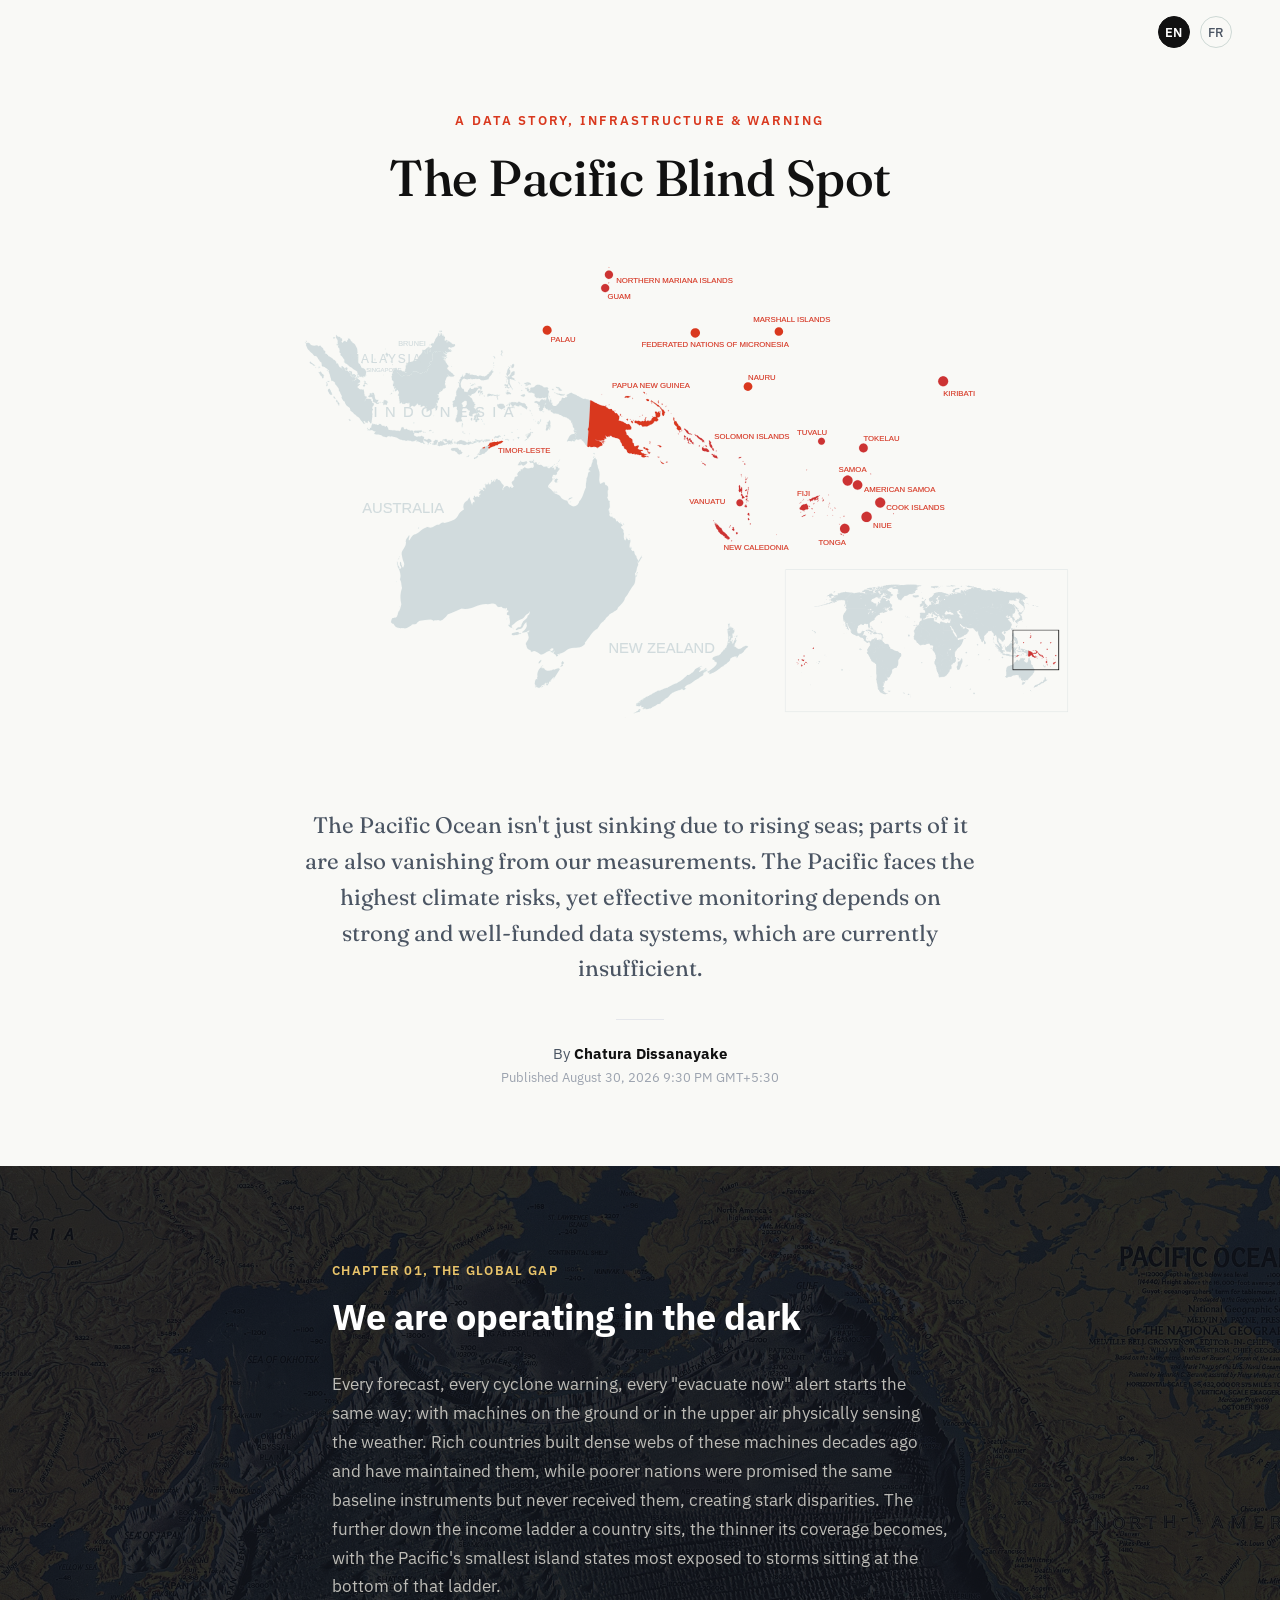
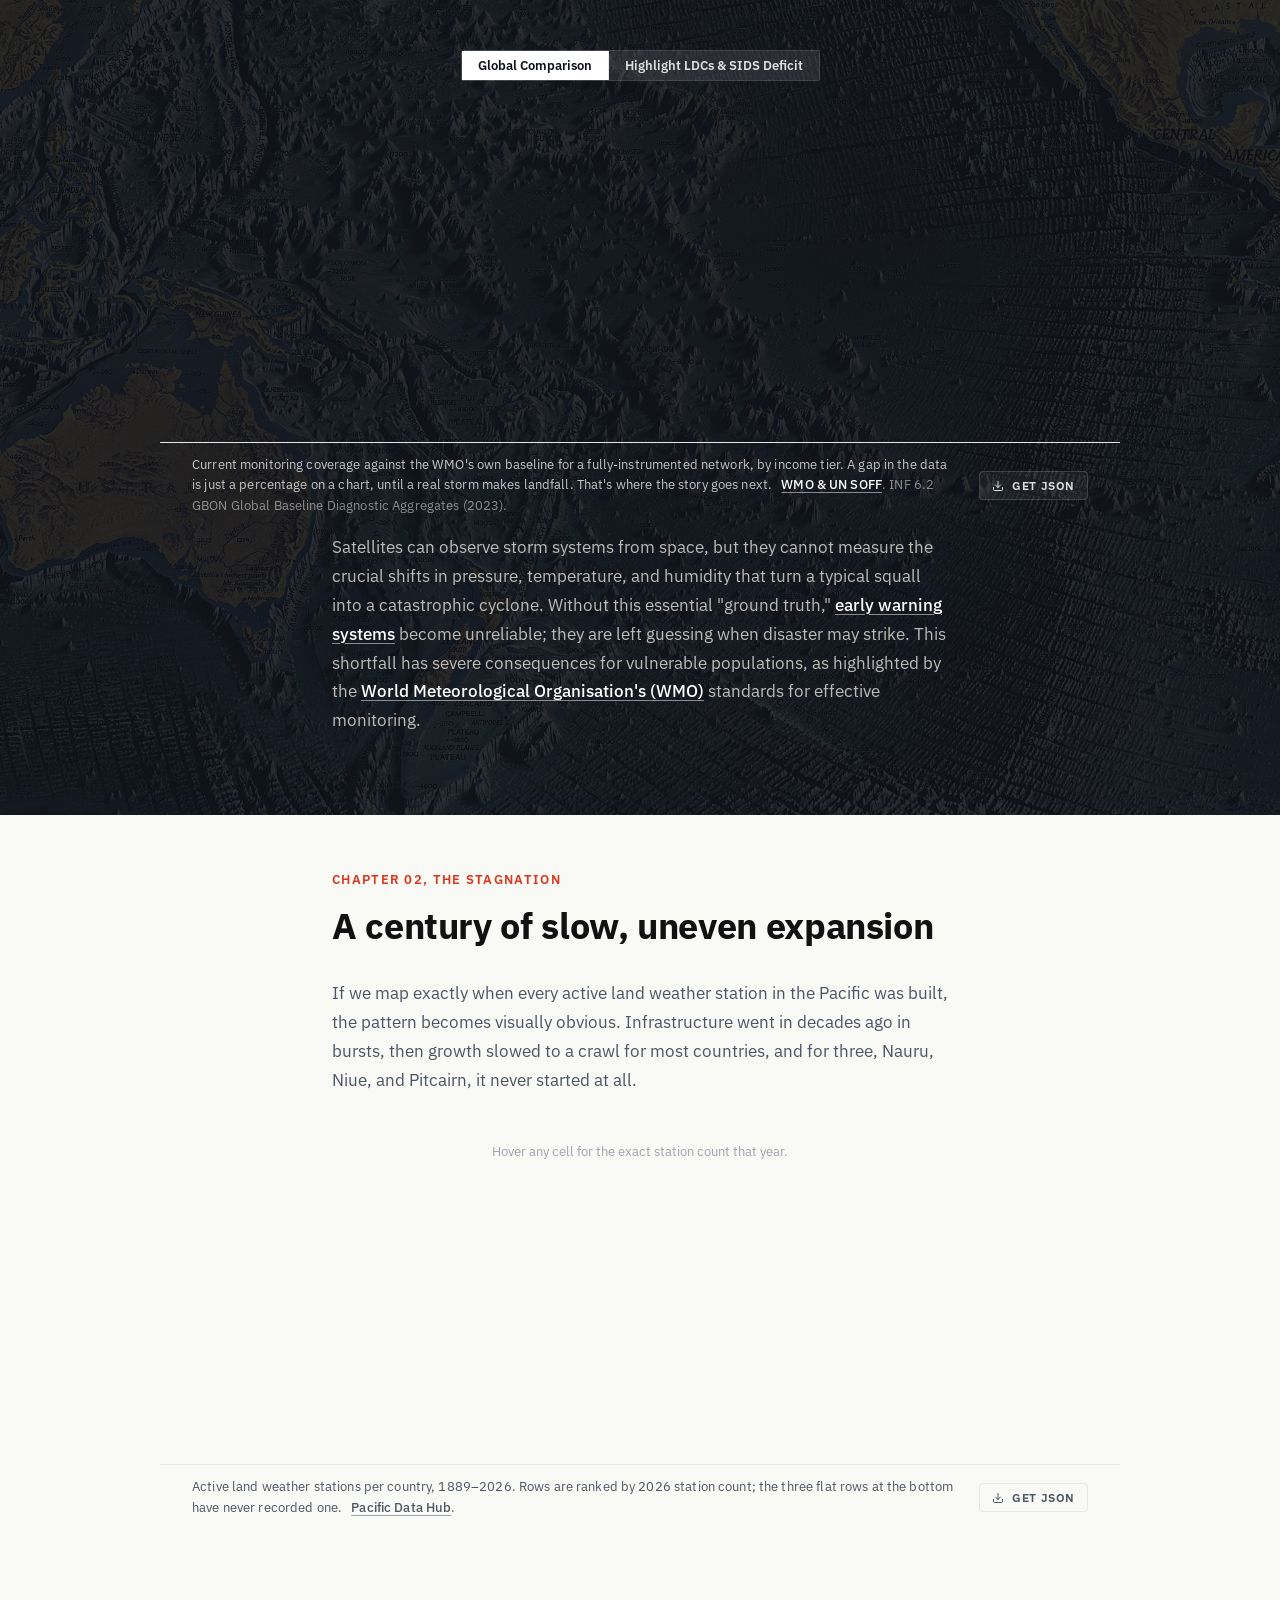
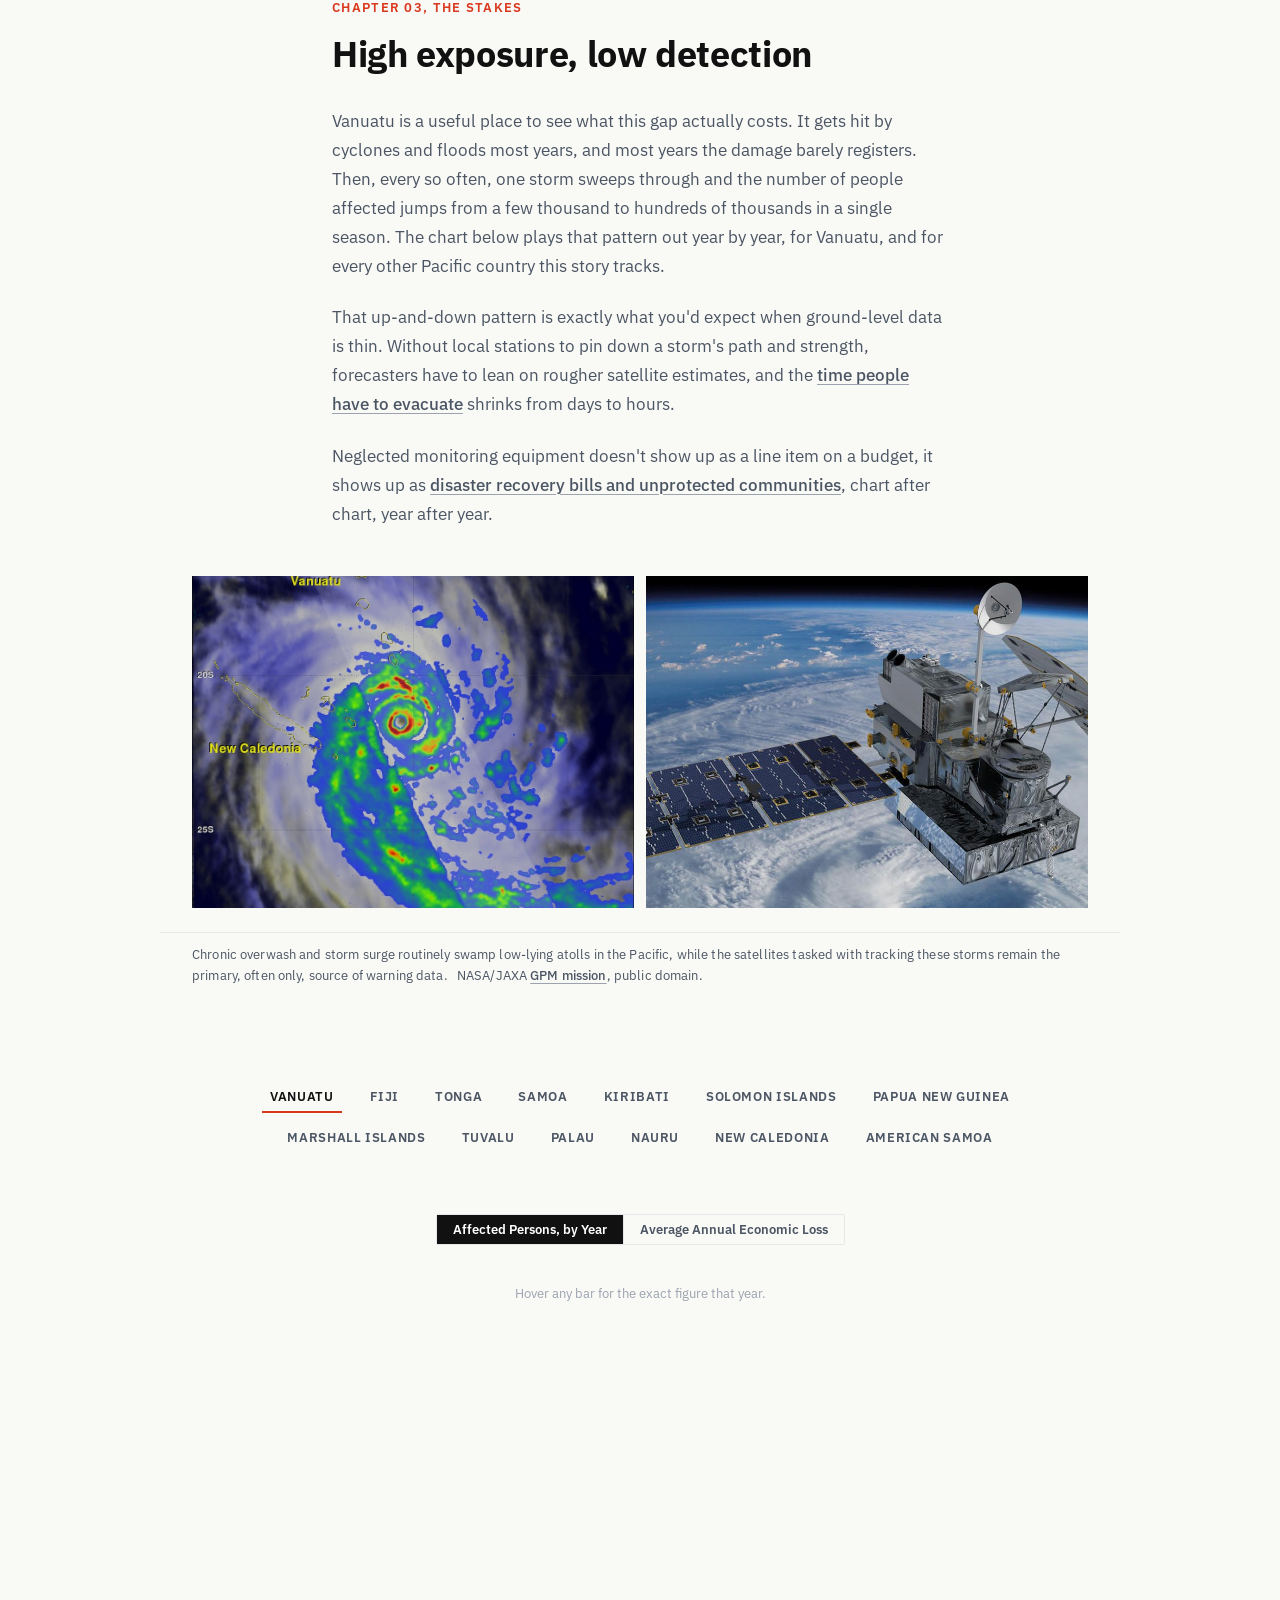
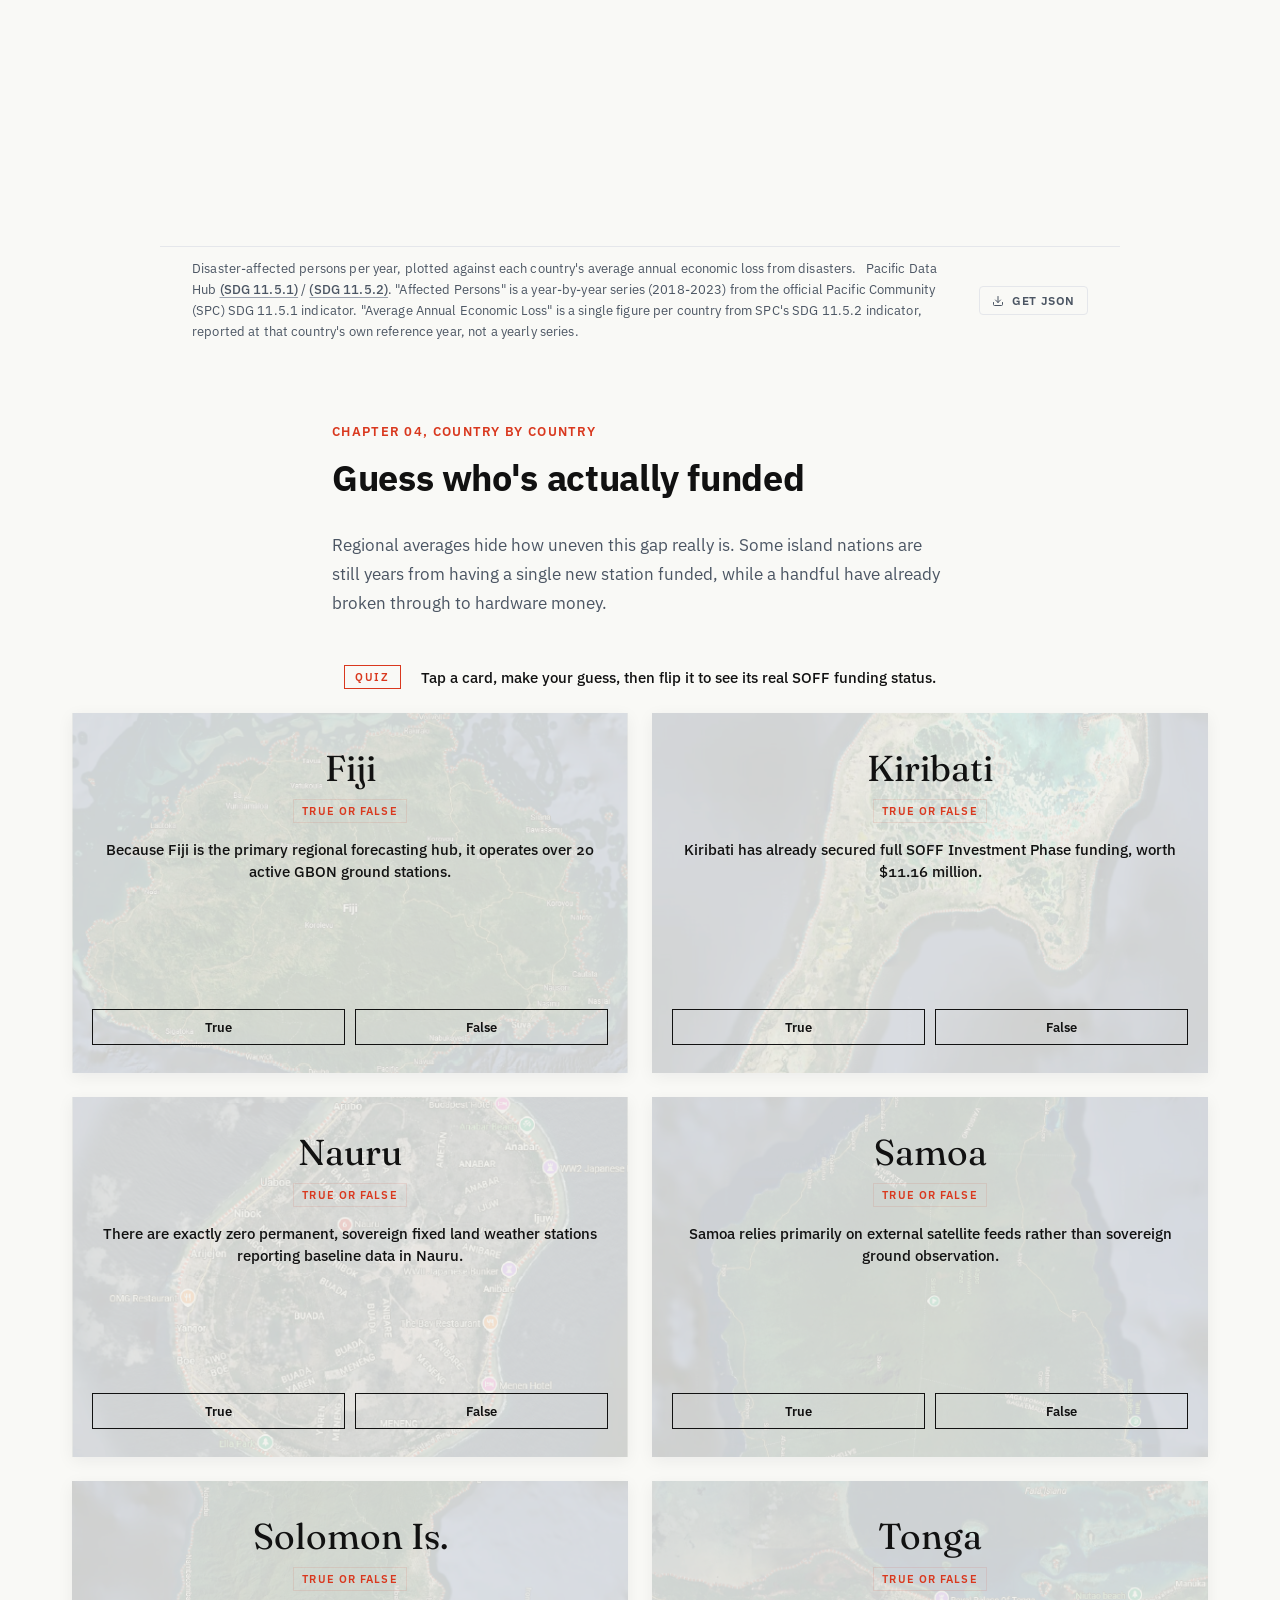
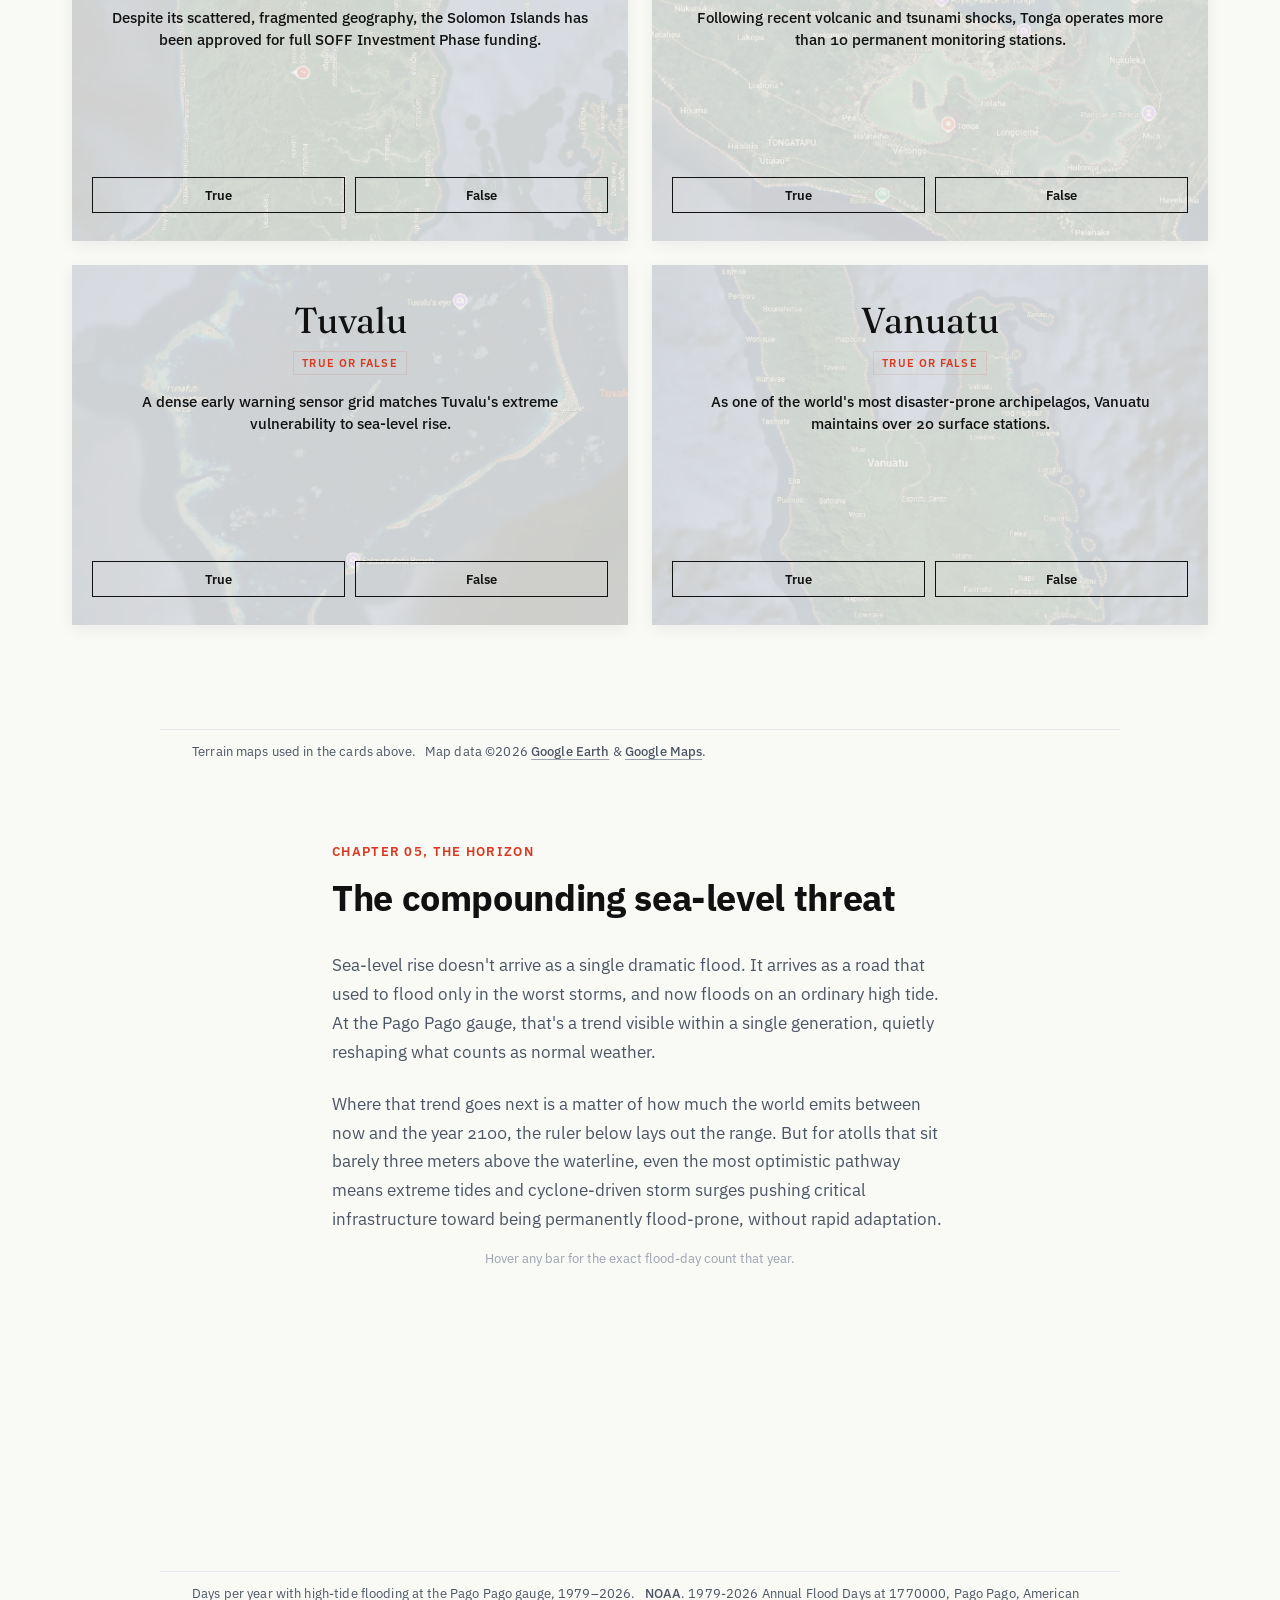
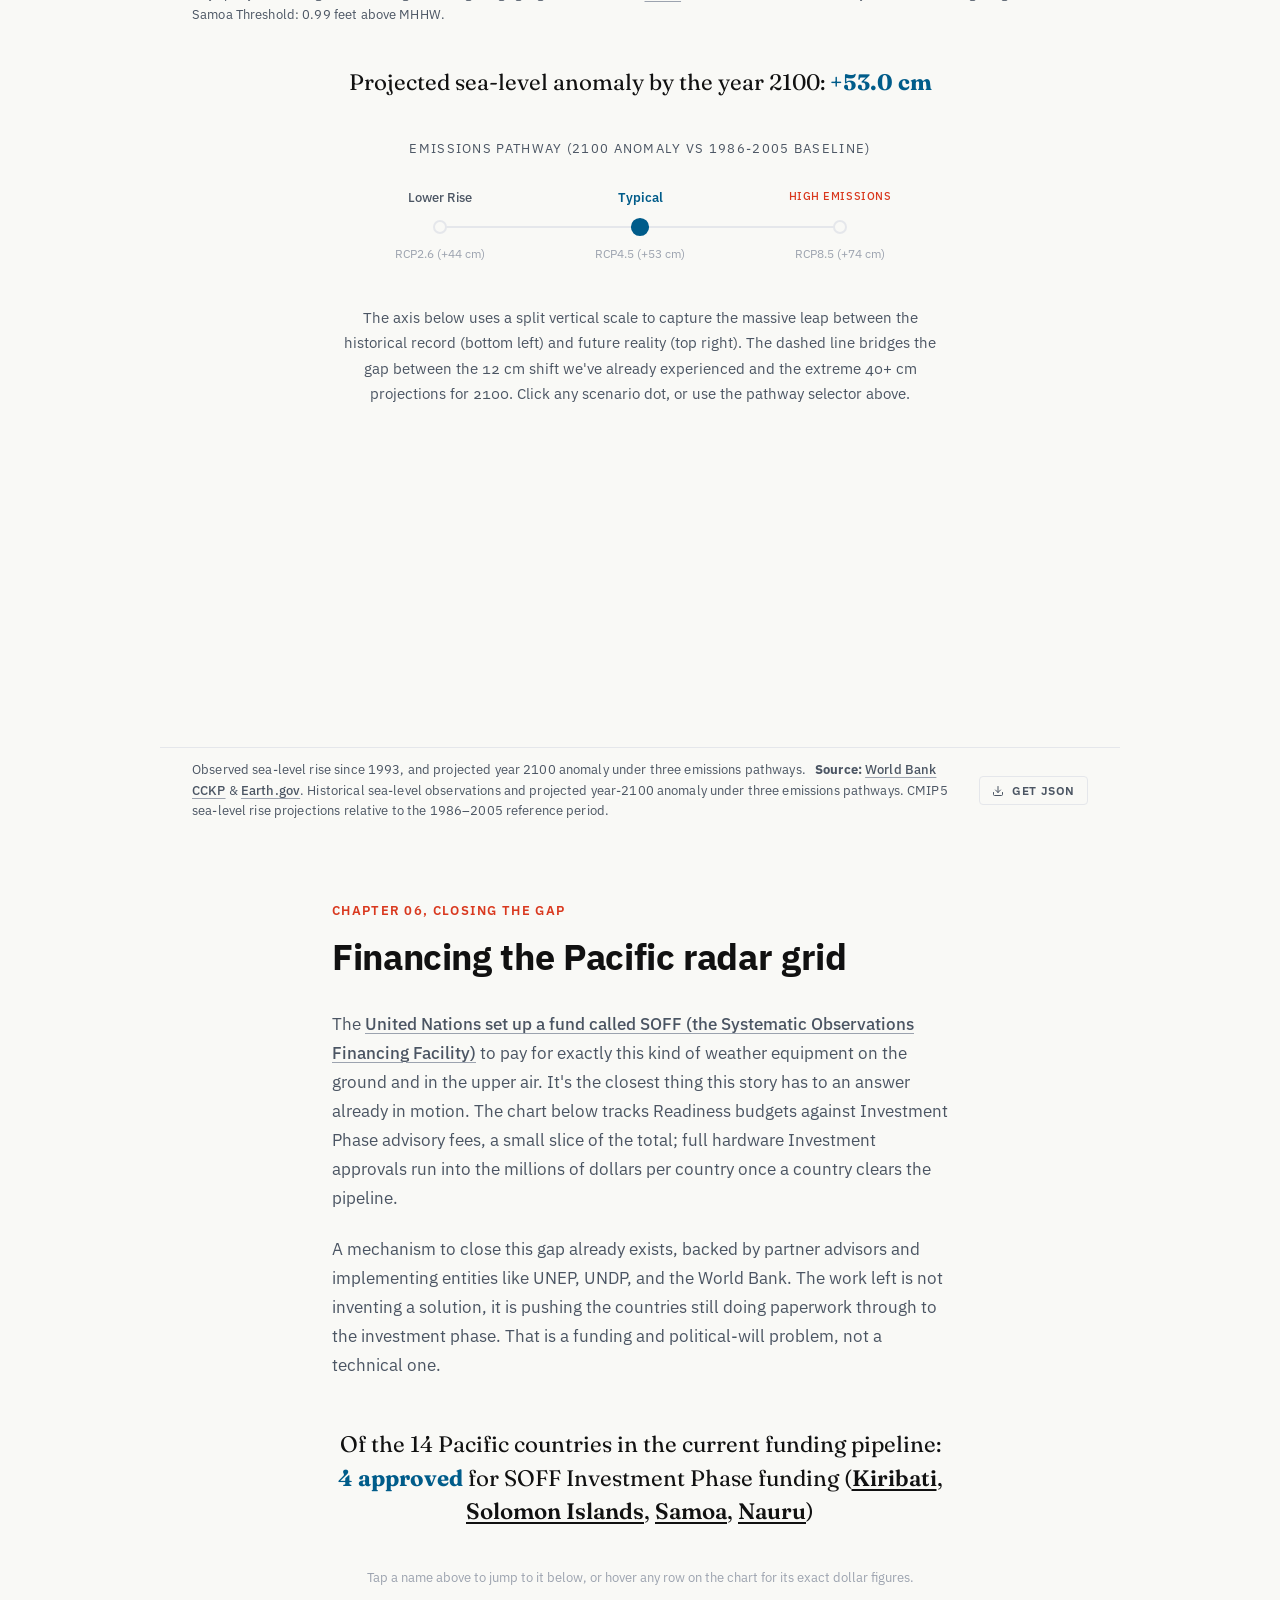
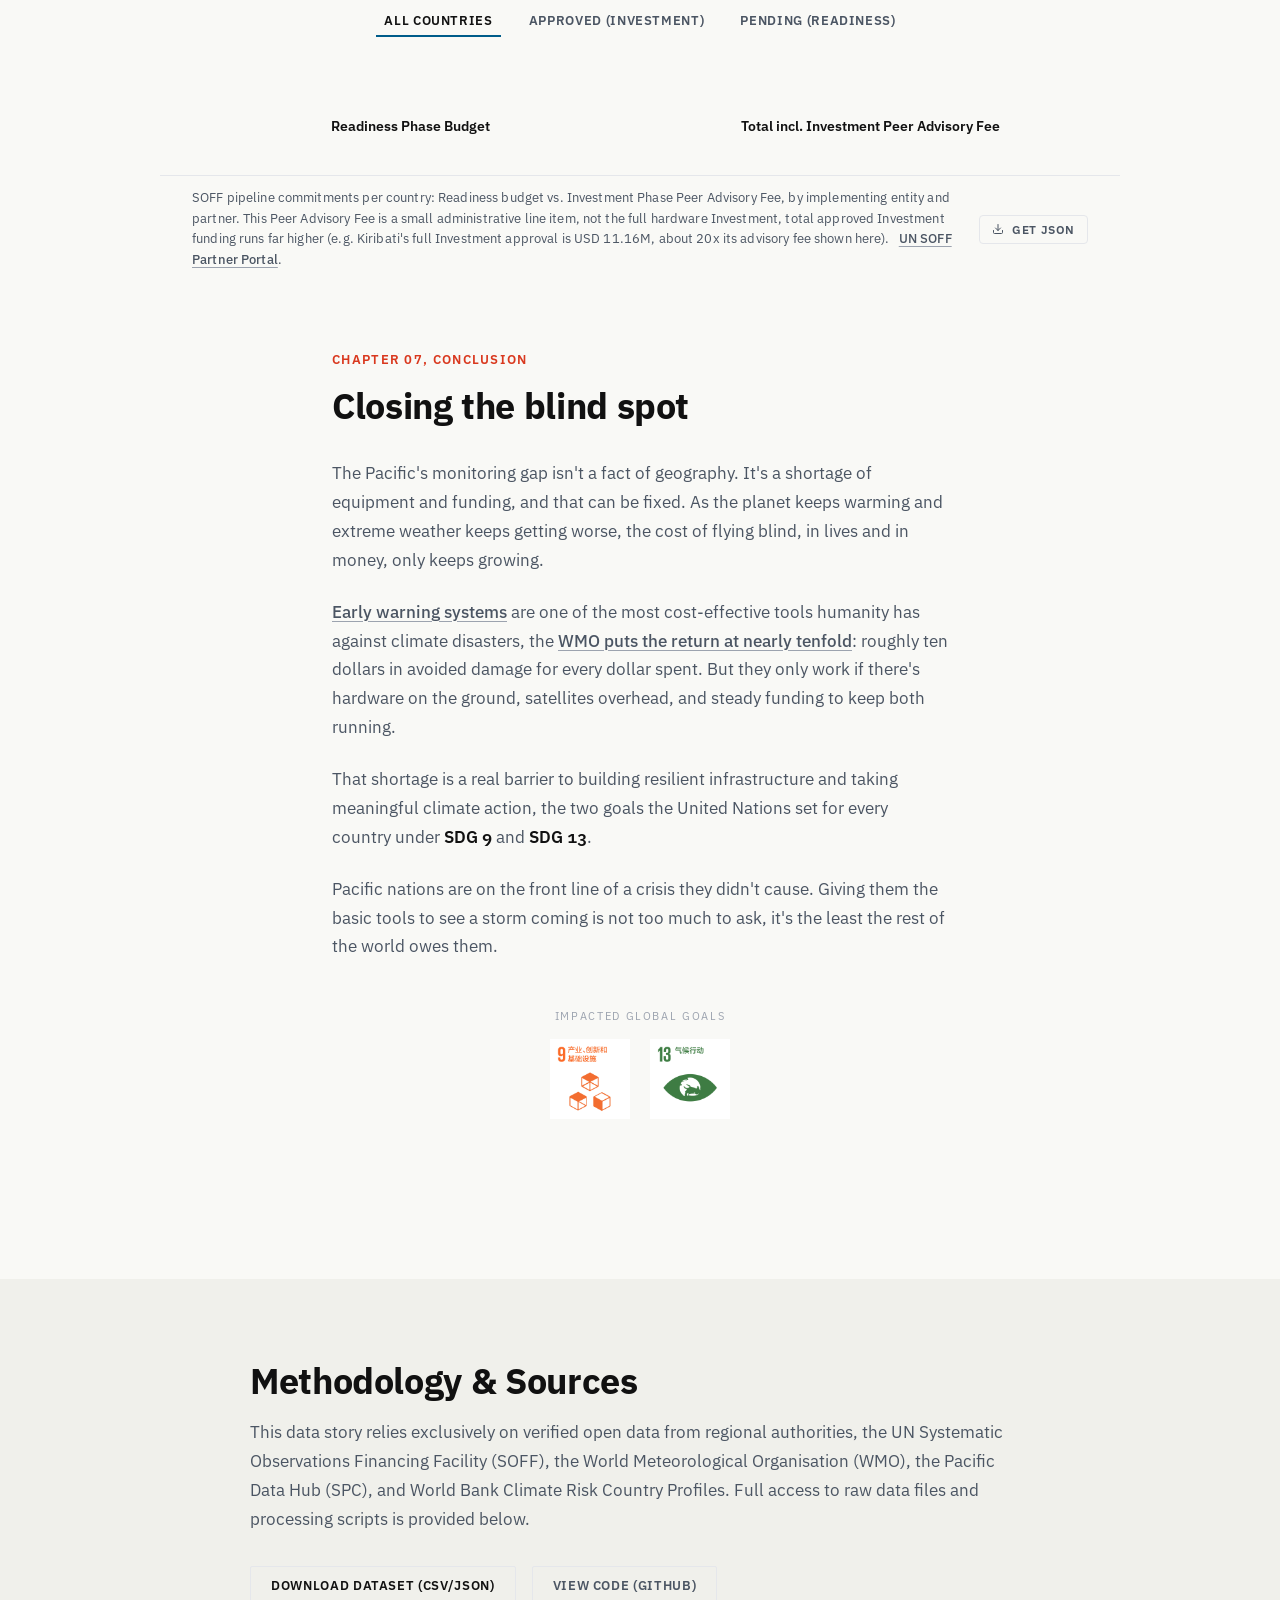
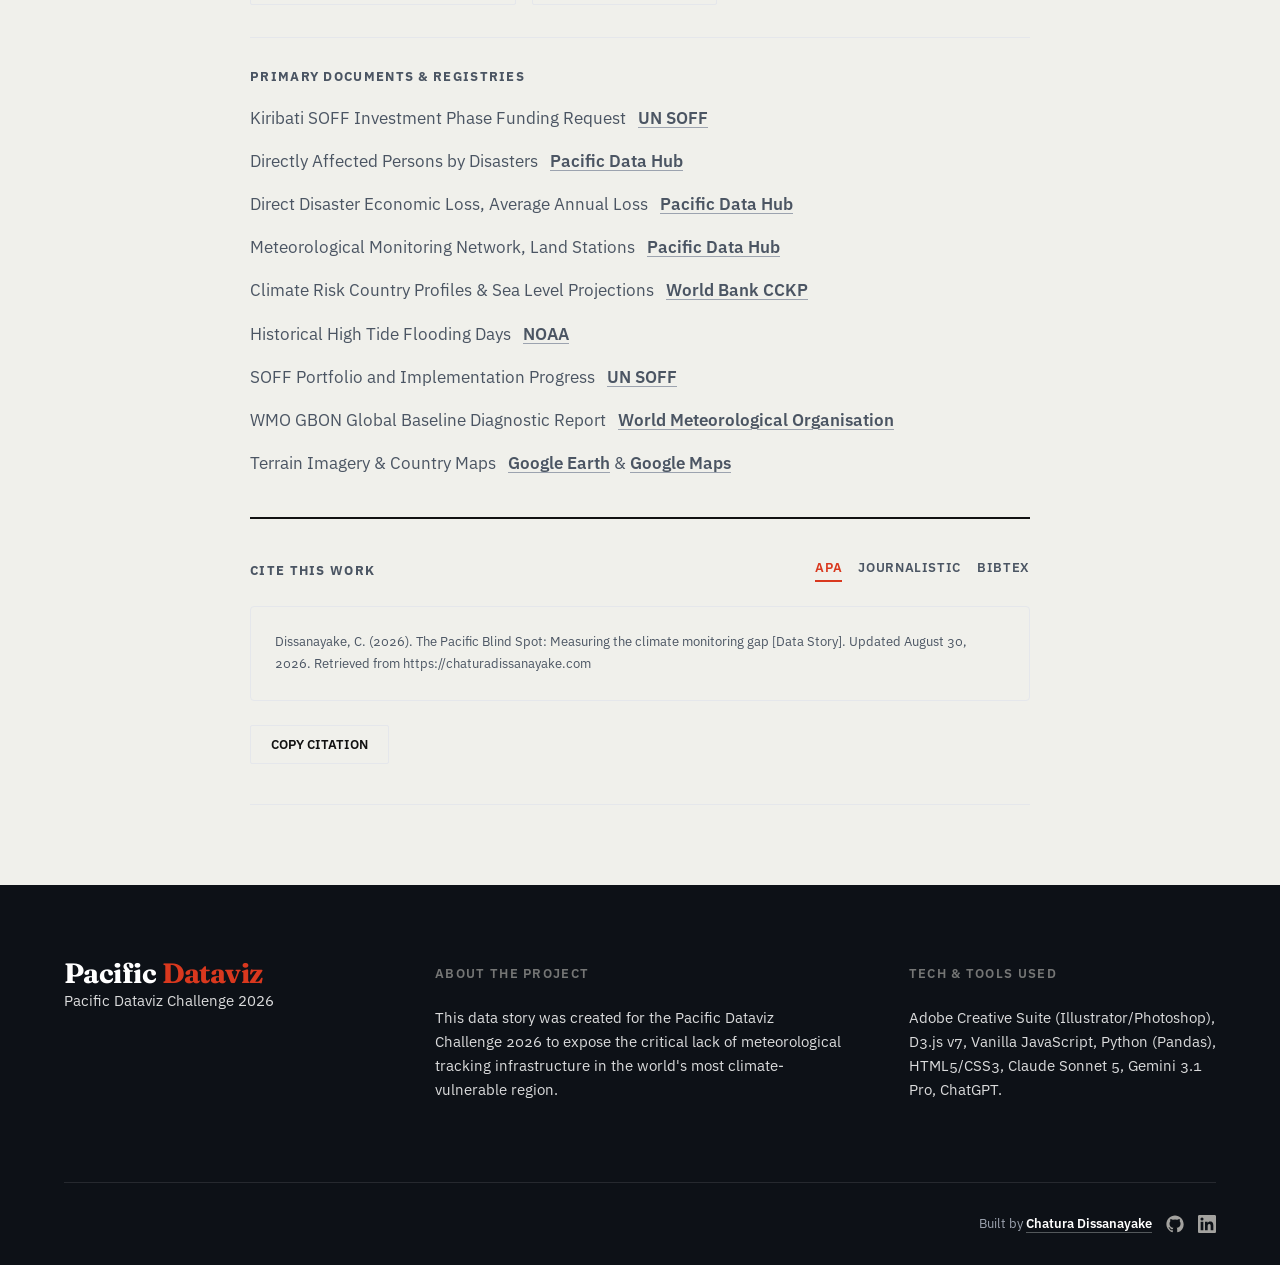
==== index.html @ d9fd19ad "2.2.14" ====
<!DOCTYPE html>
<html lang="en">
<head>
<meta charset="UTF-8">
<meta name="viewport" content="width=device-width, initial-scale=1.0">
<title>The Pacific Blind Spot | Missing Climate Data</title>
<meta name="description" content="A data story about how the Pacific is the most climate-exposed region on Earth, yet remains one of the least monitored. Built for the Pacific Dataviz Challenge 2026.">
<meta name="keywords" content="climate change, data visualization, Pacific Data Hub, WMO, early warning systems, GBON, data journalism">
<meta name="author" content="Chatura Dissanayake">
<meta property="og:type" content="website">
<meta property="og:title" content="The Pacific Blind Spot | Missing Climate Data">
<meta property="og:description" content="The world can't see the storm coming because nobody paid to watch. Explore the critical climate monitoring gap in the Pacific.">
<meta property="og:image" content="https://chaturadissanayake.github.io/theunfairclimateprice/assets/pacific_icon.png">
<meta property="twitter:card" content="summary_large_image">
<meta property="twitter:url" content="https://chaturadissanayake.github.io/theunfairclimateprice/">
<meta property="twitter:title" content="The Pacific Blind Spot | Missing Climate Data">
<meta property="twitter:description" content="The world can't see the storm coming because nobody paid to watch. Explore the critical climate monitoring gap in the Pacific.">
<meta property="twitter:image" content="https://chaturadissanayake.github.io/theunfairclimateprice/assets/pacific_icon.png">
<link rel="apple-touch-icon" sizes="180x180" href="assets/favicons/apple-touch-icon.png">
<link rel="icon" type="image/png" sizes="32x32" href="assets/favicons/favicon-32x32.png">
<link rel="icon" type="image/png" sizes="16x16" href="assets/favicons/favicon-16x16.png">
<link rel="manifest" href="assets/favicons/site.webmanifest">
<link rel="mask-icon" href="assets/favicons/safari-pinned-tab.svg" color="#12796f">
<meta name="msapplication-TileColor" content="#06181d">
<meta name="theme-color" content="#06181d">
<link rel="preconnect" href="https://fonts.googleapis.com">
<link rel="preconnect" href="https://fonts.gstatic.com" crossorigin>
<link href="https://fonts.googleapis.com/css2?family=Fraunces:ital,opsz,wght@0,9..144,400;0,9..144,500;0,9..144,600;1,9..144,400&family=IBM+Plex+Sans:wght@400;500;600;700&display=swap" rel="stylesheet">
<link rel="stylesheet" href="css/main.css">
<link rel="stylesheet" href="css/layout.css">
<link rel="stylesheet" href="css/components.css">
<script src="https://d3js.org/d3.v7.min.js"></script>

<style>
  /* --- Helper styles for visual placeholders & maps --- */
  .editorial-img-container {
    position: relative;
    width: 100%;
    margin: var(--space-8) 0;
    background: var(--bg-paper-soft, #f7f9fa);
    border: 1px solid var(--line, #e2e8f0);
    overflow: hidden;
    display: flex;
    flex-direction: column;
    align-items: center;
    justify-content: center;
  }
  .editorial-img-container.aspect-16-9 {
    aspect-ratio: 16 / 9;
  }
  .editorial-img-container.aspect-16-10 {
    aspect-ratio: 16 / 10;
  }
  .editorial-img-container.aspect-wide {
    aspect-ratio: 164 / 70;
  }
  .editorial-img-container img {
    display: block;
    width: 100%;
    height: 100%;
    object-fit: cover;
    transition: opacity 0.3s ease;
  }
.img-fallback-active {
    background: transparent;
    min-height: 220px;
  }
  .img-fallback-active::after {
    content: attr(data-placeholder-label);
    font-family: var(--font-sans);
    font-size: var(--text-sm);
    font-weight: 500;
    letter-spacing: 0.02em;
    color: var(--ink-faint);
  }
  .hero-bg-map-layer,
  .central-bg-map-layer {
    position: absolute;
    inset: 0;
    width: 100%;
    height: 100%;
    object-fit: cover;
    opacity: 0.12;
    pointer-events: none;
    z-index: 0;
  }
  .regional-locator-map {
    max-width: 1080px;
    width: 100%;
    margin: var(--space-8) auto var(--space-12) auto;
  }
  .scrolly-map-container {
    position: relative;
    height: 60vh;
    background: #e0e0e0;
    margin: var(--space-12) 0;
    border-radius: 4px;
    overflow: hidden;
  }
  .central-figure-head p,
  .article-copy p,
  .report-standfirst {
    margin: 0 0 1.35em 0;
  }
  .central-figure-head p:last-child,
  .article-copy p:last-child {
    margin-bottom: 0;
  }
  .central-figure-head p:empty,
  .article-copy p:empty {
    display: none;
  }
  .central-figure-head + .central-figure-head {
    margin-top: calc(-1 * var(--space-10));
  }

  .hoverable-country {
    cursor: pointer;
    transition: fill 0.15s ease;
  }
  @media (hover: hover) and (pointer: fine) {
    .hoverable-country:hover path {
      fill: var(--accent-danger);
    }
  }
  .map-tooltip {
    position: fixed;
    pointer-events: none;
    opacity: 0;
    visibility: hidden;
    box-shadow: 0 15px 35px rgba(0, 0, 0, 0.2);
    transition: opacity 0.1s ease, visibility 0.1s;
    z-index: 9999;
  }
  .map-tooltip.active {
    opacity: 1;
    visibility: visible;
  }
  .map-tooltip img {
    width: 380px;
    height: 240px;
    object-fit: cover;
    display: block;
    border-radius: 4px;
    background-color: var(--bg-paper-soft);
  }

  .source-caption {
    margin-top: 0;
    line-height: 1.6;
  }
  .caption-wrapper {
    margin-top: var(--space-6);
  }
  figure + .source-caption,
  .chart-canvas + .caption-wrapper,
  .chart-canvas + .source-caption {
    margin-top: var(--space-6);
  }

  .interactive-region {
    cursor: pointer;
    transition: opacity 0.2s;
  }
  @media (hover: hover) and (pointer: fine) {
    .interactive-region:hover {
      opacity: 0.7;
    }
  }
</style>
<script async src="https://www.googletagmanager.com/gtag/js?id=G-HYEY68DYMY"></script>
<script>
  window.dataLayer = window.dataLayer || [];
  function gtag(){dataLayer.push(arguments);}
  gtag('js', new Date());

  gtag('config', 'G-HYEY68DYMY');
</script>
</head>
<body>
<a class="skip-link" href="#overview">Skip to the story</a>
<div id="global-tooltip" class="data-tooltip" role="status" aria-live="polite"></div>
<div class="progress-container" role="progressbar" aria-label="Reading progress" aria-valuemin="0" aria-valuemax="100" aria-valuenow="0">
    <div class="progress-bar" id="reading-progress"></div>
</div>
<div class="global-lang-switch">
    <a href="index.html" class="lang-btn active" aria-label="English">EN</a>
    <a href="index-fr.html" class="lang-btn" aria-label="Français">FR</a>
</div>

<div id="mobile-toast" class="mobile-toast">
    <span>Some charts are best explored on a larger screen.</span>
    <button id="toast-close" aria-label="Close notification">&times;</button>
</div>

<nav class="editorial-nav">
    <a href="index.html" class="nav-brand">
        <img src="assets/pacific_icon.png" alt="Brand Icon" class="brand-icon" width="18" height="18">
        Pacific Dataviz Challenge <span style="white-space: nowrap;">2026</span>
    </a>
    <button class="mobile-menu-toggle" aria-label="Toggle Menu">
        <svg width="24" height="24" viewBox="0 0 24 24" fill="none" stroke="currentColor" stroke-width="2" stroke-linecap="round"><line class="hbg-line hbg-top" x1="3" y1="6" x2="21" y2="6"></line><line class="hbg-line hbg-mid" x1="3" y1="12" x2="21" y2="12"></line><line class="hbg-line hbg-bottom" x1="3" y1="18" x2="21" y2="18"></line></svg>
    </button>
    <div class="nav-links">
        <a href="index.html" class="nav-link-secondary">Home</a>
        <a href="#overview" class="nav-link-primary">Story</a>

        <div class="mobile-only mobile-chapter-menu">
            <a href="#central-figure" class="sub-nav-link">Chapter 01: The Global Gap</a>
            <a href="#meteo-timeline" class="sub-nav-link">Chapter 02: The Stagnation</a>
            <a href="#stakes" class="sub-nav-link">Chapter 03: The Stakes</a>
            <a href="#human-cost" class="sub-nav-link">Chapter 04: Country by Country</a>
            <a href="#projections" class="sub-nav-link">Chapter 05: The Horizon</a>
            <a href="#funding" class="sub-nav-link">Chapter 06: Closing the Gap</a>
            <a href="#conclusion" class="sub-nav-link">Chapter 07: Conclusion</a>
        </div>

        <a href="#methodology" class="nav-link-secondary">Methodology</a>
        <a href="privacy.html" class="nav-link-secondary">Privacy</a>
        <a href="https://github.com/chaturadissanayake/theunfairclimateprice" target="_blank" rel="noopener" class="nav-link-secondary">Process</a>
    </div>
</nav>
<main class="immersive-canvas">
    <header class="report-header" id="overview">
        <span class="report-eyebrow">A data story, infrastructure & warning</span>
        <h1 class="report-main-title">The Pacific Blind Spot</h1>

    <div class="regional-locator-map" style="position: relative;">
    <div class="editorial-img-container aspect-wide" style="margin: 0; background: transparent; border: none; overflow: visible;">  

<?xml version="1.0" encoding="UTF-8"?>
<svg id="Layer_1" data-name="Layer 1" xmlns="http://www.w3.org/2000/svg" xmlns:xlink="http://www.w3.org/1999/xlink" viewBox="0 0 1640 692.39">
  <defs>
    <style>
      .cls-1, .cls-2, .cls-3, .cls-4, .cls-5, .cls-6, .cls-7, .cls-8, .cls-9, .cls-10, .cls-11, .cls-12, .cls-13, .cls-14, .cls-15, .cls-16 {
        stroke-linecap: round;
        stroke-linejoin: round;
        stroke-width: .2px;
      }

      .cls-1, .cls-17, .cls-4, .cls-18, .cls-5, .cls-6, .cls-19, .cls-20, .cls-8, .cls-21, .cls-22, .cls-23, .cls-24, .cls-25, .cls-26, .cls-12, .cls-13, .cls-27, .cls-14, .cls-15, .cls-16 {
        isolation: isolate;
      }

      .cls-1, .cls-17, .cls-4, .cls-18, .cls-5, .cls-6, .cls-20, .cls-8, .cls-21, .cls-22, .cls-10, .cls-23, .cls-24, .cls-25, .cls-26, .cls-12, .cls-13, .cls-27, .cls-14, .cls-15, .cls-16 {
        font-family: ArialMT, Arial;
      }

      .cls-1, .cls-4, .cls-5, .cls-6, .cls-28, .cls-8, .cls-12, .cls-13, .cls-14, .cls-15, .cls-16 {
        fill: none;
      }

      .cls-1, .cls-4, .cls-5, .cls-6, .cls-8, .cls-11, .cls-12, .cls-13, .cls-14, .cls-15, .cls-16 {
        stroke: #d1dbdd;
      }

      .cls-1, .cls-6, .cls-20, .cls-21, .cls-24, .cls-12, .cls-13, .cls-27 {
        font-size: 22.4px;
      }

      .cls-1, .cls-21 {
        letter-spacing: -.12em;
      }

      .cls-2, .cls-7, .cls-10 {
        stroke: #c33;
      }

      .cls-2, .cls-29, .cls-9, .cls-10 {
        fill: #d9381e;
      }

      .cls-3, .cls-7 {
        fill: #c33;
      }

      .cls-3, .cls-9 {
        stroke: #d9381e;
      }

      .cls-17, .cls-18, .cls-5, .cls-8, .cls-22, .cls-23, .cls-14, .cls-16 {
        font-size: 18.05px;
      }

      .cls-17, .cls-18, .cls-20, .cls-21, .cls-22, .cls-23, .cls-11, .cls-24, .cls-25, .cls-26, .cls-27 {
        fill: #d1dbdd;
      }

      .cls-30 {
        letter-spacing: -.06em;
      }

      .cls-4, .cls-26 {
        font-size: 11.13px;
      }

      .cls-18, .cls-16 {
        letter-spacing: .02em;
      }

      .cls-5, .cls-22 {
        letter-spacing: .04em;
      }

      .cls-31 {
        letter-spacing: -.07em;
      }

      .cls-32 {
        letter-spacing: 0em;
      }

      .cls-33 {
        letter-spacing: 0em;
      }

      .cls-34 {
        letter-spacing: -.02em;
      }

      .cls-35 {
        letter-spacing: .16em;
      }

      .cls-20, .cls-12 {
        letter-spacing: .5em;
      }

      .cls-36 {
        letter-spacing: -.07em;
      }

      .cls-8, .cls-23 {
        letter-spacing: .15em;
      }

      .cls-37 {
        letter-spacing: -.02em;
      }

      .cls-10 {
        font-size: 11.83px;
      }

      .cls-38 {
        letter-spacing: -.04em;
      }

      .cls-25, .cls-15 {
        font-size: 9.01px;
      }

      .cls-13, .cls-27 {
        letter-spacing: .38em;
      }

      .cls-39 {
        letter-spacing: -.06em;
      }

      .cls-40 {
        letter-spacing: .12em;
      }

      .cls-41 {
        clip-path: url(#clippath);
      }

      .cls-42 {
        letter-spacing: -.07em;
      }
    </style>
    <clipPath id="clippath">
      <rect class="cls-28" y="800.48" width="590" height="737"/>
    </clipPath>
  </defs>
  <g class="cls-41">
    <image width="2559" height="1275" transform="translate(698.98 402.7) rotate(90) scale(.6)" xlink:href="../Locations/Kiribati.png"/>
  </g>
  <g>
    <path id="Australia" class="cls-11" d="M600.27,519.41c-3.95-2.52-8.51,1.13-13.1-.09-13.18-.84-24.85,10.53-37.98,6.9-6.86,2.95-13.89,6.53-21.05,8.76-3.28,4.38-7.03,9.05-11.87,9.77-1.47-2.11-5.43-.26-8.25-.63-2.61,1.93-2.4-1.39-6.53-1.13-5.44.5-10.8,1.09-16.04,1.77-3.91,1.65-4.42,5.06-6.19,5.01-2.32.93-5.1-.76-6.78,2.15-3.54,1.93-5.73,3.79-8.92,4.42.97.8-4.71-.67-6.53-.34-2.28.04-6.95-.13-5.34-1.43-2.65.72-4.34-2.52-6.1-5.23-4.55-.72-4.13-3.08-2.28-7.42,1.09-2.69,5.94,0,8.05-4.38.04,1.26,3.24-12.39,2.19-5.73,1.69-3.16,3.16-6.9,4.13-11.92-2.13-8.17-1.75-16.8,1.09-24.76-1.43-4.55-.55-9.27-3.24-13.48,2.86-6.99-1.13-14.15-3.88-20.34,2.69-1.06,1.06.97,3.2,2.11-2.45,3.95,4.38,3.12,2.32-1.18-2.36-.72-2.02-8.64-.76-6.62,2.69,1.39-1.01,9.68,2.15,3.54-.55,3.45,1.93,7.88,3.12,1.22,1.43-2.52-1.56-6.4-2.15-9.85-.34-3.67-2.91-8.46-.04-12.42,2.4-4,5.56-7.62,5.18-12.63-1.77-2.95,2.78-6.99,4.34-10.15,2.99-1.13-3.08,9.14,1.39,6.9,2.65-3.95,3.28-7.88,8.81-8.76,6.06-2.36,9.64-8.42,15.37-9.9,2.78-2.52,2.95-.59,7.12-.09,5.27-.13,7.75-5.56,13.22-4.34,2.91-2.57,5.18-5.27,8.68-2.69,6.82-2.45,16.93-3.71,20.42-11.96,1.77-4.17,4.63-5.77,8.76-8.76-1.54-3.26-1.21-7.1.84-10.07,2.65-2.65,2.52-2.86,5.27-4.42-.13-2.15,5.27-5.9,2.36-1.93,1.77,2.61,2.36,7.83,4.08,10.57-.13-4.71,2.11-6.99,3.2-4.34.21-3.37,1.47-2.19-1.52-5.34-.59-1.52-.46-1.93,1.52-2.48-2.23-1.18,1.01-4.55,1.06-1.3,1.01,1.81,1.85-1.69,5.14.63,6.53.46,2.91.84.5-1.35.21-1.43,4.13-2.99,2.69-4.63-2.32,4.71-3.03-4.88.72-3.2.67-4.6,2.95-.42,4.13-.59,2.95-.8-3.37-1.52.04-3.2-3.54,2.57.84-3.28,1.06-.84.09,1.09,5.47.42.84-1.3,1.69-.84-.84-2.74,1.35-3.95,1.35-.76,3.67,1.06,3.45-3.37,1.77,2.61-.72,2.15,1.89,3.03,1.22,1.69,2.61-2.82,3.45-4.8-2.95-.42,1.52-2.95.34-.04.76,3.24,1.43-1.73,3.95-1.56-2.95,2.32,1.6,3.67,1.22.42.89-1.26,2.91-4.47,3.79-.3,3.45-2.28,5.23,4.97,7.45,6.44,3.79,2.02-1.65,5.73-.97,9.44-.13-3.67,3.49.34,1.89-3.67,2.74-2.23,1.06-1.13,4.17-3.45,4.55-1.26,5.06,5.69,5.51,3.58-.93-5.23,3.45-1.18,3.54.3-1.77.13,5.69-5.69,2.15-3.45-1.01-2.23-1.69-2.19-2.78-5.64.84-3.12,4.21-2.61,4.34-5.81-.72-4.67,7.45-1.81,4.38-5.9-.72-2.82,2.23-4.21,3.79-6.06,3.16,3.67-1.09-4.08,2.99-1.98,1.6,3.58.3.3,1.13-1.06,1.26,0,3.79-4.25,4.21-1.6,2.52,2.06,6.73.8,8.85-.04.97,1.06,4.63-.09,3.88-3.08,1.13-2.36-.84-6.15-4.25-4.08-2.02-1.18-3.71-3.37-1.18-3.62,1.22-.42,2.19,5.01,2.02.5.13-.89,1.85-.26,2.95,1.02,1.81,4.97,4.38-2.95,5.1,3.08,1.65,1.52,3.2,2.32,5.23,1.81,2.86-.72,1.65,1.77,4.3,1.69-.8,3.12,6.19-1.35,6.27,2.11,3.79,2.32,2.95,1.69,4.97-.37,4.63-.04.13-.97,4.88-2.61,1.85-1.93-4.63,5.27-1.13,3.95,2.95-2.15,1.69-.04,1.69,2.11,4.21,1.39,1.69-2.65,3.16-3.84,3.16-2.65,2.61,4.3,4.67,1.69,1.89,2.95-2.52,3.12-2.78,6.44-2.28-1.35.63,2.23-1.13,2.48-1.26,3.49-2.28,1.93-2.19.59-1.69,2.52-1.26-.55-3.84,1.73.5,1.85-2.4,2.95-.3,5.05,1.85-2.28-1.09,5.34-2.78,5.6-2.65,3.24-6.73,6.73-1.13,9.35,3.24,2.4,4.67,5.31,7.33,7.62,1.18.09,5.14,1.98,8.09,3.75,1.89,4.63,6.27,6.44,10.83,7.16,1.47,3.08,2.15,6.32,6.57,7.49,4.13,3.32,11.16-1.13,11.67-6.23,6.15-5.81,6.57-14.61,10.44-21.64-1.18-4.76,1.26-9.27.76-13.89,3.2-3.54.84-7.29,4.25-10.36,1.35,3.28,2.06-1.85.04-1.3-2.82-.3.04-2.28.89-5.51,3.03,1.13,1.22-3.79,4.04-7.62-1.69-3.58,6.99-9.27,4.13-4.42,3.03-1.09,2.45,5.01,2.32,7.25,1.89,3.62.93,5.39,2.65,8.38.84,3.79,1.52,4.34,1.3,7.29.34,4.3-1.18,7.92.09,12.09.5,6.32,4.47-.26,6.73.46,2.19-1.73.42,4.47,3.91,4.47,3.16,1.93,2.23,4.3,2.69,6.36-2.95,3.37,1.09,8.68-1.81,12.5,2.19,2.02,1.69,7.25,4.25,4.6-2.11,4.08,1.85,8.97-2.02,12.93-.5,3.79,3.08,4.88.84,8.92,1.69,4.21,6.23,2.28,6.78,5.1,4.88-1.52,2.36,7.16,5.51,3.54,1.18,1.77,3.58,4.21,4.71,4.42.67-2.15,2.19,1.65,3.12,2.15,1.35,3.37-3.16-.55-1.89,3.91,1.69,2.28,2.74,1.77,3.58,4.34-.97,2.78.89,4.34.8,5.27-.97,2.86,0,7.88.5,9.05,3.75,2.52.84-2.23,4.04-2.69,1.35,3.58,3.88,4.3,4.47,1.6,1.06,1.69.8,3.91-.34,6.7-.21,3.16-1.6,5.73,1.47,7.25.84,2.02,2.95,5.34,3.91,3.79,2.15-1.26.97,6.86,4.71,7.66-.5,3.49,2.02,5.14,2.74,7.12-2.61,3.71,1.77,4.88-.84,7.92-1.69,2.95-1.26,7.37-2.82,9.85-3.08,1.43.34,4.21-.46,7.71-.42,2.32-.13,6.73-1.93,10.15-5.39,6.4-8.64,14.28-14.11,21.01-.93,5.81-6.82,10.61-11.07,15.21.3,3.2-4.88,4.51-6.53,5.94.97.59-6.19,2.45-6.99,5.34-1.69,1.56-4.63,3.67-4.8,4.47.97,1.22-4.55,4.63-2.69,4.13-3.16,1.97-5.72,4.75-7.45,8.05-2.02,2.78-2.11,2.74-2.48,3.75-3.75,1.43-7.29,5.81-9.9,8.76-2.19,3.71-6.44,8.72-9.05,12.39,1.56,2.4-3.41,4.47-4.71,5.6-7.25,3.37-16.84-.09-23.71,6.06-3.93,3.25-8.77,5.24-13.85,5.69,2.11.46,2.23,2.86-.8,3.54-.5-2.61-1.56-3.58-3.79-4.34-2.99-1.89,4.8-4.71-.42-4.51-1.65,3.54-8.42,2.02-2.23.3,4.71-3.54,0-5.86-3.28-1.89-3.45.09,4.71,1.39-1.85,1.98-4.76,1.06-9.77,8-13.52,4.47-2.65-2.69-5.31-3.16-8.25-4.55-3.37-.37-5.47,3.71-5.81-1.18-4.63-.55-6.15-3.54-6.44-7.33-3.45-4.71,4.8-7.16,3.37-13.06-.3-5.47-4.93-10.4.21-2.28,2.69,4.21-3.79-5.31-.93-5.77.55,4,.63.21,2.23-.76-.46-2.28-6.15,1.77-4.13,1.18-1.77.42-11.37,2.82-5.47-.72,3.41-2.91,6.95-7.07,4.84-10.99,1.35-6.32-3.91.89-5.01,3.45-2.06,4.76-4.97,3.45-8.64,5.14-5.6,2.36-.3-4.51,2.57-3.58,3.88.17,3.24-5.51,5.27-7.37,1.26-4,8.25-5.06,7.45-10.2,3.71-.63,3.67-6.19,2.61-7.29,0,5.31-5.47,4.17-7.45,9.09-3.24,3.95-6.62,2.99-10.44,6.19-3.49,2.02-5.27,5.27-7.88,6.19-3.95,3.79,2.02.17-1.65,4.42-1.69-1.6-3.54-1.3-4.38-4.71-2.11-1.81,3.12,2.4,1.93-.97,1.47-3.67.13-6.62-.34-9.9.26-4.63.17-3.41-1.98-4.13-2.48.37-1.93-2.45-1.39-4,1.26,1.69,4.04-5.27-.8-2.57,1.52-.84.42-5.51-1.3-4-1.01.42-4.47.97-5.69-1.6-2.99-1.89-6.44,2.45-8.51-3.03l-.97-.76-.72-.59h0ZM612.14,343.47c.42,2.99-.84-1.69,0,0M614.76,342.04c-.34,2.48-.84-2.69,0,0M625.42,340.35c1.26,1.89-1.13.84,0,0M598.55,330.49c1.26-.42-.04,1.02,0,0M679.4,311.12c1.18.37-.76,1.06,0,0M680.16,310.83c0,.93-1.13-.67,0,0M681.76,309.77c-.72.89-.97-.55,0,0M666.18,306.19c1.98,0-2.02,1.18,0,0M666.98,304.72c.3,1.18-1.93.59,0,0M679.53,642.76c-3.45,1.06-.97-4.63-.3-1.85,3.62-4.25-4.97.42-2.32-.93.72-4.34-2.86,3.32-4.63,2.91-1.26-2.11-1.81,2.86-4.3,3.08-1.85,2.23-3.54-1.39-6.19-.3-4.38-.59,4.42-1.98.67-2.23-1.77.13-1.22-.84-2.23-3.54.55-2.45.89-7.29,2.91-6.66,2.28,2.91-.42-2.4,1.43-3.79-1.3-4.93.97-10.24,4.63-13.81,2.65,2.52,3.58.67,5.69,1.98.89,2.86,6.06,4.21,9.31,2.48-.84,2.32,3.79-3.24,5.9-.8,2.86-.93,6.73-4.04,8.13-.89-2.69,4.47-6.44,9.94-9.09,14.36,1.47-3.62,1.06-3.54-2.48-.26-.8,2.32-6.7,5.81-4.67,6.49-.72,1.3-1.98,2.32-2.45,3.75M671.95,759.38c1.6.04-5.9,4.21,0,0M673.08,643.95c-3.41,3.95-3.91,1.26,0,0M675.15,641.76c-1.35,3.45-.93-1.47,0,0M685.25,636.2c-1.18,2.19-3.03.63,0,0M688.71,633.04c.46,1.39-1.52-.55,0,0M671.65,615.77c-1.56,2.61-2.11-1.77,0,0M699.4,614.22c3.62-1.98-.72,2.11,0,0M671.32,613.16c-.55,1.69-3.54,2.65,0,0M671.95,613.66c-1.01-1.01,2.57-.93,0,0M703.11,612.66c-1.69,2.4-6.19-.5-.3-.67l.09.46.21.21h0ZM701.01,610.3c-1.01-1.81,1.65-6.7,2.74-2.28,2.99-.42-3.49,6.19-2.74,2.28M668.79,607.56c-2.69,4.71-4.04.34-.59-2.15,2.61-3.12,2.28.84.59,2.15M697.77,595.52c-1.47,1.06-1.93-.55,0,0M687.99,592.91c-2.15,1.69-1.98-1.65,0,0M690.1,590.85c-.84,2.69-3.79-.26,0,0M639.57,564.31c-2.95.21-6.23,3.24-8.97,1.73-2.65,2.36-8.38-.63-3.41-2.52,3.28-.76,10.36-3.03,8.46,0,1.26,1.52,2.69-1.43,3.91.8M628.02,557.15c.84-.17,0,.84,0,0M626.29,555.72c-.3,2.36-.59-2.52,0,0M639.52,549.95c.42,1.26-1.52.17,0,0M618,541.87c-.93,1.85-1.6-.34,0,0M615.48,527.04c-.09-1.35,1.69-.42,0,0M815.47,474.77c-.42,4.25-4.08,4.34,0,0M815.05,473.98c.04-4.21,2.95-4.34,0,0M452.37,460.42c-3.08-.59.13-11.07-.63-1.09.59-.09.76.67.63,1.09M452.87,451.83c.84-2.99,1.56-2.78,0,0M454.52,448.25c-1.13,1.26,1.06-3.54,0,0M822.67,448.92c-1.85,1.43-5.51,11.37-5.73,6.66,1.77-3.88,4.08-6.32,5.86-9.81-.09,1.01-1.09,2.23-.13,3.16M807.3,434.86c-2.28,3.28-1.69-6.23-.21-.34l.21.34ZM796.61,420.71c.59.93-1.13,1.13,0,0M804.18,420.03c-.42,2.45-.59-2.11,0,0M799.09,417.5c.26,1.77-1.81,2.78,0,0M803.31,414.35c.89-.55.13.93,0,0M803.51,413.67c-1.39.13.42-1.06,0,0M484.21,403.56c-1.98,4-1.47-1.77,0,0M795.43,399.14c-2.19.5-.04-3.45,0,0M794.8,397.29c-1.81.76,1.01-2.11,0,0M790.55,395.39c.76.59-1.01,1.56,0,0M777.78,386.34c.21,1.89-1.89-.55,0,0M774.41,378.54c-3.88-3.16.76,1.98,0,0M714.61,364.22c-.67,2.11-2.23-.84,0,0M710.65,361.96c.42-.72,1.01.8,0,0M717.39,357.87c-1.93.72-3.28,2.52-5.69,3.08-1.35-1.69,3.84-4.34,5.69-3.08M690.44,349.57c1.13,1.77-2.11,1.09,0,0M691.66,349.32c.34,1.43-2.36,1.43,0,0M694.02,350.5c-1.26,3.37-.63-4.88,0,0M690.14,348.22c-.93,3.16-1.89-.93,0,0M692.67,348.77c-1.26.46.55-2.36,0,0M577.02,345.19c.97.84-2.28.76,0,0M578.37,346.03c.63,4.34-2.19-2.86,0,0M582.21,342.24c.3,1.65-1.26-1.09,0,0M683.41,341.11c-.67,1.39-.5-1.35,0,0M585.49,336.85c-.3,3.41-2.11.55,0,0M690.14,328.73c-.63,2.95-3.03-.17,0,0M695.62,333.78c-2.95,2.45-7.33.55-4.55-3.71,3.41-1.02,1.77-2.11,4.04-.09,2.28-1.52-4.13,4.13-.3,4.08.13-.21,1.26-1.43.8-.3M689.13,325.82c.97-1.43-.21,1.65,0,0M656.03,311.29c.97,1.06-1.39.42,0,0M692.67,310.28c-.55,1.56-2.78,1.06,0,0M694.35,309.44c-.84-1.22,1.81-1.06,0,0M689.85,307.42c.21-1.77,2.28.17,0,0M658.73,306.79c.55,1.98-2.52-.63,0,0M694.48,305.32c-2.74,2.36.04.26,0,0M639.18,307.42c2.61,2.4-8.51.84-3.49-.13.04-4.8,3.08-3.62,3.12-.04l.37.17ZM648.87,304.3c-1.37,2.48-3.65,4.34-6.36,5.18-3.24-1.39-5.06-4.76-3.95-7.96,1.35,3.49,3.67,2.23,5.86,1.73,1.65.93,2.52-2.74,4.47,1.06M698.23,300.3c-1.26,3.79-4.34,5.31-.59.89.17-.3.13-1.18.59-.89M658.1,301.56c1.22-5.05,1.69,4.63,0,0M750.11,296.34c-.42,3.03-2.52-1.89,0,0M750.28,295.38c1.52,0-.72,1.26,0,0M751.08,290.74c1.39,2.74-2.95.21,0,0M750.16,290.11c.04,3.03-2.23-1.18,0,0M454.64,523.59c1.35-.26-.26.89,0,0M450.09,485.81c1.3-1.13,0,1.09,0,0M776.68,382.42c-1.09,1.77-.67-1.77,0,0M756.22,282.53c.04,1.47-2.78-.26,0,0M751.2,281.14c2.11.3-1.01,1.02-.37.09l.37-.09Z" data-originalStrokeWidth="0.2"/>
    <path id="Malaysia" class="cls-11" d="M524.81,138.28l-.59-.5v-.3l.55-.3.76.26.42.5.67.17.13.26h-1.6l-.34-.09h0ZM376.86,115.97l.76.63h.34l.09-.34,1.13.42.63.63,1.26,2.52.46.55.55.34.42.42.21.55.3.13,1.73,1.52.42.21.42.09.63.59.93,1.13,1.06,1.69.37.93,1.01,1.77.59,1.13.34.72-.04.3.13.72.21,1.6-.13.67.13.63.34.97v.34l-.09.46-.26.42v.42l-.26.26-.26.42.09.55.42.97-.3.13-.13.34-.09.42v.97h-.17l-.21.46.09.42.59,1.26.34.34.42.63-.42,1.09v.42l.17,1.3.13.42-.13,2.61.09.42.34.76.42.63,1.18,1.26.42.13.21.17.59-.04v.26l.42.42.3.63-.09.46.09.21.72.97.37.34.09.42.26.5-.13.42.09.21.42.63.3.67.72,1.26v.67l.13.42h.34l.26.55.09.5.26.42v.34l.26.42.09.72.21.59.13.76-.13.21v.63h-.37l-.17.21-.63-.04-.42-.26-.09-.42-.34-.34-.09-.42.59-.34-.09-.3-.55.42-.42-.97-.21-.37-.17.26.37.63-.04.42.04.67-.3.3-.46-.13-.84-.46h-.21l-.59.3-.42-.04-.26.09-.46.72-.3.26-.34-.09-.3.59-.26.17-.34-.34-.21-.42-.34-1.13-.17-.42-.3-.34-.42-.3-1.09-.46-1.6-1.13-.42-.21-.55-.13-.46-.63-.26-.21-.55-.37-.76.17-.21-.13-.5-.89-.76-.72-.13-.42-.67-.46-2.86-1.35-.59-.42-.72-.89-.3-.13-.34-.26v-.21l-.55-.3-.46.17-.21-.13-.09-.63-.42-.42-.26-.63-.21-.17h-.42l-.42-.37-.5-.09-.72-.26-.37-.3-.72-1.09-.3-.3-.84-.17-.26-.17.17-.46-.21-.17.42-.67.42-.34-.13-.76-.42-.5-.26-1.6-.5-.5-.13-.26-.34-.17-.59-.89-.3-.34-.34-.63-.21-.72-.17-.21-1.09-.84-.42-.59-.67-.34.17-.72-.42.17-.63-.34-.21-.5v-.55l.13-.26h.76v-.3h-.21l-.04-.72-.13-.13-.84-.72-.42.13-.21-.59-.26-.97-.26-.21.21-.97.17-.17.17-1.13v-.21l-.34-.21-.09-.17.13-.42h.26l.09-.5-.34.13-.13-.84.17-.55-.42-.04v-.59l-.72-.3.13-.21-.3-.26-.26.17-.3-.59-.26-.3-.42-.97.42-.46.21-.89-.17-.42.09-.59-.46-.76-.09-.42v-.89l-.3-.67-.17-1.13.21-.3v-1.26l-.3-2.11-.42-.63-.17-.46-.34-.72-.17-.42-.42-.42-.3-.3-.42-.97-.09-.67.13-.42v-.59l.17-.3-.13-.59.04-.8.21-.13.26.21.26-.13.37.13.42,1.18.3.42.37.17.76.09.46.34.93.34h.34l.59-.42h.13l.17.42h.3l.3.42.09.46.21.55-.04.59.84.26.59-.37.46.34.55-.04.09.59-.3.34v.26l.34.3.09.21v1.06l-.13.72-.55.26-.34.84-.04.42.26.42.42.17.42.37.3.55h.42l.42-.34.26-.34.17-.93.63-.26.67-.42,1.3-.59h.42l.26.42.3.13v.26l.21.5.34.21.26-.21h.21l.26.34.34.13.26-.42.26-.21.13-.26.42-.42v-.84l.09-.42.26-.34.63-.59.26-.3.09-.34-.09-.84.04-.59-.03-.05ZM500.42,130.38l.37-.09.09-.37.21-.09.21.26.46.13.3.26h.34l.8-.89.3-.42.42-.21.26-.26.09-1.02.3-.55-.76.04-.34-.13-.84-.84-.04-.26-.42.04.17-.67.26-.42.42-.34.26-.37.63-.55.26-.8h.34v.5l.55.42.84.09.5-.13.3-.3.37-.84.17-1.13.26-.3.8-.55.13-.17.13-.97.5-1.06.09-.42-.34-.59.42-.21.42-.76.42-.3.42.13v-.42l-.3-.17.17-.21.34-.04.21-.72,1.39-1.26.13-.76.26-.21.84-1.35-.04-.76.17-.37v-.59l.3-.3.09-.76.21-.37.3-.17.13.3.42.3.26.84-.34-.09-.04.42.42.26.04.21-.09.72-.3.5-.26.84.09.34.42.13.17-.13.21-.37.21-.13.72-.72.04-.5.59-.84v-.34l-.26-.46.09-.37.26.09.09-.59.37.04.21-.17.5.26.59.42v.72l-.21.37.13.42.37.46.13.84.3.5h.5l.76.8.42-.09.21-.42.55.5-.04.13.55.3.21-.09.34.34.21.42h.3l.21.63-.13.3.13.3-.09.84h-.46l-.34.17-.34.42.3.46.42.84-.3.3.04.3.3.13.09.26-.17.3-.34.26-1.18.42v.26l.72-.34h.67l.63-.09.42.09.26-.17v-.34l.34.09.63-.13.5-.55.26-.42.42-.13.34.34.21.42.09.59.5.72-.26.42-.34.17-1.13-.04-.26.3.13.17.3.84.13.04.84-.34.26.17.26-.09.17.17.34-.76-.04-.3.55-.17.37-.21.76.37.21-.21.42.17,1.01.63.8.59-.13.42-.13,1.06.21-.09.17-.3v-.42l.21-.17.42.13.67.84.42.09.3.37.17-.04.46.37.42.17.13.21.17.5.26-.09-.09-.34.37-.09.42.26h.3l.72-.42.42.09.67.84v.42l-.04.55.09.76-.63.76-.42.26-1.69.72-1.69.55-.34.26-.63.21-.93-.3-.21.04-.46.42-.21-.13-.59-.84-.5-.21h-.17l-.5.42-.09.26-.42-.13-.3.26-.72.84v.3l.37.21.46.84.59.67.55.46.37.09.26.34.3.21.13-.26.34.17.13.26-.17.42.34.37.42-.34.46.17.09.34.42.42-.21.3-.3-.13v.34l-.42.42h-.55l-.46.13h-.42l-.37-.17-.17.26-.84.3-.76.09-.21.04-1.26.72h-.13l-.84-.26-.42-.42-.34-.17-.09-.21-.76-.26-.21-.17-.37-.59-.34.17-.26.3.26.34v.42l.21.3-.09.34-.37.5.13.3-.42.21-.21-.17h-.42l-.59-.13-.21-.17-.55-.63-.8-.42-.55-.55h-.26l-.26.21h-1.73l-.55-.13h-.37l-.72.13-.37-.09-.5-.3-.3.3-.37.04-.26-.09-.34.13-.42-.67-.37.34v.42l-.42.09-.21.26h-.3l-.3-.63-.26-.04-.26-.3-.76.3-.97-.26-.17.37-.8.76-.26-.17-.13-.34-.42-.26-.55-.09-.17-.34-.3.09-.09.34v.67l-.55.63-.26-.21-.5.59-.26.17-.13.42-.04.97-.09.42-.26.55-.42.3v.26l.5.42v.34l-.3,1.26v.42l.04.67.26.63v.42l.3.67-.13.26-.26-.09-.21.26-.13.5-.3,1.6v.17l.34.34-.3.5-.13.84-.55.13-.59.3-.3.04-.3-.13-.37-.42-.42.76-.5.42-.26.42-.09.3-.3.34.37.72-.09.26-.3.17-.04.21.13.34-.13.67.26.17.3-.17.42.21.34.42.17.42-.13.21-.63.13-.55.59-.3.17-.55.5h-.42l-.13.3.04.42-.3.17-.72.13-.3.17-.21,1.02.17.46v.55l.13.26.46-.09.13.21-.13.67.04.63-.63.34-.5.09-.34.42.09.63-.09.72-.17.59-.21.42-.59.67.09.72-.21.37h-.42l-1.01-.72h-.42l-1.35.67-.42.13-.3-.3-.34-.13h-.42l-1.3.26-.42.3-.55.8-1.47,1.13-.21.04-.3-.13-.46-.63-.42-.17-.55.26h-.42l-.72-.63-.42-.21-1.13-.17-.67-.46-.34-.04-.76.21-.09-.21.26-.26.26-.37.04-.46-.46-.34h-.63l-.5-.17-.5.42-.3-.09-2.82-.17-.21.09-.42.42-.97.17-1.09.59-.26.42.3.13v.3l-.26.67-.5,1.65-.42.21h-.76l-.59.21-.8,1.13-.55.17-1.06-.42h-.3l-.76.34-.34.42-.21-.59-.26-.09-.55.17-.42-.09-1.26-.63h-.21l-2.11.59h-.59l-.55.21-.5.5-.13.42h-.26l-.5.13-.26.26h-.26l-.34-.17-.17.21-.42.21-.42-.04-.42-.26-.37-.3-.42-.63-.26-.21-.46-.13-.34.04-.09-.46-.5-.76-.34-.67-.72-.21-.42-.26-.17-.42-.55-.34-.21-.34-.21-.63-.3-.26h-.55l-.17-.17-.17-.42h-.3l-.13-.42-.84-.84-.34-.63v-1.35l-.21-.3h-.42l-.3-.26-.13-.3-.09-.5.09-.3.34-.34.46-.84.17-.59.21,1.06-.09.5.42.67.34.34.59.3.84.55.42.76h.63l.42-.13h1.26l.42.21.34-.26.3.34.21-.3-.04-.72.09-.26.3-.04.21.84.55.26.21-.26.59-.26.13.21-.21.3-.09.46.59.63.5-.13.42.26.76.34.09.5-.55.46h.42l.42-.26.09-.21-.09-.55.26-.21.42.04.84.42.37.26.72.84.37.26.67.37.76-.3.3.13.34.34.37.17.26-.21-.42-.21-.13-.3-.46-.21-.8.21-.34-.17-.3-.3-.59-.34-.17-.5-.26-.34v-.42l.3-.84.55-.13.37.04.42.59.37-.26-.46-.09-.17-.42-.26-.04-.26-.46-.09-.3.3-.26-.17-.21.09-.42.5-1.02.3-1.3.3.09v-.5l.09-.13.72.17.09-.21-.63-.26-.84.09v-.37l.42-.59-.42-.21.17-1.43.13-.3h.3l.46.17.63.63.37-.26.37-.09.34.09-.59-.67-.21-.59.8.13.13-.3-.37-.09-.37-.34-.04-.42.17-1.06.17-.3.63-.59,1.01-.72.3-.17,1.77-.42h1.43l5.23-1.6,1.43-.34,2.32-.84.3-.17.46-.63.21-.42-.13-.21.84-.89.3-.55.72-.76.17-.3.09-.5.21-.17.55-.76.21-.42.17-.72.55-.42,2.15-2.23,1.85-2.91.17-.5-.09-.42.21-.34.09-.46-.04-.5-.26-1.02.26-.21.63.3.5.13.89.55.09.21.3.09.21.42.13.63.13.21.09.5-.17.3.04.26.76.09.55-.04.13.13.21.67.26.42.93.84.17.46.42.04.42-.3.8-.93.17-.8.26-.55-.34-.26.3-.42.17-.37.09-.72-.42-.09-.17-.3-.09-.42-.09-1.22-.13-.42-.26-.63.09-.26.46-.3.3-.34.37-.17h.5l.17-.09.04-.5.21-.21.42-.09.09.8-.04.84.09.84.09.42.5,1.26.13,1.06.21.26.76.26h.3l.97.42.34-.13-.17-.42-.59-.72-.13-.42-.09-.84.04-.63v-.26l-.76-1.98-.26-.42-.34-.21-.04-.26.06.08ZM528.76,120.27l.13.3-.34.13-.26-.26.46-.17ZM466.35,157.2l-.42.34-.26-.59-.3-.17v-1.13l-.21-1.77v-.5l.13-.34.34.13.21.34.09.42.09,1.89.13.76.21.63h0ZM398.55,152.99l.09.55-.13.21h-.5l-.3-.34v-.46l.3-.3-.09-.5.3-.21.34,1.06h0ZM534.28,134.83l.21.04.09.3-.59.09-.26-.13-.21-.37.76.09h0ZM532.17,133.15l.34-.17.46.26-.21.26-.34.17-.84-.42-.97-.3.72-.09.3-.21h.17l.37.5h0ZM501.13,125.52l.13.76-.17.21-.3-.13-.42.17.21-.84.3-.34.26.17ZM360.68,124.6l.34.34-.17.42v.55l-.26.72-.89-.13-.09-1.35-.17-.3.09-.26.3.04.13-.17.42-.04.3.17h0ZM355.38,116.18l.13-.34.21-.09.09.8-.21.37-.37-.59.17-.17h0ZM356.39,114.87l.17.34-.42.3-.26-.21-.34.09-.26.34-.42.26-.17-.5v-.46l-.59-.13-.13-.34.21-.34.46-.09.17.13h.42l.3-.34.34-.13.17.42.42.42-.08.26v-.02ZM521.14,110.58l.42.67v.34l-.34.3-.26.09h-.55l-.34-.21.13-.3h.5l.26-.17-.09-.26h-.34l.04-.3.55-.17h0ZM516.38,104.3l.13.13.09.5h-.3l-.17.26.13.21-.89.26.21.21-.26.17-.26-.04.42-.97.55-.21.34-.5h0ZM517.98,104.43l.67-.13.26.09.13.42v.84l-.26.5-.17-.13-.72.21-.8.5-.13-.84.04-.67.72-.72.26-.09h0ZM371.34,150.17v.42l-.55.46-.09-.13.21-.67.3-.3.13.21h0Z" data-originalStrokeWidth="0.2"/>
    <path id="New_Zealand" data-name="New Zealand" class="cls-11" d="M766.87,722.24l.5.21-1.09.3-1.06-.09v-.42l.42.13.76-.13h.46ZM775.12,739.16l-.26.37-.63.34-.42.13-.42-.04-.21-.37v-.26l.55.13.84-.59.59-.21.3.5h-.34,0ZM770.28,719.54l-.55.09-.21.42-.55.34v.17h-.63l.26.21v.34l-.5.84-.46.26-.17-.17-.59-.26.42-.46-.72.26-.37.42h-.5l-.17-.42.72-.42,1.69-.67.63-.42,1.18-1.01v-.17l.42-.13.5.26h.46l-.13.3h-.42l-.3.26h0ZM882.72,709.52l-.09.17-.93.76-.63-.04v-.17l.26-.26,1.09-.59.3.13h0ZM797.82,692.59l-.42.46h-.5l.93-.46ZM811.1,684.67l.5-.26.17.13-.5.21-.17-.09h0ZM825.25,679.44l-.09.26-.59.42v-.37l.3-.04.37-.26h0ZM819.22,682.73l-.55.55-.34.13h-.63l-.84.13-1.39.67-.34-.21-.42.04-.46-.17-1.06.5v.17l-.67.42-.5.17-.34-.26.59-.5.42-.21.84-.3.55-.8.5-.3.5-.17.5-.09.55-.72.42-.09.76-.55.26-.42.04-.5.34-.26.13-.3.76-.59.46-.09.3.09.46-.17.34.42v.93l.04.42.21.26-.5.34-1.18-.13-.21.3.76.42.55.09.09.26-.46.42-.46.09h-.02ZM819.13,667.83v.3l-.5.67-.42.3-.59-.09.37-.55-.13-.21-.97.55-.04-.17.84-.59h.34l.84-.21h.27ZM825.16,663.07l-.42.72-.21.72h-.42l-.37-.3.13-.37,1.3-.76h0ZM922.02,620.41l-.13.34-.42.46-.37.21h-.42l.26-.37.26.09.3-.17-.13-.21.67-.34h0ZM918.44,618.3l.26-.17v-.17l.3-.42h.3l.63-.76.59-.09.34.04.04.34-.42.3-.5.5h-.21l-.72.3-.21.21-.38-.09v.02ZM890.05,643.31l-.04.13-1.01,1.06-.26.21-.55.89-.26.63-.34.09.09.46-.59.04-.67.26.37.17.34-.17.8-.04.5-.21.3.42.37.09.34-.09.09.34-.59.93-.55.59-1.09.55-.3-.04.17-.42-.17-.26-.37.55v.42h-.84l-.3-.26-.17-.84-1.65.26-.93.26-.3-.09,2.11-.59.13-.3h-.42l-.13-.37-.84.17-.5.37-.63.8-.42.21-1.09.13-.26.17-1.98.63-2.52,1.06h-.5l-1.13.5-.5.09-.5.26-.93.3-.59.34-.42.17-.93.5-.76.17-1.35.97-.84.93-.72.42-.3.3-.55.21v.21l-.89,1.13-.34.5-.34.42-.34.09-.09.42-.84.97-1.09.84-1.35.93-1.65.84-1.18.84-.8.8-.63.46.09.26-.21.26-.8.42-.26.42-.93.46-.17.26-.72.5-.42.17h-.5l.13.26-.5.42-.67.26-.37.26.63.13.21.21-.34.26-.72.17-.46.3-.34.04v.3l.46-.13.76-.42h.5l-.5.55-.37.21h-.34l-.42.26-1.85.17-.89.21-.97.42-1.35.84-.97.93-.93.46-.84.3-.97.55-1.77.72-.59.34-.89.93-1.09.34-.42.34-1.26.46-.42-.13-1.09.42v.21l-.26.04-.46-.09-.46.09h-.42l-.46.21-.59.13-.3-.17-.34.21-.37-.04-.72.21-1.01-.42.46-.84-1.39.21.3-.21-.67-.13-.04.3-.21.26-.55.13-1.35-.13.59-.3.37.13h.42l-.26-.26h-.72l-.34-.21-.34.42-.04.42h-.21l-.09-.97h.5l.67-.3.34-.3-.09-.3-.59.42-.13-.21.17-.42.17-.72-.21-.17-1.09.17-.26.3-.3-.13h-.55l-.3.21-.89-.17.04-.3-.17-.26.63-.3v-.5l.17-.59-.42-.09-.34-.26-.89-.09-1.35,1.06h-.42l-.72.26-.42-.13-.63-.04-.37-.21h-.42l-.46-.13h-1.18l-.5-.04-.21-.3.13-.46.42-.17,1.18-.67.97-.72-.42.04-.34.42-.55.26-1.26.21.34-.34h.21l.55-.59.63-.3.63-.09-.42-.3.84-.5-.17-.13-1.43.97-.97.17h-.55l1.22-1.47.42-.37,2.52-.17.55-.13h.59l.67-.34.84-.3-.93-.13-.93.21.26-.37.42-.21-.26-.13.3-.5.26-.17,1.39-.34.55.17-.09-.3.63-.17.42-.17.26-.26-1.52.5-.84.13-.63.21h-.59l.21-.34.76-.59.89-.8.55-.17.5.42.13-.3-.3-.26v-.34l.42-.34.76-.37v.34l.63.3v.42l-.3.26.21.09.42-.3.13.3-.13.26.3.09v-.46l-.26-.76.42-.21,1.06-.26.17.13v.34l.26.04v-.42l.09-.42-.67.21h-.84l.3-.59v-.21l.37-.46.46-.3.34.13v.42h.42l-.13-.63-.3-.13.72-.5.5-.13-.04.46.76.09v-.13l-.46-.26v-.34l.42-.34.26-.09.59.3-.34-.5.42-.3.84-.42h.42v-.21l.93-.37h.3l-.21.59-.42.42-.09.37.21.21.26-.46-.04-.17.34-.42.3-.72.42-.37.42-.21.34-.04v.37l.21.13.26-.84.63-.26.26-.26.76-.21.42-.3.76-.34.55-.04.3.42h.34l-.26-.42.5-.72.09-.3,1.69-.97.84-.37.42-.26.26-.34h.76l.5-.37-.13-.26.76-.21.55-.34.8-.3,1.09-.63.3-.3.76-.42-.13-.13.42-.13h.55l.76-.21.59-.26h.17l.46-.17.13.42.34.04.59-.13.67-.26.89-.46,1.09-.5.97-.37.34-.26.76-.3.59-.37,1.35-.5.84-.26.76-.42h.37l.84-.26.46-.21.5.09,1.09-.42.84-.55.55-.42.42-.17.42-.37.59-.34,1.56-.5.5-.42.42-.17.42-.34,1.06-.34.26.13,1.18-.8h-.21l-.42.17h-.17l.84-.5.3-.21.67-.04,1.06-.63,1.06-.42.93-.21.55-.26.55-.04.89-.42.93-.59.42-.17,1.69-1.18.72-.3.63-.42.3-.13.84-.55.17-.09,1.52-1.13.55-.34.55-.59.84-.59.59-.5,1.43-1.52,1.06-.97.84-.55.89-.89,1.13-.97v-.17l.34-.5.21-.09.42.09.93-.09.55-.17,1.18-.46.5-.3.34-.04.26-.26.63-.37,1.81-1.47.59-.34.59-.21,1.01-1.13.59-.17.09-.42.84-1.18.42-.42.37-.59.84-1.13.34-.5.34-.13.8-.55.21-.21.5-.26h.3l1.39-.67,1.6-1.01.63-.34v.21h.42l.42-.26-.21-.21.63-.42.55-.17,1.77-.09.5.09.42.21-1.77-.13-.55.34-1.06,1.06h-.26l-.09.26.13.13-.46.5.26.63.34.55.76-.21.17-.21.84-.09-.42.63.09.3-.46.55-.17.3-.67.55-.46.84-.59.55.13.42-.34.72-.42.3.17.3.84-.09.93-.42.93-.59,1.39-.76.26.17.89-.55.21.04.34-.37.42-.17.09.37,1.09-.42.26-.21-.09-.37.5-.17.5-.09.55.09.55-.3.21-.21.84-.3.26.09-.09.26-.55-.04-.42.42-.42.09-.17.26-.37.09-.3-.09-.59.13v.5l.97-.13-.34.42-.42.09-.5.34-.34.13v.46l-.42.5-.55.21-.59.13v.3l1.3-.5.42-.09-.26-.21h.55l.17.09,1.39-.34.34-.17h-1.01l-.3.17h-.84l.3-.5.5-.26.5-.42.72.13-.17-.84h.3l.13-.26.42-.17.13.34.21.17.5-.26h.67l-.21.42-.37.09.21.21,1.18-.67-.09.3-.93.63-.3.34-.42.21-.5.09v.42l-.84.34-.59.04-.5.21-.72.04.26.26.59-.21h.26l.55-.17.13.3,1.01-.26-.09.26-.55.34-.37.3-.3.04-.63-.09-1.09.84-.42.26-.3.34-.26.5-.17.17.34.21.13.42-.37.72-.34.84.3.09v.21l-1.77,1.26-2.95,1.69-.55.34-.55.46-.42.5-1.22.89-1.13.55-.59.42h-.26l-.76.46-.17.3v.26l-.59-.13-.59.3-.84.5-.97.84-.5.42-.55.17.09.13-1.69,1.3-.42.37-.63.42-.34.13-.42.55-.76.5-.67.3-.84.21-.42.34-.76.37-1.35.26-.42.13-.42.26-.97.42-1.39,1.01-.09.17-.02-.08ZM960.97,574.12l.3.17-.42.17-.17.42-.72.21-.42-.17v-.59h.5l.13.21.8-.42h0ZM960.56,570.37l.3.13-.13.42-.37-.13.21-.42ZM964.43,568.1l-.04.42-.59.13v-.21l.21-.21.42-.13h0ZM967.29,569.24l.09.3-.42.34-.13-.34h-.37l.17-.37-.67-.34-.04-.21h.34l.42-.63-.17-.17.55-.34-.04-.17.3-.37.34.09-.04.3.13.17-.26.21.17.3.3.13-.34.3-.34.42.04.42-.02-.03ZM956.05,604.53l-.09.17.37.42.67.04-.84.72-.55.21-.84.84-.17.21-.55.3-.97.93-.84.72-.42.55-1.22.97-.72.42-.59.37-.37-.09-.42.3.09.17-1.35,1.06-.67.76-.34.26h-.59l-1.09.76-.84.5-.97.76-.46.21-.93.8-.42.3-1.69,1.39-.5.17-.93.67-1.06.97-.46.42-1.77,1.09-2.11,1.01-.55.3-1.35.55-2.95,1.35-.76.26-.72.37-.89.13-.09-.09.5-1.09.72-.8v-.17l-.72-.37h-.46l-1.06.59h-.34l-.13-.21.3-.3.42-.63.97-.89-.09-.3-.55.13-.37.21-.34.3.37.17-.5.42-.21-.09-.5.21-.59-.3-.09-.3.21-.34.26-.21.67-.17,1.18-.67.59-.42,1.09-.5v-.3l.55-.3.42-.17.5-.3.34-.42.72-.59.93-.55,1.06-.76,1.01-.84,1.26-1.09.84-1.06.26-.04.3-.5.84-.84.42-.55.04-.34.42-.72.26-.55.13-.55-.21-.63.04-.3-.17-.84-.34-.37-.55-.26h-.67l-.55-.21-.67-.13-.13-.13-.34-.84v-.93l-.09-.34-.26-.26-.37-.13-1.3-.21-.42-.17-.59-.84-.09-.34.04-.42.17-.46.3-.5.84-.97.59-.5.63-.3,1.13-.37,3.16-1.3.21-.09,1.13.09.5-.13.59-.3,1.73-1.01.3-.21.59-.67.34-.42.84-.84,1.26-1.85.34-.42.76-.63.67-.8.97-1.22.21-.55.17-.17,1.09.42-.09-.21.26-.09h.5l.04-.59h-.42l-.34.3-.21-.04.37-.42.46-.26.72-.37.13-.21-.17-.21-.72.59v-.37l.72-1.01.55-.5.55-.13,1.01-.09-.09-.5-.72.26-.04-.17.84-2.11.21-1.13.3-.63.34-.17.42-.13.72-.63-.42.04-.5.42-.26-.09.17-1.01.26-1.06.09-.67.13-.3.37.04.42-.09.13.13-.34.3-.09.84-.17.34.3.13.34-.8.72-.42,1.06-.3.09.37h.26l.26-.5-.59-.42.09-.34-.34-.09.63-.34-.42-.26-.59.04-.67.26-.5.5-.34-.04-.5.34-.37-.21.42-1.22.42-1.01.17-.46.04-.84-.3-1.47.04-.46.26-.5.72-.04-.09.34.04.5.21.13-.26.34.34.17-.42.13v.37l.26.21.3-.09.59-.67.04-.21.42-.46-.17-.04.34-.55.34-.26-.04-.37.42-.34-.21-.17-.55.34h-.55l-.34-.21.46-.5.3.09.59-.09.59-.3.97-.42.09-.21-1.13.3-.67.37-.34-.17.09-.17.42.17.55-.63.5-.37.3-.3.3-.04-.04-.26-.3-.09-.17.34-.34.34-.42.3-.26-.09.13-.3-.34-.09.34-.55h-.37l-.59.26-.09.34.34.09.34.42v.21l-.42.09-.17.17-.42-.26-.09-.76h-.59l-.09-.34-.26-.26.37-.76-.13-.26.09-.34-.34-.3.04.72.13.13-.26.72v.42l.17.17.09,1.13.13.3v.55l-.21.21-.76.3h-.42v-.34l.34-1.06-.21-1.52.09-.63-.42-2.61-.42-2.65.26-.34.55-.42.5-.63.5-.21.04.3.5-.17.42-.59.59-.13.26-.3-.21-.42-.34-.09-.13.59-.17.17-.72.17h-.42l-.46.17v.13l-.42.21v.17l-.5.8h-.21l-.13-1.01.21-.46.5-.34-.26-.26-.46.55-.13-.5.13-.3-.21-.17-.17-.63.17-.37.42.09.5-.42.46-.46.37-.55.17-.55.09-.84-.26-.76.13-.72-.13-.17-.42-2.36-.21-.34-.5-.42.42-.42.26-.34.21.21.84.04.67-.26.97.13.13.26-.5.84h-.26l.13-.55-.21-.04-.42.5-.17-.04-.37.3.21.3.42.21-.42.59.72-.42-.42,1.01.3.63.09.37-.34-.09-.26.26.13.37.8.67-.63.55-.26.42.42.17.72-.5.34-.84.17-.21.46-.13.42-.26h.42v.42l-.42.13h-.42l-.26.21-.09.67.21.26h1.06l-.09-.34.26-.34.55.21.09.26h.5l.09.42-.3.34-.42.21.09.37.76-.59.26-.34.37-.13.34.09v.3l.3.42-.13.46h.84l.3.21-.04.46-.42-.13-.26-.21-.42.21.04.34-.13.21.42.17-.42.42.13.42.5.3.04-.21.37.09.13-.21-.63-.21.26-.26.63.09.42-.13.17-.21.72-.21-.67.67-.09.26.42.17-.17.17.09.34-.21.09-.26-.5-.13.84.55.42-.04.5-.42.17.26.37.13.42-.04.26-.42.3-.55-.09.21.63-.42.26.34.42-.3.42-.09.46-.3.09-.3-.42.21-.21-.26-.21-.46.09-.3-.17-.42.3-.42.55.13.09.42-.34.72.04.17.26-.17.21-.59.42.09.17-.42.72.34.5.42.21-.42.55.13.42.04.72.09.34.42.34-.21.3h-.21l-.13.3.26.26h-.89l-.26.84-.42-.26-.13.42-.34.21.09.3-.37.26-.42.76.13.21h.84l-.8.34h-.34v.3l-.5,1.6-.3-.21-.34.13-.09-.63-.59.26.26.26-.42.21.04.21.42.17.42-.17.34.09h.55l.13.13-.21.3-.42.3.09.3,1.01-1.18-.17.76.42.13.13-.42.63.04-.09.26-.42.5.13.21.76-.3.63-.04.21.21.04.63-.26.42-.59.72-.13.46v.37l.21.17h.42l1.35-.42-.3.55h.3v-.26l.37-.76.13-.46.34-.55.3-.89v-.26l-.21-.34.09-.34.55-.34.09-.37.55-.13.09-.42.21-.21v-.34l.5-.55-.13-.67-.34-.21v-.42l.42-.59h.67v.3l.21.3.42-.26-.04.46-.21.3-.3.21.42.17-.42.72.13.26-.34.34v.34l.5-.3.34-.04.5-.26.34-.04.37.3-.5.13-.42.37-.63.26-.55.42-.09.3.42-.09.17-.34.76-.13.09.17-.26.42-.04.5-.63,1.01-.37.34h.42l-.17.3-.63.5.17.17-.26.42-.26.09-.21.42v.55l-.46,1.01-.17.55.09.09-.42.34.55.3.09.21-.09.59.13.37-.76-.26.42-.17-.21-.46-.34-.13-.46.09v.21l-.21.3.26.17-.34.5h.59l-.09.42.3.17.42-.26.17.17-.21.34h.42l.21-.5.09-.42.21.09-.04.55.67.42.42.3.5.13.93,1.22.26.17.5.09.37.21.55.09.26.3.76.09-.42.26.42.37.67-.3h.55l.84-.17.84-.04,1.47-.67.72-.42.17-.3.5-.42.5-.17.63-.59.76-.63,1.43-.3.59-.42.84-.17.3-.26v-.3l.34.09,2.11.13.13.63.55.04.17.21.55.09.13.3-.17.42-1.01.67-.84.76-.42.21-1.01.89-.59.46-.21.37-.09.42-.26.3-.72.42-.09.46-.84.84v.5l-.5.42-.46.46v.42l-.67.3-.59.8-1.69,1.06-1.43.72-.55-.26-.72.21-.21.34.04.3-.63.59-.42.59-.55.59-.34.34-.5.59-.04.21-.63.5.55.09.21.13-.09.26-.8.46-.93.89-.63.37.42-1.01.42-.46.5-.46h-.37l-.3-.3-2.69-.09-.17-.17-.37.21-3.75,1.26-.89.84-1.35.76-.63.55-.37.5v.5l-.8,1.18v-.07Z" data-originalStrokeWidth="0.2"/>
    <path id="Indonesia" class="cls-11" d="M524.81,138.28l.34.09h1.6l.13.63.17.42-.3.26-.59-.04-.21-.3-.55-.37-.59-.67v-.02ZM584.82,280.51l1.06-.13.42-.13.63-.46.26-.5.63-.21.34-.3.76-.26.5-.37v.26l-.17.55.09.3.26.17.3-.09.72-.42.37-.5.42.42.21.42-.26.84.09.34-.46.17-.34.21-.42-.26-.5.09-.21.5.13.67.37.37v.37l.21.37.04.8-.59.55-.17.42-.13.76-.13.17-.93.63-.3.26-.93,1.09-.3.55-.55.3-.72.63-.46.3-.21.21-.21.5-.26.3-.84.55-.34.09h-1.02l-1.01.13-.42-.09-.34.55-.3.13-.26.42-.97.21-1.09.72-.26.13-.17-.17-.59.13-.55-.26-.42.21-.34-.34h-.55l-.46.21.3-.59.04-.59.55-.63.76-.34.42-.13.84-.46.13-.26-.13-.26-.37-.21-.42-.09-.5.34-.17-.04-.09-.42.13-.72.09-.17.59-.42.21-.67-.13-.55.26-.37.09-.97.21-.42.67-.42.3-.42.8-.42.34-.55.63-.59.34-.37.37-.04.26.59.26.26.26.04.5-.5.3-.09.34.37.13.34-.04.63.5-.09.21-.26v-.3l.26-.67.55-.46.3-.42.3-.97v-.21.03ZM523.55,138.37l-.37.34h-.17l-1.26-.42.3.42-.09.3.55.13.21.21.04.3.42-.09.89.97.76.37-.17.26h-.42l.09.26.42-.09.37.21.59.67-.42.5.84.21.09.3-.37.26-.34.42-.93.13-.97-.37-.42-.76-.13.3.34.59v.3l-.26.17-.63-.3h-1.22l-.76-.13h-1.26l-.3.17v.26l.55-.13.84.04.17.13-.17.55.3.5.26.21.34.09.37.42.42-.13.72.17v.67l-.3.17-.42.55v.55l-.17.26-.34-.26-.42-.09.17.42.67.42.97.13v.42l.3.3h.76l.5.17.17.37-.63.72h.37l.5-.13.3.26-.72.42h-.63l.93.26.89.09-.09.17-.42.13-.46.42.04.21.42.17.72.13.3.3.13.37.09.72.26.5.55.59.93.93.3.42.17.46.37.17.34.67-.04.42-.42.59-.67.17-.3.34-.04.42-.17.17-.67.21.55.42-.42.09h-.63l.63.59.17-.09v.72l-.09.42h.26l.34.72.42.09.42.26h.34v.42l.8.97.55.26.84.76.34.21.42.09.42.42.26.09-.21.34.42.21.3.34.42.3.59.09.3.17.59.76.5.3.46.55.09.21-.21.17.34.17.26.34.34.63h.26l.42-.17.5.17.21.21-.09.42.09.42-.59.63-.72.34-.21.42-.42.26h-.3l-.72-.42-.42.04-.72.42-.84-.42h-.42l-.42.42-.17-.09-.34-.42-.13-.09-1.26-.17-.5-.21-.59-.37-.42-.59-.21-.72-.13-.3-.5-.3-.42-.09.09.42.72.97.09.63.42.72.04.63-.34.13-.42-.42-.34-.13-.3.13-.67.17-.63.76-.13.26-.04.67-.3.37-.17.55-.5.67-.09.26.13.37-.04.21-.46.37-.17.42-.37.72.13.42-.34.55-.09.42.34.13-.42.3v.55l.5.59.04.42-.42.59-.17.59-.09.63-.21.37v.26l.34.72h.21l-.04.59-.3.42.04.34-.21.63.3-.09,1.13-.93.34-.04.09.17-.34.42-.42.17v.13l.37.21-.04.55-.17.26-.42.17.42.17-.04.21-.34.3-.37.13-.09.21,1.18.3.13.21-.13.34-.46.04-.3.26-.42-.17v.34l-.3-.09-.13.59h-.34l-.3-.42-.17.42-.55-.63-.34.13-.17.84-.5.42-.34.34-.93,1.52-.26.17-.17.67-.63.42-.97.26h-.34v-.46l-.21-.21-.04-.42-.42-.55-.13-.72-.13.84.37.72-.21.34.5.26-.26.55v.72l-.42.13-1.06.46-.42.3-.26.37v.46l.17.42v.42l-.42.3-.84.3-.37.26-.59.21-1.01.93.21.17.59-.04.13-.21.55-.17h.42l.26.3-.34.55.46.67-.17.5.13.67-.09.26-.3.34-.63.21-.67.59.76-.13.17.17v.42l.42.04.63-.3h.3l.21.42.26-.26.21.09v.34l-.72,3.08-.21.42-.34.09-.17-.59-.5-.09-.93.21.13.34-.3.63.13.09.3-.55.42-.09.04.34-.26.67v1.81l-.09.42-.3.67-.46.67-.42.21-.21-.26-.04-.46-.37-.42-.13-.37h-.17l-.3.67.13.42-.17.21.46.17.09.3.21.34.55.5.09.3-.42.09-.55.3.17.37-.67.42-.26.63-.63,1.09-.17.42-.13.97-.09.42-.21.3-.84.09-.42.17-.76.67-1.69.93-2.61,1.06-2.4,1.09-1.77.93-1.6,1.06-.42.17-.42-.17-.13-.42.04-.42.26-.84-.17-.93v-.76l.13-1.81-.13-.5-.55-.76-.09-.5v-.42l.3-1.39-.46.37-.17,1.13-.09.13-.63-.17-.42-.3-.72-.37-.21-.26.13-.42.26-.13-.09-.42-.42.55-.59.26-.59-.17-.37-.84-.42.72-.84.42-.63.37-.67.26-.97.21-.76-.17v-.84l.17-.84v-.46l-.17-.76-.26-.17h-.8l-.37.17-.3.55-.67.17-.21-.09-.93-.72-.17-.3-.13-.5-.21-.26-.76-.42-.59-1.26v.76l-.21.46-.3.13-.37.42v.42l.3.26.37.13-3.37,2.4-.55.42-.34-.13-.17.26h-.37l-1.22-1.06-.84-.3-.93.17-.84.59-1.39,1.52-.63.5-.8-.3-.13-.34.3-.72.13-.89-.21-1.85.04-.46.17-.89-.09-.46-.55-1.18v-.93l-.17-.09v-.34l-.3.09.04.63-.42.46.3.55-.5.17-.63.5-.46.04-.17-.5-.26-.26-.37-.13-.8-.04-.63.13-2.23,1.3-.72.3-.42.04-.34-.09-.76-.5h-.55l-.13-.26.46-.55,1.47-.63-.21-.17-.55.34-.8.3-.17.17-.76,1.09-.34.17-.3-.3.13-.26-.13-.84-.09-.42-.26-.34-.37-.09-.42.04-.97.5-.97.84h-.37l-.21-.3-.3-.84.34-.5.09-.63-.17-.46v-.42l-.17-.67-.42-.21.42-.72.17-.21-.55-1.06-.13-1.56-.34-.42-.04-.55.34-1.35-.04-.5-.26-.8-.17-.3-1.13-.5-.42-.5.13-.59.72-.42.42-.93.04-.89.3-1.39v-.42l-.04-.46-.3-.67-.63-.21-.09-.37-.21-.09-.04-.5.13-.5-.13-.26-.5-.17h-.34l-.21-.42-.26-.17-.42-.84v-.37l.21-.3-.26-.13-.13.3-.04.42-.37.42-.42-.34-.3-.04-.17-.59-.21-.17-.63-.3-.5-.04-.21.17.09.26-.17.3-.3-.04-.5-.3-.42-.3-.26-1.69.13-.3.5.3h.63l.42.34.5.09-.34-.5-.3-.26-.46-.13.09-.42.26-.17-.5-.13-.76.09-.5-.42h-.37l-.3-.26-.13-.34-.21-.93v-.55h.34l-.42-.76.09-.34-.5-.13.13-.3.55-.17.55.13.13-.42v-.97l-.3-.63v-.46l.37-.04.97.13-1.26-1.09-.63-1.39-.5-.42-.3-.13-.59-.04-.26-.17-.04-.26.17-.72v-.42l-.26-.63-.04-.26.21-.5-.04-.67-.5-.8.13-.42-.34-.59v-.26l.34-.37.46-.17.21-.3.17-.46v-.42l-.55-1.56.04-.42.97-.17.67-.34.46-.37.55-.76-.26-.13-.46.93-.67.34-.5.04-.21-.26.42-.76.21-.67v-1.26l.09-.34.21-.3,1.47-1.13.42-.93.42-.59-.13-.42v-.93l.21-.13.59-.09,1.26-.37.42-.3.37-.67-.17.55-.46.84-.34.37-.09.3.09.55.09.26.34.3h.42l.21.26v1.35l.34.67.84.84.09.42.34-.04.17.42.17.17h.55l.3.26.17.63.26.34.5.37.21.42.42.21.72.21.34.67.5.76.04.46h.37l.46.09.3.21.42.63.34.3.42.26.42.04.42-.21.17-.21.34.21.21-.04.3-.26.5-.17.26.09.13-.42.5-.5.55-.21h.59l2.11-.63h.17l1.26.63.42.09.55-.17.3.13.17.55.34-.42.8-.34h.3l1.01.42.59-.17.8-1.13.59-.21h.76l.42-.21.46-1.65.3-.67v-.3l-.3-.13.26-.42,1.06-.59.97-.21.42-.42h.26l2.82.13.3.09.5-.42.5.17h.59l.5.34-.04.46-.26.42-.3.21.13.21.72-.21h.37l.67.5,1.09.21.42.17.76.63h.42l.55-.26.42.17.46.63.3.13.21-.04,1.47-1.13.55-.84.42-.26,1.3-.26h.42l.34.13.26.34.42-.17,1.43-.67h.42l.93.72h.42l.21-.37-.04-.72.55-.63.26-.46.17-.59.09-.72-.13-.63.37-.42.5-.09.63-.34-.04-.63.13-.67-.13-.21-.46.09-.13-.26v-.55l-.21-.42.26-1.02.26-.21.76-.13.3-.21-.04-.37.17-.3h.34l.59-.5.3-.17.55-.59.59-.13.13-.21-.13-.42-.3-.42-.42-.21-.34.17-.26-.17.13-.67-.13-.3v-.26l.3-.13.13-.3-.42-.67.3-.34.09-.37.3-.37.5-.42.42-.76.37.42.26.17.3-.09.63-.3.55-.13.13-.84.3-.5-.34-.34v-.17l.26-1.6.17-.5.21-.26.26.13.13-.3-.3-.67v-.42l-.26-.63-.09-.67.04-.42.34-1.26v-.34l-.55-.42v-.26l.42-.3.21-.5.13-.46.04-.93.13-.42.26-.21.5-.59.26.21.55-.63v-.67l.04-.34.34-.09.17.34.59.09.42.26.09.34.26.21.84-.84.09-.34,1.01.26.76-.3.26.3.21.04.3.59.3.04.26-.26.42-.09v-.42l.34-.34.42.67.42-.13.21.13.34-.09.3-.3.55.3.34.13.76-.17h.37l.55.17,1.69-.04.26-.21h.26l.59.55.76.42.59.63.21.17.59.13h.42l.26.17-.19-.07ZM744.39,210.39l-.17,4.3-.3,6.15-.21,4.51-.09,1.81-.26,4.51-.26,4.34-.26,3.84-.17,2.74-.26,4.04-.26,3.58-.21.46.09.17-.17.26-.3.17.26.34-.09.42-.21.13-.09.37-.26.13.13.26-.42.21v.42l-.21.59.3.55-.13.26.26.34.09.55.26.3.3.09-.21,2.78-.34,4.6-.34,3.95-.17,2.23-.42,4.71-.46,5.27-1.09-.63-1.98-2.52-.89-1.85-.5-.63-.59-.59-.13-.34-.55-.26-.42-.63-1.93-1.69-.34-.59-.13-.55.13-.21.42-.34.34-.09.13-.59-.09-.59.3-.42.3.13.09-.34-.55.13-.21.59-.09.67-.3.34-.42.26-.37.09-1.52.04-1.3.17-.34.09-.84.46-.72.21h-.76l-.67-.26-.26-.3-.09-.37.13-.46v-.55l-.21-.42.46.09.17-.13-.63-.21-.13.13.04.42.17.09-.13.67-.21.21-.76.26-.34.17-1.18,1.02-.34.67h-.26l-.5-1.18-.09-.46.21-.42.63-.21-.13-.37.09-.42.09-.84.17-.34.37-.09.26-.21.13-.34.09-.84.46-.93.17-.5.3-.26.04-.42-.17-.26-.3-.21-.76-.09-.09-.09-.09-.55-.37-.93-.37-.46-.89-.76-.42-.13-.26-.26.21-.17,2.02.04.42.09.5.37h1.43l.17-.04.42-.76-.55.42-1.13.09-.63-.5-.42-.13-.59-.04-.84-.42-1.01-1.18-.67-.63-.09-.26.21-.3.3-.13h.42l.55.21h.21l.59-.42,1.26-.17.55.26.21.42.5.46.46.26.09-.21-.59-.37-.59-.67-.67-.3-.63-.09-.34-.13-.67-.72-.42-.13-.21-.34.13-.55.26-.17-.26-.26-.42-.63-.21-.17-1.22-1.35-.37-.89-.21-.93.04-.67-.17-.84-.21-.5-.55-1.06-.09-.34.09-.3.5-.37-1.06-.26-.21-.17-.21-.42.93-.55.5-.26.17-.26-.84.13-.59.34-.97.13-.09-1.22.09-.42.5-.42-.42-.26.17-.67-.46-.17.04.46-.42-.04-.26-.42-.42-.46v-.26l.17-.37-.21-.04-.5.42h-.3l-.34-.5.21-.5-.46.09-.34-.21-.04-.37h-.42l-.42-.17-.34-.26.17-.26-.3-.42-.3.34-.21-.09-.37-.34-.59-.13-.42-.42.13-.13-.55-.3-.37-.09.17-.76-.46.3-.17.46-.42-.21-.17-.17h-.34l-.26-.17.09-.42-.5.26h-.34l-.5-.26v-.5l-.72.5-.5.09-.17-.21v-.3l-.34-.09-.21.09-.42-.37-.63-.26-1.47-.93-.21-.21-.37-.09-.42-.34h-.84l-.84-.3-.26-.21-.59-.34-.42-.13-.55-.72-.55-.21h-.8l-.34-.13-.13.09h-.5l-.63-.09-.63-.3-1.13-.13-.34-.17-.67.13h-.26l-.59.17h-.42l-.37-.09-2.02-1.39-.3-.46-.63-.26-.34.09-.76-.59-.13-.67-.59-.09v-.37l.42-.5-.21-.26.09-.72.21-.21,1.52.13.59.26.17-.26-.34-.34-.59.09-.72-.13h-.72l-.67.42-.13.34-.26.21-.5.17-.21-.09-.42-.42.17-.17-.42-.55-.76-.13.09.3-.13.21h-.42l.34.55-.17.26-.3-.21-.17-.3-.76-.3-.17-.59-.26-.17.42-.34.04-.17-.13-.42-.42-.42v.55l-.37.26-.3-.26-.34.09-.34.5-.3-.17-.37-1.13-.59-.97v-.55l-.42.21v.84l-.5-.34-.42.17-.04-.26.13-.42-.13-.46-.37-.63v-.46l.09-.21.42-.17.04-.5-.13-.8v-.76h.3l.13-.55.34.09.26-.63.42-.17.21-.3.34.04.04-.17-.21-.5.21-.67-.17-.42-.42.09.13.21-.3.72-.67.34-.63.76-.17.72v1.81l-.37.59-.63.21h-.37l-.3.09.72.42.21.42-.09.46-.26.34-.5.26-.97,1.09-.13.34.09.5.42.46v.21l-.34.17-.34.42-1.18,1.39-.59.3h-.42l-.8-.21-.42.13-.26.37-.37.04-.59-.26-.04-.42-.42-.42-.21-.42-.3-.42.3-.13-.17-.63-.17-.21v-.46l-.42-1.18v-.37l.26-.21.84.21.34-.04.17-.63.34-.34-.26-.3-.17-.55-.42-.13-.13-.26-.04-.76.09-.67-.04-.26-.37-.13-.42.17.09.42-.42.17-.37-.3-.17-.42-.3-.34.3-.3v-.17l-.42-.3-.26-.67-.55-.42-.17-.21-1.01-.67-.26-.09-.09-.34-.46-.09h-.55l-.3-.21-.17.3-.3-.09-.37.26h-.21l-.17-.46-.17.09-.42-.13.3-.63v-.26l.21-.3-.67-.26.37-.21.72-.09.34-.55.8-.26h1.01l.5.21h.59l.09.55.34-.17.09-.34.97.21.3.26.55.63.55.09.93-.8.67-.97.26-.17.21-.5.84-1.09.76-.37.59-.21.21.09.59-.17.5.3.04.5.55.26.3.55.26-.67.42.17.26.34.26.21.42-.17.26-.21.55.34.09.26.26.09.09-.8.21-.04.46.84.13.5.17.04.13-1.06-.21-.34.17-.42-.5-.09-.17-.34.97-.17.34-.21.63.09.34-.04.17-.21h-.8l-.26-.26.5-.21-.3-.26.34-.3-.42-.37-.59.42-.42-.42.17-.21.5-.21.3-.59.34-.13.13-.42h-.8l-.17.26-.72.37-.5.04-.09.21-.42.21-1.06.34-.3-.21-.67.13-.5-.21-.67.04-.21-.17-.63.13h-.55l-.34.21-.67.09-.42.13-.72.3-.42-.04-.55-.34h-.21l-.42.13-.72.46-.59-.3-.17-.72-.5-.26-.34.21-.67.13-.67.42-.34.13h-.42l-.21-.21-.42-.72-.17-.17-1.3-.63-.26-.26v-.26l.34-.21.17-.42-.67.21-.21-.37-.3-.21.09-.42-.37-.42.04-.37-.13-.46.21-.13.42-.55.26-.26v-.42l-.84.3-.26-.17.09-.21-.21-.21.13-.55.21-.21.34-.13.09-.34-.8.42-.17-.17-.42.42-.17-.21.13-.63-.59.55-.42-.17v-.5l-.55.17-.3-.17-.37-.34-.89-.04-.09.26h-.42l-.34-.5.13-.26-.26-.34-.46.04-.46-.09.55.5-.13.34-.3.21-.84.34-.09-.3-.21-.26-.42-.17h-1.13l-.42-.09-.04-.42.5-.37.26-.8v-.21l.42-.42,1.01-.21.21-.59.3-.42.21-.42v-.59l.17-.26v-.59l-.04-.21.26-.17-.42-.42-.09-.3.04-.3.84-.26.55-.13.09-.17,1.01-.37.37.04-.21.3.3.13.34-.21,1.81-.37.97-.42.26-.5.42-.46.42-.42.72-.3.26-.55.46-.37,1.13-.55.42-.04.76-.3.42-.04,2.23.21.3-.09,1.85,1.02.63-.13.09.3.72.42h.3l.3.26h.3l1.26,1.02.26.26.17.42.55.34,1.56.21.21.09.21-.26.5.21.84.04.26-.37.3.09.26.21,1.39-.21.17.13.55.63.42.21.3.34.37.21-.21.17-.59.09-.21.21-.09.42-.21.09.55,1.47.3.59.3.34.42.34.55,1.26.13.21-.5.89-.13,1.18-.13.3-.8.84-.26.13-.09.21.13.59.34,2.11.04,1.09-.17.13-.17.89.3.42v.59l.09.55-.09.34.17.26.13.42.21.34.42.34.09.3.37.34.13.26.13.59.34.84.13.93.3.42.26.76.26.09.42-.3-.13-.59-.13-.3-.04-.84-.17-.42v-.55l.26-.67.42-.34.13-.21.63.34.21.3.09.42v2.78l.26,1.43.26.26.42-.09.55-.67.3.3-.13.67-.26.5-.13.89.34.13.21,1.02.17.21h.3l.26.21.21.5.84.13.34.21,1.56.09.42.21h.42l.34-.17.63-.09.5-.3.42-.5.13-.5.3-.42.34-.26.76-.3.5-.42-.21-.37.3-.3.21.04.42-.42.67-.3.26-.42-.04-.72.26-.26.13-.34v-.5l.34-.34.26-.37.42-.21.04-.17.34-.09.84-.42.42-.3.3-.42.17-.42.09-.72.13-.34.3-.37.17-.34-.04-.67.21-.42.42-.3.21-.13h.5l.42-.21.04.42,1.06.17.37.13.17-.21.5.13.21-.21.34-.04.5-.42.67-.13.13-.34.3-.17.42-.09,1.22-.09.21-.04.46-.34v-.42l-.3-.34.17-.26v-.34l-.46-.21-.5-.42.13-.37v-.46l.3-.26,1.93-.84,1.13-.72.42-.42h.21l2.52-1.26.42-.13h.42l.37.13.59.67.17.09.59.59.42.09,1.01.34,1.18.67,1.6.5.67.13.63.21.63.55.63.84.55.37h.84l1.43.59,1.6,1.18.97.34.76.42.42.42,1.52.63.97.67.76.17,1.85-.17.26-.13.17-.26.63.3.34.59.72.3.42.26.37-.09.13-.17-.17-.3.21-.09,1.06.42,1.01.04,1.13.55.13.3-.13.5-.37.42.26.3.26-.34.26.17.5-.09h.84l.5-.09-.09-.03ZM481.76,272.72l.09.42-.37.04h-.72l-.13-.21.17-.3.97.04h0ZM573.23,272.46l.21.04.04.3-.55.3-.8.04-.3.17-.55.84-.26.21h-.26l-.17-.26.3-.72.93-.72.26.09.42-.17h.42l.3-.13v.02ZM621.08,270.61v.21l-.26.09-.55.04-.42-.09-.17-.26.21-.42h.34l.5-.13.26.09.09.46h0ZM628.57,270.1l.04.34-.21.26h-.21l-.37-.26-.34.17-.55-.34-.17-.26.55-.21.89.09.37.21h0ZM616.52,269.6l.3.42-.04.17-.8.26h-.37l-.42-.34.84-.55.5.04h0ZM522.03,269.47l.21.42-.5.42-.21.3-.59,1.18-.34.21-.34-.26-.04-.17.26-.5-.21-.5v-.59l.13-.17.67-.34h.97,0ZM611.73,268.21l.13.3-.13.55-.21.04-.42-.17.04-.5.17-.26.42.04h0ZM648.53,264l.26-.09-.26.59-.17.13-.55-.04.09.26h-.55l-.13-.13.3-.42,1.01-.3h0ZM647.31,262.94l-.3.26h-.37l-.46-.17.17-.59.97.5h0ZM649.38,261.55l-.5.67-.3.17h-.84l-.17-.3.17-.34.26-.13.37.09,1.01-.17ZM650.42,260.76l-.13.3h-.5l.5-.63.13.34h0ZM553.57,260.25h.59l.42.21-.13.21-.59.13-.26-.21-.59-.09h-.84l-.17-.17.21-.34.5.17.84.09h0ZM551.85,258.06h.26l-.17.59h-.63l-.34.21-.34-.21-.13-.26-.5-.13.5-.26.09-.76.3.13.21.34.76.34h0ZM721.01,254.9l.26.37-.04.26-.55.34-.42-.21v-.42l-.46-.42.04-.55.37.34.59.13.21.17h0ZM653.89,253.85l.21.34-.37.09-.17.34.21.17-.42.37-.21-.21.13-.46.3-.42.34-.21h0ZM683.15,252.88l.21.17v.3l-.17.55-.42.63-.13.3-.42-.26.09-.42.42-.63.21-.59.21-.04h0ZM682.3,251.11l-.21.34-.34.21.04.42-.17.17-.3-.17-.13-.55-.26-.42h-.34l-.09-.17-.5-.3v-.42l.5-.42.3-.17.59.42.34.42.3.13.26.5h0ZM684.62,249.68l.37.13v.42l-.26.55-.3.72-.37-.09.13-.3-.13-.21.26-.63h.17l.13-.59h0ZM680.28,249.3l.17.34-.34.34-.34-.09-.84-.72-.13-.34-.5-.13.3-.5-.17-.17-.3.26-.17-.37v-.5l.09-.42.34.09.42-.21.21.04.09.5-.09.59.3.5.3.09.26.5.42.21h-.02ZM449.46,266.15l-.26.13-.63-.26-.55-.13-.89-.3-1.6-.21-.55.13-.5-.67-2.52-.26-.5.17-.3.3-.37-.3-.5-.09-.26-.17-.13-.72-.42.21-.21.3-.46.34-.42-.3-.42.3-.42-.04-.84.04-.3.3-.17.8-.42.26h-1.18l-1.77-.34-1.69-.5-.84.09-.3-.17v-.34l-.21-.13-.84-.17-.26-.09-.21-.55-.63-.42-1.01-.37-.09-.21-.55-.26-.46.09-1.39-.17-.97-.34-2.19-.17h-.76l-2.52-.3-.37-.37-.42-.13-.34.17v-.46l-.17-.26.09-.67.21-.42.34-.34h.3l-.09-.34.84-.97v-.8l-.21-.21-.55-.09-.26.09-.21.3-.67.09-.46-.17-.72-.76h-.34l-.42-.17-.59-.63-.42-.17-.42-.04-1.77.34-.67-.17-1.39.21-.21.21-.67-.3-.42.09-.17-.26-.42-.17-.42-.04-.34.42-.17-.09-.21-.84.3.04.59-.5.3-.5.17-.09.37.42v.37l.37.76h.34l.42-.93.76-.76.21-.42v-.84l.21-.55.34-.09v.42l.3.21.67-.21.26-.42.17-.42v-.37l.21-1.81.37-1.26.21-.42.89-.93.26-.72.21-.26.3-.13.34.04.17.26.09.84.5.26.34-.17.46-.59.42.04.55.5.42.13.59.34h.21l.55-.3h1.06l.5.26.17.55.5.21h.42l1.47-.26.21-.55-.13-.26.26-.5v-.34l.21-.13.67.26.3.42h.5l.72-.26.67.26,1.01,1.81.84.42h.55l.5.55h.37l.93-.5h.67l.09.42.42.34,1.39.72.42-.04.63-.5.13-.42.3.09.84.04h.21l.09.97.72,1.09.76.46.21,1.93.26,1.02.55.04.37.3.42.17h.37l.42-.26.5.21.3.42.55-.04.21-.55.46.13.34.3.46.26h.34l1.65.21.84-.17.5-.59.34.34,1.81.3,1.56.59.84.04,1.47-.26.3-.42.26.34.84.42.59.46h.26l.34-.17.55-.13.5-.55.46-.63.8-1.56.13-.46.13-.84.17-.46-.09-.26.3-.13.3-.34,1.09-.42.76-.13.34.26.42.04.42.26.5,2.11.17.34.17.09,1.69.21.84-.13.17-.13.5-.67.26.17.84.26.72.97.42.3.59.17.72.09.5-.26h.42l.26.37.5.8.34.17.84-.04.42-.17h.59l.59-.21.5.13.37-.09.42.42.5-.04.09-.42h.17l.17.37-.26.89.26.46.5.26-.55.26.21.46.21.17.21.42-.21.21-.55-.04.13.21.76.42.42-.5h.37l.34.59v.34l-.26,1.22-.46.42-.04.89.72.67,1.18.59.59.09.37.26.46.5.63.21.42-.09.5.5.42-.09.67-.42.55-.17.55-.26,1.22.21.42-.13.55.17h.37l.5-.5.5.09.34-.09.72-.63.3-.04.26.17.55.76.5.17.63-.17.59.55h.5l.59.42.17.42-.13.67-.21.55v.72l-.5,1.56-.5,2.11-.09.55.09.5v.67h.21l.26-.59v1.06l.26.59.42.13.76.37.3.55-.04.26-.3.37h-.42l-.97-.34-.55.04-.17-.21.26-.3-.04-.37-.3-.34-.42-.21h-.42l-.59.34-.21-.26-.67.17-.42-.04-.21-.3-.5.17-.13-.17.09-.42-.46.13-.42-.13-.37-.26-.17-.37h-.42l-.21.21h-.3l-.09-.37-.34.04-.26-.42-.42-.09-.21-.21h-.42l-.34-.21-.17-.34-.5.17-.17-.13-.42-.59-.59-.34-.76-.17-1.26.17-.42.09-.34.26-.5.59-.34.26-.42-.13-.21-.17-.26.26-.21-.13-.42.26-.42.13-.26.26-.55-.34-.84-.26h-.76l-.42-.21-.26-.34-.63-.13-.37.17-.42-.21-1.73-.21-.59-.3-.34.26-.26-.04-.21-.26-.5-.04-.26-.13-.21.26-.04.37-.5-.26-.26.55-.21.26-.3-.26-.84-.3-.3.13-.63-.17v-.42h-.55l-.21-.13h-.59l-.13-.13-1.09.34-.21-.3-.3-.13-.17-.37-.37.5h-.55l-.63-.34-.76-.21-1.26-.09-.17-.21-.84-.26-.46-.26-.67-.17-.59-.37h-.3l-.42-.59-.42-.04-2.28-1.39-.93-.34-.22-.17.02-.05ZM583.6,246.18v.55l-.26.09v-.34l-.17-.21-.34-.13-.13-.42.21-.42.42.42.26.46h0ZM665.89,242.43l.09.67-.37.13-.26-.59.13-.59.13-.3h.26l.21.21-.17.46h0ZM661.42,241.43l.42.5-.3.13-.21-.42.09-.21h0ZM581.19,241.43l.21.09.09.8-.21-.09-.34-.59-.46-.42.3-.21.42.42h0ZM579.09,238.56l.8.21.09.3-.04.8-.42.09-.3-.26-.3-.8.17-.34h0ZM639.57,230.99l.13.26-.42.13-.26-.26.54-.13h0ZM614.59,223.4l.17.55-.3.46-.5-.09-.3-.42v-.26l.3-.34.3-.04.34.13h0ZM568.56,220.12l.3.42-.59.3v-.42l.3-.3h0ZM666.22,219.49l.09.34-.34.13-.13-.46-.26-.09-.17-.26.34-.17.26.17.21.34h0ZM569.69,219.1l.21.26-.04.26-.26.21-.26-.59.34-.13h0ZM618.43,217.93l.26.5h-.42l-.3-.17-.42-.09-.37-.42.42-.42h.37l.46.59h0ZM619.98,216.37l.17.55-.17.34-.93.09-.34-.3.63-.72.5-.09.13.13h0ZM621.79,213.76l.34.26-.34.42-.13.42-.26.09-.76.04-.13-.17.3-.3.76-.42-.09-.34h.31ZM583.72,204.19l.13.46-.46-.17.34-.3ZM588.18,203.56l.21.34v.5l-.34-.37-.3-.09v-.26l.42-.13h0ZM440.78,200.95l.13-.17.63-.04v.21h-.76ZM616.78,197.25l.04.42-.3.04-.3.26-.3-.09.21-.5.63-.13h0ZM445.51,196.07l.09.21-.34.37-.42-.21.67-.37ZM446.34,195.14l.09.21-.13.26-.3-.17.34-.3ZM401.45,185.59l.13.42-.67.09-.17-.26.17-.21.54-.04h0ZM388.27,176.02l-.21.3-.21-.63h.21l.21.34ZM392.27,175.18l.17.13-.21.67-.26-.26.3-.55h0ZM402.26,174.17l.5.13-.04.21h-.72l-.17-.26.42-.09h0ZM393.79,173.75l.34.26.21.37-.21.13-.34-.59v-.17ZM391.85,172.91l.17.26-.34.21-.34-.42.5-.04h0ZM551.04,171.18h.21v.37l-.3.13.09-.5h0ZM546.03,191.99l.17-.42.04-.46-.13-.3v-.5l-.26-.42-.3-.72-.17-.93-.13-.55.21-2.45.26-.63-.09-.63h-.63l-.5-.26-.37-.5-.09-.34.04-.34.34.17.09-.37.37.34.59.84.42.13.3-.55.3-1.18-.17-.37-.72-.97-.09-.42.09-.13.55-.21.17-.21-.17-.59.04-.21.34-.59.17-.59.5-.3h.42l.21-.17.13-.34-.21-1.26.09-.46.26-.34.55-.13.63-.3.42-.5.13-1.09.09-.42.21-.21.37-.04.26.34-.04.97.26.09.17.34.34.26.42.13.21-.13.37.04.37.26.42-.5-.13-.26.17-.46.42-.76.17-.26.46.13.3-.5.26-.13.13-.3-.09-.67.21-.46.04-.42-.09-1.02.13-.17.5-.09.3.17.21-.21.26-.09.89.17h.17l.76.26.26.34.76.46.5-.26h.59l.63-.46.21.17v.37l-.42.13.26.72.3.5.63.5.37.09h.42l2.74-.37.17.09.13.5.13.17.42.04.34-.37h.37l.55.21.42.09.42.26h.59l.3-.17.42.17.76-.13.3.26.34.17.97.17.37.17.13.34.59.26.42.42.63.37.63-.42.17-.5.21-.26.09-.34h.34l.84.34.37-.09.55.09-.04-.46.34.26.3-.13.26.42.46.09.34-.17.76.3.67.17.42.21.42-.21.8.34,1.3.26,1.09-.09.04-.34.37-.13.13-.17,1.06-.42.34-.09.34-.42.3-.17.63-.17.21-.21.17-.37.13-.72.17-.3.26-.21.34-.09h.84l.17-.21.3.21h.26l.21-.67-.26-.26h-.37l-.17-.37.13-.46.67-.59.67.17.37-.17.42-.42.55-.17.13-.21-.3-.63.13-.42.93-.84.34-.13v-.42l.3-.21.3.09.09.55.37.04.59-.09.34.17-.13.42v.46l.21.26.5.42.09.42-.26.26-.72.42-.42.76-.59,1.85-.42.84-.59.8-.21.5-.72.34-.21.37-.5.26-.76.84-.21.46v.37l-.46.5-.17.42.13.42-.37.09-.37.59.09.34-.26.21-.17.37-.26-.09-.84.34-.26.26-1.18.26-.42.04-.42-.17-.37.37-.26-.09-.42.21h-.59l-.59.21h-.42l-.42.21-.34-.13-.84.26-.21.26-.59-.42-.97-.09-.72.17-.93-.13-.5-.17-.46-.72h-.21l-.34-.59-.55-.76-.42.3-.5.09-1.39-.13-.84.13h-.42l-.3-.37-.09.42h-.42l-.42-.21h-2.28l-.37.17h-.72l-.42.13-.55-.13h-.63l-.5.34-1.69.26-.26-.09-.42-.72-.42-.26-.5.09-.3-.37-.17.21-.55-.04-.17.55-.63.17-.13-.13-1.01.17-.34-.17-1.13.26-.42.5-.67-.09-.26-.26-.34-.04-.3.17-.59.09-.3-.13-.21-.3-.26-.09-.21-.21-.37.09-.46-.42-.21-.09h-1.69l-.84.46-.3.09-.59.59-.42.46-.5.93-.55.67-.26.5-.09.42-.17.26-.17,1.18-.21.42-.37.42v.84l-.26.63.21,1.65.42.84-.17.34.26,1.47.13.46,1.43,2.45.55.5.21.04.59-.42.26.09.3.59.5.17.17.37.59.97-.17,1.18.5.72.17.63.34.59,1.22-.55h.26l-.09.34.59.21.93-.17.42.37.42.04.3-.13.21-.3.37-.59.3-1.26.42-.46.26-.17.5-.84.5-.5.55-.93.67-.8.34-.13h.42l.13-.42.42-.04.21.13v.76l.5.55h.8l1.18.21.67-.37.42-.09.59.13.34-.42.21-.72-.04-.21.5-.37,1.89-.04.72-.09.67.17.5-.17.97.42.67-.17,1.18-.13.3-.13.17-.21-.59-.17-.13-.21-.97-.09-.37-.21-.04-.21h.42l.42-.42,1.09-.04h.5l.3-.04.21-.37.26-.09,1.56.13.93.55.59.21v.3l.46.97-.13.34v.67l-.42.42-.17,1.18-.3.37-.37.13-.42-.09-.26-.21-.26-.42-.55-.5.04-.55-.34-.42-.21-.13-.34.5-.5.13-.84.04-.42.13-.34-.13-.26.3-.42,1.02-.34.42-.13.5-.3.13-.42.42-.09.5-.63.5-.42.67-.26.17-.21.5-.72.72-.34.5-.63.34-.67.5-.46.42-.42-.21-.72.3-.26-.09-.63.42-.67.26-.37-.09-.04.21-.55.34-.42,1.22-.42.59-.21.21-.63.17-.59.04-.21-.09-.34-.46-.42-.17-.17-.5-.63-.09-.21-.3h-.34l-.17.42.09.3.37.09-.21.67.13.3.34.13.13-.42.26.09.17.59.3.21.21.37.21-.04.21.3.17.8.17.3.42.17h.76l1.09,1.13.26.37.3.97.42.55.3.59.13.37.37.63-.09.84.42.55.34.3.37.04.34.34.13.63.89.26.21.42-.42.76.09.42.3.21.67.76.42-.17.09.26.3.26-.37.37v.46l-.5-.04-.21-.21-.37.42-.26.59.04.3.63.34.09.5-.34-.17-.17-.3-.42-.21-.3.21.09.37.3.42-.13.42-.21.42-.59.3v.37l.42.67.5.21.26.42.21.13h.8l.26.63.5.84.37.17.84.09.04.3-.42.37-.34.04.13.26.5.26.09.42-.04.42.09.42.3.17.3-.13.72.09.26-.09-.46-.59-.13-.26.3-.09.34.17.26.42.17.42.13.63v.42l-.17.34.04.67-.04.63-.72.34-.63-.55-.5-.55-.21.17.42.42.17.42.21.04v.67h-.84l-.09-.5-.26-.26-.42-.13-.63.34-.34.09-.59-.21-.42.26-.8.26h-.59l-.84.55-.42.04-.26.26-.42.89-.09.42v.42l.17.42.42.55-.17.42-.97.21-.97-.09-.59-.37-.5.13-.26-.09-.37.21-.42-.5-.93-.46-.63-.93v-.84l.21-.84.26-.63.17-.89v-.84l.09-.5.42.09.37-.76.13-.84-.3-.5-.34-.21-1.18-.21-.67-.34-.21-.5-.3-.37-.5.09.21-.63-.21-.3h-.59l-.17-.13-.46-.72-1.89-2.02-.17-.42v-.59l.17-.59.59-.63.3-.67.26-.09.63-.67.09-.84-.21-.55.34-.93.09-.76-.13-.59-.3-.3-.37.26-.13-.26.34-.21.04-.26h.26l.17-.3-.17-.55-.42-.42-1.09-.21-.3.04-.26-.26-.46-.09-.26.17-.5.13-.55.3-.55.13-.21.55-.17.17-2.45,1.69-.59.46-.26.09.21.34.04.42.26.21.21.8-.21.21.17.21.63.3.34.26v.26l.3.3-.21.34.04.34-.13.55.09.34-.13,1.13.21.67-.04.89.17.26v.42l-.17.42-.42.63-.3.72-.09.42-.09,1.77.26.72-.09,1.02.09.34v.42l-.3.59v.42l.34.46-.13.37.09.72.34.55v.34l-.3.34-.34,1.52-.59.13-.17.3-.09,1.26-.3,1.26-.17.42.34.67.26.8.42.55.34,2.02v.42l.21.42v.21l-.42-.09-.3-.42-.3-.67-.21-.04-.67.34-.42.04-.34.26-.72.26-.84-.17-.21-.17-.67.09-.59.55-.13.42-.42.34-.72.13-.42-.09-.3-.21-.09-.63h-.42l-.21.42-.21-.26v-.42l-.21-.42-.42.09-.42.26-.09-.37.17-.3-.63-1.35-.04-.42.17-.84.17-.93.3-.8.5-.42.13-.59.55-1.09.04-.37-.26-1.35.09-.42.3-.21.17-.46.5-.97.21-1.52.26-1.13-.09-.5-.13-.26.3-.84-.17-.63.17-.5v-.34l.21-.34-.09-.21h-.42l-.17-.34-.42-1.26-.17-.3-.09-.42-.26-.42.3-1.09.26-.42v-.3l-.09-.55-.37-.26h-.21l-.8-.42-.42-.04-.55.5-.34.17-.5-.13-.55.26-.67.09-.76.63-.21-.04-.42-1.3-.26-.55-.04-.46.13-.55-.17-.42-.04-.67-.13-.34-.26-.21-.17-.55.21-.3.5.09.17-.21.04-.84.26-.55v-.63l-.42-.21-.59.21-.09-.93.21-.42v-.5l.13-.42.3-.3.46.34.42-.04.97-.76.34-.67.34-.21.55-.55-.09-.93v-1.09l.17-.42-.09-.13.5-.84.34-1.22.17-.3.5-.26.46.13.17-.37.17-.93v-.21l-.3-.3-.21-1.09v-.72l.26-.59-.3-.84v-1.13l.3-.3v-.34l-.13-.46v-.42l.13-.34.42-.5.3-.37.26-.09.26-.3.21-.8.09-.59.26-.5.09-.42.17-.3.5-.34.13-.3.3-.13.46-.42-.21-.46.34-.21.42-.37.17.67.34.8.13.59.34.42.07-.07ZM620.45,158.55h.21l.09.34-.13.21-.42-.09-.13-.3.37-.17h0ZM624.23,157.45l-.21.76h-.26l-.17-.42v-.26l.26-.42h.17l.21.34h0ZM368.01,163.22v-.59l-.26-.42-.17-.76-.21-.46-.59-.84-.21-.5v-.5l.09-.42.26-.34.63-.21,1.35.09.17.76,1.09.84,1.13,1.02.26.5v.89l.26.59.3.93.17.42.3.3.63.3.72.26h.21l1.13-.17.63.3,2.32,2.19.93.55.26.3.09.5-.04.67.37.34.13.42-.04,1.18.13.42.34.5.76.67.97,1.18.42.34.42.26.37.13h.59l.5-.13,1.06.21.93.04.37.21.34.34.97,1.26.26.42.09.5-.17.3-1.06.59-.59.42-.34.13-1.09.63-.3.21-.63.17-.34.21-.17.37h-.37l-.46-.55h-.21l.59.72.34.13.3-.17.21-.3.59-.34.63.04.5-.26.8-.17.67-.46.3-.13.67-.63.84-.26.34-.67.21-.21.5-.09.55-.37h.21l.59.17.55.37.59.5.42.63.17.67.37-.34.63.34.3.37.17.42.37,2.15.13.17-.13.3-1.26.09v.26l-.34.09-.3-.34-.21.63.09.21-.42.21-.42.04-.3.67-.46.37-1.09.21-.3.21.59.09,1.47-.55.04.42-.34.42-.21.46-.26.13-.59.13.5.26.3-.09h.46l.67.26.37.26v.34l-.17.21-.55.26-.93.21-.09.93-.34.46.13.21-.17.3.04.34.84.34v.26l-.26.34.63-.09.21.13.34.59h.21l.26.42.34.34.34.04.34.42.55.13.21.26.17.42.34-.55.42-.21.5-.17.93.55.67.04.59.42h.21l.46-.21.55-.17.55-.04.3,1.06-.13.67.17.84.26.34.09.8v1.6l.17.93.37.76.17.76-.04.26-.42.84-.04.5.26.09.13-.55.34-.09.67.67-.21.59.37-.09.04.67.21.13.42-.34.42-.17.42.13.3.34.21.42.09.5-.09.42-.46.84-.84,1.02-.55.04.26.3.17.42-.04.72-.17.34-.04.67-.72.34-.63.55-.34.67.37-.04.13-.42.42-.37.97-.55.17-.3.21-.72v-.67l.17-.37.46-.55.13-.42.37-.21.21.3v.5l.34-.26.55-.04.42.37h.46l.42.09.59-.3h.63l.34.21.67.09,1.47.21.13.26.37-.26.34.09.09.42-.26.67-.04.5.09.42.17.42.34.34.42.17.55.13.13.34-.04,1.47.13.42.3.3.37.26.42.04.42-.04.42.17.26.46.09.37-.04.84.04.46.17.34-.09.59-.72.42-.67.72-.3.46-.17.46-.67,2.36v.42l.26.34.76.63.17.34v.37l-.17.42-.67,1.02-.17.72-.26.72-.21,1.06v.67l.34.84v.26l.21.21.21.5-.09.42.09.42-.21.55.13.72-.26.3-.17.93v.72l.34.63v.37l-.42,1.02-.13.93v1.39l-.3.84-.09.5v.93l-.17.63.04.67-.04.67-.3.67-.13.84-.13.34-.5.63h-.13v-.63l-.34-.13-.72-.09-.13-.21v-.84l-.13-.34-.21-.26-.3.21-.3-.17-.93-1.09-.59-.97-.26-.26-.3.17v.63l-.17.55-.55.13.13,1.06.13.21-.59.3v.17l.55.17-.5.3-.42-.04-.42-.42-1.56-.76-.55-.5-.42-.17-.76-.89-.26-.21-.55-.17-.5.13-.34.21v.42l1.3,2.61.09.84.13.37-.17.09h-1.26v-.5l-.17-.42-.72-.63-.09-.34-.59-.63-.8-.5-.04-.21.21-.21-.5-.67-.55-.3-.17-.34-.3-.09-.3-.3-.63-.97-.42-.42.13-.59-.37-.42h-.55l-.09-.21.17-.3.04-.37-.17-.37-.55-.37-.37-.42-.59-.13.09-.42-.26-.21-.34.04-.17.21-.21-.46-.34-.3h-.37l-.37-.42-.42-.17-.46.17-.17-.59-.34-.3-.37-.13-.09-.42-1.18-1.26-1.13-.8-1.18-.5-.17-.17-.21-.63-1.6-1.6-1.6-1.26-1.43-1.3-.5-.42-.17-.26-.09-.37.26-.46v-.42l-.42-.55.04-.42-.17-.3v-.5l-.17-.42-1.43-.97-1.73-1.35-2.19-1.85-.26-.26-.21-.5-.21-.17-1.26-2.52-.09-.42-.72-1.56-.26-.34-.34-.26-.8-.42-.67-.63-1.65-2.69-.76-1.77-.04-.26.42-.67.13-.42-.26-1.56-.67-.84-.17-.42-.42-.84-.46-.59-.21-.5-.09-.93-.59-.67.13-.5-.13-.67-.63-.42-.46-.21-.42-.09.26-.42-.04-.34-.42-.42h-.17l.17-.63.3-.59-.3-.09-.26-.59-.09-.72-.13-.55-.26-.42-1.3-1.6-.26-.34-.42-.84-.5-.76-.3-.34-.67-.46-.21-.42-.63-.42-.26-.42-.09-.67-.42-.63-.04-.34.13-.67-.21-.5-.55-.5-.72-.84-.72-.42-.42-.17-.8-.13-.26-.26-.21-.42-.42-.13-.63.26-.72-.26-.3-.34.17-.26-.09-.42-.34-.13.17-.67-.09-1.06-.21-.21v-.5l-.09-.46h-.42l-.09-.34.09-.93-.04-.42-.34-.42-.26-.17-.09-.93-.55-2.11-.8-2.06v-.46l-.46-.63-.21-.84-.37-.21-.17-.59h.21l.21.34.59-.84v-.72l-.3-.09-.09-.42-.21-.34-.3-.3-.17.13.17.3-.17.26-.5-.42-.8-1.26-.42-.55-.84-.59-.34-.13h-.5l-.26-.37h-.55l-.13-.37-1.01-.84-.59-.42-1.01-.55-.26-.3-.72.26-.59-.13-.21-.17-.5-.04-.37-.72-.42-.46v-1.47l-.26-1.47-.37-1.93-.04-.17-.67-.26-.46-.26-.59-.17-.89-1.09-.3-.67-.21-.89-.13-.42-.3-.21-.55-.09-.17-.26-1.47-2.69-.17-.26-.76-.63-.42-.84-1.13-.67h-1.89l-.42-.09-.37-.26-.42-.5-1.52-2.11-.67-.76-.21-.34-.3-.17-.42-.04-.5-.63-.5-.21-1.06-1.26-1.43-1.52-.34-.5-.67-.5-.42-.5-.5-.17-.09-.34-.26-.26-.59-.97-.42-.42v-.17l-.42-.97-.37-1.09-.5-.84-.09-.8-.42-.42-.21-.55-.3-.09.21-.37.26-.72-.09-.72-.5-.89.21-.37.55.09.5-.42.3-.09.42-.3h.34l.59.46.21-.21.42-.09.3.04,1.43.55.76.5.46.17.17.67.3.42,1.22,1.06.67.34,1.56.21.67.37.63.09.34-.21.59.26.42.04.76-.09,1.26-.42.37-.26.63.21.72-.13.97.37.72.42.26.42.5.13.42-.09,2.11-1.06.26.13,1.35,1.77,1.65,1.43.42.21.34.34.55,1.06.17.89.3.8v.37l-.09.42h.63l.3.26.21-.09.42.21.3.42.17-.17.72.76.09.67-.13.76v.84l-.21.26-.5.21-.04.63.76-.72.42,1.06.55-.09.42.09.67.34.34.42.42.09.13.34.42.34.63.26.26.42v.42l.13.34.84.84.93.42.59.13.5.42.42.13.42.42.8.37.84.63.97.84.5.17.67.59.09.3.3.42.59.42.89.26.63.26.34.63.67.8.09.37.3-.09.37.46.46.3.13.37.09,1.22-.37,1.02h.21l.42-.3h.34l.21.42v.59l.21.72.42.17-.21-.55v-.42l.09-.42.26-.21.42-.09.13.34.34.26.21.72.34.21.76,2.28.5.84.72.84.5.42.55.3.46-.04,1.18.93.21.09.42.42.3.63.13.59.26.55.21.09h0ZM549.81,288.8l.3.59.04.37-.13.42-.42.37-.8.84-.76.34-.59-.09-.67.3-.21.46-.3.13-.34-.42-.17-.09-1.6-.26-.59-.21-.13-.37-.42-.26-.26-.46-.21-.09v-.42l-.42-.84-.72-.42-.42-.34h-.34l-1.01-.72-.17-.55-.55-.3-.67-.09-.59-.21-.5.17-.21.3-.5-.37h-.34l-.26-.09h-1.01l-.72-.26-.5-.42-.26-.55-.55-.63v-.46l.42-.5.42-.42.55-.26.42-.04.46-.26.67-.09.26-.17h.37l.72.17.72-.21.63.17.42-.21.55-.13.34.04.13.26,1.09.13.21-.04,1.26-.97.21.37.34.34.5.93.17.21.5.17.34-.13.55.42v1.13l.13.34.55.26.34-.26.67-.13.37.09.26.59.63.42.21.37.3.84.17.37.84.59.26.17v.06ZM501.81,275.03l.21.04.34.72.04.34-.34.42-.3-.13-.46-.42-.3-.37.37-.46.42-.13h0ZM540.98,274.53h.42l.17.21-.8.59-.04.3.13.42-.26.42-.42-.37h-.42l.21-.55.3-.21-.21-.84.3-.04.13.5h.34l.17-.42h0ZM539.5,273.44l.09.5v.26h-.42l-.17-.26-.3.3-.42.93v.3l.21.34-.21.09-.63-.26.26-.5v-.37l-.17-.13v-.59l.42-.21.13-.67-.04-.5.37-.17.09.55h.55l.3.13-.04.3-.02-.02ZM575.26,270.77l-.17.34-.17.89-.34.21h-.42l-.76-.13-.76.17-.42.04-.17-.21.04-.34.17-.3.89-.76.63-.26h.42l1.06.34h0ZM512.25,270.86l.63.42.26.42.04.42-.59.93-.13.8-.55.63-.76,1.39-.55.59v.34l.76.3-.26.37h-.5l-.34.26-.42-.13.21-.26.21-.5h-.42l-.26.17-.17.76-.17-.17-.55-.09-.5.21-.3-.13-.17.13-.26-.37-.21-.13h-.42l-.37-.21-.3.17v.34h-.34l-.3-.55-.37.04-.55-.34-.26-.04-.09-.3.09-.42.17-.3h.3l.09.34h.59l.3-.21.34.13.42-.34.13-.84.09-.63-.09-.59-.21-.26-.04-.59.21-.3.46-.09.26-.34.59-.42.89-.93.17-.13.84-.37,1.13.37.42.09.3.21.54.13h.02ZM535.38,269.3l.42.42-.13.55-.26.34-.46.09-.26-.3v-.46l.26-.42.42-.21h0ZM536.09,274.44l-.3.34.09.59-.09.21-.3.26-.46.09-.21-.13-.84.17-.42-.26-.17-.34-.21-.13-.21.3-.21.09-.42-.13h-.42l-.63.42.42.26h.72l.93.21.13.5-.34.09-.55-.13-.21.13-.63-.5-.84.04-1.93.63-.46-.13-.21-.63.04-.26.46-.67.04-.67-.34-.3-.04.63-.55.17-.42.72-.26.13-1.18,1.06h-.17l-.55-.26-.42.13-1.39.84h-.34l-.26-.34-.21.21-.37.09-.26-.26-.67.3-1.09.67-.37.17-1.26.42-.5.04-.97-.37-.5.09-.46.63-1.13.17-.17-.26-.34-.26-.42.04-.93-.3-.42-.21-.26-.55.21-.42-.09-.55.42-.5.42-.09.09-.21-.3-.59-.21-.04.09-.63-.21-.13.46-.89.42-.13.09-.72.26.21h.26l.89-.34,1.39-.93-.04-.26.76-.3.17.3.42.09.84.59.63.21.21-.59.21.09.72-.04.21.09.04.67.21.09.04-.5.26.13v.72l.13.3.42.26.37.04.3.26-.17.42.17.55.26.26.76-.21.17.3h.26l.34.21.97-.97.84-.13.34.17h.5l.34-.21.13-.37-.17-.34-.34-.26h-.37l-.37-.42-.13-.26h-.3l-.42-.37-.5.26-.42-.26-.13-.21-.5-.34-.55-.46-.42-.72-.55-.63.26-.76.63-.34.97-.42.63-.04.34.17.67.09.42.09.3.21.17.42v.63l.42.59.17.42.26.09.26.34h.26l.34-.26.42-.46.26-.21.13-.26.59-.09.21.17h.5l.59.26.17.17.26.72-.21.89-.3.76.37-.13.34-.67-.09-.34.04-.42.17-.34.42-.42.37-.13.89-.09.76.21.09.13.13,1.06.26.55-.26.84v.84l.34.26.63-.3-.04-.3.42-.26.21.42-.05-.03ZM572.23,270.99v.34l-.3.21-.55.04-.37.21-.09.26v.63l-.21.17-.42-.21-.34.09.04.42.34.67v.34l-.42.3-.59.09-.26.17-.3-.04-.5.21-.67.17-.5.46-.63.26-.42.09-.97-.04-.46.13-.26-.13-.59-.13-.46.04-1.09.76-1.26.37-.76.5-.59-.04-.37-.34-.34.5h-.17l-.13-.63-.34-.21h-.76l-.97-.26-.3.26v.72l-.34.34h-.42l-.76-.26h-.42l-.97.5h-.67l-.34-.17h-.34l-.5-.59-.26-.55-.42.04-.26.42-.37.04-.37-.21h-.42l-.37-.55h-.55l-.42.09-1.01-.09-.59.42-.72-.13-.55-.5-.46-.04-.72.3-.8.17-.72.5-.04-.59-.3-.04-.34-.26-.13-.42.09-1.52.21-.55.5-.55v-.84l.46.5.42-.26h.42l.21-.59.8.09.34-.21.72-.84.63-.26.93.09.34-.42.26-.04.17.42.21.04.42-.21.42.26h.21v-.5l.59.3.13.34.67.42.63-.13.3.13.59.13.63-.09.17.13.3.46.72.34h.37l.26.17h.34l.13.21.59.21.21.42.17.09.37.5.26.09.42-.17.42.17.09.21.63-.37v-.3l.34.04.09-.72h.26l.37.42.84-.3.42.04.21-.17.5.21.42-.21.13-.26.37-.04.21-.21.17.34-.04.42.13.17h.37l.55.3.76.8.55.17,1.56-.3.46-.3.17-.55-.3-.21.17-.34.5-.26.5-.59.17-.09h.72l.67-.3.63-.59.55-.21.67-.76v-.21l-.63-.09-.42.17-.42.3-.42.04v-.3l.34-.42.26-.59.55-.42.76.42.42.42-.09.5.21.67.17.3.02.03ZM502.74,270.99l.63.59.17.34-.13.46-.63.5-.34.37-.67.04-.37.42-1.26.55-.42.3-.34.37-.42.59-.37.13-.09.21.3.26-.04.5-.55.34h-.42l-.37-.17v-.17l.63-.42.3-.59-.21-.67-.21-.09-.37-.42-.09-.3-.5-.42-.59-.63-.26-.21-1.18-.63-.37-.09h-1.09l-.3-.13-.46-.59-.67-1.22-.13-1.02.04-.3.5-.04.3.42.67-.09.76.13,1.52.63.34-.13h.84l.37-.09.42-.34.72-.76.34-.17.42.04.46.34.63.13,1.52.76.55.5.46.72v.03ZM441.17,265.35l-.17.17-1.3-.42h-.42l-.17-.17.3-.42.42.26.84.17.5.42h0ZM503.24,256.25l-.17.37h-.42l-.59-.34-.26.17-.34-.13-.34.17.42.46-.42.13-.3-.34-.3.59-.21-.26.13-.46h-.37l-.21-.13.04-.26.59-.76h.97l.76.09.84.5.17.17h0ZM476.96,243.7l.26.21.13.42-.13.42-.3.26h-.93l-.17-.59.63-.67.5-.04h0ZM380.48,240.21l-.42.42.21.37-.84-.04-.3.17-.21-.5-1.06-1.02-.26-.13.46-.5.26-.09.93.34.3.34.84.34.09.3h0ZM507.08,233.38l.13.17-.5.42h-.3l.21-.34.46-.26ZM512.97,218.77l.3.21-.04.42-.21.76-.26,1.18-.21-.13-.3-.63-.09-.3.42-1.09.37-.42ZM511.92,222.26l.17.13-.13.59-.26.3v.3l.17.42v.26l-.34.04-.17.3h-.34l-.17.42-.5.46-.37.17-.55.04-.04-.21.17-.67.21-.34-.17-.42.13-.89-.5-.84v-.76l.26-.93.17-.93.42-.84.34-.84.42-.26.59-.55.21-.13.26.13-.26,1.26v.42l.5.84v.17l-.42.17v.21l.17.55v.67l.04.76h0ZM363.59,215.91v.21l.21.37h-.26l-.13-.42.17-.17h0ZM362.54,216.54l.21.59.37.55.09.3-.17.21-.37-.42-.37-.3-.42-.59.3-.04-.21-.59.09-.3-.46-.5-.37-.26-.37-.5-.21-.42.13-.5-.17-1.02.13-.37.34-.17.26.17.93,1.09.3.21.26.55.46.55v1.06l-.04.21-.55-.04-.09.55h-.03ZM360.85,211.31l.13.5-.17.21-.3.09-.21.21-.13.37h-.42l-.42-.17-.09.3-.3-.17v-.42l-.17-.13.17-.84-.04-.5-.21-.42-.13-.5.09-.42.34-.26.3.37.76.84.42.26.37.67v.02ZM357.36,207.1l.34.63-.67-.13-.26-.26-.42-.09-.42-.42-.55-.04.09-.37-.26-.26-.21.04-.13-.34-.21-.3v-.21h.34l-.17-.34v-.42l.17-.34.3-.17h.34l.3.42.3.13.09.63.13.34.5.84v.17l.42.46h0ZM443.56,199.39v.34l-.34.42-.59.21h-.34l-.09-.42.09-.3-.21-.34.63-.21.26-.13.59.42h0ZM451.15,194.38l.17.3-.76.63-1.56.76-.34.34-.21.09-.59-.46.3-.93.09-1.77.21-.3.76.13.34-.21.63.37.42-.21.34.17.21.34v.76h0ZM352.35,200.07l.21.55-.04.34-.59-1.09-.17.26.3.8.09.42-.09.26-.59-.04-.59.3h-.17l-1.09-.67-.21-.26-.72-.42-.37-.59-.21-.13.09-.42-.17-.42-1.47-2.45-.5-1.09v-.21l.46-.89.09-.5v-.42l.09-.46.26-.17.37-.04.42.13.34-.09.21-.21.5-.17.34.3.26.46-.37.09.21.42.09.37.42.3.17.55.3.42v.21l.34.5-.17.21.34.26.26.76.42.5v.42l.17.55.21.13.04.59.42.09.17.21v.37l-.03-.02ZM345.23,187.56l-.13.5.17.42-.55-.26-.21.21-.04.37-.3-.04-.67-.42.17-.21.3-.84v-.97l.59-.63-.09-.34h.3l.42.76.13.42-.09.21.13.37-.13.42h0ZM345.06,184.31l.13.42.59.84v.42h-.42l-1.01-1.56-.42-1.02-.17-.34-.42-.42.63-.17.42.21.3.46.26.59.13.55h0ZM390.34,175.98l.04.5-.17.42-1.01.26-.3-.26-.04-.42.21-.93.17-.34.3-.13.46.3.34.59ZM392.44,173.92h-.3l-.59-.42v-.09l.59.21.3.3h0ZM395.22,173.2l.42.09.34.26.42.67-.26.13-.26-.42-.34-.17-.34-.55ZM392.15,174.34l.21.42-.46.84h-.42l-.21-.42-.42-.67-.09-.42.17-.76.42-.09.21.55.34.13.26.42h0ZM395.1,173.54l.13.13.21.59-.17.21-.55-.42-.3-.42-.04-.3.17-.21.3.13.26.3h0ZM396.36,172.02l.26.5-.5.13-.5-.34-.17-.21.04-.26h.42l.46.17h0ZM404.45,171.64l.42.13-.17.3-.26-.42h0ZM430.47,171.6l.37.3-.26.3-.21-.3.09-.3ZM391.73,171.85l-.09.21-.55-.17h-.21l-.42-.59.17-.5.34-.21h.21l.09.72.3.21.17.34h0ZM388.02,174.13l.04.21-.09.63-.34.3-.76-.84-.34-.21-.42-.09-.76.09-.84-.17-1.13.3-.42-.13-1.01-.84v-.26l.34-.37.42-.13.13-.34-.3-1.02-.04-.42.21-.3.34-.04.3.13.46.63.13.26-.13.34.55.17.5-.21.42.04.67.5.72.42,1.09.84.26.5h0ZM388.74,172.74l.42.5v.26l-.42.26-.37-.09-1.26-.84-.42-.5-.8-.3-.34-.37h-.72l-.63.26-.09-.34.42-.59.3-.63.37-.13h.42l.84.34.76.42.63.55.42.42.46.8v-.02ZM398.29,170.25l.04.42-.17.8-.26-.04-.09.63-.42.09-.5-.26-.42-.04-.34-.42-.13-.42.5.09-.13-.55h.46l.21-.46h.21l.42.46.17-.59.42.3h.02ZM403.1,170.97l.13.67-.21.37.09.5v.34l-.34.13-.17.76-.3.04-.8-.3.04-.17-.17-.37.17-.3-.63-.21.04-.21.34-.09v-.34l.21-.17-.3-.3-.63.34-.42.09-.26.17h-.42l-.21-.13-.17-.84.84-.46.17-.42h.46l.09-.26.76.26.55-.13.46-.34v.84l.13.17.54.34h0ZM382.55,169.41v.5l-.26,1.02v.5l.21.59v.34l-.26.04-.37.34-.26-.09-.34-.3-.67-.76-.3-.67.09-.72v-.59l-.21-.17-.21-.63.13-.42-.09-.42.09-.34.34-.09.34.13.3.26.55.63.72.59.21.26h0ZM382.71,168.1l.17.72-.3.3-.42-.34-.59-.63-.42-.55-.42-.26-1.43-.21-.37-.21-.34-.42-.5-.76v-.34l.63-.09.76.46,1.35.26h.5l.3.21.76.26.3.26.04,1.35h0ZM345.57,164.74l.34.3.09.21-.34.09h-.59l-.63-.42v-.3l.42-.13.42.5.3-.26h0ZM332.3,160.7l-.46.46-.34-.76.3-.26.42.21.09.34h0ZM375.26,160.7l.42.5.17.67-.37.63v.76l-.17.42-.42.37-.17.21-.67.17-.46-.13-.37-.17-.3-.34-.17-.42-.21-.72-.3-.59.13-.89.3-.55.34-.09.5.17.34-.13.42-.55.34-.09.34.21.34.5v.05ZM327.5,159.98l.26.13-.04.3-.42.17-.09-.09.04-.5h.26ZM333.94,159.77l.13.42v.5h-.34l-.26-.46-.67-.76-1.01-.42.21-.13.5-.04.26.26.37-.26.72.55.08.34h0ZM534.07,158.72l-.21.09-.21-.5v-.3l.17-.09.42.37-.17.42h0ZM444.66,155.68v.17l-.26.21-.5.09-.13-.13.09-.3-.5-.17.34-.21.42.26.55.09h0ZM417.62,153.24h-.21l-.21-.55.26-.09.17.63h0ZM325.91,156.9v.55l-.63.21-.42-.26-.3.13-.3-.21v-.3l-.21-.34-.42-.13-1.69-1.43-.42-.21-.84.04-.46-.26-.21-.37h-.67v-.42l-.3-.3-.26-.37.04-.21h-.42v-.37l.17-.3h.5v-.59l.17-.42.21.26h.67l.26.17-.26.21v.42l.34-.17.42.37.21.37.42.26.59.09.34.26.09.21-.3.42.55.3v-.34l.84.84.72.37.37.46.17.5h.17l.17-.37.3.21.37.72h.02ZM442.01,150.97l.13-.34.42.21-.13.42.04.59-.3.17-.26.3-.5-.42.5-.55.09-.37h0ZM432.28,150.54v.26l-.59.04.04-.3.21-.13.34.13h0ZM413.41,150.71l.3.21-.17.76h-.21l-.55.26.3.17v.21l-.34.09-.26-.26v-.26l.17-.97-.42-.37.17-.26.42.04v.46l.37.13.21-.21h0ZM417.88,148.78l.04.97-.26-.3-.42-.21-.09-.97h.26l.46.5h0ZM523.33,147.09l.26.21v.26h-.5l-.37.13-.17-.26.17-.34.3-.09.34.09h0ZM417.67,146.83h.26v.84h-.26l.17.42-.5-.17.21-.93.13-.17h0ZM524.46,146l.3.04.21.21v.63l-.09.3v.59l-.26.26-.13-.37-.5-.3-.42-.72.09-.5.21-.13h.6ZM526.95,145.36v.34l-.13.09-.5-.37-.42-.46v-.46l.17-.09.42.17.3.37.17.42h0ZM523.42,145.57l-.17.26-.42-.09-.76-.37h-.84l-.3-.09-.37-.42.09-.26.42-.26.34.21.84.09.42.42.63.26.13.26h0ZM526.37,142.16l-.59-.21-.46-.55.3-.04.59.34.21.34-.04.13h0ZM524.85,138.8l.46.37v.59l-.34.42h-.42l-.42-.34-.26-.5.17-.46.42-.42.37.34h0ZM437.46,141.32l-.09.72-.37.59-.21.76-.3.09h-.42l-.42.26h-.17l-.34-.26-.42-.21.26-.55.37-.13.09-.3.34-.04.63.46-.17-.5-.17-.21h-.59l-1.13-.42-.34-.59-.09-.34-.17-.26-.04-.34-.17-.17.42-.63h.26l1.01-1.13.09-.3.42-.42.21.37.13.84.46.46.59.76.26.21.13.63-.34.34.3.3h-.02ZM433.38,131.81v.67l-.17.26-.42-.09v-.17l.37-.3.21-.37h0ZM312.43,122.66l.13.21h-.63l-.13-.13.42-.42.21.34h0ZM311.79,121.83l.21.17-.67.09-.17-.55.09-.26.54.55h0ZM313.86,119.81l.42.59v.37l-.42.3-.34-.09-.3-.21-.21-.5-.37-.5.42.04.26.42.42-.42h.13-.02ZM573.57,295.49l.26.3-.17.63-.55-.09-.76.55-.3.17-.17.55-.26.26-.63.09-1.47.42-.3.3.09.17-.84.17h-.42l-.13-.3v-1.22l.42-.26.63-.17.55-.04.72-.26.5-.5.63-.34.26-.46.34-.17.13-.34.55-.34.5-.21.42-.5.21.04-.26.5.17.17-.42.84.3.04h0ZM560.14,293.77l.55.13.04.26-.17.59-.8.59-.55.3-.97-.04-.42-.17v-.34l1.22-.63.37-.59.37-.21.34.13v-.02ZM574.7,290.78l.34.21-.09.3-.37.17-.13.3-.46-.13.21.76-.37.34-.17-.34-.3.42-.21-.3.09-.46.5-.55.42-.63.3-.17.26.09h0ZM580.77,270.31l.04.42-.59.17-.59.04-.37.17-.5.97-.42.42-.26-.3-.34.21-.5.67.3.46-.3.34-.37.04-.34-.5-.46.5-.34.21h-.21l-.42-.5-.26-.09-.42.26-.46-.34.26-.3.63-.46.42-.42,1.09-.5.17-.17-.09-.34h-.97l.13-.34.34-.21.37.13.59-.42.46.09-.17.42-.37.5.09.3.37.13.34-.13.13-.59.3-.34-.13-.34.17-.26.26.3h.3l.04-.21.26-.04.34-.34.34-.13.42.34.76.17h0ZM584.35,270.23l-.21.63v.42l-.5.46-.42.63-.21.72-.26.42-.34.21-.42.09-.34-.21.04-.59-.26-.55-.42.09-.34.21-.04-.34.55-.93.42-.3.3-.09.13.17.21.59.5-.5.37-.59.76-.97h.26l.21.42h0ZM721.1,271.49l.09.37-.17.34-1.81-.13-.63-.26-.67-.04-.09-.21.17-.42.97-.72.13-.42.21-.21.37-.04.55-.21h.3l.09.3v.97l.5.67h0ZM592.1,270.19v.17l-.09.93-.13.34-.97.21-.84.09-1.6.3h-1.09l-.34.17-.67.26-.21-.17h-.34l-.67.37-.17-.21-.42.09-.17-.42.42-.46.42-.72.59-.37.42-.09.26-.26h-.42l-.72.34-.3-.04.09-.46.37-.34.21-.42,1.09-.21.17.17v.46l.09.17.63-.42,1.01-.09,1.18.13.63-.21.3.17.46-.09h.42l.37.63h-.02ZM619.9,269.27l.3.21-.09.3-.63.5-.17.34-.42-.04-.63-.42-.76-.09-.34-.3-.21-.8.55-.04.97.34.72.13.72-.13h0ZM648.2,269.27l.5-.13v.37l-.63.3-.37.26-.67.3h-.37l-.55.21v.34l-.17.26-.67.42h-.46l.97-1.13.46-.21.17-.26v-.42l.21-.26.34.13.42-.55.21-.13.42.42.21.09h0ZM636.53,266.56l.17.21-.04.37-.5.55-.42.76-.72-.17-.84-1.26-.09-.21.09-.72.17-.3.3-.13h.84l.46.26h.34l.3.21-.04.42h0ZM608.44,264.97l-.17.37-.26-.17-.63.09-.13-.09-.8.3-.67.46-.59.76v.26l-.42.55-.42-.34h-.63l-.72-.21-.8.13-.42-.42h-.63l-.72.09-.67.21-.3.3-.84.72-.34-.17.34-.63.04-.72.21-.3.42-.26.17-.63.26-.13.42-.67.42-.21.5.34,1.43.21.59-.26.59.09.21-.09.5-.46,1.01-.59,1.26-.26-.04.37.13.17.42.21.26.34.72-.04.26.34.04.34h0ZM614.55,262.87l.17.17-.04.37-.21.21-.59.26-.09.21-.42.13v-.42l.26-.21-.09-.63.13-.34h.42l.46.26h0ZM722.19,262.98l.3.13.67.09.26.17-.3.37-.63,1.35-.13.97-.17.21-.55.3-.21.21-.13.37v.8l.09.72h-.42l-.42.21-.3.37-.42.21-.63.09-.17.13-.63.89-.67.5-.26.17-.67.67-.67.34-.37.09h-.42l-.59-.3-.42-.09-3.08-.04-.84.17-.84.34h-.34v-.42l1.06-2.57.37-.76.42-.34.13-.63.17-.21.76-1.6.26-.34.5-.42.21-.67.46-.76.63-.5,1.52-1.13,1.47-.55,1.26-.17.89-.26.93-.04.8.17.76,1.39.37.37v.02ZM654.47,259.62h-.3l-.26.34v.59l.17.34-.09.42.34.34-.55,1.47-.13.5-.3.42-.17.09-.21.42-.21.21-.59.21v.21l-.26.42-.84.63-.17.5-.42.5.21.09-.17.42-.3.34-.26-.09.26-.63-.26-.17-.3.55-.26.17h-1.09l-.09-.13.26-.67-.09-.34-.26-.26.21-.46.55-.21-.04-.59-.3-.21.09-.46h.34l.42.21-.17-.67.17-.55.3-.55.13-.42.21-.37.63-.5.3.17.46-.72.04-.3.55-.09v-.3l.46-.84.5-.09-.13-.55.09-.17.5-.37.46-.09.21.21.04.42.37-.42.26.72-.37.3.03.02ZM657.17,259.2l-.04.63-.17.09-.46-.42-.09-.34-.21-.17h-1.01l-.34-.26.26-.34,1.52-.09.21.26.09.3.26.34h-.02ZM626.09,258.69l.09.37-.42.5-.5-.42-.42-.34.09-.42.5-.42.26-.09.3.3.42.21-.3.3v.02ZM488.96,256.29l.42.21.26.5h-.26l-.42.34-.67.09-.26.26-.42.04-.42.5.21.3-.59.09-1.56-.21-.21.21h-.34l-.26.26-.37.84-.34.17-.37-.3-.46.04-1.43-.09-.34-.09-.42.17-.21-.04v-.67l-.37-.21-.17.42.42.42-.26.13-2.86-.72h-.72l-.17-.17v-.42l-.17-.17-.04-.34.09-.3.34-.04.55-.46.55-.63v-.17l.67-.17h.63l.8-.13.72.13h1.22l1.6-.13.76.17,1.39-.17h1.13l1.26-.17.37.04.37.17.34.3h0ZM406.71,252.21v.67l-.13.37-.34.21-.42-.67-.42.42-.13-.13.21-.26.5-.42.72-.21h0ZM681.09,252.71l.34.13-.21.5-.3.26-.42-.09.09.34-.42.42-.5.84.09.21-.46.42-.63.26-.59.37-.21-.5-.3-.26-.5-.26-.13-.55.42-1.43.26-1.77.97.17-.13-.46h-.5l-.13-.3.13-1.02-.21-1.06.09-.46.3-.04.26.42.34.09.42.42.42.34-.13.5.21.34.34.26.42.09.63.63.21.46-.13.21v.5h-.02ZM550.62,245.89l.04.42v.97l-.09.42-.3.97v.55l-.13.93-.21.42v.59h-.3l-.09-.5.13-1.13-.21-.21-.13-.67.21-.55.09-.63-.04-1.13.13-1.39.26-.84.26.17v.26l.13.34.26,1.06v-.03ZM403.1,243.99l.13.26v.3h-.3l-.26-.26-.17-.37.17-.09.42.17ZM665.85,244.29l.09.34-.09.46-.34.67-.42.09-.37-.04-.21-.42v-.55h.13v-.59l.13-.34-.04-.42h-.21l-.09-.72.46-.46.13.17-.13.37.5.17.21.55.09.63.17.09h0ZM683.95,248.25l-.17.42.09.26-.55,1.09-.67.3-.26.21-.21-.21-.26.04-.46-.59-.59-.42-.93-.42-.37-.72-.09-.37v-.37l.17-.3.55-.04.21-.3-.55.04-.09-.13.21-.55-.3-.42.37-.37v-.21l.37-.21-.04-.21.21-.26-.13-.3-.3.26-.13-.34-.46-.04-.55-.42.13-.34.42-.17.42.34h.42l.17-.42.37-.34.09-.3.5-.63.42-.04-.13-.59v-.5l.3-.17.21.09.42-.17.42.21.13.55.42.42-.26.17v.42l.34.21.42.67-.34.42-.09.42.17.09-.09.46-.3.34.37.13.17.46-.59.42.17.17-.04.3-.42-.21-.04.37.5.42.37.67-.09.26-.34.42.21.04.05-.03ZM669.76,239.24l-.04.55-.21.17-.34,1.52-.3.8-.34.37-.42.26-.63.76-.26.72v.55l-.09.3-.93,1.26-.17-.09.67-1.81.3-.42.09-.84.34-.59.42.09.21-1.06.17-.42.42-1.18.3-.5.09-.42.26-.26.46.26h0ZM565.32,238.22l-.21.26v.3l-.04,1.73-.21.37h-.59l-.42-.67-.37-.13-.09-.34-.37-.63-.17-.42.09-.42.37-.72.34-.21-.26-.34.42-.42.21.34.59-.17.09.63.34.13.3.42v.3h0ZM656.45,232.62l.17.21-.04.5-.17-.04.04-.67h0ZM572.23,235.03l-.13.42h-.26l-.21.34-.84.97-.42.84v.34l.3.17-.3.34.42.21v.72l-.21.34h-.17l-.13.63-.21-.04-.42.21.09-.97-.04-.26-.37-.09v.42l-.34.5h-.34l-.21-.42.42-.37-.37-.09-.26.3v.34l-.21.21-.59-.04-.21-.17.09-.67.26-.46.13-.46.13-.84.17-.34.34-.13.26-.42-.13-.84-.09-.26-.13-.76-.26-.55.42-.72.37-.3.84-.13.34-.17.72-.59.5-.34.55-.09.21.3.09,1.39-.04.76.13.3.13.46-.04.03ZM655.44,229.84h.26l.3.63.09.37h-.26l-.3-.89-.09-.13h0ZM575.51,238.26l.5.46v.42l-.67.84-.42.13-.34.26h-.34l-.17-.26h-.3l-1.01.67-.13.59.42-.17.09.3-.26.5-.46.67-.26.42-.34.17-.04-.42-.3.13-.26-.42-.46.59-.37-.21-.55-1.65.76-.72.09-.3-.21-.09.63-.84.42-.76.67-.21.09-.46-.42.21-.04-.46.21-.42.04-.42.26-.46-.13-.26-.26-.04.55-.5.17-.42v-.5l-.09-.3.34-.42v-1.77l.3-.84.3-.63.13-.37,1.06-.89h.63l-.26.34.21.34.55.59.42.59.09.5-.13.55.17.13v1.52h-.3v-.42l-.26-.34-.09-.3-.21-.09-.21.59-.21-.3-.34.13v.5l-.26.17-.13.59v.63l-.26.17-.3.5.17.63v.42l-.42.84.42.17.3-.46h.37l.04.3.34.13.13.3.3.13h0ZM673.88,227.74l-.55.13h-.37l-.34-.3-.34-.13-.21-.34-.3-.09-.09-.42.17-.17.63.55.21.26.34.21.5.09.34.21h0ZM653.33,226.56l-.13.13-.42-.21.13-.3.42.37ZM652.16,225.13l.13.46-.21.09-.13-.63.21.09h0ZM576.65,225.17l.3.26.13.37v.42l-.13.34-.72,1.06-.34.17h-.42l-.42-.3-.59-.84-.21-.89.46-.42.17-.3h.3l.5.34.55-.21h.42ZM654.13,225.63l-.26.3-.17-.17-.3-.84.3-.17.17.09.26.8h0ZM629.41,221.42l.13.42-.13.17-.34.04-.13-.42.09-.17.37-.04ZM576.61,220.7v.3h-.37l-.17.3-.5-.42v-.21l.72-.34.34.37h0ZM626.98,220.29l.26.42v.21l-.67.26-.97.13.26-.93.17-.21.34-.09.63.21h0ZM625.12,220.03l.17.21-.3.42.09.63-.26.09-.34-.21-.21.17.26.37-.26.42-.17.17-1.06.3.26-.5.55-.37-.21-.21-.37.3-.63.34-.34.13-.55.55-.5-.09-.13-.72.42-.59.76-.55.26-.04h.89l.84-.67.42-.17.42.04h-.03ZM628.74,220.2l.04.97-.55-.5-.13.13v.34l-.34-.04-.42-.84-.09-.42h.34l.34.34.37.21.21-.42.21.26h.03ZM614.85,219.61v1.43l-.17.42-.21.17-.63-.13-.17.04-1.35.76-.37.42-.37.26-.76.26-.46.26-.34.26-.42.09-.21-.26-.8-.26-.26-.26-.34-.04-.8-.42-.5-.5-.5-.17-.46-.26-.3-.34h-.37l-.26-.34-.21-.84-.55-.42-.3-.42-.13-.34-.3-.55-.09-1.18.3-.84.72-.63.17.13.21.42.42.21.42-.09v-.26l.34-.3.37-.17,1.18-.42,2.82-.09,1.09.17.5.55.37.04.59.21.34.26.55.3.09.17v.59l-.46-.13-.17.13v.34l.17.34.3.3h.3l.34-.3.3.21.63.17.09.17-.34.89h-.02ZM423.85,213.84l.04.26-.26.42v.3l-.3.09-.59-.17-.34-.37-.34-.13.21-.42.63-.34.3.21.63.17h0ZM425.67,213.08l-.17.55-.63-.3.3-.42.3-.21.21.37h0ZM428.45,213.21l.3-.37.55-.13.17.34-.42.67-.3.09-.21.26-.34-.46-.26-.21.5-.17h0ZM648.99,220.7v.42l-.46.84-.13,1.43.13.42h-.42l-.26-.34-.34-.09-1.13-.5-.42-.5-.21-.21-.55-.13-.26-.42-.3-.26-.55-.13-.42-.34-1.69-.63-.26-.26-.59-.21-.5-.34-.17-.42v-.42l-.26-.34-.42-.17-3.2-.37-.34.09-.09.34.42.72.13.42-.34.26h-.42l-.76-.42-.42-.17-1.13-.09-.42-.13-.72-.42-.5-.13-.72.09-.21.09-.21-.26.09-.34.37-.5-.26-.34-.72-.21-.26.42-.59.21-.13.21-.84.72-.17.3.17.37-.17.21-1.22.09-.63.26-.59-.42-.17-.13-1.01-2.02-.97-.34.09-.5.17-.34-.17-.42-.42.04-.46.59-.26.72-.13,1.06-.3.63-.42.21-.34.72-.21.59.09.17-.17.42-.26-.34.04-.46.34-.93v-.72l-.42-.63-.04-.59-.3-.42.21-.13.42-.09.3-.42.3-.09.37-.3.37-.09h.5v-.59l.21-.3-.42-.3.42-.13.59-.93h1.89l1.26-.26.84.21h1.85l.63.09.76-.17.67-.34.34-.09.13.17-.04.8.34.55.17.09h.59l.34-.17.09-.26,1.26-.63.17-.55.26-.17.42-.04h.72l.3.13.55.09,1.52.76.21.3.26.13.42-.09v.21l.37.04.3.34.93.3h1.56l.84-.17h.42l.42.21.89.97.84.42.37.93.04.42v.93l.26.67h.93l.3.17.34.42-.21.3.17.42.37.5h.05ZM436.91,213l-.42.84-.37.55-.13.26.04.37-.21.59v.42l-.34.21-.59.09-.17.3v.42l-.8.13-.21-.26v-.72l-.72-.67-.17-.37-.42.17.13.42v.42l-.26.21-.59.34h-.63l-.26.37-.3.09-.26-.13-.09-.26.13-.3.34-.59-.37-.42v-.46l-.13-.3.3-.63v-.37l-.42.13-.13-.26.5-.37.09-.3-.13-.59.46-.42v-.67l.17-1.06.17-.26.37-.09.42.09.3-.09.42-.3.17.26.3.17h.5l.5.09.21.21.17.55.34-.55.34.21.13.26.3.17.13.34.34-.04.63.84.21.97h.03ZM684.37,208.36v.26l-.34.13v-.3l-.21-.34.3-.26.3-.63-.04,1.13h0ZM682.69,203.99l.21.09.13.37-.3.46-.09.42-.3.26-.17-.21-.04-.55.17-.55.37-.3h0ZM604.28,208.03l.17.63-.13.21-.3.13-.3-.17-.42-.59-.04-.37v-.72l-.09-.3-.42-.42v-.67l-.34-.89v-.37l.21-.34.34-.5h.37l.42.42-.04.46-.26.84v.5l.8,1.93v.21h.02ZM583.64,203.4v.42l-.3.17-.34-.13-.17-.76v-.26l.13-.26.55.59.13.21h0ZM606.88,202l.09.21-.63.3h-.42l-.42.21-.34-.04-.84.09-.3.13h-.42l-.5.34-.37-.26-.3-.09-.63.17h-1.6l-.84.21-.84-.04v-.42l-.13-.21-.42-.21-.13.26-.3-.3.13-.42.3-.13.13-.26.46.26.34-.21.21.3.59-.09,1.35.21.5-.26.67.09,1.09-.17h.42l1.18.21,1.65.09.34.04h-.02ZM576.85,201.46l.17.59-.34.42-.21.34h-.3l.09-.8.21-.67.37.13h0ZM681.3,201.17l.13.04v.55l-.42.34.17.26-.13.37-.34.63-.13-.5.09-.72.59-.93.04-.04h0ZM645.08,202.76l-.42.42.84.37-.59.5-.34-.21-.46.13-.34.42-.3.17h-.63l-.3.09-.13-.3-.42-.17h-.5l-.42-.21h-.42l-.84-.46-.17-.26-.63-.26-.26-.34.3-.21,1.18-.42.34-.3.3-.04.72-.42.37-.13,1.01-.17.59.13.63-.42.3-.17h.34l-.04.67.5.37.21.37.04.42-.26.3-.21.09h.02ZM597.36,201.59l.04.93-.13.21-.34-.13-.8.09-.37-.09-.34.21-.59-.04-.17.09-.17.5h-.26l-.26-.26h-.63l-.37-.26-.63.13-.72.46-.37.17-1.22.42-.84.04-.42-.09-.13-.3-.5-.93v-.67l.34-.8.17-.89.97-.26.3-.21.37.17.72-.09.5.04.63.3.55.04.55.26.93.21.46.13.13.3.55.13.21-.76.67.13.09.21-.04.63.26.09.21-.5.42-.13.26.5-.02.02ZM705.89,201.46l.46.3-.26.26-1.35.09-.21.3-.59.26-.84-.13-.55.26-.42.04-1.09-.34-.42.21-.17.3-.42-.09-.13-.3-.3-.17-.72-.17h-.3l-.37-.26h-.34l-.89-.55-.09-.09-.55-.09-.46-.26h-.34l-.3-.26-.26.09-.34-.21-.37.13-.34-.21h-.5l-.42-.09-.09-.37h-.26l-.17-.3.37-.26,1.13.26,1.89.17,1.01.21.59-.17.72.21.26-.13.34.17h.89l.42.09.09.17h.42l.42.34.5.17.59-.09,1.56.21.84-.09.5.17.8.21.03.03ZM422.64,209.88l.63.09-.93.5-.63.93-.63,1.81-.09.42.04.37.59.26.3.3.3.09v.55l.13.21-.42.21-1.01-.26-.26.04-.42.34-.13-.13-.17-.59-.3-.26-.17-.37-.3-.17h-.59l-.42-.55-1.98-.76-.84-.13-.17-.09-.55-1.13-.13-.42-.04-.5.13-.42.3-.97-.13-.42-.63-.42-.3-.26-.09-.5.09-.3-.21-.93v-.67l-.17-.21-.3-.17-1.3-.21-.42-.5-.67.34-.42.26h-.84l-.5.13-.34-.5-.34-.17h-.5l-.3.09-.17-.37v-.42l.3-.72.26-.21,1.09-.42.76-.59.26-.42-.09-.46-.55-.42.17-.13v-.42l.3-.13.13-.3.21-.04.42-.42.72-.13.3-.21.42.09.13.76.21.21.5.26-.5.55.09.34.5.37.42-.09.21.3h.26l-.17-.42-.37-.55.09-.63-.17-.34-.21-.63.04-.3h.84l.63-.42.37.09.21.42.42.04.46.42.13.17-.17.34v.59l.26.17.3.55.13.42h.21l-.09.34.5.63-.13.93v.42l.3,1.85.55,1.85.5.84.3.34.63.26.21-.17,1.01.42,1.26.26.76.26h0ZM691.28,198.39l.3.09-.04.26-.37.13-.84.04-.76-.09.04-.46.42.09.5-.04.3.13.46-.13h0ZM624.07,199.65l.13.42-.09.34-.26.26-.34.21h-.37l-1.09-.3-.76.13-1.43-.04-.5.34-1.09.09-.93-.46-.5-.59.21-.63.09-.84.3-.84.42.34.42-.5.97-.76.84.17.46.26.37.55.42.17.42-.09,1.06.84.34.42.42.21.21-.04.3.37h0ZM619.86,195.57v.42l-.42.21-.5-.3-.59-.09-.13.26-.5-.26.37-.5.42-.21.59.26.17.17.59.04h0ZM580.43,196.11l.42.21v.42l-.17.59-.04.59-.63.63-.5.26-.26-.21-.21.13-.09-.55-.21-.13v-.26l-.42.09-.21.37-.13.46v1.22l-.21-.34-.46.3-.21-.21-.42-.17v-.3l.63-.42.09-.34-.17-1.43v-.42l-.67.37-.21.5-.17.13-.21.5-.42.59-.67.67-.42.13-.55-1.52-.04-.42.13-.97.17-.42.59-.93.17-.09.55.17.42-.21.89-.13.42.17.13-.3.3.04.42.72-.42.37-.04.42.26.42v.46h.26l.42-.8.37-.34.17-.46.5-.09.04.3.5-.13.34.3h-.04ZM641.16,195.01v.3l-.76.09-.42.17h-.63l-.17-.13.21-.3.84-.34.93.21h0ZM688.66,193.5l-.09.67-.34.46-.59.09-.42-.3-.13-.37-.3-.42.3-.8.42-.21.59.21.17.46-.09.37-.21.42.34-.04.17-.46.17-.09h0ZM651.61,193.29l.09.34v.5l-.34,1.56-.21.46-.09.42-.26.42h-.34l-.34-.3-.3.21-.26-.09-.21-.42-.55-.46-.17-.26v-.3l-.21-.5-.37-.42.21-.17v-.26l-.17-.5-.37-.37.3-.34,1.06-.3.37-.21.59-.21.17.04.3.42.34-.17h.55l.37.59-.17.3h0ZM650.31,190.93l-.42.21.13.37-.63.42h-.55l-1.39.37-.67.04-.42-.04h-.84l.3-.17.09-.8.42-.21v.3l.21.13.67-.04.42-.3.21.17.26-.09.46.13.76-.3-.09-.3.67-.09.42.17h0ZM701.59,194.3l.09.13-.13.3-.3.13-.42.42-.59.09-.46.21-.42.09-.37-.04-.59-.42-.42-.09-.8.21-.42-.26-.3-.63.09-.63-.21-.34-.13-.5-.17-1.02-.13-.37-.21-.21-.21.09-.55.63h-.21l-1.43-1.35-.26.37-.34-.34-.3-.42-.21-.76.3-.21.21.26h.3l.42.17.5.04.3-.09.17.3.72-.13.17.5.26-.17.5.34.3-.34.37-.21.42.26.67.84.93.76.13.34.26.3.09.37.42.42.3.67.3-.17.42-.04.26.09.17.34.55.09h-.03ZM616.24,190.56l.21.55-.5.13-.17-.21h-.63l-.26-.17.04-.42.3-.59.04-.42.21-.21.3.21.42.63.04.5h0ZM648.07,187.26l.04.42-.42.55-.42.13-.09-.13.13-.37-.3-.13-.17.3-.3.13-.42-.3.09-.3h.67l.3-.3.42-.26.46.26h0ZM565.02,186.89l.42.3.17.42-.21.42h-.72l-.17-.13-.72-.13-.21.55-.3.17h-.26l.04-.42.3-.42.59-.42.34-.09.72-.26h0ZM402.17,186.89l.42.5v.42l-.59.42-.13.76-.09.17h-.34l-.5-.42-.26.42-.13.42-.26.09-.09-.84-.09-.42-.21-.09-.55-.63v-.17l.3-.63.37-.37.55.42.3-.21.5-.55.42.34.34.37h.02ZM566.71,186.17l.17.09v.34l-.21.37-.42-.09-.46.17-.55-.21-.13-.3.09-.37h.5v-.21h.42l.59.21h0ZM621.79,190.8v.37l-.63.67-.72.21-.17-.21-.42-.13-.3-.3.09-.37-.13-.3-.55.04-.5.34-.72.17-.17-.42v-.63l.3-.8-.67-.21-.26-.3-.26-.5-.42-.37-.09-.55.3-.42.09-.5-.13-.34.42-.17.5.46.21.46.21-.04.21-.63.21-.13.13-.37.59.26.09.3.21.17.17.5h.21l.3.46-.09.46-.55.76-.13.59.42.26v.59l.37.04.34-.21h.59l.55.21.37.59h.04ZM615.68,187.85l-.26.26-.3.13h-.59l-.09-.26.21-.21-.09-.42-.17-.04.09-.76.13-.09-.13-.76.63-.34.55-.04.5.55-.3.04v.34l.17.37v.3l-.13.13.04.42-.17.42-.13-.04h.02ZM394.29,185.5l.42.34.09.26-.09.26h-.42l-.93.42-.34-.17-.3.13-.55-.21h-.26v-.3l.21-.5.34-.46.34-.21.67.09.21.21.59.17.02-.02ZM568.47,185.24l-.17.26-.5-.26.3-.17.37.17h0ZM569.91,185.46v.42l-.17.17-.3-.67-.26-.21-.34.04-.3-.34.13-.17.84.42.37.34h0ZM562.41,184.61l-.04-.42.26-.21h.34l.17.21-.26.55-.21.04-.26-.17ZM653.92,185.16l.37.42-.3.46-.42.3v.21l-.26.26-.72-.63h-.84l-.42.37-.72-.21-.67-1.02-.76-.13-.13-.67-.5-.5-.13-.42-.17-.13h-.42l-.26.5v.17l.37.13.46.67.34.76.55.34.17-.3.55.04.34.3.26.42-.3.42-.5.3-.84.17-.42-.04-.21-.34-.26-.76.13-.21-.04-.3-.76.21-.3.21-.17.59-.17-.04v-.63l-.17-.26v-.37l-.17-.17-.46.26-1.3-.13-.17-.3.04-.26.5-.09.42.13-.04-.34.13-.26h-.34l-.42.34-.26-.17-.21-.42v-.3h.34l.5.17-.13-.42.21-.09.26.26.26-.04.63-.34.42.09.26-.3.46.09.89-.21.21.17h.42l-.21-.3.59-.17,1.3.42.8-.04v.3l.76.09.26.13.55.55.5.04.3.17.21.46-.21.37h0ZM405.75,185.16l.76.46-.09.17-.63-.21-.17.13.17.46-.8-.34-.17-.21-.5-.26-.42-.42-.59-.09-.5.34-.3-.04-.42.37-.17-.09-.21-.42-.5-.04-.09-.42.55-.5.21-.46.09-.89.09-.3h.26l.55.26.5.55-.26.17.17.3.26-.13.42.42.3.67h.42l.13-.42.21-.13.26.3.5.76h-.02ZM637.37,184.07l.3.63-.3.26-.21-.09-.55-1.02-.84-.37v-.42l-.3-.5-.42-.34.17-.09,1.39,1.35.76.59h0ZM617.79,182.68l-.63-.34.09-.84.09-.42.3.09.17,1.52h0ZM401.67,181.88l-.34.26-.42-.46.09-.21-.13-.42.09-.26.72,1.09h0ZM403.47,181.88l.21.3-.26.09-.46-.42-.26-.17-.37-.5v-.21l-.3-.13-.34-.59h.42l1.35,1.65h0ZM617.2,178.6l.21.26v.42l-.21.37h-.37l-.13-.37-.04-.34.21-.26.34-.09h0ZM399.01,175.09l.5.34-.17.09-.34-.42ZM616.99,175.98l-.17-.42.17-.37.09-.63h.3l.26.34v.63l-.3.37-.34.09h0ZM399.64,175.09l-.17.04-.59-.26-.13-.21.04-.34.21-.13h.55l.09.89h0ZM616.95,174.26l-.26.3h-.34l-.3-.59.09-.26.34-.26.34.21.17.37-.04.21v.02ZM399.09,173.24l.37.26-.17.3-.59.34-.17-.09-.13-.42-.21-.21-.42-.17.09-.72.3.09.42.63h.5ZM339.8,172.02l.04.34-.3.63v.97l-.13,1.02v.84l-.09.21-.42.63-.55-.26-.17.17-.26-.17-.21.13-.26-.26.13-.3-.34-.55v-.42l-.42-1.13-.37-.42-.84-.55-.04-.34-.84-.09-.04-.72-.17-.42-.46-.84-.13-.42-.3-.26-.26-.63-.59-.42-.21-.42-.84-.97.46-.04.3.17h.72l.37-.17.42-.42.09-.3v-.3l.17-.17.37.42.3-.09.26.42h.34l.09.21.34.34.13.34.59.72.13.42.76,1.06.59.21.34.21.26.42.17.42.5.09.37.67v.04ZM597.23,166.13l.09.21-.04.59-.17.21-.09.42-.5.26h-.3v-.34l.63-.3.37-1.06ZM619.73,184.87l.21-.93v-1.22l.13-.59-.21-.76v-.46l.34-1.26v-.34l-.17-.34h-.42l-.42-.42-.34-.42-.17-1.09-.26-.37v-.46l.26-1.43.3-.26.34-.76-.13-.26-.97-.3-.13-.21.17-.59-.26-.42v-.59l-.84.13v-.37l.26-.55-.09-.37-.21-.26.04-.42.55-.93.21-.67.34-.63.13-.42-.21-.59.04-.26.3-.42-.13-.37.26-.26-.17-.42.26-.59.42-.89.55-.97.5-.5.21-.42.84-.97.3-.3.21-.42.34-.3.46.17.5-.13-.04.5-.21.42-.37.46-.21.09-.17.8-.17.26-.55.3-.13.46v.63l.26.21.63.09.59.63.13.21-.09.8-.09.17.26.42.13.55-.17.76v.76l-.13.17.17.67-.09.17h-.3l-.13.37-.37.5-.21.63-.59.13-.72.72-.8.5-.3.34-.13.46.3.72.63.42.13.26.59.3h.21l.5-.3.46-.46.04-.17.09-1.26.5-.84.59-.42h.84l.13-.13.3-.42.04-.26-.21-.37-.17-.09-.42.09-.21-.26.46-.46.42-.8.89-.72.59-.3.17-.34.89-.42.59.04.17-.26.59-.17h.42l.67.09.09.21-.37.5v.59l.3.34.26.13.04.84-.21.21-.17,1.43.09.72-.09.34-.5.17-.76.5-.3.3-.55.17-.3.34-1.18.34-.21.21.04.63-.42-.13-.3.21-.04.42.17.34.34.3.42.5.59.3h.59l.42.42.55.13.3.21h.42l.63.3-.09.5.13.34v.84l.17.55.63.17.5.04.5.59-.17.13-1.52-.5-.17.09-.5-.26-.84-.21-.59-.63-.26-.09h-.42l-.42-.04-.63.13-.3-.04-.26-.26-.21.09-.55-.5-1.13-.17h-.5l-.17-.13-.46.46-.13.89-.17.34v.26l.3.5.09,1.13-.34.84.09.89.76,1.93.09.72.34.5.21,1.09.42.72.09.37.42.42.8,1.65.5.59.5.5.63.84-1.13-.17-.3-.13-.21-.26.17-.17v-.3l-.42-.3-1.43-.63-.26-.3-.5-1.3-.5-.89-.26-.76-.3-.42-.72-.42-.63-.42-.42-.84-.03.06ZM598.25,157.2l.26.21v.37l-.3.17-.3-.09-.21-.26v-.3l.26-.17.3.04v.02ZM628.87,156.14l.09.5-.09.42-.34.76v.72l-.5,1.13-.17.46-.5.5-.17.09-1.39.17-.5.42-.04-.63-.42-.5v-.72l-.13-.76-.34-.21.42-.67.3-.42.37-.97.34-.42.55-.37.09-.37.34-.26.46.21.26-.55.21-.09.3.26.34.67.54.63h0ZM598.25,152.86v.42l-.26.26-.13.34.26.59h-.42l-.09-.5-.17-.5.17-.55.21-.21.42.17h0ZM599.94,145.7l.13.3-.37.42h-.17l-.13-.3-.67-.26-.17-.34.13-.67v-.34l-.8-.63-.21-.34-.04-.42.21-.3.34.04.34.26.59.84.04.5.3.3.13.3.3.13.08.5h0ZM610.04,141.58l.63.34.42.67-.42.3-.42-.42-.3-.59.09-.3h0ZM609.12,140.23l.55.63.04.21-.21.5-.3-.46.04-.34-.42-.42-.13-.59h.3l.13.46h0ZM610.97,136.48l.5.55-.5.76-.5.55.09,1.26-.13.21-.34.3-.42-.21-.37.09-.13-.34.26-.42.26-.21.34-.97.37-.42-.13-.17-.76-.26v-.46l-.17-.5v-.72l.34-.55-.13-.67.34-.13h.42l.3.46.3.13.13.42-.17.93.13.37h0ZM565.91,272.51l.42.09v.46l-.34.17-.21-.26-.04-.34.17-.13h0ZM559.88,270.95l.26.04.04.42-.13.21-.34-.09-.17-.37.34-.21ZM561.27,260.84l.37-.09.13.26v.34l-.59.3-.21-.21.09-.34.21-.26ZM493.93,258.61l.3.17-.09.21-1.09-.09.09-.26.34-.17.46.13h0ZM491.87,258.18l.26.42-.09.5-.93-.37-.17-.67.26-.26h.42l.26.37h0ZM579.04,200.49l.13.42-.37.26-.37.5-.3-.17.09-.26.5-.55.34-.21h0ZM567.72,186.72h-.42l-.21.17-.13-.46.09-.63.26-.34.09.55.26.26.09.46h-.02ZM634.01,254.6l.17-.34h.3l-.13.42-.34-.09ZM658.47,239.28l.26.17-.17.42-.34.17v-.46l.26-.3h0ZM607.64,168.36l-.13.59-.3-.55.42-.04h0ZM597.99,160.07l-.26.34-.21-.13.21-.26.26.04h0ZM556.93,295.62v.3l-.42.13h-.42l.37-.42h.47ZM506.15,258.4v.63l-.17.21-.42.13-.34-.09-.37-.21.17-.3.93.17v-.21l.21-.34h0ZM683.45,252v.42l-.55.17h-.17l-.26-.84.42-.3.34.17.21.37h0ZM679.07,243.99l.13.17-.09.42-.42.13-.04-.17.09-.59.34.04h0ZM674.98,208.87l.13.3-.21.26-.59-.3-.3-.59.17-.09.5.21.3.21h0ZM581.24,199.74l.13.21-.09.67-.3.34h-.3l-.55-.21-.09-.55.17-.55-.13-.34.21-.59.42-.13.13.5v.42l.09.17.3.04v.02ZM626.22,193.16l.34.09v.34l-.3.13-.42-.21v-.42l-.26-.26.26-.17.13.34.26.17h0ZM640.74,186.98l.13.21-.21.55-.3.21-.17-.37.09-.37.46-.21h0ZM345.66,180.95l.72-.17.42.04.42-.04.84.13.3.21.17.34-.09.3h-.76l-.72.13-.63-.17h-.76l-.17-.63.26-.13h0ZM595.97,163.47l.04.21-.37.34-.13-.63.09-.26.37.34h0Z" data-originalStrokeWidth="0.2"/>
    <path id="Brunei" class="cls-11" d="M500.42,130.38v.26l.34.26.26.42.72,1.98.04.26-.04.59.09.89.13.42.59.67.17.42-.34.21-.97-.5h-.3l-.76-.26-.21-.21-.17-1.06-.42-1.26-.13-.42-.09-.84v-.84l.21.17.34-.34.42-.17-.17-.5.3-.13v-.03ZM498.86,130.58l-.21.26-.09.5-.13.09h-.5l-.37.17-.3.34-.46.26-.09.3.26.59.13.42.09,1.26.09.42.17.26.42.13-.09.72-.17.34-.3.42.34.26-.26.59-.17.8-.84.93-.42.3-.42-.04-.13-.46-.93-.84-.26-.42-.21-.67-.13-.17-.55.09-.76-.13-.04-.26.17-.3-.09-.46-.13-.26-.13-.59-.21-.42-.3-.09-.09-.26-.84-.55-.55-.09-.63-.34,2.4.09.67-.13.63-.42,1.26-.55.3-.5.34-.42,1.06-1.02,1.89-1.3,1.18-.59h.26l.17.21-.42.26-.26.84-.37.46h.02Z" data-originalStrokeWidth="0.2"/>
    <path id="Singapore" class="cls-11" d="M397.62,161.03c-3.61.07-6.52,2.96-6.62,6.57,0,3.62,2.95,6.49,6.62,6.49,3.56.02,6.46-2.84,6.49-6.4v-.09c.02-3.61-2.87-6.57-6.49-6.62v.04h0Z" data-originalStrokeWidth="0.2"/>
    <g class="cls-19">
      <text class="cls-24" transform="translate(772.01 593.58)"><tspan x="0" y="0">NEW ZEALAND</tspan></text>
      <text class="cls-6" transform="translate(772.01 593.58)"><tspan x="0" y="0">NEW ZEALAND</tspan></text>
    </g>
    <g class="cls-19">
      <text class="cls-24" transform="translate(398.17 380.74)"><tspan x="0" y="0">AUSTRALI</tspan></text>
      <text class="cls-6" transform="translate(398.17 380.74)"><tspan x="0" y="0">AUSTRALI</tspan></text>
      <text class="cls-21" transform="translate(507.71 380.74)"><tspan x="0" y="0">A</tspan></text>
      <text class="cls-1" transform="translate(507.71 380.74)"><tspan x="0" y="0">A</tspan></text>
    </g>
    <g class="cls-19">
      <text class="cls-17" transform="translate(378.37 153.19)"><tspan class="cls-35" x="0" y="0">MA</tspan><tspan class="cls-40" x="32.84" y="0">L</tspan></text>
      <text class="cls-14" transform="translate(378.37 153.19)"><tspan class="cls-35" x="0" y="0">MA</tspan><tspan class="cls-40" x="32.84" y="0">L</tspan></text>
      <text class="cls-18" transform="translate(423.87 153.19)"><tspan x="0" y="0">A</tspan></text>
      <text class="cls-16" transform="translate(423.87 153.19)"><tspan x="0" y="0">A</tspan></text>
      <text class="cls-23" transform="translate(437.36 153.19)"><tspan x="0" y="0">YSI</tspan></text>
      <text class="cls-8" transform="translate(437.36 153.19)"><tspan x="0" y="0">YSI</tspan></text>
      <text class="cls-22" transform="translate(474.84 153.19)"><tspan x="0" y="0">A</tspan></text>
      <text class="cls-5" transform="translate(474.84 153.19)"><tspan x="0" y="0">A</tspan></text>
    </g>
    <g class="cls-19">
      <text class="cls-20" transform="translate(415.23 235.91)"><tspan x="0" y="0">INDONESI</tspan></text>
      <text class="cls-12" transform="translate(415.23 235.91)"><tspan x="0" y="0">INDONESI</tspan></text>
      <text class="cls-27" transform="translate(613.13 235.91)"><tspan x="0" y="0">A</tspan></text>
      <text class="cls-13" transform="translate(613.13 235.91)"><tspan x="0" y="0">A</tspan></text>
    </g>
    <g class="cls-19">
      <text class="cls-26" transform="translate(452.86 127.34)"><tspan x="0" y="0">BRUNEI</tspan></text>
      <text class="cls-4" transform="translate(452.86 127.34)"><tspan x="0" y="0">BRUNEI</tspan></text>
    </g>
    <g class="cls-19">
      <text class="cls-25" transform="translate(404.15 167.47)"><tspan x="0" y="0">SINGAPORE</tspan></text>
      <text class="cls-15" transform="translate(404.15 167.47)"><tspan x="0" y="0">SINGAPORE</tspan></text>
    </g>
    <g id="Marshall_Islands" data-name="Marshall Islands">
      <path id="Marshall_Islands-2" data-name="Marshall Islands-2" class="cls-29" d="M1030.84,98.96c-3.58.02-6.47,2.95-6.44,6.53v.04c-.1,3.49,2.65,6.39,6.14,6.49h.35c3.58.05,6.52-2.82,6.57-6.4v-.09c-.09-3.59-2.98-6.48-6.57-6.57h-.05Z" data-originalStrokeWidth="0.2"/>
    </g>
    <g id="Nothern_Mariana_Islands" data-name="Nothern Mariana Islands">
      <path id="Northern_Mariana_Islands" data-name="Northern Mariana Islands" class="cls-3" d="M772.81,13.08c-3.45.05-6.23,2.86-6.23,6.32-.07,3.42,2.64,6.24,6.06,6.31h.13c3.49.02,6.34-2.79,6.36-6.27v-.04c0-3.49-2.83-6.32-6.32-6.32M772.56,31.57l.67-.21.09.42-.26.13-.34.42-.37-.17h-.42v-.21l.63-.37v-.02ZM773.1,8.29l.09.26h-.63l-.13-.42.67.17ZM769.82-10.96h.42l.21.17.09.34-.59.72-.34.04-.13-.26.26-.13v-.76l.09-.13h0ZM767.59-16.86l-.3-.21-.13-.42.13-.26h.34l.26.34.09.42-.37.13h0Z" data-originalStrokeWidth="0.2"/>
    </g>
    <g id="Federated_States_of_Micronesia" data-name="Federated States of Micronesia">
      <path id="Federated_States_of_Micronesia-2" data-name="Federated States of Micronesia-2" class="cls-29" d="M903.96,100.47c-3.89-.07-7.09,3.02-7.16,6.9v.22c-.05,3.95,3.13,7.2,7.07,7.25h.09c3.98-.05,7.2-3.26,7.25-7.25-.02-3.95-3.24-7.14-7.2-7.12h-.09.04Z" data-originalStrokeWidth="0.2"/>
    </g>
    <g id="GUAM">
      <path id="Guam" class="cls-3" d="M767.09,33.35c-3.45.05-6.23,2.86-6.23,6.32s2.78,6.27,6.23,6.32c3.49,0,6.32-2.83,6.32-6.32s-2.83-6.32-6.32-6.32" data-originalStrokeWidth="0.2"/>
    </g>
    <g id="Palau">
      <path id="Palau-2" class="cls-9" d="M679.02,96.81c-3.76.02-6.8,3.07-6.82,6.82,0,3.75,3.01,6.79,6.75,6.8,1.56,0,3.07-.52,4.28-1.5l.3-.34.13-.21c1.26-1.26,2.19-2.91,2.19-4.8-.05-3.74-3.08-6.75-6.82-6.78" data-originalStrokeWidth="0.2"/>
    </g>
    <g id="Timor-Leste">
      <path id="Timor_Leste" data-name="Timor Leste" class="cls-29" d="M584.82,280.51v.21l-.26.97-.34.42-.55.42-.26.72v.3l-.21.26-.5.09v-.63l-.09-.34-.37-.34-.26.04-.5.5-.26-.04-.26-.26-.26-.63,1.26-.46.34-.42.93-.42.93-.17.21-.17.42-.04h.02ZM589.41,278.15l.55-.42.67-1.02.42-.17.21-.34.13-.97.42-.59.63-.17.26-.13.34.09.42-.26.63-.17h.8l.72-.3h.59l.26-.26.42.09.55-.09,1.13-.42h.42l.97.17.63.26.63-.17,1.01-.13.63-.42.63-.3.42-.09.34.26.55.13.3.34.42-.13,1.26-.67.34.09.42-.09.42-.21,1.01-.76.21-.13.93.5.63.09.46-.34.34.3.59.26.21.34-.09.17-.76.59-.42.5-.97.76-.63.63-.21.13-.67.17-.93.63-1.43.13-.59.34-.46.13-.42.46-.42.67-.34.34-.42.13-2.52.34-.42.21-1.69,1.26-.21.04-.72-.09-.42.3-.63.09-.63.37-.63-.09-.59.34-1.69.67-.84.67-.3.13-.34.46-.34.3-.63.09-.72.55-.04-.84-.21-.34v-.42l-.42-.34-.09-.67.21-.5.5-.09.42.26.34-.21.42-.17v-.3l.21-.93-.17-.37-.46-.42-.42.55-.67.42h-.3l-.26-.09-.09-.3.17-.55v-.3h0ZM596.14,270.02l.37-.46.42-.13-.13.34-.42,1.02-.13.42h-.3l-.42-.17-.09-.26.13-.21.55-.55h0Z" data-originalStrokeWidth="0.2"/>
    </g>
    <g id="Papua_New_Guinea" data-name="Papua New Guinea">
      <path id="Papua_New_Guinea-2" data-name="Papua New Guinea-2" class="cls-2" d="M744.39,210.39l.3.09.34-.21.76.21.67.09.3.21.46.09.55.63.42.13,1.81.84,2.06,1.13.3.04.04.3.42.34h.17l.93-.09.63.67-.13.42.42.09.3-.13.42.26.42.13.42.17,1.13.42.97.55,2.86,1.02.34.04.3.17.37.04.26.21.76.21.89-.09.84.17.21.17,2.23.42.59.3.5.63.17.42.59.3.3.09.17.21.8.21.3.63.84.42.42.8.55.13,1.06-.04-.3.26.42.26.21-.13.26.3h.17l.26-.37v-.26l.76-.09.76.17.72.04.26.3.09.42-.04.89.5.42,1.13.21.37.13.37.42.5.21.04.3-.17.13.17.37.59.17.5.5-.04.42.17.13.3.59.26.13.97.37h.37l.8-.17.34.17.37.55.55.55.55.89.3.04.3.72.97,1.26.46.42.3.09.3.5-.21.42-.09.72.17,1.06-.13.26-.13,1.18-.13.42-.37.5v.76l-.21.34-.04.34.26.59.26.09.59-.13.46.13.55-.13.8.34.13-.09.63.3.34.04.09.21,1.01.34h.63l.42.26.59-.04.3.42.34.13,1.09,1.06.63.17.59.34.21.42.55-.13.55.17.21.5.42.37.34.17.42-.17.17.37h.26l.84.09h.21l.3-.34.42.09.34-.04.42.17.42.04.59.42v.21l.34.21.59.72.21.5.26.21.13.55.3.5.67.42.21.26v.42l.17.42.09.67-.17.5.04.59-.17,1.18-.76.3-1.65.09-.34.3-.3-.09-.3.09-.63-.21-.8.13-1.47-.09-.55-.3h-.42l-.42.26-.63.09-.17.3-.26.72v.5l.04.76.59.84.42-.09-.13.3.09.42-.09.55.46.42.17.3-.04.72.09.3-.13.17.13.72.42.84.13.17h.34l.55.17.3.17.13.34.37.09.63.63.13.26.04.5.63.17.09.67.17.34-.13.21.76-.09.09.34v.67l.21.3.3.09.5-.09.59.04.42.37.42.17.13.59.26.17.34-.09.55.04.21.21.13.97.26.97.09.55-.13.55.26.84-.17.59-.04.42.09.42.42.26.34.09.5.26.17.3.34.13.42.84-.13.76.04.67.26.21-.09.3.26,1.09.21.34.34.21.8.17.42.04.93-.21.42-.34.63-.17.17.17.84-.17.8-.63.04.3.84-.09.21.21.5.09v.42l-.21.3v.3l.26.09v.21l-.34.3h-.3l-.3.42-.26.93-.42.46-.09.26.26,1.26.34.17.67.17.34.3.67.34v.17h.84l.67.3.42-.17.26.09.42-.17.55.21.42.04.42.21.84-.09.34.13.13.3.17.13v.34l-.93.42-1.56.34-.63.26-.09.42.21.34.59.59.26.42-.04.42.37.09.34.42.5.17h.55l.42.04.26.26.67-.13.13.3.34.17.42.42.93.3.5-.09.59.21.34-.17.42.04-.21.42.34.37.89-.21.63-.04.42-.3.21.21-.42.13-1.18.67-.72.21h-.42l-.42-.26-1.13-.21-.34.3-.26.42.13.34.63.04.63.21.21.21,1.09.37.17.21.17.63-.26.21-1.18.46-.13-.09-.46.09-.76.67-.42.04-.09-.26h-.34l-.46.26-.3-.09-.34.26-.42-.59-.42.21-.17-.3h-.26l-.3-.42-.5-.13-.42-.37h-.67l.42-.26v-.21l.55-.09.42.13.5-.17.04-.26-.42-.42-.34-.09-.21.17-.13.42-.46-.89-.26-.21-.46-.17-.37-.26h-.93l-.5.09-.21-.09-.34.3-.37-.04-.17-.26-.5-.21-.04-.3-.42-.17-.42.37-.3-.17-.46-.09-.76-.46-.5-.09-.84.17-.37.26-.34-.04-.59-.34-.26-.04-.63.04-.37-.13-.04-.42.09-.34-.26-.13-.13-.42-.21.63-.3.26-.93-.17-.42.21h-.72l-.17.09-.59-.26-.17-.37-.76-.42h-.42l-.26-.34-.13.37-.42.26-.42.04-.37-.09-.42.42-.17-.13-.21-.59-.5-.13.09-.37-.17-.04-.34.17h-.59l-.42.37-.13-.89-.37-.26h-.26l-.42-.5-.09-.3-.34-.42-.09-.3v-.42l-.04-.42-.72-1.26-.26-.3-.5-.93-.42-.3-.26.3-.3-.09-.42-.34-.13-.59-.34.04.09.21-.21.17-.34-.21-.34-.97-.13-.76-.13-.21-.46-.21-.13-.5v-.34l.17-.26-.17-.3.26-.04.63-.55-.21-.13-.42.42-.37.04-.84-.55h-.37l-.17-.13-.84-.21-.21-.17-.34-.72v-.5l.59-.76-.3-.21-.17-.42h-.3l-.09-.59-.37-.59-.17-.42-.63-.55-.67-1.35-.09-.3v-.42l-.09-.63-.21-.5-.3-.13-.34-.37-.3-.13-.13-.42.13-.26-.21-.3.17-.09-.93-.55-.55-.17-.55.09-.17-.17-.59-.21-.21-.3.21-.26-.17-.3-.42.04-.09.3h-.59l-.42-.3-.55.09-.17-.09-.63.13-.55-.13-.5-.59-.26-.17h-.8l-.37-.42-.21.17-.42-.09-.21-.13-.09-.3-.3.3h-.59l-.34-.42-.17.17-.34-.21-.21.09-.34-.42.26-.42.13-1.02-.3.3-.17.5h-.5l-.63-.72-.09-.21-.37-.17.09.59-.09.13-.46.09-.26-.13-.17-.42-.13-.59v-.37l-.17-.04-.04.76-.09.34.21.42-.13.17-.5-.46-.04-.42-.42-.17.13.46v.8l.26.55.26.37-.17.3-.3-.5-.3-.37-.13.26h-.34l-.04-.59-.46.04-.17-.46h-.3v.42l-.17.42.21.17.04.26-.59.3-.34-.3-.34.13-.26-.21-1.69-.67-.67-.46-.21-.21-.09-.42-.37-.93-.63-.17-.17.13.59.26v.17l.09.42.63,1.47.09.97.67,1.26.13.46-.34.17-.37-.5-.67-.09.26.26.37.13.34.42-.17.21-.37.17h-.84l-.5-.37-.55-.3-.84.21-.55-.04-.26-.21-.21-.59-.55-.17-.04.21.42.17.09.42.17.17.76.37.13.59.42,1.06v.46l-.34.13-2.4.09-.37.21-.8.09-2.23.63h-.42l-.84-.5-1.18-.21h-.3l-.84.21-.84.46-.76-.09-.21-.34-.13-1.06-.17-.3-.42-.09-.93.21-.26.21-.3.09-.21.21.17.17.34-.34.37-.17.26.09.67-.17h.21l.3,1.52.17.3.3.21h.42l.34-.09.63-.5.37-.13,1.26.26.3.3.26.13.59.42.34.17,1.13.3.63.34,1.09,1.13.46.72.26.5.3.5.13.3-.13,1.39v.55l-.34.37-.59.26h-.5l-.34.17-.5.04-.13.17-1.06.37-.84.5-.3.42-.67.3-.34.3-1.06.42-.26.26-.55.34h-.37l-.3-.09-.97-.89-.34-.17h-.3l-.34-.17-.37-.04-.37-.3-.46-.17-.55.17h-.3l-1.35.13-.8.26-.42.09-.76-.21-.84.17h-.21l-.37.17-1.13-.17-.13-.26-.63-.42-.72-.13-.34.13-.84.63-.3.17h-.42l-.34-.13-.93-.97-.26-.21.46-5.27.42-4.71.17-2.19.34-4,.34-4.63.21-2.74-.3-.09-.26-.3-.09-.5-.26-.37.13-.26-.3-.55.21-.59v-.42l.42-.21-.09-.26.21-.13.09-.42.21-.04.09-.46-.26-.34.3-.17.17-.26-.09-.17.21-.46.26-3.54.26-4.08.17-2.74.26-3.84.26-4.34.26-4.51.09-1.81.21-4.51.3-6.15.13-4.3-.08.06ZM856.57,306.11l.13.26h-.42l-.21.09h-.46l-.5-.04-.42.26-.42-.55-.21.04-.13-.26-.42.13-.3-.21-.21-.3.21-.26-.13-.17-.46-.09v-.17l-.42-.13-.34-.72-.3-.3.21-.42.42.34h.42l.04.17.59.34.3.09.26.26.55.26.37.34,1.35.37.5.67h0ZM861.75,303.58l.17.42-.17.21-.42-.09h-.42l-.34.21-.63.13-.46-.13-.21-.5.34-.13h.42l.17-.26-.17-.17,1.18-.09.54.37v.02ZM851.64,302.83l.13-.13-.72-.55.26-.17.42.13.42.3v.3l-.5.13h0ZM848.95,295.96l.37.13.17.21-.34.3h-.42l-.42.17-.42-.09-.55-.26-.55-.17-.37-.3.17-.13.59.17h.21l.34.26.97-.42.26.13h.02ZM832.74,295.66l-.3.26.21.13-.42.34-.26-.42h-.55l-.17-.13.17-.21.3-.09h.5l.5.13h.02ZM830.97,294.95l.21.26-.3.97-.42-.17h-.42l-.13-.42.42.26h.42l-.59-.67.67-.13.13-.09h0ZM834.51,288.72l.67-.34.34.09.13.42-.3.67-.13.42-.37.67-.17.5-.13.04-.46-.42-.93-.3-.89-.17v-.42l.42-.76-.42-.13-.37.17-.17-.37.09-.63-.26-.55-.63-.5-.13-.21-.04-.34.17-.5.26.13.3.37.09.46.63.42.55.72.59.37-.21.3v.21l.46.46.34.17.21-.17-.04-.34.42-.46h-.02ZM831.31,285.52l-.17.17-.37-.17-.8.09-.97-.42-1.09.13.13-.26.67-.5v-.5l-.42-.3-.21-.72.13-.59.21-.17.5-.13.5.34.3.09.26.42.42.26.67-.21.17-.21.59.59v.37l.46.34-.09.42-.21.13.34.21.21.63-.84.46.13-.34-.5-.13h0ZM827.6,282.57l-.04.26-.42.76.26.04-.26.46h-.26l-.42-.26-.13-.37-.67-.26-.13-.34-.42-.42.17-.67.3-.55.5-.42h.26l.67.34.34.42.26,1.02h0ZM852.45,280.04l-.04.42-.21.17-.26-.21-.13.26.3.34h-.42l-.3.21-.59.13-.21-.09-.17-.34-.26-.21-.13.42-.84-.42-.09-.21.46.04.21-.34-.42-.34-.55-.59-.26.13-.59-.42-.09-.42-.34-.37-.26.17-.09.97-.3-.84.17-.21.46-.3.21.04.37.5.76-.09.97.17h.84l.3.26.17.34.42.21.21-.09.3.26-.09.26.42.21h.05ZM835.19,276.09l-.59-.37.04-.13.55-.72.3-.76-.34-.34-.55-.04-.21-.3.5-.8.37-.21h.37l-.09.55-.13.42.26.37-.09.42-.42,1.52v.37h.02ZM764.94,274.7l.34.26v.5l-.3.17-.09-.37-1.73-.97-.09-.26-.55-.55-.5-.17-.34-.21-.21-.34-.34-.37.37-.04.42.59.84.21,1.01.37.17.3.84.84.13.04h.02ZM762.99,272.46l-.42-.34-.09-.26.34-.17.17.17.42-.09h.63l.84.13.09.5.17.42-.13.21h-.63l-.63-.26-.13-.21-.63-.13h0ZM809.19,242.39l.17.3.04.26-.17.97-.46,1.02h-.37v-.5l-.21-.17-.59-.09-.21-.26-.13-.42-.34-.34-.42-.67.09-.97.17-.3.59-.09.55.59.42.09.42.26.46.34h-.02ZM882.43,253.43l.26.67v.26l-.26.5-.34.37.17-.76h-.17l-.34.67-.21-.3-.34.09-.63.5-.37.42-.21.09-.37-.17h-.42l-.8-.26-.67-.42-.37-.34-.37-.21-.26-.3-.17-.34-1.06-1.43.42-.55.13-.5.09-.97-.17-.5-.3-.26-.93-.34-.89-.72-.13-.67-.26-.34-.42-.26-.26-.34-.42-.42-.13-.3-.3-.3-.13-.67.17-.3v-.26l-.34-.42-.09-.3.21-.55.3-1.3.3-.37-.21-.67-.42-.42.09-.26.3-.04.37.26.3.34.8.67.26-.13.26.09h.63l.42.13-.04.34.26.13.04.37.21.3.17.5.3.34.09.3-.04.37.09.55.72.34.55.72h.17l.34.59.09.67.26.72.42.55.5-.13.13.34.21.13.46-.04.3.5.34.17.37.67.5.21.3.72.55.93.04.42-.09.42.09.46h-.04ZM809.82,239.95l.21.17.17.3v.3l-.26.21-.3-.13-.09-.3v-.3l.26-.26h0ZM805.24,239.02h.17l.21.34-.21.3-.3.17-.3-.59.42-.21h0ZM801.53,238.81v.5l.26.42-.17.17v.42l-.67.37h-.34l-.26-.26-.34-.5-.42-.42v-.37l.13-.59.46-.21.46-.37h.21l.3.42.34.21.04.21h0ZM872.2,238.18v.34l-.34,1.02-.09.67-.09.3-.55.34-.13-.72-.3-1.06-.09-.72.17-.17.09-.76v-.21l-.34-.17.21-.42.63-.55.3.09.17.3.09.67-.09.46.34.59h.02ZM819.76,234.68l.42-.21.09.34-.21.34-.26-.17-.04-.3h0ZM792.39,234.1l.09-.34.3-.09.17.37-.34.34-.21-.3h0ZM823.64,232.16l.3.17.13.3-.17.34-.21-.55-.3.09.09.26-.26.13-.21-.21.13-.21.5-.3h0ZM790.62,230.99l.42.55v.8l-.09.42-.55.46-.5.17-.42-.37-.13-.42.09-.37.3-.63.46-.55.42-.04h0ZM851.1,228.96l-.59,1.35-.04.42.04.34.26.63.04.42v.46l-.3,1.13-1.01,1.56-.59.5-.89.17-1.35-.3-.26.34-.04,1.26.13.42.42.42.13.3.26.13.37.55.17.55v.26l-.5.93-.3.04-.55.34-.42.46-.42.09-.55.21-.37.34-.42-.09-.42-.55-.42-.09-.42.13-.21.34h-.21l-.21-.37-.97-.04-.26.21-.09.21.17.5h.34l.21.34v.17l-.42.3-.21-.09-.34.26-.21.3-.09.42-.17.3-.34.34-.8.42-.55.46-.13.26-.34.13-.84.34-.26.46-.3.04-.55-.13-.67.17-.21.17-.5-.42-.17.42.09.21-.26.5-1.13.46-.3-.17-.55.34-.37.37-.5.26-.37.42-.63.13-.26-.13-.93.17h-.42l-.13-.26-.42-.09-.63.42-.17-.3-.26-.17-.3.34-.34-.17-.72.21-1.73-.04-.37.21-.55-.09-.42-.42-.3-.72-.5-.8-.21-.17-.84-.3-.3-.21h-.34l-.21.21-.42.17h-.42l-.34.26-.17.3-.5.09-.13-.63-.34-.26.3-.46h-.46l-.72-.3-.76-.17.3-.3-.3-.34-.63-.13-.09-.5h-.34l-.13-.17h-.37l-.46-.42-.42.34h-.26l-.42-.42-.63-.04-.46-.21-.34-.55-.13-.42v-.42l.21-1.18.21-.42.26-.3.42-.26.84.59.04.26.26.17.26-.04.67-.59.42.17h.42l.3.26.55.17.55-.34.34-.09.5-.3,2.02,1.06.21.34,1.18-.13.26-.13.26.09.26-.21.76.21.09-.3.93-.42h.55l.21.09-.13.3.34.21.55-.3.26-.37.3.21h.37l.37-.13.3-.21.42-.59v-.34l-.3-.13-.3-.5.26-.42.76-.67.13-.21v-.42l-.17-.09.26-.72-.13-.13.26-.72.34-.21.42-.04.42.13.34.3.04.17-.21.42-.63.21-.42.42-.13.21.13.21v.67l-.5.3.17.21.04.34.42,1.06.09.55.17.42.34.21,1.18.09.26-.42.26-.17.67-.55.46-.09.34.04.76.42.17.55.17.17.84-.26.26-.26.34-.55.3-.17.26.09.34.42.46-.13.17-.21.42-.21.42-.5v-.72l.17-.72.3-.59.26-.42.5-.59.3-.13.34-.37.55-.72.37-.13.3-.21.37-.17.3-.34.97.3.42-.26.67.5.46-.34.21-.34.21-.89-.26-.55.09-1.26-.04-.42-.26-.5v-.72l-.09-.42-.5-.63-.04-.5-.26-.42.09-.21-.13-.63v-.17l.34-.42.67.21h.37l.37.13.21-.09.93.17.42.26.17.72.76.3.3-.17.42-.63-.34-.5.13-.21.5.21.34-.13.34.09.3-.63.21-.04.42.5.09.46-.17.13-.5-.26v.8l.26.17.34-.09.17.3.89.09.42-.13.17.17-.02.07ZM782.28,225.8l.26.37-.13.34-.42.17-.21-.26-.04-.42.55-.21h0ZM858.89,219.66l.42-.3.21.59-.63-.3ZM859.99,218.56h.26l.17.3-.76.09.34-.37h0ZM854.01,215.86l.17.26-.21.59-.17.3-.3-.3-.5-.67-.17-.34.04-.26.42-.37h.42l.3.09v.72-.02ZM838.47,214.17l-.17.09-.63.09-.84-.21.63-.55.55.26.46.34h0ZM848.66,213.76v.42l-.26.42h-.26l-.26-.55v-.5l-.21-.09v-.3l.17-.21.34.59.46.21h0ZM848.15,212.58l-.26.26-.59.21-.09-.04v-1.52l.72.21.21.21v.67h0ZM847.95,211.06l-.21-.13.17-.5.21-.13.26.3v.42l-.42.04h0ZM857.92,228.16l-.17.84.09.3-.26.3-.59.5-.13.59.3.37-.04.63-.42.37-.09.42-.21.26-.3.63-.3.3-.59.34-.34-.59-.34-.17.04-.3-.76-.76v-.76l-.34-.3-.09-1.06.21-.59.17-1.13-.09-.26.09-.26-.13-.26.13-.21-.04-.37-.26-.34-.42-1.06-.21-.8-.42-.67-.09-.42-.42-.21-1.01-1.47v-.42l-.5-.63-.09-.3-.42-.17-.17-.3-.46-.37h-.37l-1.39-.34-.34-.17-1.26-.84-1.69-2.11-.76-.26-.55-.26-.42-.72-.84-.59-.42-.17-.26-.34-.42-.13-.3-.42-.55-.37-.3-.3-.42-.09-.42-.42-.76-.26-.76.17h-.37l-.34-.13-.17-.26.21-.34.34.17.55-.34h.37v-.21l-.21-.42-.42-.09-.3-.13.21-.42.21-.13.21.34.72.55.42.46.37.09.21.17.13.3.34.13.67.34.17.21.04.42.17.26.37.09h.84l.21.3.26-.09.37.13.3.3.3.42h.34l.5.46h.13l.72.5.42.63.42.09.13.46.3.13.89.09.42.37h.34l.42.13v.37l.5.5.42.8.55.59.97.55.34.34v.42l.21.09.3.72.37.13.3-.26.21.34.17.5.17.34-.09.34.17.34.67.17.46.42.34.21.42.04.42-.3.13.63.26.67.17.04h.63v.46l.5.59.42,1.02.34.37.3.46.07.03ZM833.71,209.63l.04.17-.21.46.13.55-.13.17-.84.26-.21-.17-.26.21-.37-.13-.84.09-.72-.67-.13-.55-.42-.5-.34-.04-.42-.42.3-.09.72-.55.5-.09.84-.34.72.42h.21l.55.37.5.17.21.21.17.46h0ZM808.99,206.51l.21.3.3.21-.21.42-.42.26h-.55l-.26-.21.55-.17.13-.21-.04-.3.3-.3h0ZM805.37,203.82l.09.55-.13.26-.26.09h-.63l-.5.17-.09.42-.59.63h-.37l-.42-.21-.55.26h-.46l-.63.09-1.43-.26-.42-.42-.5-.17-.04.26.21.13.04.3-.46.13-.26-.21-.5.21-.13.37-.3-.04-.13-.21-.17-.67.26-.26.26.04.42-.13v-.42l-.3-.5v-.26l.42.17.13-.37.63-.04.72.09.37-.26.46-.09.42.17.26-.09,1.6.09.42.26.34.13h.42l.84.34h.42l.42.17.13-.67v-.03ZM827.22,198.35l.5,1.18-.42.13-.59-.42-.17.26-.5-.42-.26-.42h-.26l-.17-.37v-.42l.34-.67h.5l.21.21.72.5.09.46h0ZM867.31,229.93l-.13-.63h.17l-.04.63ZM851.86,226.73l.17.42-.17.42-.34-.13-.21-.42.55-.3h0ZM863.02,225.72v.55l-.13.34-.26.09-.37-.42.42-.63.34.09h0ZM863.53,225.3l.26.34-.26.09-.3-.26.3-.17ZM773.15,216.91l.34-.26.34.42-.17.21-.34-.13-.17-.26h0ZM762.03,201.13l.17-.37.3.09-.46.3h0ZM833.41,285.35h-.26l-.34-.3.04-.17.37-.13.21.13-.04.46h0ZM767.04,273.18l-.04.42-.3-.21.34-.21h0ZM765.78,272.09l-.09.42-.37-.21-.3-.42-.42-.21.09-.17h.46l.55.21.09.37h0ZM765.94,269.1l.26.3-.26.3h-.3l-.3-.59.17-.17.42.17h0ZM766.11,268.51l.21.37-.84-.09-.26-.17-.13-.42.46-.09.55.37v.02ZM839.18,234.81l.3.26-.17.34-.5.04-.3-.3.42-.42.26.09h0ZM768.6,218.68l-.59-.21-.13-.13.09-.3h.26l.46.3-.09.34h0ZM829.66,200.49l-.26.13-.3-.26.3-.17.26.3h0Z" data-originalStrokeWidth="0.2"/>
    </g>
    <g id="Solomon_Islands" data-name="Solomon Islands">
      <path id="Solomon_Islands-2" data-name="Solomon Islands-2" class="cls-7" d="M919.41,307.71l.55.42.13.21-.26.17h-.42l-.13.3-.21.09-.26-.42h-.26l-.37-.34-.09-.63-.17-.17-.46-.13v-.5l-.42-.17-.26.3h-.42l-.63-.34-.04-.3-.42.13-.26-.17-.34-.72.17-.34.34-.26.37.3h.3l.42.42.5.26.8.63.93.42.89.84h.02ZM913.51,303l.34.04.09.3-.5-.21.09-.13h0ZM933.05,292.13l-.17-.42.34-.09.09.55-.26-.04h0ZM938.23,298.03v.21l-.89-.13-.63-.3-.46.26-.55-.09-.17-.21-.63-.34-.42.13-.5-.21-.17.09-.34-.26-.55-.13-.26-.26-.09-.3h-.37l-.09-.34-.42-.34-.09.13-.42-.5-.55-.21.26-.67-.42-.84.3-.63-.42-.17-.84-.17-.21.13-.59-.21.09-.5.13-.13v-.42l.26-.26.21.13.5-.09.97.5.89.67.5.5h.3l.3.42h.42l.42.46.59-.13.34.13.3-.04.42.37h.5l.04-.26h.42l.21.42.21.17.17.72.17.21v.34l.17.3.34.26.09.3-.09.59-.3.3v.26l.97.13.03-.02ZM935.79,287.63l-.09-.13-.17-.5v-.76l.13-.3.34.09-.13.37v.84l-.09.37h0ZM930.87,282.99l-.34-.76.59.42.3.76.37,1.02.3.59v.76l.04.76-.17.42-.42-.63-.13-.37h-.17l-.26.46-.26-.42-.13-.5.17-1.65.17-.3-.09-.55h.02ZM925.05,287.5l-.04.3-.3.21-1.09.3-.42.26-.63-.17-.55-.34h-.72l-.21-.34-.76-.42-1.06-.09-.84.13h-.89l-.84-.17-.42-.26-.46.13-.55-.67-.42-.26-.17-.63-.21-.04.04-.3-.17-.42-.42-.67.3-.42-.13-.3.09-.42v-.67l.17-.5.3-.13.63-.42.59.42.84.8.13.42.42.37h.5l.42-.21.72.21.3-.21.76.13.42-.09h.67l.21-.04.26.21.17.3.37.13.34.67.34-.04.42.21.55.63.09.93.37-.04.63.34v.42l.13.09v.42l.13.26h0ZM916.5,280.42l-.21-.46.34-.09v.42l-.13.13ZM920.5,280.25l.37-.3.3-.72h.17l.17.5.5.21-.3.42-.21.17-.55-.3-.17.21-.37.13-.21-.17.3-.17h0ZM910.69,279.16l.34.21-.21.42-.42.26.09-.46.21-.42h0ZM919.11,279.16l-.13-.17.42-.13.5-.26.76.04.34.34v.26l-.21.55-.26.09-.26-.26-.34-.17-.5.13-.26-.13-.09-.3h0ZM910.43,278.74l.26.09-.37.72-.13.13-.46.17-.34-.17-.17-.37.3-.13v-.21l.5-.42.42.21h0ZM896.2,275.74l.3.34v.21l-.3.09-.42-.21-.84-.37-.21-.34.5.04.42-.21.34.21.21.26h0ZM901.93,276.17l.26.13-.13.21-.59.34-.3-.42.17-.5.59-.42v.67h0ZM900.58,273.55h.63l.04.42-.67.37.34.3-.13.13.17.26-.09.26-.63.63-.34.17-.59-.17-.59-.72.17-.93.17-.21h.34l.3-.59.42.09.13.21.34-.21h0ZM893.98,274.07l-.21.04-.13.72v.17l.55.72-.34-.09-.42-.3v-.34l-.26-.5-.42-.26-.26-.3.13-.3.59-.42.21-.42.63-.5h.17l.26.34.09.59-.17.26-.26.55-.17.04h0ZM915.87,273.35l.13.17-.21.17-.42-.13-.26-.42-.21.04-.34-.37.09-.55.17-.21.42-.13.34.26v.72l.3.46h0ZM930.31,285.14l-.42-.37-.46-.89-.09-.55-.42-.67-.63-.42-.21-.26-.42-.09.09-.17-.34-.42-.3-.13v-.26l-.17-.21-.5-.3-.21-.21-.5-1.43-.21-.76.09-.17-.13-.84-.42-1.09v-.84l-.21-.72.67-.55-.17-.55-.3-.55-.55-.72-.04-.42.21-.21.67.21.21.21.26-.26-.26-.21.09-.13h.42l.5.63.13.59.17.09.26.55.42.59.34.37.21.34.09.42-.13.21-.59.3.04.42-.17.3.04.59.21.42.42-.17.3.26v.3l.63.42.21.21-.13.42.3.42.04.59.34.21-.3.42.55.26.17.3-.42.13.17.76-.3.04.04.26.42.59.21.84.17.17.26.59v.84l-.09.34-.26-.04h.02ZM892.07,270.82l-.84-.84.72.13.13.72h0ZM892.83,270.99l-.3-.21-.26-.72-.3-.26.17-.13h.42l.17.21.13.5-.04.59h0ZM889.38,268.51l.21.63h-.26l-.26-.3.09-.34h.22ZM898.06,273.89l-.59-.5-.5-.04-.59-.42-.26-.37-.04-.55.59.21v-.26l-.21-.26-.04-.34-.21-.5-.26-.21-.34.13-.42-.09-.3.17h-.8l-.3.5-.21.13-.42-.26-.21.04.04-.97.26-.34.42-.17.26.09.13-.55.42-.59.26-.5.59-.55.63-.13.63.42.17.21.09.42v.76l-.09.34.26.37-.09.26.26.13.42-.17h.34l.34.42v.26l.42.5v.46l.26.42.04.5.21.17-.34.59v.5l-.55-.26h-.28ZM887.45,268.67v.8l-.17.46h-.26l-.3-1.26.13-.55v-.76l.13-.09.26.3.17.59.04.5h0ZM891.99,269.27h-.42l-.46-.42-.34-.63-.09-.5.17-.5.42-.63.84-.26.42.26.3.42.17.42v1.02l-.21.63-.42.42-.37-.21v-.02ZM889.64,264.93l.04.17-.17.34-.42.55-.42.42-.17.3.09.5-.17.13-.42-.04.09-.59-.42-.17.09-.59-.21-.26-.17-.42-.21-.04-.26-.3-.13-.46.09-.5.3-.42.42-.21.42.17.09.26.42.34v.26l1.13.59h-.02ZM878.39,260.72l.42.42-.42.26h-.5l-.04-.3.3-.42.26.04h0ZM880.96,257.47l.34.13.13.17-.13.5-.72.26-.46.09-.5-.34v-.21l.42-.84.34-.26.59.5h0ZM883.91,256.38l-.17.46-.26.3-.13-.67.09-.37-.17-.42.5.3.13.42h0ZM979.59,306.7l-.04.37.5-.04v.42l-.93.09-.42-.04-.3-.42-.3-.42.13-.3.3-.17.63-.04.59.21-.17.34h0ZM976.68,302.91l-.26.26-.42-.42v-.21l.37-.37.37.13v.37l-.09.26h.02ZM973.73,296.59l-.21.34-.37.17-.42.3-.42-.09-.26.17h-.42l-.5.55h-.37l-.17-.13-.34.26h-.26l-.09-.26v-.67l.21-.13.5.13.13-.42.5-.59h.42l.67.04.3-.13.34.09.17.17h.55l.04.21h0ZM905.51,263.74l.3.42-.17.13-.55-.3-.26.13-.55-.09v-.21l-.3-.21.34-.13.17-.26.42.21.26.26.34.04h0ZM917.47,273.35l.34.42-.21.13-.5-.21-.3-.42-.21-.09-.5-.63v-.3l-.26-.09-.42-.42-.72-.21-.55-.34-.17-.21-.42-.09-.34-.21h-.34l-.13-.37-1.01-.42-.84-.72-.26-.09-.76-.5-.59-.5-.8-.42v-.42l-.63-.34-.13-.37h-.26l-.09-.34-.21-.3h-.34l-.09-.21-.37-.26-.17-.3.13-.76-.67-.67-.42-.3v-.46l1.39.55.17-.21.84.46.34-.17.09.37.42.42.13.3.37.42.42.21.59.5-.04.42h.26l.46.26.5.59.59-.17.26.37.5.13.21.37h.3l.21-.17.3.21h.26l.13.42.63.46.42.55.84.59,1.69,1.52v.13l-.5.59-.42.09.21.3.37-.09.3.63v.34-.02ZM904.42,263.11l-.26-.34-.63-.3.13-.26.5.3.21.21.34-.09.37.26-.17.34-.5-.13h0ZM897.47,261.55v.3h-.42l-.55-.17.26-.21h.5l.21.09h0ZM903.79,261.64l-.13.42-.3.26-.26-.37.34-.46.34.17h0ZM899.02,261.64l.13.67h-.76l-.34-.3.13-.26.34-.42.5.3h0ZM896.75,260.79l-.04.42-.5.13-.3.42-.5-.21-.42-.04-.3-.21v-.21h-.5l-.5-.26h-.93l-.04-.37-.34-.34-.26.13-.13-.3-.3-.26-.46-.21-.8-1.18-.09-.34-.17-.09-.46-.93-.21-.17-.26-.63-.84-.5-1.13-1.26-.09-.72.09-.34.34-.3.59.09.21.21.63.26.21.21.42.63.55.42.42.13.5.42.42.26.3.09.37.21.04.17.3.04.67.89v.63l.17.89.21.42.59.42.3.13.17.55.59.34.5.21.67-.17.3.09v.26-.05Z" data-originalStrokeWidth="0.2"/>
    </g>
    <g id="Tuvalu">
      <path id="Tuvalu-2" class="cls-7" d="M1095.61,266.78c-2.93.02-5.29,2.42-5.27,5.34v.04c-.02,2.88,2.3,5.24,5.18,5.27h.09c2.93.05,5.34-2.29,5.39-5.22v-.04c-.05-2.96-2.44-5.34-5.39-5.39" data-originalStrokeWidth="0.2"/>
    </g>
    <g id="Tokelau">
      <path id="Tokelau-2" class="cls-7" d="M1159.37,275.6c-3.73.05-6.73,3.06-6.78,6.78.05,3.73,3.06,6.73,6.78,6.78,3.71,0,6.66-3.03,6.66-6.73s-2.97-6.7-6.66-6.73v-.09h0Z" data-originalStrokeWidth="0.2"/>
    </g>
    <g id="Kiribati">
      <path id="Kiribati-2" class="cls-7" d="M1280.4,173.68c-4.15,0-7.53,3.34-7.58,7.49,0,4.19,3.39,7.58,7.58,7.58h0c4.19,0,7.58-3.39,7.58-7.58h0c-.05-4.15-3.42-7.49-7.58-7.49" data-originalStrokeWidth="0.2"/>
    </g>
    <g id="Samoa">
      <path id="Samoa-2" class="cls-7" d="M1135.37,324.28c-4.21.04-7.58,3.45-7.66,7.66.04,4.21,3.45,7.62,7.66,7.66,2.23,0,4.08-1.06,5.47-2.57l.34-.34c1.1-1.34,1.72-3.02,1.73-4.76.07-4.19-3.26-7.63-7.45-7.7h-.09v.04h0Z" data-originalStrokeWidth="0.2"/>
    </g>
    <g id="American_Samoa" data-name="American Samoa">
      <path id="American_Samoa-2" data-name="American Samoa-2" class="cls-7" d="M1150.52,331.48c-3.99.02-7.24,3.24-7.29,7.25,0,3.95,3.2,7.16,7.16,7.16h.13c3.95,0,7.16-3.2,7.16-7.16.05-3.95-3.12-7.2-7.07-7.25h-.09" data-originalStrokeWidth="0.2"/>
    </g>
    <g id="Cook_Islands" data-name="Cook Islands">
      <path id="Cook_Islands-2" data-name="Cook Islands-2" class="cls-7" d="M1170.49,321.5l-.59.13.84.89c.31-.67.24-1.01-.21-1.02h-.04ZM1184.81,357.64c-4.25.05-7.68,3.49-7.71,7.75.05,4.24,3.47,7.66,7.71,7.71,4.24-.05,7.66-3.47,7.71-7.71-.02-4.25-3.45-7.7-7.71-7.75M1204.98,381.97l-.63.42.93.59c.21-.63.21-1.13-.26-1.02h-.04,0Z" data-originalStrokeWidth="0.2"/>
    </g>
    <g id="NIUE">
      <path id="Niue" class="cls-7" d="M1164.17,379.15c-4.36.05-7.87,3.56-7.92,7.92,0,4.38,3.58,7.83,7.92,7.83,4.28.02,7.77-3.43,7.79-7.71v-.09c.07-4.33-3.38-7.89-7.7-7.96h-.09" data-originalStrokeWidth="0.2"/>
    </g>
    <g id="New_Caledonia" data-name="New Caledonia">
      <path id="New_Caledonia-2" data-name="New Caledonia-2" class="cls-7" d="M933.94,396.27l-.09.3-.34-.09v-.3l.21-.42.13.09.09.42ZM959.76,423.14v.42h-.17l-.04.42-.21.26-.26-.04-.46-.26.3-.84.3-.3.42.17.13.17h0ZM953.6,421.34l.37.13-.46.3v-.34l.09-.09h0ZM968.59,411.01v.21l-.26.84-.21.26-.13.72-.97.42-.37-.04-.26-.21.09-.3-.42-.13-.21-.26.17-.34-.21-.42.04-.67-.17-.59.3-.09.59.17.89-.42-.34.42.09.42.13.26h.63l.63-.26h-.02ZM963.21,406.72l.21.37-.34.13-.3.76-.37.34-.5-.13v-.34l-.34-.13-.04-.34-.84-.09-.26-.13-.34-.46v-.26l-.21-.17.17-.3-.34-.5h.55l.55-.26.59-.63.17-.42-.55-.34-.72.09.3-.55.55-.17.34.13.3-.34.34-.09.59.42.13.21-.37.55v.72l-.3.55.37.3.46.13.09.34-.21.37.34.21h-.03ZM957.44,400.32l.3.21v.17l-.55.09-.17.17-.42.67-.09.46h.42l-.72.97-.42.21-.42.09-.09-.13.3-.17.63-.63.21-.84.42-.5.21-.42v-.21l-.21-.42.42-.17.17.46h.02ZM956.22,419.6l-.26.17.09.26-.34.55-.5.26v.13l-.34.26h-.21l-.13-.55-.63.17-.46.42-.21-.04-.04-.3-.26-.26.09-.21-.37-.09-.21-.34-.34.13-.3-.13.09-.3-.5-.17-.42.59-.3-.26-.26-.42h.42l-.09-.21.13-.37h-.42l-.13.34h-.3l-.42-.55-.26.17-.26-.17-.26-.42-.42-.3.13-.13v-.67l.17-.3-.09-.34-.59-.5-.21.42h-.26l-.59-.26-.13-.34-.34-.3-.37-.17-.3-.46-.26-.63-.59.26.09-.37-.37.13-1.06-.67-.21-.26.17-.21-.17-.3-.5.21-.13-.04-.84-.46-.17-.26v-.42l-.67-.34-.3-.93-.8-.13.26-.37-.42-.5-.26.5-.26-.13.21-.37-.26-.17-.5-1.09.09-.72-.13-.34-.42-.26-.3.09-.37-.59.21-.13-.34-.3.26-.3-.63-.26-.13-.26-.37-.09-.09-.3-.34-.13-.3-.46-.21-.21-.17-.3.37-.04.09-.34-.37-.21-.09-.5-.13-.13-.13-.72-.26-.13-.46-.42-.09-.26v-.76l-.26-.21v-.21l.42-.04.21-.5-.26-.42-.55-.09-.34.09-.3-.42.26-.34h.42l-.17-.42.26-.13v-.3l-.42-.42.09-.3h.21l.3.3.13.42.26.17.46.84.46.42h.46l.34-.55,1.47.72.26.26.3.72.26.26.34.17.21.3.34.17.26.5.21.13.21.5.34.46.34.21.17.42h.34l.55.55,1.39.3.26.42-.04.72.37.42.04.26.67.17-.34.76v.37l.67.76.3.04.37.42.17.42-.17.17.09.42,1.13.42.21.13.42.72.37.04.17-.13.17.84-.17.17.3.26.21-.13-.13-.26v-.42h.26l.21.34.42.21-.13.63.26-.13.3.09.59.76.97.72v.26l.63.26.04.21.3.3v.26l.59.97.3.26.34.42.13-.13.34.37-.34.13.59.21.17.26.84.21.42.46.13.34-.09.37.13.59.3.37.02-.02ZM935.96,397.29l-.46-.17.09-.63.34.59.04.21h0ZM931.96,393.08l.09.26-.3.21-.13-.67.13-.67.21.34v.55h0Z" data-originalStrokeWidth="0.2"/>
    </g>
    <g id="Vanuatu">
      <path id="Vanuatu-2" class="cls-7" d="M971.63,360.14c-2.93,0-5.31,2.38-5.31,5.31v.04c-.02,2.88,2.3,5.25,5.18,5.27h.13c2.93.02,5.32-2.34,5.34-5.27h0c-.07-2.93-2.43-5.29-5.34-5.34M987.8,397.29l.37.34v.21l-.21.42-.55.21-.76-.46.09-.26.3-.42.34-.13.42.09h0ZM985.78,390.39l.55.34-.55.59-.17.46-.26.34-.67-.21-.26-.5-.3-.13v-.17l-.34-.76.09-.55.34-.42.21-.59.42-.21.63.04-.26.55-.04.84v.13l.59.26h0ZM986.37,384.44l-.17.26-.42.21-.3.04-.72-.46-.59-.09-.3-.34-.59-.26.3-.67-.04-.55.21-.76.3-.42.34-.26.42-.13h.34l.3.21v.37l-.04.42.09.26.63.13.04.26-.76.17.17.42.63.42.21.42-.04.34h0ZM982.28,371.18l.3.09-.67,1.06-.67.09-.72.17-.21-.26-.34-.17-.17-.76-.42-.21-.26.13-.34.37-.3-.21.42-.67.55-.42.5-.63.3-.21.3-.04.26.13.67-.13.26.13v.26l.21.3.09.55.13.09.13.37-.02-.03ZM979.33,369.99l.13-.34.34-.3.42-.13.13.17-.5.21-.5.37h0ZM980.77,368.56l.13-.3.21.09.04.55-.3-.09-.09-.26h0ZM982.37,364.52l-.17.21-.42-.09.63-.42-.04.3h0ZM984.22,363.22l-.21-.09.09-.42.46-.21.13.21-.46.5h0ZM981.15,361.83l-.34-.46.09-.42-.17-.26.26-.76.21-.21.17-.42h.3l.26.67v.42h.42l.21.13.13.42.26.37h.63l.21.13v.59l-.3.17-.42-.34-.09-.17-.42-.17-.42.09-.63.3-.34-.09h0ZM983.09,358.88l-.21-.42.42-.09.13.26-.17.26h-.18ZM982.11,358.25l.21-.42.26.09-.09.34h-.37ZM982.16,356.86l-.42.17-.3-.26-.8-.26-.72-.59v-.3l.17-.13.8-.34h.42l.21-.09.63-.55.21-.42.34-.13.21.59v1.02l.13.17.55.42.04.26-.46.37-1.02.04.02.02ZM978.53,357.62l.21.42-.46.3-.37.42-.3.21-.09-.3-.42-.17h-.72l-.37.26.09.3-.42.09-.21.21-.55-.13-.26-.5.3-.04v-.59l-.17-.42.09-.42-.17-.17.17-.84.09-.17.04-.84-.3-.84-.97.59-.42-.34v-.34l-.17-.26.09-.42.42-.55.13-.72.17-.37.42-.26.93.46-.09.37.42.8-.26.34.17.13-.09.26.46.46.34.04-.13.3.42.26.13.21.42.21.3.46.3.21.42.55.34.21v.5l.09.13h0ZM974.45,350.5h-.17l-.34-.3-.46-.21-.09-.3.09-.3.21-.21.34-.09.63.09.3.13-.17.55-.04.55-.3.09v-.02ZM974.45,348.22l.34.17.09.3-.21.3-.55-.09-.17-.13.5-.55h0ZM984.13,348.01l.09.34-.21.63v.55l-.04.46.09.67-.04.55.04.42-.17.97-.17.3-.5.17-.13-.21.09-.42-.04-.67.09-.84-.09-.55.04-.84.13-.42.42-.84.21-.84h.21v.59l-.02-.02ZM982.07,346.66l-.17.34-.72.59-.26.09h-.97l-.42-.26.04-.34,1.39-1.18.89-.3.84-.17.21.17-.59.59-.26.46h.02ZM984.43,342.28l.04-.42.34-.21.09.42v.97l-.13.42.04.37-.09.5.13.34-.17.76v.13l-.37,1.13h-.42l.13-.5v-.5l.13-.37.26-1.13-.04-.26.08-1.65h0ZM974.32,348.18l-.42.5-.5.13-.21-.13-.76-.04-.37.09-.59.42-.21.26-.42.09-.3-.3.17-.21v-.5l-.3-.13-.26-.55v-.34l-.26-.34-.13-.55.17-.3.42-.97.09-.76-.13-.34v-1.06l.17-.34-.21-.21v-.59l-.17-.5v-.84l.21-.59v-.42l.42-.55.04-.42.55-.09.13.84.21.3.04.42.5.42-.13.09.09,1.26-.13.67.13.17-.17,1.35.09.09,1.01-.04.5-.59.37-1.3v-.3l.42-.34.72.09-.34.34-.09.42-.17.26.17.17v.84l.55.09-.09.21v.84l-.21.26.34.37v.21l-.3.67.17,1.02.26.37-.21.3-.55-.09-.34.17h0ZM980.77,333.36l.59.34.13.17-.17.55-.42.63-.42.21-.59-.09-.26.04-.3-.17.21-.34.09-.8.42-.34h.34l.37-.21h0ZM980.6,330.95v-.34l-.21-.26-.17-.59.21-.55.34-.3.42-.21.42.3.17.59-.13.42.3.21-.5.34-.42.13v.34l-.34.21-.09-.3h0ZM983.55,327.8l.04.21-.09.3-.76.17.42-.5.37-.17h0ZM980.22,326.63l.26.17-.09.3h-.37l-.09-.34.3-.13h0ZM973.69,323.68l.37-.21.26.17v.21l-.34.21-.3-.37ZM973.82,322.83l-.26.37-.17-.21.17-.84h.3l-.04.67ZM974.24,326.03l-.09-.42.26.09-.17.34Z" data-originalStrokeWidth="0.2"/>
    </g>
    <g id="Tonga">
      <path id="Tonga-2" class="cls-7" d="M1131.07,397.6c-4.04.04-7.33,3.32-7.37,7.37,0,4.04,3.32,7.16,7.37,7.16,3.95.02,7.18-3.17,7.2-7.12v-.04c.12-3.95-3-7.25-6.94-7.37h-.26M1129.94,385.55l.46.3-.3.34v.42l-.34.26-.13-.26h-.42l-.17-.34.34-.3.09-.3.46-.13ZM1128.58,414.61l.13.42.13.5.17.67-.76-.46-.04-.42.17-.21.21-.5ZM1126.69,412.8l.21.17v.26l-.42.42.13.42-.26.3-.34-.13-.42-.42-.46-.26-.67-.21-.55-.63.55.09.5-.13.34.21-.09.3h.42l.37.13.17-.3.3-.21h.23ZM1122.78,397.77l.17.13.21.63-.34.04-.26-.42v-.3l.21-.09h0ZM1129.9,397.98l.21-.37h.17l-.37.37ZM1106.73,353.55l.21.13v.3l-.13.26h-.3l-.21-.26.17-.37.26-.04h0ZM1124.17,388.25l-.17-.34h.26l.09.26-.17.09h0Z" data-originalStrokeWidth="0.2"/>
    </g>
    <g id="Fiji">
      <path id="Fiji-2" class="cls-7" d="M1090.94,361.53l-.42,1.89-.42.3-.46.09-.17-.34.09-.3.42-.34.46-.55.5-.76h0ZM1092.58,354.75l-.09.21-.72.59h-.26l-.72.72-.67.84-.26.34-.55.59-.42.21-1.09.63-.21.3-.26.63-.5.37-.46.5-.09.42.42.04,1.01-.42.13-.26.3-.13.34-.3.34-.46.42-.3.59-.34.42-.42.93-.42.04.34-.84,1.26-.55.46.37.17v.42l.42.17-.17.21-.37-.13-.09.21-.3-.09-.42-.37-.26.09-.46-.09-.3.21-.55.13-.17.21-.42.21-.42.04-.72.13-.37.13-.3-.13-.97.04.34-.37.3-.13.04-.3-.34-.17-.34-.3-.97.37-.55.37-.09.34-.3.17-.26-.09-.26.26-.13.63.13.13-.42.3-.5-.17-.13-.3-.55-.21-.67.46-.42.84-.42.26-.5-.04-.13-.42.09-.67-.26-.63.17-.34-.26-.3-.63.34h-.3l-.21-.17.09-.37.3-.3.37-.3h.26l.26-.42-.3-.04-.09-.34.42-.13.34.3.26.04.26.21.42-.21.59-.46h.26l.63-.63.3.09.55-.42v-.5h.42l.84-.17.84-.26h.42l.13-.26.5-.09.5.09.5-.17.42.13.04-.26-.13-.21.42-.09.21-.34h.26l.21-.5.17-.09.63.09.17-.42.34.21.72-.3.97-.46v.42l.72.09.63-.55.76-.3.17.04.05.06ZM1082.51,386.42l.09.09v.59l-.26-.17v-.42l.17-.09ZM1070.51,384.66l.5.09-.04.5-.84.42h-.72l.04-.46-.21-.13-.26.13-.5.34-.42.09-.26.3-.09.26.21.17-.13.34-.34.04-.26-.21-.26.26-.63-.13h-.59l-.17-.13.37-.3.42-.09.26-.37h.21l.46.13.42-.42h.17l.13-.34.21-.26.37-.13h.37l.21.09.17-.3.42-.21.72.34h.03ZM1071.61,383.81l.09.17-.37.34-.26-.21.34-.42.21.13h0ZM1085.63,380.4l-.04.26-.26.04-.34.26.26.17-.21.17-.26-.13-.3-.42.59-.26.55-.09h0ZM1064.58,379.73l-.13,1.02-.26-.5v-.34l.37-.17h0ZM1069.29,378.37l.3.09-.26.42-.26-.13.21-.37h0ZM1081.63,374.46l.09.3-.13.55-.26.42-.26-.3v-.42l-.17-.26-.26.04.13-.59-.04-.21.42-.26.3.17.17.55ZM1077.34,370.51h.42v.67l-.26.42-.55.17-.09-.8.21-.3.26-.17h0ZM1075.78,374.38l-.26.55-.42.46-.59.26-.5.17v-.3l-.21-.09-.42.21-.26.34-.5-.42-.3.26-.26-.09-.42.26-.34.04-.26.34-.46.26-.55.5-.5-.09-.76.26-.46-.09-.42.13-.17-.09-.3.13-.3-.09-.21-.34-1.13-.34-.42-.13-.46-.26-.46-.09h-.59l-.3-.26-.59-.17-.26-.13-.13-.34-.09-.72-.17-.17v-.42l.3-.5v-.3l.26-.3h.42l.5-.3.17-.76.42.09.21-.17v-.67l-.17-.17v-.26l.34-.21.21-.26.3-.09.13-.37h.3l.26-.5.21.04.5-.34.42-.26h.26l.67-.42.34.17.17-.3.3-.21.84.04.42.21.46-.13.72-.42.37-.09h.63l.34-.21.17-.3.59.37.09.5-.13.26-.42.42.59-.17.42.09.13.34-.04.21.17.34.34.3.42.17.21.42.34.13.21.34-.09.3-.3.37-.21.46.21.34-.13.34.26.37-.21.42-.3.04-.04.3.17.5.21.09.13.34.37-.21.04.05ZM1062.72,366.41l.55.26-.42.42-.17-.09.13-.42-.09-.17ZM1084.54,366.88l-.09.3-.46.63-.37.17.21-.84-.04-.26.17-.42.59-.09v.5h0ZM1064.82,364.65l-.09.37-.84.42v-.34l.21-.13.17-.34.34-.26.21.26h0ZM1075.44,361.62l-.09.37-.46-.09.04-.37.5.09h0ZM1068.53,360.35l.3.13-.21.42-.3.3-.72.5-.3.34h-.42l.21-.42h.34l.97-.76.21-.26-.09-.26h.02ZM1073.59,315.71l-.13.26-.42.09-.55-.09.5-.37.59.13h0ZM1027.56,414l-.13-.13.04-.34.3.09-.21.37h0ZM1096.76,359.01l-.13-.55.3-.46.42-.17.09.3-.21.09.17.34-.21.26-.42.21h0ZM1097.86,363.51l-.42-1.89.5-.97.34-.21.26.17.26.59.3.34-.26.37v.5l-.17.04-.46.42-.26.3-.09.34h0ZM1112.86,384.82l-.04-.21h.34l.09.3-.37-.09h0ZM1104.6,384.82v-.42h.34l-.34.42ZM1112.6,376.57l.3.34-.09.26h-.42l-.42-.3.09-.3.3-.17.26.17h0ZM1109.36,374.04l.17.17.17.37-.42-.17-.17-.21.26-.17ZM1116.18,373.28l.34.21.3.34-.04.21-.42.13-.55-.21-.17-.34.13-.3.42-.04h0ZM1108.05,365.78l.5.26.09.13-.04.42-.17.09-.21.37-.21-.13.21-.63-.04-.21-.42-.17.3-.13h0ZM1106.33,372.1l-.17-.13.04-.37.42.17.04.21-.34.13h0ZM1107.04,368.9l-.26-.34.26-.17.21.34-.21.17Z" data-originalStrokeWidth="0.2"/>
    </g>
    <g id="Nauru">
      <path id="Nauru-2" class="cls-29" d="M984.01,182.42c-3.72.02-6.72,3.06-6.7,6.78v.04c0,3.71,2.99,6.72,6.7,6.73,3.71-.05,6.72-3.03,6.78-6.73-.02-3.74-3.04-6.77-6.78-6.82" data-originalStrokeWidth="0.2"/>
    </g>
    <g>
      <text class="cls-10" transform="translate(991.86 91.83)"><tspan x="0" y="0">MARSHAL</tspan><tspan class="cls-38" x="57.21" y="0">L</tspan><tspan class="cls-33" x="63.35" y="0" xml:space="preserve"> ISLANDS</tspan></text>
      <text class="cls-10" transform="translate(783.77 31.36)"><tspan x="0" y="0">NO</tspan><tspan class="cls-34" x="17.75" y="0">R</tspan><tspan x="26.08" y="0">THERN MARIAN</tspan><tspan class="cls-30" x="116.15" y="0">A</tspan><tspan class="cls-33" x="123.38" y="0" xml:space="preserve"> ISLANDS</tspan></text>
      <text class="cls-10" transform="translate(822.3 128.54)"><tspan x="0" y="0">FEDER</tspan><tspan class="cls-36" x="40.1" y="0">A</tspan><tspan class="cls-32" x="47.12" y="0">TED N</tspan><tspan class="cls-42" x="82.62" y="0">A</tspan><tspan x="89.63" y="0">TIONS OF MICRONESI</tspan><tspan class="cls-30" x="215.85" y="0">A</tspan></text>
      <text class="cls-10" transform="translate(770.54 56.14)"><tspan x="0" y="0">GUAM</tspan></text>
      <text class="cls-10" transform="translate(684.27 121.33)"><tspan class="cls-31" x="0" y="0">P</tspan><tspan x="7.01" y="0">ALAU</tspan></text>
      <text class="cls-10" transform="translate(604.44 289.89)"><tspan x="0" y="0">TIMOR-LESTE</tspan></text>
      <text class="cls-10" transform="translate(777.6 190.75)"><tspan class="cls-36" x="0" y="0">P</tspan><tspan x="7.01" y="0">APU</tspan><tspan class="cls-30" x="31.34" y="0">A</tspan><tspan class="cls-33" x="38.58" y="0" xml:space="preserve"> NEW GUINE</tspan><tspan class="cls-39" x="110.24" y="0">A</tspan></text>
      <text class="cls-10" transform="translate(932.89 269.14)"><tspan x="0" y="0">SOLOMON ISLANDS</tspan></text>
      <text class="cls-10" transform="translate(1058.5955 262.9447)"><tspan x="0" y="0">TU</tspan><tspan class="cls-36" x="15.77" y="0">V</tspan><tspan x="22.79" y="0">ALU</tspan></text>
      <text class="cls-10" transform="translate(1159.3045 272.1069)"><tspan class="cls-37" x="0" y="0">T</tspan><tspan x="7.01" y="0">OKELAU</tspan></text>
      <text class="cls-10" transform="translate(1280.4012 202.9184)"><tspan x="0" y="0">KIRIB</tspan><tspan class="cls-36" x="30.91" y="0">A</tspan><tspan class="cls-32" x="37.92" y="0">TI</tspan></text>
      <text class="cls-10" transform="translate(1121.449 319.5268)"><tspan x="0" y="0">SAMO</tspan><tspan class="cls-39" x="34.85" y="0">A</tspan></text>
      <text class="cls-10" transform="translate(1160.2254 349.1069)"><tspan x="0" y="0">AMERICAN SAMO</tspan><tspan class="cls-30" x="100.59" y="0">A</tspan></text>
      <text class="cls-10" transform="translate(1193.9539 377.3598)"><tspan x="0" y="0">COOK ISLANDS</tspan></text>
      <text class="cls-10" transform="translate(1174.0125 403.2172)"><tspan x="0" y="0">NIUE</tspan></text>
      <text class="cls-10" transform="translate(946.7 437.94)"><tspan x="0" y="0">NEW CALEDONI</tspan><tspan class="cls-30" x="91.39" y="0">A</tspan></text>
      <text class="cls-10" transform="translate(894.73 367.97)"><tspan class="cls-36" x="0" y="0">V</tspan><tspan x="7.01" y="0">ANU</tspan><tspan class="cls-36" x="32" y="0">A</tspan><tspan x="39.01" y="0">TU</tspan></text>
      <text class="cls-10" transform="translate(1090.9354 429.3227)"><tspan class="cls-37" x="0" y="0">T</tspan><tspan x="7.01" y="0">ONG</tspan><tspan class="cls-30" x="33.97" y="0">A</tspan></text>
      <text class="cls-10" transform="translate(1058.5848 354.6498)"><tspan x="0" y="0">FIJI</tspan></text>
      <text class="cls-10" transform="translate(984.06 179.26)"><tspan x="0" y="0">NAURU</tspan></text>
    </g>
  </g>
  <!-- Bottom right inset world map -->
  <image xlink:href="assets/maps/worldmap.webp" x="1040" y="460" width="430" height="230" preserveAspectRatio="xMidYMid meet" />
</svg>    </div>

    <div id="map-hover-tooltip" class="map-tooltip">
        <img id="map-tooltip-img" src="" alt="Country view">
        <span id="map-tooltip-text"></span>
    </div>
</div>

        <p class="report-standfirst" style="margin: var(--space-10) auto 0 auto;">
            The Pacific Ocean isn't just sinking due to rising seas; parts of it are also vanishing from our measurements. The Pacific faces the highest climate risks, yet effective monitoring depends on strong and well-funded data systems, which are currently insufficient.
        </p>

        <hr class="hero-divider">

        <div class="meta-data-line">
            <span class="meta-author">By <a href="https://chaturadissanayake.com">Chatura Dissanayake</a></span>
            <span class="meta-date">
                Published <time id="published-time" datetime="2026-08-30T21:30:00+05:30">August 30, 2026 9:30 PM GMT+5:30</time>
                <span id="local-time-label" style="display: none; font-style: italic; opacity: 0.8; margin-left: var(--space-1);"></span>
            </span>
        </div>
    </header>

    <section class="central-figure" id="central-figure">

        <img src="assets/maps/pacificoceanfloor.webp" alt="" class="central-bg-map-layer" aria-hidden="true">

        <div class="central-figure-head reveal" style="text-align: left; max-width: 680px; margin: 0 auto 0 auto; padding: 0 var(--space-8);">
            <span class="editorial-kicker">Chapter 01, The Global Gap</span>
            <h2 class="editorial-subhead">We are operating in the dark</h2>
            <p>Every forecast, every cyclone warning, every "evacuate now" alert starts the same way: with machines on the ground or in the upper air physically sensing the weather. Rich countries built dense webs of these machines decades ago and have maintained them, while poorer nations were promised the same baseline instruments but never received them, creating stark disparities. The further down the income ladder a country sits, the thinner its coverage becomes, with the Pacific's smallest island states most exposed to storms sitting at the bottom of that ladder.</p>
        </div>

        <div class="chart-controls-wrapper reveal on-dark">
            <div class="metric-toggles">
                <button class="metric-toggle-btn active" data-target="compliance" data-filter="all">Global Comparison</button>
                <button class="metric-toggle-btn" data-target="compliance" data-filter="sids">Highlight <abbr title="Least Developed Countries & Small Island Developing States" class="help-abbr">LDCs & SIDS</abbr> Deficit</button>
            </div>
        </div>

        <div class="swipe-hint mobile-only on-dark">Swipe chart to explore</div>
        <p class="chart-hover-hint on-dark reveal">Hover any bar for its exact coverage and gap percentage.</p>
        <div class="chart-canvas central-chart-canvas reveal" id="compliance-canvas" data-scene="compliance" style="margin-bottom: 0;">
            <div class="sr-only">
                <table>
                    <caption>Global Basic Observing Network Compliance Deficits (WMO GBON Baseline 2023)</caption>
                    <thead><tr><th>Region / Category</th><th>Current Coverage</th><th>Required Target</th></tr></thead>
                    <tbody id="sr-table-compliance"></tbody>
                </table>
            </div>
        </div>

        <div class="caption-wrapper on-dark">
            <figcaption class="source-caption">
                <span class="caption-desc">Current monitoring coverage against the WMO's own baseline for a fully-instrumented network, by income tier. A gap in the data is just a percentage on a chart, until a real storm makes landfall. That's where the story goes next.</span>
                <span class="source-details"><a href="https://un-soff.org/" target="_blank" rel="noopener" class="source-link">WMO & UN SOFF</a>. INF 6.2 GBON Global Baseline Diagnostic Aggregates (2023).</span>
            </figcaption>
            <div class="caption-actions">
                <button type="button" class="download-btn" data-download="compliance">
                    <svg width="12" height="12" viewBox="0 0 24 24" fill="none" stroke="currentColor" stroke-width="2" stroke-linecap="round" stroke-linejoin="round"><path d="M21 15v4a2 2 0 0 1-2 2H5a2 2 0 0 1-2-2v-4"></path><polyline points="7 10 12 15 17 10"></polyline><line x1="12" y1="15" x2="12" y2="3"></line></svg>
                    Get JSON
                </button>
            </div>
        </div>

<div class="central-figure-head reveal" style="text-align: left; max-width: 680px; margin: var(--space-4) auto 0 auto; padding: 0 var(--space-8);">
            <p>Satellites can observe storm systems from space, but they cannot measure the crucial shifts in pressure, temperature, and humidity that turn a typical squall into a catastrophic cyclone. Without this essential "ground truth," <a href="https://wmo.int/site/early-warnings-all" target="_blank" rel="noopener" class="source-link">early warning systems</a> become unreliable; they are left guessing when disaster may strike. This shortfall has severe consequences for vulnerable populations, as highlighted by the <a href="https://wmo.int/" target="_blank" rel="noopener" class="source-link">World Meteorological Organisation's (WMO)</a> standards for effective monitoring.</p>
        </div>

        </section>

<section class="article-section" id="meteo-timeline">
        <div class="article-copy reveal">
            <span class="editorial-kicker">Chapter 02, The Stagnation</span>
            <h2 class="editorial-subhead">A century of slow, uneven expansion</h2>
            <p>If we map exactly when every active land weather station in the Pacific was built, the pattern becomes visually obvious. Infrastructure went in decades ago in bursts, then growth slowed to a crawl for most countries, and for three, Nauru, Niue, and Pitcairn, it never started at all.</p>
        </div>

        <figure class="article-graphic">

            <div class="swipe-hint mobile-only reveal" style="width: 100%; max-width: 960px; padding: 0 var(--space-8); margin-bottom: var(--space-4);">Swipe chart to explore</div>
            <p class="chart-hover-hint reveal">Hover any cell for the exact station count that year.</p>

            <div class="chart-canvas reveal" id="meteo-canvas" data-scene="meteo" style="margin-bottom: 0;"></div>

            <div class="caption-wrapper">
                <figcaption class="source-caption">
                    <span class="caption-desc">Active land weather stations per country, 1889–2026. Rows are ranked by 2026 station count; the three flat rows at the bottom have never recorded one.</span>
                    <span class="source-details"><a href="https://pacificdata.org/data/dataset/meteorological-monitoring-network-df-meteo-monitor-net" target="_blank" rel="noopener" class="source-link">Pacific Data Hub</a>.</span>
                </figcaption>
                <div class="caption-actions">
                    <button type="button" class="download-btn" data-download="meteo">
                        <svg width="12" height="12" viewBox="0 0 24 24" fill="none" stroke="currentColor" stroke-width="2" stroke-linecap="round" stroke-linejoin="round"><path d="M21 15v4a2 2 0 0 1-2 2H5a2 2 0 0 1-2-2v-4"></path><polyline points="7 10 12 15 17 10"></polyline><line x1="12" y1="15" x2="12" y2="3"></line></svg>
                        Get JSON
                    </button>
                </div>
            </div>
        </figure>
    </section>

    <section class="article-section" id="stakes">
        <div class="article-copy reveal">
            <span class="editorial-kicker">Chapter 03, The Stakes</span>
            <h2 class="editorial-subhead">High exposure, low detection</h2>
            <p>Vanuatu is a useful place to see what this gap actually costs. It gets hit by cyclones and floods most years, and most years the damage barely registers. Then, every so often, one storm sweeps through and the number of people affected jumps from a few thousand to hundreds of thousands in a single season. The chart below plays that pattern out year by year, for Vanuatu, and for every other Pacific country this story tracks.</p>
            <p>That up-and-down pattern is exactly what you'd expect when ground-level data is thin. Without local stations to pin down a storm's path and strength, forecasters have to lean on rougher satellite estimates, and the <a href="https://wmo.int/site/early-warnings-all" target="_blank" rel="noopener" class="source-link">time people have to evacuate</a> shrinks from days to hours.</p>
            <p> Neglected monitoring equipment doesn't show up as a line item on a budget, it shows up as <a href="https://pacificdata.org/data/dataset/sustainable-development-goal-11-sustainable-cities-and-communities-df-sdg-11" target="_blank" rel="noopener" class="source-link">disaster recovery bills and unprotected communities</a>, chart after chart, year after year.</p>
        </div>

        <div class="ground-truth-grid" style="display: grid; grid-template-columns: 1fr 1fr; gap: var(--space-3); width: 100%; max-width: 960px; margin: 0 auto; padding: 0 var(--space-8);">
            <div class="img-placeholder-holder" data-img-holder data-placeholder-label="Cyclone Pam Satellite Composite (4:3)" style="aspect-ratio: 4 / 3; overflow: hidden; background: #000; min-height: 0;">
                <img src="assets/photos/ground-truth-03.jpg" alt="NASA GPM satellite precipitation composite of Cyclone Pam near Vanuatu" style="width: 100%; height: 100%; object-fit: cover; opacity: 0.9;" data-fallback-label="true">
            </div>
            <div class="img-placeholder-holder" data-img-holder data-placeholder-label="GPM Core Observatory Illustration (4:3)" style="aspect-ratio: 4 / 3; overflow: hidden; background: #000; min-height: 0;">
                <img src="assets/photos/ground-truth-04.jpg" alt="Illustration of the GPM Core Observatory satellite in orbit" style="width: 100%; height: 100%; object-fit: cover; opacity: 0.9;" data-fallback-label="true">
            </div>
        </div>
        <div class="caption-wrapper" style="margin-bottom: var(--space-12);">
            <figcaption class="source-caption">
                <span class="caption-desc">Chronic overwash and storm surge routinely swamp low-lying atolls in the Pacific, while the satellites tasked with tracking these storms remain the primary, often only, source of warning data.</span>
                <span class="source-details">NASA/JAXA <a href="https://gpm.nasa.gov/missions/GPM" target="_blank" rel="noopener" class="source-link">GPM mission</a>, public domain.</span>
            </figcaption>
        </div>

        <figure class="article-graphic">
            <div class="chart-controls-wrapper reveal">
                <div class="swipe-hint mobile-only">Swipe chart to explore</div>
<div class="chart-filters">
                    <button class="chart-filter-btn active" data-country="Vanuatu">Vanuatu</button>
                    <button class="chart-filter-btn" data-country="Fiji">Fiji</button>
                    <button class="chart-filter-btn" data-country="Tonga">Tonga</button>
                    <button class="chart-filter-btn" data-country="Samoa">Samoa</button>
                    <button class="chart-filter-btn" data-country="Kiribati">Kiribati</button>
                    <button class="chart-filter-btn" data-country="Solomon Islands">Solomon Islands</button>
                    <button class="chart-filter-btn" data-country="Papua New Guinea">Papua New Guinea</button>
                    <button class="chart-filter-btn" data-country="Marshall Islands">Marshall Islands</button>
                    <button class="chart-filter-btn" data-country="Tuvalu">Tuvalu</button>
                    <button class="chart-filter-btn" data-country="Palau">Palau</button>
                    <button class="chart-filter-btn" data-country="Nauru">Nauru</button>
                    <button class="chart-filter-btn" data-country="New Caledonia">New Caledonia</button>
                    <button class="chart-filter-btn" data-country="American Samoa">American Samoa</button>
                </div>

                <div class="metric-toggles">
                    <button class="metric-toggle-btn active" data-metric="affected">Affected Persons, by Year</button>
                    <button class="metric-toggle-btn" data-metric="avgAnnualLoss">Average Annual Economic Loss</button>
                </div>
            </div>
            <p class="chart-hover-hint reveal">Hover any bar for the exact figure that year.</p>
        <div class="chart-canvas reveal" id="exposure-canvas" data-scene="exposure" style="margin-bottom: 0;">
            <div class="sr-only">
                <table>
                    <caption>Disaster Impact by Country: Affected Persons (Annual) & Average Annual Economic Loss</caption>
                    <thead><tr><th>Year</th><th>Affected Persons</th></tr></thead>
                    <tbody id="sr-table-exposure"></tbody>
                </table>
                <p id="sr-table-exposure-loss"></p>
                <p>Chart defaults to Vanuatu; select another country above to see its figures (full country dataset in data.js).</p>
            </div>
        </div>
            <div class="caption-wrapper">
                <figcaption class="source-caption">
                    <span class="caption-desc">Disaster-affected persons per year, plotted against each country's average annual economic loss from disasters.</span>
                    <span class="source-details">Pacific Data Hub <a href="https://stats.pacificdata.org/vis?lc=en&df[ds]=ds%3ASPC2&df[id]=DF_SDG_11&df[ag]=SPC&df[vs]=3.0&dq=A.VC_DSR_AFFCT.........&pd=,&to[TIME_PERIOD]=false&lb=bt" target="_blank" rel="noopener" class="source-link">(SDG 11.5.1)</a> / <a href="https://stats.pacificdata.org/vis?lc=en&df[ds]=ds%3ASPC2&df[id]=DF_SDG_11&df[ag]=SPC&df[vs]=3.0&dq=A.VC_DSR_AALT...._T.....&pd=,&to[TIME_PERIOD]=false" target="_blank" rel="noopener" class="source-link">(SDG 11.5.2)</a>. "Affected Persons" is a year-by-year series (2018-2023) from the official Pacific Community (SPC) SDG 11.5.1 indicator. "Average Annual Economic Loss" is a single figure per country from SPC's SDG 11.5.2 indicator, reported at that country's own reference year, not a yearly series.</span>
                </figcaption>
                <div class="caption-actions">
                    <button type="button" class="download-btn" data-download="exposure">
                        <svg width="12" height="12" viewBox="0 0 24 24" fill="none" stroke="currentColor" stroke-width="2" stroke-linecap="round" stroke-linejoin="round"><path d="M21 15v4a2 2 0 0 1-2 2H5a2 2 0 0 1-2-2v-4"></path><polyline points="7 10 12 15 17 10"></polyline><line x1="12" y1="15" x2="12" y2="3"></line></svg>
                        Get JSON
                    </button>
                </div>
            </div>
            <figcaption class="sr-only">Interactive bar chart showing disaster impacts across Pacific territories.</figcaption>
        </figure>
    </section>

    <section class="article-section" id="human-cost">
        <div class="article-copy reveal">
            <span class="editorial-kicker">Chapter 04, Country by Country</span>
            <h2 class="editorial-subhead">Guess who's actually funded</h2>
            <p>Regional averages hide how uneven this gap really is. Some island nations are still years from having a single new station funded, while a handful have already broken through to hardware money.</p>
        </div>

        <div class="editorial-instruction reveal">
            <span class="instruction-badge">Quiz</span>
            <span class="instruction-text">Tap a card, make your guess, then flip it to see its real SOFF funding status.</span>
        </div>

<div class="flip-card-grid">
    <div class="flip-card reveal" tabindex="0" role="button" aria-pressed="false">
        <div class="flip-card-inner">
            <div class="flip-card-front">
                <div class="card-map-thumb"><img src="assets/maps/terrain/Fiji.webp" alt="Fiji map outline"></div>
                <span class="card-title" style="white-space: nowrap;">Fiji</span>
                <span class="quiz-type">True or False</span>
                <p class="card-question">Because Fiji is the primary regional forecasting hub, it operates over 20 active GBON ground stations.</p>
                <div class="quiz-options">
                    <button class="quiz-btn" data-correct="false">True</button>
                    <button class="quiz-btn" data-correct="true">False</button>
                </div>
            </div>
            <div class="flip-card-back">
                <div class="quiz-feedback"></div>
                <p>Fiji serves as the region's forecasting hub with just 8 stations, and SOFF Investment Phase funding for new hardware is still pending.</p>
            </div>
        </div>
    </div>

    <div class="flip-card reveal" tabindex="0" role="button" aria-pressed="false">
        <div class="flip-card-inner">
            <div class="flip-card-front">
                <div class="card-map-thumb"><img src="assets/maps/terrain/Kiribati.webp" alt="Kiribati map outline"></div>
                <span class="card-title" style="white-space: nowrap;">Kiribati</span>
                <span class="quiz-type">True or False</span>
                <p class="card-question">Kiribati has already secured full SOFF Investment Phase funding, worth $11.16 million.</p>
                <div class="quiz-options">
                    <button class="quiz-btn" data-correct="true">True</button>
                    <button class="quiz-btn" data-correct="false">False</button>
                </div>
            </div>
            <div class="flip-card-back">
                <div class="quiz-feedback"></div>
                <p>None of Kiribati's 4 stations meet the compliance target of 14, but with $11.16M in Investment Phase funding already secured, new hardware is on the way.</p>
            </div>
        </div>
    </div>

    <div class="flip-card reveal" tabindex="0" role="button" aria-pressed="false">
        <div class="flip-card-inner">
            <div class="flip-card-front">
                <div class="card-map-thumb"><img src="assets/maps/terrain/Nauru.webp" alt="Nauru map outline"></div>
                <span class="card-title" style="white-space: nowrap;">Nauru</span>
                <span class="quiz-type">True or False</span>
                <p class="card-question">There are exactly zero permanent, sovereign fixed land weather stations reporting baseline data in Nauru.</p>
                <div class="quiz-options">
                    <button class="quiz-btn" data-correct="true">True</button>
                    <button class="quiz-btn" data-correct="false">False</button>
                </div>
            </div>
            <div class="flip-card-back">
                <div class="quiz-feedback"></div>
                <p>Zero working stations today, but Nauru is approved for Investment Phase funding to close that gap entirely.</p>
            </div>
        </div>
    </div>

    <div class="flip-card reveal" tabindex="0" role="button" aria-pressed="false">
        <div class="flip-card-inner">
            <div class="flip-card-front">
                <div class="card-map-thumb"><img src="assets/maps/terrain/Samoa.webp" alt="Samoa map outline"></div>
                <span class="card-title" style="white-space: nowrap;">Samoa</span>
                <span class="quiz-type">True or False</span>
                <p class="card-question">Samoa relies primarily on external satellite feeds rather than sovereign ground observation.</p>
                <div class="quiz-options">
                    <button class="quiz-btn" data-correct="true">True</button>
                    <button class="quiz-btn" data-correct="false">False</button>
                </div>
            </div>
            <div class="flip-card-back">
                <div class="quiz-feedback"></div>
                <p>With just 2 stations, Samoa leans on satellite feeds for now, but it's one of four Pacific nations already approved for Investment Phase funding.</p>
            </div>
        </div>
    </div>

    <div class="flip-card reveal" tabindex="0" role="button" aria-pressed="false">
        <div class="flip-card-inner">
            <div class="flip-card-front">
                <div class="card-map-thumb"><img src="assets/maps/terrain/Solomon Is.webp" alt="Solomon Islands map outline"></div>
                <span class="card-title" style="white-space: nowrap;"><abbr title="Solomon Islands" class="help-abbr" style="border-bottom: none;">Solomon Is.</abbr></span>
                <span class="quiz-type">True or False</span>
                <p class="card-question">Despite its scattered, fragmented geography, the Solomon Islands has been approved for full SOFF Investment Phase funding.</p>
                <div class="quiz-options">
                    <button class="quiz-btn" data-correct="true">True</button>
                    <button class="quiz-btn" data-correct="false">False</button>
                </div>
            </div>
            <div class="flip-card-back">
                <div class="quiz-feedback"></div>
                <p>Just 3 stations cover this fragmented archipelago, but full Investment Phase funding is now approved to help close the gap.</p>
            </div>
        </div>
    </div>

    <div class="flip-card reveal" tabindex="0" role="button" aria-pressed="false">
        <div class="flip-card-inner">
            <div class="flip-card-front">
                <div class="card-map-thumb"><img src="assets/maps/terrain/Tonga.webp" alt="Tonga map outline"></div>
                <span class="card-title" style="white-space: nowrap;">Tonga</span>
                <span class="quiz-type">True or False</span>
                <p class="card-question">Following recent volcanic and tsunami shocks, Tonga operates more than 10 permanent monitoring stations.</p>
                <div class="quiz-options">
                    <button class="quiz-btn" data-correct="false">True</button>
                    <button class="quiz-btn" data-correct="true">False</button>
                </div>
            </div>
            <div class="flip-card-back">
                <div class="quiz-feedback"></div>
                <p>Just 4 stations remain after recent volcanic and tsunami shocks, and Tonga is still waiting on Investment Phase funding to expand.</p>
            </div>
        </div>
    </div>

    <div class="flip-card reveal" tabindex="0" role="button" aria-pressed="false">
        <div class="flip-card-inner">
            <div class="flip-card-front">
                <div class="card-map-thumb"><img src="assets/maps/terrain/Tuvalu.webp" alt="Tuvalu map outline"></div>
                <span class="card-title" style="white-space: nowrap;">Tuvalu</span>
                <span class="quiz-type">True or False</span>
                <p class="card-question">A dense early warning sensor grid matches Tuvalu's extreme vulnerability to sea-level rise.</p>
                <div class="quiz-options">
                    <button class="quiz-btn" data-correct="false">True</button>
                    <button class="quiz-btn" data-correct="true">False</button>
                </div>
            </div>
            <div class="flip-card-back">
                <div class="quiz-feedback"></div>
                <p>Only 3 stations watch over one of the nations most exposed to sea-level rise, and Investment Phase funding is still pending.</p>
            </div>
        </div>
    </div>

    <div class="flip-card reveal" tabindex="0" role="button" aria-pressed="false">
        <div class="flip-card-inner">
            <div class="flip-card-front">
                <div class="card-map-thumb"><img src="assets/maps/terrain/Vanuatu.webp" alt="Vanuatu map outline"></div>
                <span class="card-title" style="white-space: nowrap;">Vanuatu</span>
                <span class="quiz-type">True or False</span>
                <p class="card-question">As one of the world's most disaster-prone archipelagos, Vanuatu maintains over 20 surface stations.</p>
                <div class="quiz-options">
                    <button class="quiz-btn" data-correct="false">True</button>
                    <button class="quiz-btn" data-correct="true">False</button>
                </div>
            </div>
            <div class="flip-card-back">
                <div class="quiz-feedback"></div>
                <p>One of the world's most disaster-exposed nations runs on just 6 stations, with Investment Phase funding still pending.</p>
            </div>
        </div>
    </div>
</div>

<div class="caption-wrapper">
    <figcaption class="source-caption">
        <span class="caption-desc">Terrain maps used in the cards above.</span>
        <span class="source-details">Map data ©2026 <a href="https://earth.google.com/" target="_blank" rel="noopener" class="source-link">Google Earth</a> & <a href="https://maps.google.com/" target="_blank" rel="noopener" class="source-link">Google Maps</a>.</span>
    </figcaption>
</div>
</section>

<section class="article-section" id="projections">
        <div class="article-copy reveal" style="margin-bottom: var(--space-4);">
            <span class="editorial-kicker">Chapter 05, The Horizon</span>
            <h2 class="editorial-subhead">The compounding sea-level threat</h2>
            <p>Sea-level rise doesn't arrive as a single dramatic flood. It arrives as a road that used to flood only in the worst storms, and now floods on an ordinary high tide. At the Pago Pago gauge, that's a trend visible within a single generation, quietly reshaping what counts as normal weather.</p>
            <p>Where that trend goes next is a matter of how much the world emits between now and the year 2100, the ruler below lays out the range. But for atolls that sit barely three meters above the waterline, even the most optimistic pathway means extreme tides and cyclone-driven storm surges pushing critical infrastructure toward being permanently flood-prone, without rapid adaptation.</p>
        </div>

        <div class="swipe-hint mobile-only">Swipe chart to explore</div>
        <p class="chart-hover-hint reveal">Hover any bar for the exact flood-day count that year.</p>
        <div class="chart-canvas reveal" id="flooding-canvas" data-scene="flooding" style="margin-bottom: 0;">
            <div class="sr-only">
                <table>
                    <caption>High-tide flooding days per year, Pago Pago Station (NOAA)</caption>
                    <thead><tr><th>Year</th><th>Flood days</th></tr></thead>
                    <tbody id="sr-table-flooding"></tbody>
                </table>
            </div>
        </div>
        <div class="caption-wrapper">
            <figcaption class="source-caption">
                    <span class="caption-desc">Days per year with high-tide flooding at the Pago Pago gauge, 1979–2026.</span>
                    <span class="source-details"><a href="https://tidesandcurrents.noaa.gov/inundationdb/inundation.html?id=1770000#flooddays" target="_blank" rel="noopener" class="source-link">NOAA</a>. 1979-2026 Annual Flood Days at 1770000, Pago Pago, American Samoa Threshold: 0.99 feet above MHHW.</span>
                </figcaption>
        </div>

        <figure class="article-graphic" style="margin-top: var(--space-10);">
            <p class="dynamic-stat-callout reveal">
                Projected sea-level anomaly by the year 2100:
                <strong id="dynamic-slr-text" class="slr-counter" aria-live="polite" style="color: var(--accent-ocean); font-weight: 700; transition: color 0.4s ease;">+53.0 cm</strong>
            </p>
            <div class="projection-ruler-wrapper reveal">
                <span class="ruler-title">Emissions Pathway (2100 Anomaly vs 1986-2005 Baseline)</span>
                <div class="projection-ruler">
                    <button class="ruler-step" data-filter="lower">
                        <span class="step-name">Lower Rise</span>
                        <div class="step-indicator"></div>
                        <span class="step-value">RCP2.6 (+44 cm)</span>
                    </button>
                    <button class="ruler-step active" data-filter="typical">
                        <span class="step-name">Typical</span>
                        <div class="step-indicator"></div>
                        <span class="step-value">RCP4.5 (+53 cm)</span>
                    </button>
                    <button class="ruler-step" data-filter="higher">
                        <span class="step-name worst">High Emissions</span>
                        <div class="step-indicator"></div>
                        <span class="step-value">RCP8.5 (+74 cm)</span>
                    </button>
                </div>
            </div>

            <p class="chart-footnote">The axis below uses a split vertical scale to capture the massive leap between the historical record (bottom left) and future reality (top right). The dashed line bridges the gap between the 12 cm shift we've already experienced and the extreme 40+ cm projections for 2100. Click any scenario dot, or use the pathway selector above.</p>

            <div class="swipe-hint mobile-only">Swipe chart to explore</div>
            <div class="chart-canvas reveal" id="projection-canvas" data-scene="projection" style="margin-bottom: 0;">
                <div class="sr-only">
                    <table>
                        <caption>Observed sea-level rise (Pago Pago) and year 2100 projections by emissions pathway</caption>
                        <thead><tr><th>Series</th><th>Value</th></tr></thead>
                        <tbody id="sr-table-projection"></tbody>
                    </table>
                </div>
            </div>

<div class="caption-wrapper">
                <figcaption class="source-caption">
                    <span class="caption-desc">Observed sea-level rise since 1993, and projected year 2100 anomaly under three emissions pathways.</span>
                    <span class="source-details"><strong>Source:</strong> <a href="https://climateknowledgeportal.worldbank.org/country-profiles" target="_blank" rel="noopener" class="source-link">World Bank CCKP</a> & <a href="https://earth.gov/sealevel/sea-level-explorer/?country=WSM&scope=section_1" target="_blank" rel="noopener" class="source-link">Earth.gov</a>. Historical sea-level observations and projected year-2100 anomaly under three emissions pathways. CMIP5 sea-level rise projections relative to the 1986–2005 reference period.</span>
                </figcaption>
                <div class="caption-actions">
                    <button type="button" class="download-btn" data-download="projections">
                        <svg width="12" height="12" viewBox="0 0 24 24" fill="none" stroke="currentColor" stroke-width="2" stroke-linecap="round" stroke-linejoin="round"><path d="M21 15v4a2 2 0 0 1-2 2H5a2 2 0 0 1-2-2v-4"></path><polyline points="7 10 12 15 17 10"></polyline><line x1="12" y1="15" x2="12" y2="3"></line></svg>
                        Get JSON
                    </button>
                </div>
            </div>
        </figure>
    </section>

<section class="article-section" id="funding">
        <div class="article-copy reveal">
            <span class="editorial-kicker">Chapter 06, Closing the Gap</span>
            <h2 class="editorial-subhead">Financing the Pacific radar grid</h2>
            <p>The <a href="https://www.un-soff.org/" target="_blank" rel="noopener" class="source-link">United Nations set up a fund called SOFF (the Systematic Observations Financing Facility)</a> to pay for exactly this kind of weather equipment on the ground and in the upper air. It's the closest thing this story has to an answer already in motion. The chart below tracks Readiness budgets against Investment Phase advisory fees, a small slice of the total; full hardware Investment approvals run into the millions of dollars per country once a country clears the pipeline.</p>
            <p>A mechanism to close this gap already exists, backed by partner advisors and implementing entities like UNEP, UNDP, and the World Bank. The work left is not inventing a solution, it is pushing the countries still doing paperwork through to the investment phase. That is a funding and political-will problem, not a technical one.</p>
        </div>

        <p class="dynamic-stat-callout reveal">
            Of the 14 Pacific countries in the current funding pipeline:
            <strong id="dynamic-soff-text" class="slr-counter" aria-live="polite" style="color: var(--accent-ocean); font-weight: 700;">4 approved</strong>
            for SOFF Investment Phase funding (<span id="dynamic-soff-names">Kiribati, Solomon Islands, Samoa, Nauru</span>)
        </p>
        <p class="chart-hover-hint reveal">Tap a name above to jump to it below, or hover any row on the chart for its exact dollar figures.</p>

        <figure class="article-graphic">
            <div class="chart-controls-wrapper reveal" style="margin-bottom: var(--space-6);">
                <div class="chart-filters" style="margin-bottom: 0;">
                    <button class="funding-filter-btn active" data-funding-filter="all">All Countries</button>
                    <button class="funding-filter-btn" data-funding-filter="approved">Approved (Investment)</button>
                    <button class="funding-filter-btn" data-funding-filter="pending">Pending (Readiness)</button>
                </div>
            </div>

            <div id="funding-spotlight" class="funding-spotlight" aria-live="polite"></div>

            <div class="chart-canvas reveal" id="funding-canvas" data-scene="funding" style="margin-bottom: 0; min-height: auto; align-items: flex-start;">
                <div class="funding-dual-charts">
                    <div class="funding-chart-col">
                        <div class="mini-chart-title">Readiness Phase Budget</div>
                        <div class="funding-mini-canvas" id="funding-readiness-canvas">
                            <div class="sr-only">
                                <table>
                                    <caption>SOFF Pipeline Distribution by Phase, Entity, and Peer Advisory Fee</caption>
                                    <thead><tr><th>Country</th><th>Phase</th><th>Entity</th><th>Partner</th><th>Status</th><th>Readiness Budget</th><th>Investment Peer Advisory Fee</th><th>Total</th></tr></thead>
                                    <tbody id="sr-table-funding"></tbody>
                                </table>
                            </div>
                        </div>
                    </div>
                    <div class="funding-chart-col">
                        <div class="mini-chart-title">Total incl. Investment Peer Advisory Fee</div>
                        <div class="funding-mini-canvas" id="funding-total-canvas"></div>
                    </div>
                </div>
            </div>

            <div class="caption-wrapper">
                <figcaption class="source-caption">
                    <span class="caption-desc">SOFF pipeline commitments per country: Readiness budget vs. Investment Phase Peer Advisory Fee, by implementing entity and partner. This Peer Advisory Fee is a small administrative line item, not the full hardware Investment, total approved Investment funding runs far higher (e.g. Kiribati's full Investment approval is USD 11.16M, about 20x its advisory fee shown here).</span>
                    <span class="source-details"><a href="https://un-soff.org/" target="_blank" rel="noopener" class="source-link">UN SOFF Partner Portal</a>.</span>
                </figcaption>
                <div class="caption-actions">
                    <button type="button" class="download-btn" data-download="funding">
                        <svg width="12" height="12" viewBox="0 0 24 24" fill="none" stroke="currentColor" stroke-width="2" stroke-linecap="round" stroke-linejoin="round"><path d="M21 15v4a2 2 0 0 1-2 2H5a2 2 0 0 1-2-2v-4"></path><polyline points="7 10 12 15 17 10"></polyline><line x1="12" y1="15" x2="12" y2="3"></line></svg>
                        Get JSON
                    </button>
                </div>
            </div>
        </figure>
    </section>

    <section class="article-section" id="conclusion">
        <div class="article-copy reveal" style="margin-bottom: var(--space-20);">
            <span class="editorial-kicker">Chapter 07, Conclusion</span>
            <h2 class="editorial-subhead">Closing the blind spot</h2>
            <p>The Pacific's monitoring gap isn't a fact of geography. It's a shortage of equipment and funding, and that can be fixed. As the planet keeps warming and extreme weather keeps getting worse, the cost of flying blind, in lives and in money, only keeps growing.</p>
            <p><a href="https://wmo.int/site/early-warnings-all" target="_blank" rel="noopener" class="source-link">Early warning systems</a> are one of the most cost-effective tools humanity has against climate disasters, the <a href="https://wmo.int/topics/early-warning-system" target="_blank" rel="noopener" class="source-link">WMO puts the return at nearly tenfold</a>: roughly ten dollars in avoided damage for every dollar spent. But they only work if there's hardware on the ground, satellites overhead, and steady funding to keep both running.</p>
            <p>That shortage is a real barrier to building resilient infrastructure and taking meaningful climate action, the two goals the United Nations set for every country under <strong>SDG 9</strong> and <strong>SDG 13</strong>.</p>
            <p>Pacific nations are on the front line of a crisis they didn't cause. Giving them the basic tools to see a storm coming is not too much to ask, it's the least the rest of the world owes them.</p>

            <div class="sdg-container">
                <span class="sdg-label">Impacted Global Goals</span>
                <div class="sdg-icons">
                    <img src="assets/E_GIF_09.gif" alt="SDG 9 Industry, Innovation and Infrastructure" width="80" height="80" class="sdg-badge">
                    <img src="assets/E_GIF_13.gif" alt="SDG 13 Climate Action" width="80" height="80" class="sdg-badge">
                </div>
            </div>
        </div>
    </section>

    <section class="methodology-section reveal" id="methodology" style="background-color: var(--bg-paper-soft); padding: var(--space-20) var(--space-8); margin: 0; max-width: 100%;">
        <div style="max-width: 780px; margin: 0 auto;">
            <h2 class="editorial-subhead" style="margin-bottom: var(--space-4);">Methodology & Sources</h2>
            <p style="font-size: var(--text-base-lg); color: var(--ink-soft); line-height: 1.7; margin-bottom: var(--space-8);">This data story relies exclusively on verified open data from regional authorities, the UN Systematic Observations Financing Facility (SOFF), the World Meteorological Organisation (WMO), the Pacific Data Hub (SPC), and World Bank Climate Risk Country Profiles. Full access to raw data files and processing scripts is provided below.</p>

            <div class="data-download-actions">
                <a href="https://github.com/chaturadissanayake/theunfairclimateprice/archive/refs/heads/main.zip" class="btn-primary">Download Dataset (CSV/JSON)</a>
                <a href="https://github.com/chaturadissanayake/theunfairclimateprice" target="_blank" rel="noopener" class="btn-secondary">View Code (GitHub)</a>
            </div>

<h3 class="source-list-title">Primary Documents & Registries</h3>
            <ul class="clean-source-list">
                <li>
                    <span class="doc-title">Kiribati SOFF Investment Phase Funding Request</span>
                    <a href="https://un-soff.org/" target="_blank" rel="noopener" class="source-link">UN SOFF</a>
                </li>
                <li>
                    <span class="doc-title">Directly Affected Persons by Disasters</span>
                    <a href="https://stats.pacificdata.org/vis?lc=en&df[ds]=ds%3ASPC2&df[id]=DF_SDG_11&df[ag]=SPC&df[vs]=3.0&dq=A.VC_DSR_AFFCT.........&pd=,&to[TIME_PERIOD]=false&lb=bt" target="_blank" rel="noopener" class="source-link">Pacific Data Hub</a>
                </li>
                <li>
                    <span class="doc-title">Direct Disaster Economic Loss, Average Annual Loss</span>
                    <a href="https://stats.pacificdata.org/vis?lc=en&df[ds]=ds%3ASPC2&df[id]=DF_SDG_11&df[ag]=SPC&df[vs]=3.0&dq=A.VC_DSR_AALT...._T.....&pd=,&to[TIME_PERIOD]=false" target="_blank" rel="noopener" class="source-link">Pacific Data Hub</a>
                </li>
                <li>
                    <span class="doc-title">Meteorological Monitoring Network, Land Stations</span>
                    <a href="https://pacificdata.org/data/dataset/meteorological-monitoring-network-df-meteo-monitor-net" target="_blank" rel="noopener" class="source-link">Pacific Data Hub</a>
                </li>
                <li>
                    <span class="doc-title">Climate Risk Country Profiles &amp; Sea Level Projections</span>
                    <a href="https://climateknowledgeportal.worldbank.org/country-profiles" target="_blank" rel="noopener" class="source-link">World Bank CCKP</a>
                </li>
                <li>
                    <span class="doc-title">Historical High Tide Flooding Days</span>
                    <a href="https://tidesandcurrents.noaa.gov/inundationdb/inundation.html?id=1770000#flooddays" target="_blank" rel="noopener" class="source-link">NOAA</a>
                </li>
                <li>
                    <span class="doc-title">SOFF Portfolio and Implementation Progress</span>
                    <a href="https://un-soff.org/dashboard/" target="_blank" rel="noopener" class="source-link">UN SOFF</a>
                </li>
                <li>
                    <span class="doc-title">WMO GBON Global Baseline Diagnostic Report</span>
                    <a href="https://un-soff.org/" target="_blank" rel="noopener" class="source-link">World Meteorological Organisation</a>
                </li>
                <li>
                    <span class="doc-title">Terrain Imagery &amp; Country Maps</span>
                    <a href="https://earth.google.com/" target="_blank" rel="noopener" class="source-link">Google Earth</a> &amp; <a href="https://maps.google.com/" target="_blank" rel="noopener" class="source-link">Google Maps</a>
                </li>
            </ul>

            <div class="integrated-citation">
                <div class="citation-header-row">
                    <span class="cite-title">Cite This Work</span>
                    <div class="citation-tabs" role="tablist">
                        <button class="citation-tab active" role="tab" aria-selected="true" data-cite="APA">APA</button>
                        <button class="citation-tab" role="tab" aria-selected="false" data-cite="Journalistic">Journalistic</button>
                        <button class="citation-tab" role="tab" aria-selected="false" data-cite="BibTeX">BibTeX</button>
                    </div>
                </div>
                <div class="citation-content">
                    <p id="cite-text"></p>
                    <button class="copy-cite-btn">Copy Citation</button>
                </div>
            </div>
        </div>
    </section>

    <footer class="terminal-footer">
        <svg class="footer-contours" viewBox="0 0 1440 420" preserveAspectRatio="none" aria-hidden="true">
            <g class="contour-set" id="footer-contours"></g>
        </svg>
        <div class="footer-main-grid footer-grid--3col">
            <div class="footer-col brand-col">
                <span class="footer-logo">Pacific <span>Dataviz</span></span>
                <span class="footer-sublogo">Pacific Dataviz Challenge 2026</span>
            </div>
            <div class="footer-col">
                <h4 class="footer-heading">About the project</h4>
                <p class="footer-text">This data story was created for the Pacific Dataviz Challenge 2026 to expose the critical lack of meteorological tracking infrastructure in the world's most climate-vulnerable region.</p>
            </div>
            <div class="footer-col">
                <h4 class="footer-heading">Tech & tools used</h4>
                <p class="footer-text">
                    Adobe Creative Suite (Illustrator/Photoshop), D3.js v7, Vanilla JavaScript, Python (Pandas), HTML5/CSS3, Claude Sonnet 5, Gemini 3.1 Pro, ChatGPT.
                </p>
            </div>
        </div>
        <div class="footer-bottom-bar" style="justify-content: flex-end;">
            <div class="footer-bottom-right">
                <span>Built by <a href="https://chaturadissanayake.com" target="_blank" rel="noopener" class="footer-creator-link">Chatura Dissanayake</a></span>
                <a href="https://github.com/chaturadissanayake" target="_blank" rel="noopener" aria-label="GitHub" class="social-icon">
                    <svg viewBox="0 0 24 24" width="18" height="18" fill="currentColor">
                        <path d="M12 .5C5.73.5.5 5.73.5 12c0 5.08 3.29 9.39 7.86 10.91.57.1.79-.25.79-.55 0-.27-.01-1.16-.02-2.11-3.2.7-3.88-1.36-3.88-1.36-.52-1.34-1.28-1.7-1.28-1.7-1.05-.72.08-.7.08-.7 1.16.08 1.77 1.19 1.77 1.19 1.03 1.77 2.7 1.26 3.36.96.1-.75.4-1.26.73-1.55-2.55-.29-5.24-1.28-5.24-5.68 0-1.26.45-2.28 1.19-3.09-.12-.29-.52-1.46.11-3.04 0 0 .97-.31 3.18 1.18a11.1 11.1 0 0 1 5.79 0c2.2-1.49 3.17-1.18 3.17-1.18.64 1.58.24 2.75.12 3.04.74.81 1.18 1.83 1.18 3.09 0 4.41-2.69 5.38-5.25 5.67.41.36.78 1.06.78 2.14 0 1.54-.01 2.79-.01 3.17 0 .3.21.66.8.55A10.52 10.52 0 0 0 23.5 12C23.5 5.73 18.27.5 12 .5z"/>
                    </svg>
                </a>
                <a href="https://www.linkedin.com/in/chaturadissanayake" target="_blank" rel="noopener" aria-label="LinkedIn" class="social-icon">
                    <svg viewBox="0 0 24 24" width="18" height="18" fill="currentColor">
                        <path d="M20.447 20.452h-3.554v-5.569c0-1.328-.027-3.037-1.852-3.037-1.853 0-2.136 1.445-2.136 2.939v5.667H9.351V9h3.414v1.561h.046c.477-.9 1.637-1.85 3.37-1.85 3.601 0 4.267 2.37 4.267 5.455v6.286zM5.337 7.433a2.062 2.062 0 0 1-2.063-2.065 2.064 2.064 0 1 1 2.063 2.065zM7.119 20.452H3.554V9h3.565v11.452zM22.225 0H1.771C.792 0 0 .774 0 1.729v20.542C0 23.227.792 24 1.771 24h20.451C23.2 24 24 23.227 24 22.271V1.729C24 .774 23.2 0 22.222 0h.003z"/>
                    </svg>
                </a>
            </div>
        </div>
    </footer>
</main>
<noscript>
    <p style="text-align: center; padding: var(--space-8); font-family: sans-serif;">This data story relies on JavaScript for its interactive charts. Please turn on JavaScript to see the full experience.</p>
</noscript>
<script src="js/utils.js"></script>

<script src="js/meteorological_monitoring_network.js"></script>
<script src="js/directlyaffectedpersons.js"></script>
<script src="js/directdisastereconomicloss.js"></script>

<script src="js/data.js"></script>
<script src="js/animations.js"></script>

<script>
document.addEventListener('DOMContentLoaded', () => {
    const tooltip = document.getElementById('map-hover-tooltip');
    const tooltipImg = document.getElementById('map-tooltip-img');
    if (!tooltip || !tooltipImg) return;

    const regionImageMap = {
        'Marshall_Islands': 'marshall_islands',
        'Nothern_Mariana_Islands': 'nothern_mariana_islands',
        'Federated_States_of_Micronesia': 'micronesia',
        'GUAM': 'guam',
        'Palau': 'palau',
        'Timor-Leste': 'timor_leste',
        'Papua_New_Guinea': 'papua_new_guinea',
        'Solomon_Islands': 'solomon',
        'Tuvalu': 'tuvalu',
        'Tokelau': 'tokelau',
        'Kiribati': 'kiribati',
        'Samoa': 'samoa',
        'American_Samoa': 'american_samoa',
        'Cook_Islands': 'cook_island',
        'NIUE': 'niue',
        'New_Caledonia': 'new_caledonia',
        'Vanuatu': 'vanuatu',
        'Tonga': 'tonga',
        'Fiji': 'fiji',
        'Nauru': 'nauru'
    };
    Object.keys(regionImageMap).forEach((regionId) => {
        const regionGroup = document.getElementById(regionId);
        if (regionGroup) {
            regionGroup.classList.add('interactive-region');
            regionGroup.setAttribute('data-image', `assets/photos/${regionImageMap[regionId]}.webp`);
        }
    });

    const regions = Array.from(document.querySelectorAll('.hoverable-country, .interactive-region'));
    if (!regions.length) return;

    let pinnedRegion = null;

    const positionTooltip = (x, y) => {
        const offset = 20;
        const rect = tooltip.getBoundingClientRect();
        let left = x + offset;
        let top = y + offset;
        if (left + rect.width > window.innerWidth - 12) left = x - rect.width - offset;
        if (top + rect.height > window.innerHeight - 12) top = y - rect.height - offset;
        tooltip.style.left = `${Math.max(12, left)}px`;
        tooltip.style.top = `${Math.max(12, top)}px`;
    };

    const showTooltip = (region, x, y) => {
        const imageSrc = region.getAttribute('data-image');
        if (!imageSrc) return;
        tooltipImg.src = imageSrc;
        tooltip.classList.add('active');
        positionTooltip(x, y);
    };

    const hideTooltip = () => {
        tooltip.classList.remove('active');
        pinnedRegion = null;
    };

    regions.forEach((region) => {
        region.addEventListener('pointerenter', (e) => {
            if (e.pointerType === 'touch') return;
            showTooltip(region, e.clientX, e.clientY);
        });
        region.addEventListener('pointermove', (e) => {
            if (e.pointerType === 'touch') return;
            positionTooltip(e.clientX, e.clientY);
        });
        region.addEventListener('pointerleave', (e) => {
            if (e.pointerType === 'touch') return;
            hideTooltip();
        });
        region.addEventListener('click', (e) => {
            if (e.pointerType !== 'touch') return;
            e.preventDefault();
            if (pinnedRegion === region) {
                hideTooltip();
            } else {
                pinnedRegion = region;
                showTooltip(region, e.clientX, e.clientY);
            }
        });
    });

    document.addEventListener('pointerdown', (e) => {
        if (pinnedRegion && !e.target.closest('.hoverable-country, .interactive-region, .map-tooltip')) {
            hideTooltip();
        }
    });
});
</script>
</body>
</html>
---- css/main.css ----
:root {
    --bg-paper: #F9F9F6;
    --bg-paper-soft: #F0F0EB;
    --bg-deep: #0D1117;
    --bg-deep-soft: #161B22;
    --ink: #111111;
    --ink-soft: #4B5563;
    --ink-faint: #9CA3AF;
    --paper: #FFFFFF;
    --paper-soft: rgba(255, 255, 255, 0.85);

    --accent-danger: #D9381E;
    --accent-danger-soft: rgba(217, 56, 30, 0.1);
    --accent-ocean: #005C8A;
    --accent-ocean-soft: rgba(0, 92, 138, 0.1);
    --accent-ocean-dark: #003B5C;
    --accent-ocean-wash: rgba(0, 92, 138, 0.05);
    --accent-warning: #E9C46A;
    --accent-success: #2A9D8F;

    --accent-coral: var(--accent-danger);
    --accent-coral-soft: var(--accent-danger-soft);
    --accent-coral-light: #E8705F;
    --accent-coral-dark: #A32915;
    --accent-teal: var(--accent-ocean);
    --accent-teal-soft: var(--accent-ocean-soft);
    --accent-teal-dark: var(--accent-ocean-dark);
    --accent-gold: var(--accent-warning);
    --accent-gold-soft: rgba(233, 196, 106, 0.2);

    --line: #E5E7EB;
    --line-on-dark: rgba(255, 255, 255, 0.1);
    --font-display: 'Fraunces', serif;
    --font-sans: 'IBM Plex Sans', sans-serif;
    --font-mono: 'IBM Plex Sans', sans-serif;
    --ease-editorial: cubic-bezier(0.16, 1, 0.3, 1);
    --duration-fast: 0.15s;
    --duration-base: 0.25s;
    --duration-slow: 0.4s;
    --hover-lift: -4px;

    --space-0-5: 0.125rem;
    --space-1: 0.25rem;
    --space-1-5: 0.375rem;
    --space-2: 0.5rem;
    --space-2-5: 0.625rem;
    --space-3: 0.75rem;
    --space-3-5: 0.875rem;
    --space-4: 1rem;
    --space-5: 1.25rem;
    --space-6: 1.5rem;
    --space-7: 1.75rem;
    --space-8: 2rem;
    --space-9: 2.25rem;
    --space-10: 2.5rem;
    --space-12: 3rem;
    --space-14: 3.5rem;
    --space-16: 4rem;
    --space-20: 5rem;
    --space-24: 6rem;
    --space-28: 7rem;
    --space-32: 8rem;

    --text-2xs: 0.6875rem;
    --text-xs: 0.75rem;
    --text-sm: 0.8125rem;
    --text-base: 0.9375rem;
    --text-md: 1.0625rem;
    --text-lg: 1.25rem;
    --text-xl: 1.5rem;
    --text-2xl: 1.75rem;

    --text-sm-plus: var(--text-sm);
    --text-base-lg: var(--text-md);
    --text-md-lg: var(--text-md);

    --text-kicker: clamp(0.68rem, 0.62rem + 0.2vw, 0.78rem);
    --text-heading-sm: clamp(1.15rem, 1rem + 0.7vw, 1.4rem);
    --text-heading-md: clamp(1.5rem, 1.1rem + 1.2vw, 2.1rem);
    --text-heading-lg: clamp(1.75rem, 1.5rem + 1vw, 2.25rem);
    --text-heading-xl: clamp(2rem, 1.4rem + 2.2vw, 3.6rem);
    --text-heading-compact: 1.9rem;
    --text-dek: clamp(1.5rem, 1.1rem + 1.8vw, 2.5rem);
    --text-hero: clamp(1.7rem, 1.1rem + 4.5vw, 5.5rem);
    --text-display-md: 2.2rem;
    --text-display-lg: 3rem;
    --text-display-xl: 4.5rem;
    --text-display-giant: clamp(6rem, 3rem + 12vw, 20rem);

    --radius-sm: 4px;
    --radius-md: 8px;
    --shadow-soft: 0 4px 16px rgba(15, 23, 42, 0.06);
    --shadow-lifted: 0 12px 32px rgba(15, 23, 42, 0.12);
}
* {
    margin: 0;
    padding: 0;
    box-sizing: border-box;
}
html {
    scroll-behavior: smooth;
}
body {
    font-family: var(--font-sans);
    color: var(--ink);
    background-color: var(--bg-paper);
    -webkit-font-smoothing: antialiased;
    margin: 0;
    padding: 0;
}

main.immersive-canvas {
    width: 100%;
    overflow: visible;
}
h1, h2, h3 {
    font-family: var(--font-display);
    font-weight: 500;
    line-height: 1.15;
    letter-spacing: -0.01em;
}
p {
    font-variant-numeric: oldstyle-nums;
}
a {
    color: inherit;
    text-decoration: none;
    transition: color 0.2s ease;
}
a:focus-visible,
button:focus-visible,
[tabindex]:focus-visible {
    outline: 2px solid var(--accent-coral);
    outline-offset: 3px;
    border-radius: 2px;
}
button {
    font-family: inherit;
}
.sr-only {
    position: absolute;
    width: 1px;
    height: 1px;
    padding: 0;
    margin: -1px;
    overflow: hidden;
    clip: rect(0, 0, 0, 0);
    white-space: nowrap;
    border: 0;
}
.skip-link {
    position: fixed;
    top: -100px;
    left: 1rem;
    z-index: 3000;
    background: var(--ink);
    color: var(--paper);
    padding: var(--space-3) var(--space-5);
    font-size: var(--text-sm-plus);
    font-weight: 600;
    border-radius: 2px;
    transition: top 0.2s var(--ease-editorial);
}
.skip-link:focus {
    top: 1rem;
    color: var(--paper);
}
[id] {
    scroll-margin-top: 100px;
}
.reveal {
    opacity: 0;
    transform: translateY(12px);
    transition: opacity 0.5s cubic-bezier(0.2, 0, 0, 1), transform 0.5s cubic-bezier(0.2, 0, 0, 1);
    will-change: opacity, transform;
}
.reveal.is-visible {
    opacity: 1;
    transform: translateY(0);
}
.hero-kicker {
    font-family: var(--font-mono);
    font-size: var(--text-kicker);
    font-weight: 500;
    letter-spacing: 0.18em;
    text-transform: uppercase;
    color: var(--accent-gold);
    margin-bottom: var(--space-7);
}
.hero-title {
    font-family: var(--font-display);
    font-size: var(--text-hero);
    font-weight: 500;
    color: var(--paper);
    line-height: 1.1;
    letter-spacing: -0.02em;
}
.hero-dek {
    font-family: var(--font-display);
    font-weight: 400;
    font-size: var(--text-dek);
    line-height: 1.4;
    color: var(--paper);
    max-width: 40rem;
}
@media (prefers-reduced-motion: reduce) {
    html {
        scroll-behavior: auto;
    }
    *,
    *::before,
    *::after {
        animation-duration: 0.001ms !important;
        animation-iteration-count: 1 !important;
        transition-duration: 0.001ms !important;
        scroll-behavior: auto !important;
    }
}
---- css/layout.css ----
.progress-container {
    position: fixed;
    top: 0;
    left: 0;
    width: 100%;
    height: 3px;
    background: transparent;
    z-index: 2000;
}
.progress-bar {
    height: 100%;
    background: var(--accent-coral);
    width: 0%;
    transition: width 0.1s ease-out;
}

.mobile-toast {
    display: none;
}

.editorial-nav {
    position: fixed;
    top: 0;
    width: 100%;
    height: 64px;
    display: flex;
    justify-content: space-between;
    align-items: center;
    padding: 0 var(--space-12);
    font-family: var(--font-sans);
    font-size: var(--text-sm);
    font-weight: 600;
    letter-spacing: 0.04em;
    z-index: 1000;
    background: #faf6eceb;
    backdrop-filter: blur(10px);
    border-bottom: 1px solid var(--line);
    box-shadow: 0 1px 0 rgba(15, 23, 42, 0);
    transform: translateY(-100%);
    opacity: 0;
    pointer-events: none;
    transition: transform 0.5s var(--ease-editorial), opacity 0.5s, box-shadow 0.3s ease;
    will-change: transform, opacity;
}
.editorial-nav.is-visible {
    transform: translateY(0);
    opacity: 1;
    pointer-events: auto;

    box-shadow: 0 8px 24px rgba(15, 23, 42, 0.06);
}
.nav-brand {
    font-family: var(--font-mono);
    text-transform: uppercase;
    letter-spacing: 0.06em;
    color: var(--ink);
    display: flex;
    align-items: center;
    gap: var(--space-2-5);
}
.nav-brand span {
    color: var(--accent-coral);
}
.brand-icon {
    width: 18px;
    height: 18px;
    object-fit: contain;
    border-radius: 2px;
}
.nav-links {
    display: flex;
    gap: var(--space-6);
    align-items: center;
    padding-right: 120px;
}
.nav-links a {
    padding: var(--space-1-5) 0;
    position: relative;
    transition: opacity 0.2s, color 0.2s;
}
.nav-links a:hover {
    opacity: 1;
    color: var(--accent-coral);
}
.nav-link-primary {
    font-weight: 700;
    color: var(--ink);
}
.nav-link-secondary {
    font-weight: 400;
    color: var(--ink-soft);
}
.nav-link-primary[aria-current="true"] {
    color: var(--accent-coral);
}
.nav-divider {
    width: 1px;
    height: 14px;
    background-color: var(--line);
    margin: 0 var(--space-2);
}
.global-lang-switch {
    position: fixed;
    top: 0;
    right: 3rem;
    height: 64px;
    z-index: 1001;
    display: flex;
    gap: var(--space-2-5);
    align-items: center;
    font-family: var(--font-sans);
    font-size: var(--text-sm);
    letter-spacing: 0.03em;
}
.lang-btn {
    display: flex;
    align-items: center;
    justify-content: center;
    width: 32px;
    height: 32px;
    border-radius: 50%;
    border: 1px solid #cdd8d4;
    color: var(--ink-soft);
    font-weight: 500;
    transition: all 0.2s ease;
}
.lang-btn.active {
    background-color: var(--ink);
    color: var(--paper);
    border-color: var(--ink);
    font-weight: 600;
}
.lang-btn:hover:not(.active) {
    border-color: var(--ink);
    color: var(--ink);
}
.global-lang-switch.in-nav-mode .lang-btn {
    border-color: #cdd8d4;
    color: var(--ink-soft);
}
.global-lang-switch.in-nav-mode .lang-btn.active {
    background-color: var(--ink);
    color: var(--paper);
    border-color: var(--ink);
}
.global-lang-switch.in-nav-mode .lang-btn:hover:not(.active) {
    border-color: var(--ink);
    color: var(--ink);
}
.scroll-runway {
    position: relative;
    width: 100%;
}
.hero-runway {
    height: 400vh;
    background: var(--bg-deep);
}
.sticky-frame {
    position: sticky;
    top: 0;
    width: 100%;
    height: 100vh;
    display: flex;
    align-items: center;
    justify-content: center;
    overflow: hidden;
}
.hero-radar {
    position: absolute;
    inset: 0;
    width: 100%;
    height: 100%;
    z-index: 1;
}

.hero-image-sequence {
    position: absolute;
    inset: 0;
    width: 100%;
    height: 100%;
    z-index: 0;
}
.hero-image-layer {
    position: absolute;
    inset: 0;
    width: 100%;
    height: 100%;
    border: none;
    border-radius: 0;
    min-height: 0;
    opacity: 0;
    transition: opacity 1.1s var(--ease-editorial);
}
.hero-image-layer img {
    width: 100%;
    height: 100%;
    object-fit: cover;
    opacity: 0.55;
}
.hero-image-layer::before {
    font-size: var(--text-xs);
    color: var(--ink-faint);
    background: repeating-linear-gradient(135deg, var(--bg-deep-soft), var(--bg-deep-soft) 10px, var(--bg-deep) 10px, var(--bg-deep) 20px);
}
.radar-field {
    position: absolute;
    inset: 0;
    width: 100%;
    height: 100%;
}
.radar-readout {
    position: absolute;
    left: 50%;
    bottom: 20vh;
    transform: translateX(-50%);
    display: flex;
    flex-direction: column;
    align-items: center;
    gap: 0;
    font-family: var(--font-sans);
    z-index: 2;
    width: 100%;
    padding-bottom: var(--space-8);
}
.report-header {
    width: 100%;
    max-width: 1200px;
    margin: 0 auto;
    padding: var(--space-28) var(--space-8) var(--space-20) var(--space-8);
    display: flex;
    flex-direction: column;
    align-items: center;
    text-align: center;
}
.central-figure {
    position: relative;
    overflow: hidden;
    width: 100%;
    background: var(--bg-deep);
    color: var(--paper);
    padding: var(--space-24) var(--space-8) var(--space-20) var(--space-8);
    margin-bottom: var(--space-14);
    display: flex;
    flex-direction: column;
    align-items: center;
}
.central-figure > * {
    position: relative;
    z-index: 1;
}
.central-bg-map-layer {
    position: absolute;
    inset: 0;
    width: 100%;
    height: 100%;
    object-fit: cover;
    opacity: 0.06;
    pointer-events: none;
    z-index: 0;
}
.central-figure-head {
    width: 100%;
    max-width: 680px;
    text-align: center;
    margin-bottom: var(--space-12);
}
.central-chart-canvas {
    width: 100%;
    max-width: 960px;
    height: auto;
    padding: 0 var(--space-8);
    margin: 0 auto;
    display: flex;
    align-items: center;
    justify-content: center;
}
.article-section {
    width: 100%;
    display: flex;
    flex-direction: column;
    align-items: center;
    margin-bottom: var(--space-20);
    position: relative;
}
.article-copy {
    width: 100%;
    max-width: 680px;
    margin-bottom: var(--space-12);
    padding: 0 var(--space-8);
}
.article-graphic {
    width: 100%;
    display: flex;
    flex-direction: column;
    align-items: center;
}

.img-placeholder-holder {
    position: relative;
    width: 100%;
    display: flex;
    align-items: center;
    justify-content: center;
    background: var(--bg-paper-soft);
    overflow: hidden;
    min-height: 220px;
}
.img-placeholder-holder img {
    width: 100%;
    height: 100%;
    object-fit: cover;
    display: block;
}
.img-placeholder-holder::before {
    content: attr(data-placeholder-label);
    position: absolute;
    inset: 0;
    display: flex;
    align-items: center;
    justify-content: center;
    padding: var(--space-6);
    text-align: center;
    font-family: var(--font-mono);
    font-size: var(--text-sm);
    letter-spacing: 0.04em;
    color: var(--ink-faint);
    background: repeating-linear-gradient(135deg, var(--bg-paper-soft), var(--bg-paper-soft) 10px, var(--bg-paper) 10px, var(--bg-paper) 20px);
    opacity: 1;
    transition: opacity 0.3s ease;
}

.img-placeholder-holder.img-fallback-loaded::before {
    opacity: 0;
    pointer-events: none;
}

.img-placeholder-holder.img-fallback-active img {
    opacity: 0;
}

.funding-proportional {
    width: 100%;
}
.funding-bar-track {
    display: flex;
    width: 100%;
    height: 64px;
    border-radius: 6px;
    overflow: hidden;
    background: var(--bg-paper-soft);
    margin-bottom: var(--space-7);
}
.funding-bar-segment {
    display: flex;
    align-items: center;
    justify-content: center;
    height: 100%;
    min-width: 28px;
    cursor: pointer;
}
.funding-bar-segment:not(:last-child) {
    border-right: 2px solid var(--paper);
}
.funding-segment-count {
    font-family: var(--font-display);
    font-weight: 600;
    font-size: var(--text-lg);
}
.funding-bar-labels {
    display: flex;
    align-items: flex-start;
    gap: var(--space-6);
    width: 100%;
}
.funding-label-col {
    flex-grow: 1;
    flex-basis: 0;
    min-width: 0;
}
.funding-label-title {
    font-family: var(--font-sans);
    font-size: var(--text-base);
    font-weight: 700;
    letter-spacing: -0.01em;
    color: var(--ink);
    margin-bottom: var(--space-1);
}
.funding-label-sub {
    font-family: var(--font-sans);
    font-size: var(--text-sm);
    color: var(--ink-soft);
    margin-bottom: var(--space-2);
}
.funding-label-countries {
    font-family: var(--font-sans);
    font-size: var(--text-sm);
    color: var(--ink-faint);
    line-height: 1.5;
}
@media (max-width: 560px) {

    .funding-bar-labels {
        flex-direction: column;
        gap: var(--space-5);
    }
    .funding-label-col {
        flex-grow: 0 !important;
        width: 100%;
    }
}

.annotated-callout {
    position: absolute;
    max-width: 200px;
    font-family: var(--font-mono);
    font-size: var(--text-sm);
    line-height: 1.4;
    color: var(--ink);
    background: var(--paper-soft);
    padding: var(--space-2) var(--space-3);
    border-radius: 2px;
    box-shadow: var(--shadow-soft);
    pointer-events: none;
}
.annotated-callout .callout-label {
    display: block;
    font-weight: 700;
    margin-bottom: var(--space-1);
    color: var(--accent-ocean);
}

.chart-canvas {
    width: 100%;
    max-width: 960px;
    height: auto;
    min-height: 260px;
    display: flex;
    align-items: center;
    justify-content: center;
    margin: 0 auto var(--space-10) auto;
    padding: 0 var(--space-8);
}
.chart-canvas.full-bleed-canvas {
    max-width: none;
    width: 100%;
    height: auto;
    min-height: 0;
    position: relative;
    background: var(--bg-paper-soft);
    padding: var(--space-12) 0;
}
.chart-canvas svg {
    width: 100%;
    height: auto;
    max-height: none;
    display: block;
    overflow: visible;
}
.bleed-media {
    width: 100%;
    position: relative;
    margin-top: var(--space-12);
    margin-bottom: var(--space-16);
    display: flex;
    flex-direction: column;
    align-items: center;
}
.feature-media {
    width: 100%;
    height: 68vh;
    min-height: 440px;
    position: relative;
}
.media-gallery {
    width: 100%;
    max-width: 1000px;
    margin: 0 auto var(--space-20) auto;
    padding: 0 var(--space-8);
    display: grid;
    grid-template-columns: repeat(6, 1fr);
    grid-auto-rows: 11vw;
    gap: var(--space-3-5);
}
.media-gallery .media-tile:nth-child(1) { grid-column: span 4; grid-row: span 2; }
.media-gallery .media-tile:nth-child(2) { grid-column: span 2; grid-row: span 1; }
.media-gallery .media-tile:nth-child(3) { grid-column: span 2; grid-row: span 1; }
.media-gallery .media-tile:nth-child(4) { grid-column: span 3; grid-row: span 1; }
.media-gallery .media-tile:nth-child(5) { grid-column: span 3; grid-row: span 1; }
.narrative-bridge {
    position: relative;
    width: 100%;
    background: transparent;
    color: var(--ink);
    padding: var(--space-20) var(--space-8);
    margin: var(--space-12) 0;
    display: flex;
    justify-content: center;
    overflow: hidden;
}
.narrative-bridge::before {
    content: '\201C';
    position: absolute;
    top: 50%;
    left: 50%;
    transform: translate(-50%, -50%);
    font-family: var(--font-display);
    font-size: var(--text-display-giant);
    color: var(--accent-gold);
    opacity: 0.12;
    z-index: 0;
    line-height: 1;
}
.narrative-bridge p {
    position: relative;
    z-index: 1;
    max-width: 800px;
    text-align: center;
    font-family: var(--font-display);
    font-style: italic;
    font-size: var(--text-heading-md);
    line-height: 1.55;
}
.methodology-section {
    width: 100%;
    max-width: 780px;
    margin: 0 auto var(--space-24) auto;
    padding: 0 var(--space-8);
}
.terminal-footer {
    position: relative;
    width: 100%;
    background-color: var(--bg-deep);
    color: var(--paper);
    padding: var(--space-20) var(--space-16) var(--space-8) var(--space-16);
    overflow: hidden;
}
.footer-main-grid {
    position: relative;
    z-index: 1;
    display: grid;
    grid-template-columns: 1.5fr 2fr 2fr 1.5fr;
    gap: var(--space-12);
    max-width: 1400px;
    margin: 0 auto var(--space-16) auto;
}
.footer-bottom-bar {
    position: relative;
    z-index: 1;
    max-width: 1400px;
    margin: 0 auto;
    padding-top: var(--space-8);
    border-top: 1px solid var(--line-on-dark);
    display: flex;
    justify-content: space-between;
    align-items: center;
    font-family: var(--font-sans);
    font-size: var(--text-sm);
    color: var(--ink-faint);
}
.footer-bottom-right {
    display: flex;
    align-items: center;
    gap: var(--space-3-5);
}

.mobile-menu-toggle {
    display: none;
    background: transparent;
    border: none;
    border-radius: var(--radius-sm);
    color: var(--ink);
    cursor: pointer;
    padding: var(--space-2);
    transition: opacity var(--duration-fast) ease;
}
@media (hover: hover) and (pointer: fine) {
    .mobile-menu-toggle:hover {
        opacity: 0.65;
    }
}
.mobile-menu-toggle:active {
    opacity: 0.5;
}

.hbg-line {
    transform-origin: 12px 12px;
    transition: transform 0.3s var(--ease-editorial), opacity 0.2s ease;
}
.mobile-menu-toggle[aria-expanded="true"] .hbg-top {
    transform: translateY(6px) rotate(45deg);
}
.mobile-menu-toggle[aria-expanded="true"] .hbg-mid {
    opacity: 0;
}
.mobile-menu-toggle[aria-expanded="true"] .hbg-bottom {
    transform: translateY(-6px) rotate(-45deg);
}

@media (max-width: 1024px) {

    .mobile-toast {
        display: flex;
        align-items: center;
        justify-content: space-between;
        background: #2a2a2a;
        color: var(--paper);
        padding: var(--space-3) var(--space-6);
        position: fixed;
        top: 64px;
        left: 0;
        width: 100%;
        z-index: 998;
        font-family: var(--font-sans);
        font-size: var(--text-sm);
        font-weight: 500;
        box-shadow: 0 4px 12px rgba(0,0,0,0.15);
        transform: translateY(-100%);
        opacity: 0;
        pointer-events: none;
        transition: transform 0.4s var(--ease-editorial), opacity 0.4s;
    }
    .mobile-toast.is-visible {
        transform: translateY(0);
        opacity: 1;
        pointer-events: auto;
    }
    .mobile-toast button {
        background: none; border: none; color: inherit; font-size: var(--text-xl); cursor: pointer; line-height: 1; padding: 0 var(--space-2);
    }

    .mobile-menu-toggle { display: block; }
    .editorial-nav { padding: var(--space-2) var(--space-6); height: 64px; }
    .nav-links {
        position: fixed;
        top: 64px;
        left: 0;
        width: 100%;
        height: calc(100vh - 64px);
        background: var(--bg-paper);
        flex-direction: column;
        align-items: flex-start;
        padding: var(--space-8) var(--space-12);
        gap: 0;
        transform: translateX(100%);
        transition: transform 0.4s cubic-bezier(0.16, 1, 0.3, 1);
        z-index: 999;
    }
    .nav-links.nav-open { transform: translateX(0); }
    .nav-links a {
        display: block;
        width: 100%;
        font-size: var(--text-lg);
        font-weight: 500;
        color: var(--ink);
        padding: var(--space-5) 0;
        border-bottom: 1px solid var(--line);
    }
    .mobile-chapter-menu {
        display: flex;
        flex-direction: column;
        width: 100%;
        background: transparent;
        border-bottom: 1px solid var(--line);
    }
    .nav-links .sub-nav-link {
        display: block;
        width: 100%;
        font-size: var(--text-md-lg);
        font-weight: 400;
        color: var(--ink-soft);
        padding: var(--space-3) 0 var(--space-3) var(--space-6);
        border-bottom: none;
    }
    .global-lang-switch { right: 4.5rem; top: 16px; height: auto; }

    .flip-card-grid {
        display: flex !important;
        flex-wrap: nowrap;
        overflow-x: auto;
        scroll-snap-type: x mandatory;
        -webkit-overflow-scrolling: touch;
        gap: var(--space-4);
        padding-bottom: var(--space-8);
        margin-left: 0;
        margin-right: 0;
        padding-left: var(--space-6);
        padding-right: var(--space-6);
        scrollbar-width: none;
        width: 100%;
    }
    .flip-card-grid::-webkit-scrollbar { display: none; }
    .flip-card {
        flex: 0 0 82vw;
        scroll-snap-align: center;
        height: 380px !important;
        min-height: auto;
    }

    .chart-canvas {
        display: flex !important;
        overflow-x: auto !important;
        overflow-y: hidden;
        -webkit-overflow-scrolling: touch;
        padding-left: var(--space-6);
        padding-right: var(--space-6);
        padding-bottom: var(--space-6);
        justify-content: flex-start !important;
        margin-bottom: var(--space-10) !important;

        scrollbar-width: thin;
        scrollbar-color: var(--accent-coral) var(--line);
    }
    .chart-canvas::-webkit-scrollbar {
        display: block;
        height: 6px;
        -webkit-appearance: none;
    }
    .chart-canvas::-webkit-scrollbar-track {
        background: var(--line);
        border-radius: 4px;
        margin: 0 var(--space-6);
    }
    .chart-canvas::-webkit-scrollbar-thumb {
        background-color: var(--accent-coral);
        border-radius: 4px;
    }
    .chart-canvas svg {
        min-width: 760px;
        height: auto;
    }
    #compliance-canvas svg {
        min-width: 900px;
    }
    #meteo-canvas svg {
        min-width: 820px;
    }

    .mobile-chart-fallback { display: none !important; }

    .footer-main-grid, .footer-main-grid.footer-grid--3col { display: flex; flex-direction: column; gap: var(--space-10); }
    .footer-col:nth-child(2) .footer-text { font-size: var(--text-sm-plus); }

    .article-section { margin: 0 auto var(--space-20) auto; }
    .article-copy { padding: 0 var(--space-6); }
    .narrative-bridge { padding: var(--space-14) var(--space-6); margin: var(--space-10) 0; }

    .media-gallery {
        grid-template-columns: repeat(2, 1fr);
        grid-auto-rows: 34vw;
        gap: var(--space-2-5);
        padding: 0 var(--space-6);
        margin-bottom: var(--space-14);
    }
    .media-gallery .media-tile:nth-child(1) { grid-column: span 2; grid-row: span 1; }
    .media-gallery .media-tile:nth-child(2) { grid-column: span 1; grid-row: span 1; }
    .media-gallery .media-tile:nth-child(3) { grid-column: span 1; grid-row: span 1; }
    .media-gallery .media-tile:nth-child(4) { grid-column: span 1; grid-row: span 1; }
    .media-gallery .media-tile:nth-child(5) { grid-column: span 1; grid-row: span 1; }
}

.mobile-only { display: none; }

@media (max-width: 560px) {
    .mobile-only { display: block; }

    .editorial-nav { height: 60px; padding: 0 var(--space-4); display: flex; align-items: center; justify-content: space-between; }
    .nav-brand { font-size: var(--text-xs); max-width: 50%; white-space: nowrap; overflow: hidden; text-overflow: ellipsis; z-index: 1002; }
    .nav-brand span { display: none; }

    .global-lang-switch { position: fixed; top: 0; right: 4rem; height: 60px; display: flex; align-items: center; gap: var(--space-1-5); z-index: 1001; margin: 0; }
    .mobile-menu-toggle { position: absolute; right: 0.5rem; top: 50%; transform: translateY(-50%); display: flex; align-items: center; justify-content: center; z-index: 1002; }

    .mobile-toast { top: 60px; }
    .nav-links { top: 60px; height: calc(100vh - 60px); padding: var(--space-8); }

    .hero-kicker { white-space: normal; font-size: var(--text-2xs); letter-spacing: 0.1em; line-height: 1.4; }
    .hero-title { font-size: clamp(1.4rem, 7.2vw, 2.3rem); white-space: nowrap !important; }
    .hero-dek { font-size: var(--text-md-lg); padding: 0 var(--space-4); max-width: 100%; }
    .radar-readout-value { font-size: var(--text-display-md); }

    .report-header { padding: var(--space-20) var(--space-6) var(--space-14) var(--space-6); }
    .source-link, .footer-link { text-decoration: none !important; border-bottom: 1px solid rgba(178, 96, 117, 0.4); padding-bottom: 2px; }
    .on-dark .source-link { border-bottom-color: rgba(126, 178, 168, 0.4); }

    .caption-actions { flex-direction: column; align-items: stretch; width: 100%; gap: var(--space-2-5); }
    .caption-actions .download-btn { width: 100%; justify-content: center; }

    .editorial-instruction { flex-direction: column; align-items: flex-start; text-align: left; gap: var(--space-2-5); padding: 0 var(--space-6); margin-bottom: var(--space-7); }

    .swipe-hint { font-family: var(--font-sans); font-size: var(--text-sm); font-weight: 500; color: var(--ink-soft); text-align: left; margin-bottom: var(--space-3); padding: 0 var(--space-6); opacity: 0.7; }
    .swipe-hint.on-dark { color: var(--paper-soft); }

    .chart-controls-wrapper { padding: 0 !important; width: 100%; background: transparent !important; box-shadow: none !important; border: none !important; }

    .chart-filters {
        display: flex; flex-wrap: nowrap !important; overflow-x: auto !important;
        justify-content: flex-start; width: 100%; margin: 0;
        padding: 0 var(--space-6) var(--space-6) var(--space-6);
        -webkit-overflow-scrolling: touch; scrollbar-width: thin;
        scrollbar-color: var(--accent-coral) var(--line);
        scroll-snap-type: x mandatory;
        background: transparent !important; box-shadow: none !important; border: none !important;
    }
    .chart-filter-btn {
        flex: 0 0 auto;
        white-space: nowrap !important;
        background: transparent !important;
        box-shadow: none !important;
        margin-right: var(--space-2);
        padding: var(--space-2-5) var(--space-4);
        border: 1px solid var(--line);
        border-radius: 4px;
        scroll-snap-align: start;
    }

    .chart-filters::-webkit-scrollbar { display: block; height: 4px; -webkit-appearance: none; }
    .chart-filters::-webkit-scrollbar-track { background: var(--line); border-radius: 4px; margin: 0 var(--space-6); }
    .chart-filters::-webkit-scrollbar-thumb { background-color: var(--accent-coral); border-radius: 4px; }
    .chart-filters::after { content: ''; flex: 0 0 1.5rem; }
    .chart-filter-btn { flex: 0 0 auto; white-space: nowrap !important; background: transparent !important; box-shadow: none !important; margin-right: var(--space-2); padding: var(--space-2-5) var(--space-4); border: 1px solid var(--line); border-radius: 4px; }
    .chart-filter-btn.active { background: var(--ink) !important; color: var(--paper) !important; border-color: var(--ink) !important; }

    .metric-toggles {
        display: flex; flex-wrap: nowrap !important; overflow-x: auto !important;
        justify-content: flex-start; width: calc(100% - 3rem);
        margin: 0 var(--space-6); padding: var(--space-2) 0 var(--space-4) 0;
        -webkit-overflow-scrolling: touch; scrollbar-width: none;
        border: none !important; background: transparent !important; box-shadow: none !important;
    }
    .metric-toggles::after { content: ''; flex: 0 0 1.5rem; }
    .metric-toggles::-webkit-scrollbar { display: none; }

    .metric-toggle-btn { flex: 0 0 auto; white-space: nowrap !important; border: 1px solid var(--line); border-radius: 4px; margin-right: var(--space-2); padding: var(--space-2-5) var(--space-4); background: transparent; }
    .on-dark .metric-toggles { background: transparent !important; }
    .on-dark .metric-toggle-btn { border-color: rgba(255, 255, 255, 0.25); background: transparent !important; }
    .on-dark .metric-toggle-btn.active { background: var(--paper) !important; color: var(--bg-deep) !important; }

    .methodology-section { padding: 0 var(--space-6); box-sizing: border-box; }
    .data-download-actions { flex-direction: column; gap: var(--space-3); display: flex !important; }
    .btn-primary, .btn-secondary { width: 100%; }

    .clean-source-list { padding-right: var(--space-4); }

    .integrated-citation { padding: var(--space-8) 0; border-left: none; border-right: none; margin-top: var(--space-8); background: transparent; border-radius: 0; }
    .citation-header-row { flex-direction: column; align-items: flex-start; gap: var(--space-4); margin-bottom: var(--space-6); }
    .cite-title { margin-bottom: 0; font-size: var(--text-sm); }
    .citation-tabs { width: 100%; display: flex; border-bottom: 1px solid var(--line); background: transparent; border-radius: 0; gap: var(--space-4); }
    .citation-tab { padding: 0 0 var(--space-2) 0; font-size: var(--text-xs); text-align: left; border-right: none; }
    .citation-content { flex-direction: column; align-items: stretch; gap: var(--space-4); width: 100%; min-width: 0; }
    #cite-text { padding: var(--space-5); font-size: var(--text-sm); border-radius: 4px; }
    .copy-cite-btn { width: 100%; margin-top: var(--space-2); }

    .media-gallery { grid-template-columns: 1fr; grid-auto-rows: 56vw; padding: 0 var(--space-5); }
    .media-gallery .media-tile:nth-child(1), .media-gallery .media-tile:nth-child(2), .media-gallery .media-tile:nth-child(3), .media-gallery .media-tile:nth-child(4), .media-gallery .media-tile:nth-child(5) { grid-column: span 1; grid-row: span 1; }
    .central-figure { padding: var(--space-16) 0 var(--space-20) 0; }
    .central-figure-head { padding: 0 var(--space-6); }
    .caption-wrapper { padding: 0 var(--space-6); }
    .flip-card { flex: 0 0 88vw; height: 360px !important; min-height: 360px; }
    .flip-card-front, .flip-card-back { padding: var(--space-9) var(--space-6); }

    .flip-card-front { justify-content: flex-start; gap: 0; }
    .flip-card-front .quiz-options { margin-top: 0; }
    .flip-card-back { justify-content: flex-start; gap: var(--space-5); }
    .narrative-bridge { padding: var(--space-6); margin: var(--space-2) 0; display: flex; align-items: center; justify-content: center; }
    .narrative-bridge p { font-size: var(--text-md-lg); line-height: 1.4; margin: 0; text-align: center; }

    .download-btn { padding: var(--space-3) var(--space-3-5); }
    .chart-filter-btn { padding: var(--space-2-5) var(--space-4); }

    .terminal-footer { padding: var(--space-10) var(--space-6); }
    .footer-main-grid, .footer-main-grid.footer-grid--3col { gap: var(--space-8) !important; margin-bottom: var(--space-8); display: flex; flex-direction: column; }
    .footer-bottom-bar { flex-direction: column; gap: var(--space-4); align-items: flex-start; text-align: left; padding-top: var(--space-6); }
    .social-icon { display: flex !important; margin: 0; padding: 0; }
    .footer-bottom-left span, .footer-bottom-right span { display: block; margin-bottom: var(--space-1); }
    .footer-bottom-right { width: 100%; justify-content: flex-start; flex-wrap: wrap; gap: var(--space-3); flex-direction: row; align-items: center; }
}
---- css/components.css ----
.contour-set path {
    fill: none;
    stroke: var(--accent-teal);
    stroke-width: 1;
    opacity: 0.22;
}
.contour-set path:nth-child(1) { animation: driftLeft 46s linear infinite; }
.contour-set path:nth-child(2) { animation: driftRight 54s linear infinite; opacity: 0.16; }
.contour-set path:nth-child(3) { animation: driftLeft 62s linear infinite; opacity: 0.26; stroke: var(--accent-gold); }
.contour-set path:nth-child(4) { animation: driftRight 50s linear infinite; opacity: 0.14; }
.contour-set path:nth-child(5) { animation: driftLeft 58s linear infinite; opacity: 0.2; }
@keyframes driftLeft {
    from { transform: translateX(0); }
    to { transform: translateX(-260px); }
}
@keyframes driftRight {
    from { transform: translateX(-260px); }
    to { transform: translateX(0); }
}
.footer-contours {
    position: absolute;
    inset: 0;
    width: 100%;
    height: 100%;
    z-index: 0;
    opacity: 0.5;
}
.radar-grid line, .radar-grid circle {
    fill: none;
    stroke: var(--accent-teal);
    stroke-width: 1;
    opacity: 0.15;
}
.radar-nodes circle {
    fill: var(--accent-gold);
    transition: opacity 0.3s ease, transform 0.3s ease;
}
.radar-nodes circle.active {
    opacity: 1;
    transform: scale(1.5);
}
.radar-nodes circle.inactive {
    opacity: 0.2;
    transform: scale(1);
}
.radar-readout-label {
    font-family: var(--font-mono);
    font-size: var(--text-xs);
    letter-spacing: 0.15em;
    text-transform: uppercase;
    color: rgba(255, 255, 255, 0.6);
}
.radar-readout-value {
    font-family: var(--font-display);
    font-size: var(--text-display-lg);
    font-weight: 400;
    color: var(--paper);
    font-variant-numeric: tabular-nums;
    line-height: 1;
    margin-top: var(--space-1);
}
.radar-readout-footnote {
    font-family: var(--font-sans);
    font-size: var(--text-sm);
    letter-spacing: 0.02em;
    color: rgba(255, 255, 255, 0.75);
    max-width: 28rem;
    text-align: center;
    margin-top: var(--space-3);
    line-height: 1.5;
}
@media (max-width: 560px) {
    .radar-readout-footnote { display: none; }
}
.hero-sequence {
    position: absolute;
    inset: 0;
    margin: 0 auto;
    z-index: 2;
    display: flex;
    flex-direction: column;
    align-items: center;
    justify-content: center;
    text-align: center;
    width: 100%;
    max-width: 900px;
    padding: 0 var(--space-8);
    color: var(--paper);
    will-change: transform, opacity;
}
.hidden-sequence {
    opacity: 0;
}
.scroll-indicator {
    position: absolute;
    bottom: -15vh;
    display: flex;
    flex-direction: column;
    align-items: center;
    gap: var(--space-4);
    font-family: var(--font-mono);
    font-size: var(--text-xs);
    letter-spacing: 0.15em;
    text-transform: uppercase;
    color: rgba(244, 241, 232, 0.65);
}
@keyframes scrollLine {
    0% { transform: scaleY(0); transform-origin: top; }
    50% { transform: scaleY(1); transform-origin: top; }
    50.1% { transform: scaleY(1); transform-origin: bottom; }
    100% { transform: scaleY(0); transform-origin: bottom; }
}
.scroll-indicator .line {
    width: 1px;
    height: 50px;
    background: linear-gradient(var(--accent-gold), transparent);
    animation: scrollLine 2s cubic-bezier(0.645, 0.045, 0.355, 1) infinite;
}
.report-eyebrow {
    font-family: var(--font-mono);
    font-size: var(--text-sm);
    font-weight: 600;
    letter-spacing: 0.16em;
    text-transform: uppercase;
    color: var(--accent-coral);
    margin-bottom: var(--space-5);
}
.report-main-title {
    font-size: var(--text-heading-xl);
    color: var(--ink);
    margin-bottom: var(--space-5);
}
@media (max-width: 560px) {
    .report-main-title {
        font-size: var(--text-heading-compact);
        white-space: nowrap;
    }
}
.report-standfirst {
    font-family: var(--font-display);
    font-size: var(--text-heading-sm);
    font-weight: 400;
    color: var(--ink-soft);
    line-height: 1.6;
    max-width: 42rem;
}
.regional-locator-map {
    width: 100%;
    margin-top: var(--space-8);
}
.hero-divider {
    width: 48px;
    height: 1px;
    background-color: var(--line);
    border: none;
    margin: var(--space-8) 0 var(--space-6) 0;
}
.meta-data-line {
    display: flex;
    flex-direction: column;
    align-items: center;
    justify-content: center;
    gap: var(--space-1-5);
    font-family: var(--font-sans);
    font-size: var(--text-base);
    color: var(--ink-soft);
    text-transform: none;
    margin-top: 0;
    width: 100%;
    max-width: 680px;
}
.meta-data-line a {
    font-weight: 700;
    color: var(--ink);
}
.meta-data-line a:hover {
    color: var(--accent-coral);
}
.meta-date {
    font-size: var(--text-sm-plus);
    color: var(--ink-faint);
}
.meta-divider {
    display: none;
}
.central-figure-head .editorial-kicker { color: var(--accent-gold); }
.central-figure-head .editorial-subhead { color: var(--paper); }
.central-figure-head p {
    font-size: var(--text-md);
    line-height: 1.7;
    color: rgba(244, 241, 232, 0.75);
}
.editorial-kicker {
    font-family: var(--font-mono);
    font-size: var(--text-sm);
    font-weight: 600;
    letter-spacing: 0.1em;
    color: var(--accent-coral);
    text-transform: uppercase;
    display: block;
    margin-bottom: var(--space-4);
}
.editorial-subhead {
    font-family: var(--font-sans);
    font-size: var(--text-heading-lg);
    font-weight: 700;
    letter-spacing: -0.01em;
    color: var(--ink);
    margin-bottom: var(--space-8);
    line-height: 1.2;
}
.article-copy p {
    font-size: var(--text-md);
    line-height: 1.7;
    color: var(--ink-soft);
    margin-bottom: var(--space-6);
}
.article-copy p strong {
    color: var(--ink);
    font-weight: 600;
}

.flip-card-grid {
    width: 100%;
    max-width: 1200px;
    margin: 0 auto var(--space-20) auto;
    padding: 0 var(--space-8);
    display: grid;
    grid-template-columns: repeat(2, 1fr);
    gap: var(--space-6);
}
@media (min-width: 1300px) {
    .flip-card-grid {
        grid-template-columns: repeat(4, 1fr);
    }
}
.flip-card-grid .flip-card:nth-child(1).reveal { transition-delay: 0s; }
.flip-card-grid .flip-card:nth-child(2).reveal { transition-delay: 0.08s; }
.flip-card-grid .flip-card:nth-child(3).reveal { transition-delay: 0.16s; }
.flip-card-grid .flip-card:nth-child(4).reveal { transition-delay: 0.24s; }
.flip-card-grid .flip-card:nth-child(5).reveal { transition-delay: 0.32s; }
.flip-card-grid .flip-card:nth-child(6).reveal { transition-delay: 0.4s; }
.flip-card-grid .flip-card:nth-child(7).reveal { transition-delay: 0.48s; }
.flip-card-grid .flip-card:nth-child(8).reveal { transition-delay: 0.56s; }

.flip-card {
    background-color: transparent;
    height: 360px;
    perspective: 1000px;
    cursor: pointer;
    touch-action: manipulation;
    transition: transform var(--duration-slow) var(--ease-editorial);
    transform-style: preserve-3d;
}
@media (hover: hover) and (pointer: fine) {
    .flip-card:hover {
        transform: translateY(var(--hover-lift));
    }
}
@keyframes cardShake {
    0%, 100% { transform: translateX(0); }
    20%, 60% { transform: translateX(-6px); }
    40%, 80% { transform: translateX(6px); }
}
.flip-card.shake {
    animation: cardShake 0.4s cubic-bezier(.36,.07,.19,.97) both;
}
.flip-card:focus-visible .flip-card-inner {
    outline: 2px solid var(--accent-coral);
    border-radius: 6px;
}
.flip-card-inner {
    position: relative;
    width: 100%;
    height: 100%;
    text-align: center;
    transition: transform 0.8s cubic-bezier(0.16, 1, 0.3, 1);
    transform-style: preserve-3d;
    -webkit-transform-style: preserve-3d;
}
.flip-card.flipped .flip-card-inner {
    transform: rotateY(180deg);
}
.flip-card-front, .flip-card-back {
    position: absolute;
    inset: 0;
    width: 100%;
    height: 100%;
    -webkit-backface-visibility: hidden;
    backface-visibility: hidden;
    display: flex;
    flex-direction: column;
    align-items: center;
    padding: var(--space-7) var(--space-5);
    box-shadow: var(--shadow-soft);
    transition: box-shadow 0.3s ease;
}
@media (hover: hover) and (pointer: fine) {
    .flip-card:hover .flip-card-front,
    .flip-card:hover .flip-card-back {
        box-shadow: var(--shadow-lifted);
    }
}
.flip-card-front {
    background-color: var(--bg-paper-soft);
    color: var(--ink);
    overflow: hidden;
    justify-content: flex-start;
    padding-top: var(--space-9);
}
.flip-card-front > *:not(.card-map-thumb) {
    position: relative;
    z-index: 1;
    transform: translateZ(1px);
}
.flip-card-front .card-title {
    font-family: var(--font-display);
    font-size: var(--text-heading-lg);
    line-height: 1.1;
    margin-bottom: var(--space-2-5);
}

.card-map-thumb {
    position: absolute;
    inset: 0;
    width: 100%;
    height: 100%;
    margin: 0;
    z-index: 0;
    background: transparent;
    pointer-events: none;
}
.card-map-thumb img {
    width: 100%;
    height: 100%;
    object-fit: cover;
    opacity: 0.15;
    mix-blend-mode: multiply;
}
.flip-card-back {
    background-color: var(--ink);
    color: var(--paper);
    transform: rotateY(180deg);
    overflow: hidden;
    justify-content: flex-start;
    padding: var(--space-10) var(--space-7);
    gap: var(--space-5);

    box-shadow: var(--shadow-soft), inset 0 0 0 1px rgba(255, 255, 255, 0.14);
}
.flip-card-back p {
    font-size: var(--text-base);
    line-height: 1.6;
    color: var(--paper-soft);
    text-align: center;
    margin: 0;
    padding: 0;
    font-weight: 400;
}

.quiz-options {
    position: relative;
    z-index: 100;
    transform: translateZ(10px);
    display: flex;
    gap: var(--space-2-5);
    justify-content: center;
    width: 100%;
    margin-top: auto;
    flex-shrink: 0;
    pointer-events: auto;
}
.quiz-btn {
    position: relative;
    z-index: 100;
    transform: translateZ(10px);
    background: transparent;
    border: 1px solid var(--ink);
    color: var(--ink);
    padding: var(--space-2) var(--space-3);
    min-height: 36px;
    font-family: var(--font-mono);
    font-size: var(--text-sm-plus);
    font-weight: 600;
    cursor: pointer;
    touch-action: manipulation;
    transition: background-color var(--duration-fast) ease, color var(--duration-fast) ease, transform var(--duration-fast) ease;
    flex: 1;
    pointer-events: auto;
}
@media (hover: hover) and (pointer: fine) {
    .quiz-btn:hover {
        background: var(--ink);
        color: var(--paper);
        border-color: var(--ink);
    }
}
.quiz-btn:active {
    transform: scale(0.97);
    background: var(--ink);
    color: var(--paper);
}
@keyframes feedbackPop {
    0% { opacity: 0; transform: scale(0.85) translateY(4px); }
    100% { opacity: 1; transform: scale(1) translateY(0); }
}

.quiz-feedback {
    font-family: var(--font-mono);
    font-size: var(--text-xs);
    font-weight: 600;
    text-transform: uppercase;
    letter-spacing: 0.1em;
    margin-bottom: 0;
    padding: var(--space-1-5) var(--space-3-5);
    height: auto;
    border: 1px solid currentColor;
    background: transparent;
    box-shadow: none;
    display: inline-flex;
    align-items: center;
    justify-content: center;
    opacity: 0;
}

.flip-card.result-correct .quiz-feedback,
.flip-card.result-wrong .quiz-feedback,
.flip-card.result-skipped .quiz-feedback {
    animation: feedbackPop 0.3s var(--ease-editorial) forwards;
    animation-delay: 0.15s;
}

.flip-card.result-correct .quiz-feedback::before { content: '✓'; margin-right: var(--space-1-5); font-size: var(--text-sm); }
.flip-card.result-wrong .quiz-feedback::before { content: '✕'; margin-right: var(--space-1-5); font-size: var(--text-sm); }

.flip-card.result-correct .flip-card-back {
    background-color: var(--accent-success);
}
.flip-card.result-wrong .flip-card-back {
    background-color: var(--accent-danger);
}
.flip-card.result-skipped .flip-card-back {
    background-color: var(--bg-deep-soft);
}

.flip-card.result-correct .flip-card-back .score-value,
.flip-card.result-correct .flip-card-back .answer,
.flip-card.result-correct .flip-card-back p {
    color: var(--bg-deep);
}
.flip-card.result-correct .flip-card-back .score-label {
    color: rgba(15, 23, 42, 0.7);
}
.flip-card.result-correct .quiz-feedback {
    color: var(--bg-deep);
}

.flip-card.result-wrong .flip-card-back p {
    color: var(--paper);
    font-weight: 400 !important;
}
.flip-card.result-wrong .flip-card-back .score-label {
    color: rgba(255,255,255,0.7);
}
.flip-card.result-wrong .quiz-feedback {
    color: var(--paper);
}

.flip-card.result-skipped .quiz-feedback {
    color: rgba(255, 255, 255, 0.6);
}
.flip-card.result-skipped .flip-card-back .score-value,
.flip-card.result-skipped .flip-card-back .answer,
.flip-card.result-skipped .flip-card-back p {
    color: var(--paper);
}
.flip-card.result-skipped .flip-card-back .score-label {
    color: rgba(255, 255, 255, 0.6);
}

.methodology-section .editorial-kicker { margin-bottom: var(--space-4); }
.methodology-section .editorial-subhead { margin-bottom: var(--space-6); }
.methodology-section p {
    font-size: var(--text-base-lg);
    line-height: 1.75;
    color: var(--ink-soft);
    margin-bottom: var(--space-5);
}
.methodology-section p strong {
    color: var(--ink);
    font-weight: 600;
}
.footer-col {
    display: flex;
    flex-direction: column;
    justify-content: flex-start;
}
.brand-col {
    gap: var(--space-1);
    margin-top: calc(-1 * var(--space-1-5));
}
.footer-logo {
    font-family: var(--font-display);
    font-size: var(--text-2xl);
    font-weight: 700;
    color: var(--paper);
    letter-spacing: -0.02em;
    line-height: 1;
}
.footer-logo span { color: var(--accent-coral); }
.footer-sublogo {
    font-family: var(--font-sans);
    font-size: var(--text-base);
    color: var(--paper-soft);
}
.footer-heading {
    font-family: var(--font-mono);
    font-size: var(--text-sm);
    font-weight: 600;
    letter-spacing: 0.1em;
    text-transform: uppercase;
    color: rgba(244, 241, 232, 0.45);
    margin-bottom: var(--space-6);
}
.footer-text {
    font-size: var(--text-base);
    line-height: 1.6;
    color: var(--paper-soft);
    margin-bottom: var(--space-4);
}
.footer-link {
    color: var(--paper);
    text-decoration: underline;
    text-decoration-color: var(--ink-soft);
    text-underline-offset: 3px;
}
.footer-link:hover {
    color: var(--accent-gold);
    text-decoration-color: var(--accent-gold);
}
.footer-list li {
    display: flex;
    flex-direction: column;
    gap: var(--space-1);
}
.footer-list strong {
    font-size: var(--text-sm-plus);
    color: var(--accent-teal-soft);
    font-weight: 500;
}
.footer-list span {
    font-size: var(--text-sm);
    color: rgba(244, 241, 232, 0.5);
}
.social-icon {
    color: rgba(244, 241, 232, 0.65);
    display: flex;
    align-items: center;
    transition: color 0.2s;
}
.social-icon:hover {
    color: var(--accent-gold);
}
.data-tooltip {
    position: absolute;
    background: var(--bg-paper);
    padding: var(--space-3-5) var(--space-5);
    font-family: var(--font-sans);
    font-size: var(--text-sm);
    line-height: 1.6;
    color: var(--ink);
    pointer-events: none;
    opacity: 0;
    z-index: 10000;
    max-width: 260px;
    transition: opacity 0.15s ease;
    border: 1px solid var(--line);
    border-radius: 4px;
    box-shadow: 0 8px 24px rgba(15, 23, 42, 0.08);
}

.source-link {
    color: var(--ink-soft);
    font-weight: 500;
    text-decoration: underline;
    text-decoration-color: var(--ink-faint);
    text-underline-offset: 3px;
    text-decoration-thickness: 1px;
    transition: all 0.2s ease;
    border-radius: 0;
    padding: 0;
    margin: 0;
}
.source-link:hover, .source-link:focus-visible {
    color: var(--accent-ocean);
    text-decoration-color: var(--accent-ocean);
    text-decoration-thickness: 2px;
    background-color: rgba(10, 108, 144, 0.08);
}
.on-dark .source-link {
    color: var(--paper-soft);
    text-decoration-color: rgba(255, 255, 255, 0.3);
}
.on-dark .source-link:hover, .central-figure .source-link:hover {
    color: var(--paper);
    text-decoration-color: var(--paper);
    text-decoration-thickness: 2px;
}
.central-figure .source-link {
    color: var(--paper);
    text-decoration-color: rgba(255, 255, 255, 0.5);
}

.on-dark .metric-toggles {
    background: rgba(255, 255, 255, 0.05);
    border-color: rgba(255, 255, 255, 0.15);
}
.on-dark .metric-toggle-btn {
    color: rgba(255, 255, 255, 0.85);
    border-color: rgba(255, 255, 255, 0.25);
    background: rgba(255, 255, 255, 0.05);
}
.on-dark .metric-toggle-btn:hover {
    background: rgba(255, 255, 255, 0.15);
    color: var(--paper);
    border-color: rgba(255, 255, 255, 0.4);
}
.on-dark .metric-toggle-btn.active {
    background: var(--paper);
    color: var(--bg-deep);
}
.data-tooltip strong {
    font-family: var(--font-sans);
    color: var(--ink);
    font-weight: 600;
    display: block;
    margin-bottom: var(--space-1);
    font-size: var(--text-sm);
}
svg text {
    font-family: var(--font-sans);
}
.chart-legend .legend-row text {
    font-family: var(--font-sans);
    font-weight: 500;
}
.chart-filters {
    display: flex;
    flex-wrap: wrap;
    gap: var(--space-2-5) var(--space-5);
    justify-content: center;
    margin-bottom: var(--space-10);
    width: 100%;
    max-width: 900px;
}
.chart-filter-btn {
    background: transparent;
    border: none;
    border-bottom: 2px solid transparent;
    color: var(--ink-soft);
    padding: var(--space-1-5) var(--space-2);
    border-radius: 0;
    font-family: var(--font-sans);
    font-size: var(--text-sm);
    text-transform: uppercase;
    letter-spacing: 0.05em;
    font-weight: 600;
    cursor: pointer;
    transition: all 0.2s ease;
    box-shadow: none;
    white-space: nowrap;
}
.chart-filter-btn:hover {
    color: var(--ink);
}
.chart-filter-btn.active {
    background: transparent;
    color: var(--ink);
    border-bottom-color: var(--exposure-color, var(--accent-coral));
    box-shadow: none;
}

.funding-filter-btn {
    background: transparent;
    border: none;
    border-bottom: 2px solid transparent;
    color: var(--ink-soft);
    padding: var(--space-1-5) var(--space-2);
    border-radius: 0;
    font-family: var(--font-sans);
    font-size: var(--text-sm);
    text-transform: uppercase;
    letter-spacing: 0.05em;
    font-weight: 600;
    cursor: pointer;
    transition: all 0.2s ease;
    white-space: nowrap;
}
.funding-filter-btn:hover {
    color: var(--ink);
}
.funding-filter-btn.active {
    color: var(--ink);
    border-bottom-color: var(--accent-ocean);
}
.meteo-cell {
    cursor: pointer;
}
.meteo-cell:hover {
    stroke: var(--ink);
    stroke-width: 1px;
}
.d3-grid line {
    stroke: var(--line);
    stroke-dasharray: none !important;
    opacity: 0.7;
    shape-rendering: crispEdges;
}
.d3-grid .domain, .d3-axis path, .d3-axis line, .d3-axis .domain {
    display: none !important;
    stroke-width: 0 !important;
}
.d3-axis text {
    fill: var(--ink-soft);
}

.on-dark .d3-axis text {
    fill: rgba(255, 255, 255, 0.65);
}
.on-dark .d3-grid line {
    stroke: rgba(255, 255, 255, 0.1);
}

.sdg-container {
    display: flex;
    flex-direction: column;
    align-items: center;
    gap: var(--space-4);
    margin-top: var(--space-12);
}
.sdg-label {
    font-family: var(--font-mono);
    font-size: var(--text-2xs);
    letter-spacing: 0.15em;
    text-transform: uppercase;
    color: var(--ink-faint);
}
.sdg-icons {
    display: flex;
    gap: var(--space-5);
}
.sdg-badge {
    opacity: 1;
    transform: none;
}
.editorial-instruction {
    display: flex;
    align-items: center;
    justify-content: center;
    gap: var(--space-5);
    width: 100%;
    max-width: 960px;
    margin: 0 auto var(--space-6) auto;
    padding: 0 var(--space-8);
    border: none;
    color: var(--ink);
}
.instruction-badge {
    font-family: var(--font-mono);
    font-size: var(--text-2xs);
    font-weight: 600;
    letter-spacing: 0.15em;
    text-transform: uppercase;
    color: var(--accent-coral);
    background-color: transparent;
    border: 1px solid var(--accent-coral);
    padding: var(--space-1) var(--space-2-5);
    pointer-events: none;
}
.instruction-text {
    font-family: var(--font-sans);
    font-size: var(--text-base);
    font-weight: 500;
}
.on-dark .instruction-text {
    color: var(--paper);
}
.on-dark .instruction-badge {
    background-color: transparent;
    color: var(--accent-gold);
    border-color: var(--accent-gold);
}

.caption-wrapper {
    display: flex;
    flex-wrap: wrap;
    justify-content: space-between;
    align-items: center;
    gap: var(--space-6);
    width: 100%;
    max-width: 960px;
    margin: var(--space-6) auto 0 auto;
    padding: var(--space-3) var(--space-8) 0 var(--space-8);
    border-top: 1px solid var(--line);
}
.on-dark .caption-wrapper {
    border-top: 1px solid rgba(255, 255, 255, 0.1);
}
.caption-wrapper .source-caption {
    margin: 0;
    padding: 0;
    border: none;
    flex: 1 1 60%;
}
.download-btn {
    display: inline-flex;
    align-items: center;
    gap: var(--space-2);
    font-family: var(--font-sans);
    font-size: var(--text-xs);
    font-weight: 600;
    text-transform: uppercase;
    letter-spacing: 0.05em;
    color: var(--ink-soft);
    background: transparent;
    border: 1px solid var(--line);
    padding: var(--space-1-5) var(--space-3);
    border-radius: 4px;
    transition: all 0.2s ease;
    white-space: nowrap;
    cursor: pointer;
}
.download-btn:hover {
    color: var(--paper);
    background: var(--ink);
}

button.download-btn {
    font-family: var(--font-mono);
    appearance: none;
}
.caption-actions {
    display: flex;
    align-items: center;
    flex-wrap: wrap;
    gap: var(--space-2-5);
}
.on-dark .download-btn {
    color: var(--paper-soft);
    background: rgba(255,255,255,0.05);
    border-color: rgba(255,255,255,0.15);
}
.on-dark .download-btn:hover {
    color: var(--paper);
    border-color: var(--paper);
    background: rgba(255,255,255,0.1);
}
.footer-creator-link {
    font-weight: 600;
    color: var(--paper);
    text-decoration: underline;
    text-decoration-color: rgba(245, 250, 248, 0.3);
    text-underline-offset: 4px;
    text-decoration-thickness: 1px;
    transition: color 0.2s, text-decoration-color 0.2s;
}
.footer-creator-link:hover {
    color: var(--accent-gold);
    text-decoration-color: var(--accent-gold);
}

.footer-list {
    list-style: none;
    display: grid;
    grid-template-columns: 1fr;
    gap: var(--space-5);
    border-top: 1px solid var(--line-on-dark);
    padding-top: var(--space-5);
}

.source-caption {
    display: block;
    width: 100%;
    font-family: var(--font-sans);
    font-size: var(--text-sm);
    color: var(--ink-faint);
    line-height: 1.6;
    letter-spacing: 0.01em;
    padding-top: 0;
    max-width: 960px;
    text-align: left;
}

.caption-desc {
    color: var(--ink-soft);
}
.on-dark .caption-desc {
    color: rgba(255, 255, 255, 0.75);
}
.source-details {
    display: inline;
    margin-left: var(--space-1-5);
    color: var(--ink-soft);
}
.on-dark .source-details {
    color: rgba(255, 255, 255, 0.5);
}
.chart-footnote {
    width: 100%;
    max-width: 680px;
    margin: var(--space-5) auto var(--space-14) auto;
    padding: 0 var(--space-8);
    font-family: var(--font-sans);
    font-size: var(--text-base);
    line-height: 1.7;
    color: var(--ink-soft);
    font-style: normal;
    text-align: center;
}
.on-dark.chart-footnote, .chart-footnote.on-dark {
    color: rgba(255, 255, 255, 0.6);
}
@media (max-width: 560px) {
    .chart-footnote { padding: 0 var(--space-6); font-size: var(--text-sm); text-align: center; }
}

.dynamic-stat-callout {
    width: 100%;
    max-width: 680px;
    margin: 0 auto var(--space-10) auto;
    padding: 0 var(--space-8);
    font-family: var(--font-display);
    font-size: var(--text-heading-sm);
    color: var(--ink);
    text-align: center;
    line-height: 1.5;
}
@media (max-width: 560px) {
    .dynamic-stat-callout {
        padding: 0 var(--space-6);
        text-align: left;
    }
}

.radar-readout {
    position: absolute;
    left: 50%;
    bottom: 20vh;
    transform: translateX(-50%);
    display: flex;
    flex-direction: column;
    align-items: center;
    gap: 0;
    font-family: var(--font-sans);
    z-index: 2;
    width: 100%;
    padding-bottom: var(--space-8);
}
.chart-controls-wrapper {
    display: flex;
    flex-direction: column;
    align-items: center;
    justify-content: center;
    width: 100%;
    max-width: 960px;
    gap: var(--space-5);
    margin: var(--space-12) auto var(--space-10) auto;
    padding: 0 var(--space-8);
}

.slr-counter {
    font-variant-numeric: tabular-nums;
}

.metric-toggles {
    display: inline-flex;
    background: transparent;
    border: 1px solid var(--line);
    border-radius: 2px;
}
.metric-toggle-btn {
    background: transparent;
    border: none;
    padding: var(--space-1-5) var(--space-4);
    font-family: var(--font-sans);
    font-size: var(--text-sm);
    font-weight: 600;
    color: var(--ink-soft);
    cursor: pointer;
    transition: all 0.2s ease;
    white-space: nowrap;
}
.metric-toggle-btn:not(:last-child) {
    border-right: 1px solid var(--line);
}
.metric-toggle-btn:hover {
    color: var(--ink);
    background: rgba(15, 23, 42, 0.03);
}
.metric-toggle-btn.active {
    background: var(--ink);
    color: var(--paper);
}

#stakes .metric-toggle-btn.active {
    background: var(--exposure-color, var(--ink));
    color: var(--exposure-text, var(--paper));
}

.on-dark .chart-filter-btn { color: rgba(255,255,255,0.6); }
.on-dark .chart-filter-btn:hover { color: var(--paper); }
.on-dark .chart-filter-btn.active { color: var(--paper); border-bottom-color: var(--accent-gold); }

.card-question {
    font-family: var(--font-sans);
    font-size: var(--text-base);
    font-weight: 500;
    line-height: 1.5;
    color: var(--ink);
    text-align: center;
    margin: 0 0 var(--space-4) 0;
    padding: var(--space-1) var(--space-2);
    transition: color 0.3s ease;
}
.quiz-type {
    font-family: var(--font-mono);
    font-size: var(--text-2xs);
    font-weight: 600;
    text-transform: uppercase;
    letter-spacing: 0.1em;
    color: var(--accent-coral);
    margin-bottom: var(--space-3);
    display: inline-block;
    border: 1px solid var(--accent-coral-soft);
    padding: var(--space-1) var(--space-2);
}
.flip-card:hover .quiz-type {
    background-color: var(--accent-coral);
    color: var(--paper);
    border-color: var(--accent-coral);
}

.card-score {
    display: flex;
    flex-direction: column;
    align-items: center;
    margin-bottom: var(--space-6);
}
.score-value {
    font-family: var(--font-mono);
    font-size: var(--text-display-xl);
    font-weight: 500;
    color: var(--ink);
    line-height: 1;
}

.score-label {
    font-family: var(--font-mono);
    font-size: var(--text-sm);
    font-weight: 600;
    text-transform: uppercase;
    letter-spacing: 0.1em;
    color: var(--ink-soft);
    margin-top: var(--space-2);
}

.card-action-hint {
    position: absolute;
    bottom: 2.5rem;
    font-family: var(--font-mono);
    font-size: var(--text-sm);
    font-weight: 600;
    text-transform: uppercase;
    letter-spacing: 0.1em;
    color: var(--accent-coral);
    display: flex;
    align-items: center;
    opacity: 0.8;
}
@keyframes hintPulse {
    0%, 100% { transform: translateX(0); }
    50% { transform: translateX(6px); }
}
.card-action-hint::after {
    content: '\2192';
    display: inline-block;
    margin-left: var(--space-2-5);
    animation: hintPulse 1.5s cubic-bezier(0.4, 0, 0.2, 1) infinite;
}

.projection-ruler-wrapper {
    width: 100%;
    max-width: 600px;
    margin: 0 auto var(--space-6) auto;
    display: flex;
    flex-direction: column;
    align-items: center;
}
.ruler-title {
    font-family: var(--font-mono);
    font-size: var(--text-sm);
    letter-spacing: 0.1em;
    text-transform: uppercase;
    color: var(--ink-soft);
    margin-bottom: var(--space-8);
}
.projection-ruler {
    display: flex;
    width: 100%;
    position: relative;
}
.ruler-step {
    background: transparent;
    border: none;
    display: flex;
    flex-direction: column;
    align-items: center;
    gap: var(--space-3);
    cursor: pointer;
    z-index: 1;
    flex: 1 1 0%;
    padding: 0;
    margin: 0;
    position: relative;
}

.ruler-step::before {
    content: '';
    position: absolute;
    top: calc(1.2rem + 0.75rem + 6px);
    left: 50%;
    width: 100%;
    height: 2px;
    background: var(--line);
    z-index: 1;
}
.ruler-step:last-child::before {
    display: none;
}
.step-name {
    font-family: var(--font-sans);
    font-size: var(--text-sm-plus);
    font-weight: 500;
    color: var(--ink-soft);
    transition: color 0.2s;
    height: 1.2rem;
    white-space: nowrap;
}
.step-name.worst {
    font-size: var(--text-2xs);
    color: var(--accent-coral);
    text-transform: uppercase;
    letter-spacing: 0.05em;

}
.step-indicator {
    position: relative;
    z-index: 2;
    width: 14px;
    height: 14px;
    background: var(--bg-paper);
    border: 2px solid var(--line);
    border-radius: 50%;
    transition: all 0.3s cubic-bezier(0.16, 1, 0.3, 1);
}
.step-value {
    font-family: var(--font-mono);
    font-size: var(--text-xs);
    color: var(--ink-faint);
}
.ruler-step:hover .step-name { color: var(--ink); }
.ruler-step:hover .step-indicator { border-color: var(--ink-soft); }
.ruler-step.active .step-name { color: var(--ink); font-weight: 600; }
.ruler-step.active .step-indicator {
    border-color: var(--ink);
    background: var(--ink);
    transform: scale(1.3);
}

.ruler-step[data-filter="lower"].active .step-indicator {
    border-color: var(--accent-success);
    background: var(--accent-success);
}
.ruler-step[data-filter="lower"].active .step-name {
    color: var(--accent-success);
}
.ruler-step[data-filter="typical"].active .step-indicator {
    border-color: var(--accent-ocean);
    background: var(--accent-ocean);
}
.ruler-step[data-filter="typical"].active .step-name {
    color: var(--accent-ocean);
}
.ruler-step[data-filter="higher"].active .step-indicator {
    border-color: var(--accent-danger);
    background: var(--accent-danger);
}
.ruler-step[data-filter="higher"].active .step-name {
    color: var(--accent-danger);
}

.funding-name-link {
    background: none;
    border: none;
    padding: 0;
    margin: 0;
    font: inherit;
    font-weight: 600;
    color: var(--ink);
    text-decoration: underline;
    text-decoration-style: solid;
    text-underline-offset: 3px;
    cursor: pointer;
}
.funding-name-link:hover,
.funding-name-link:focus-visible {
    color: var(--ink-soft);
}
.chart-hover-hint {
    font-family: var(--font-sans);
    font-size: var(--text-sm);
    color: var(--ink-faint);
    text-align: center;
    margin: 0 auto var(--space-5) auto;
    max-width: 640px;
}
.chart-hover-hint.on-dark {
    color: var(--paper-soft);
}
.funding-dual-charts {
    display: flex;
    flex-wrap: nowrap;
    gap: var(--space-6);
    width: 100%;
    max-width: 1100px;
    margin: 0 auto;
    justify-content: center;
}
.funding-chart-col {
    flex: 1 1 0;
    min-width: 0;
    max-width: 520px;
}
.mini-chart-title {
    font-family: var(--font-sans);
    font-size: 14px;
    font-weight: 600;
    color: var(--ink);
    text-align: center;
    margin-bottom: var(--space-4);
}
.funding-mini-canvas {
    max-width: 100%;
    padding: 0 var(--space-2);
}

#funding .chart-controls-wrapper {
    margin-top: 0 !important;
    margin-bottom: var(--space-8) !important;
    padding-bottom: 0 !important;
}
#funding .chart-filters {
    margin-bottom: 0 !important;
}
#funding-canvas {
    min-height: 0 !important;
    padding-top: 0 !important;
    margin-top: 0 !important;
    align-items: flex-start !important;
}
.funding-spotlight {
    text-align: center;
    font-family: var(--font-mono);
    font-size: var(--text-base);
    font-weight: 600;
    color: var(--ink);
    margin: 0 auto var(--space-6) auto !important;
    max-width: 640px;
    opacity: 0;
    min-height: 1.5rem;
    padding: 0 !important;
    line-height: 1.5;
    pointer-events: none;
    transition: opacity 0.3s ease;
}
.funding-spotlight.is-visible {
    opacity: 1;
    pointer-events: auto;
}
@media (max-width: 420px) {
    .funding-dual-charts {
        gap: var(--space-3);
    }
}
.help-abbr {
    text-decoration: none;
    cursor: help;
}

.data-download-actions {
    display: flex;
    flex-wrap: wrap;
    gap: var(--space-4);
    margin: var(--space-8) 0 var(--space-8) 0;
    border-bottom: 1px solid var(--line);
    padding-bottom: var(--space-8);
}
.btn-primary, .btn-secondary {
    display: inline-flex;
    align-items: center;
    justify-content: center;
    padding: var(--space-2-5) var(--space-5);
    font-family: var(--font-mono);
    font-size: var(--text-sm);
    font-weight: 600;
    text-transform: uppercase;
    letter-spacing: 0.05em;
    border-radius: 2px;
    transition: all 0.2s ease;
    text-decoration: none !important;
    cursor: pointer;
}
.btn-primary {
    background-color: transparent;
    color: var(--ink);
    border: 1px solid var(--line);
}
.btn-primary:hover {
    background-color: var(--ink);
    color: var(--paper);
    border-color: var(--ink);
}
.btn-secondary {
    background-color: transparent;
    color: var(--ink-soft);
    border: 1px solid var(--line);
}
.btn-secondary:hover {
    color: var(--ink);
    border-color: var(--ink);
}

.source-list-title {
    font-family: var(--font-mono);
    font-size: var(--text-sm);
    font-weight: 700;
    letter-spacing: 0.1em;
    text-transform: uppercase;
    color: var(--ink-soft);
    margin-bottom: var(--space-5);
}
.clean-source-list {
    list-style: none;
    padding: 0;
    margin: 0 0 var(--space-10) 0;
    display: flex;
    flex-direction: column;
    gap: var(--space-4);
}
.clean-source-list li {
    display: block;
    line-height: 1.6;
    font-family: var(--font-sans);
    font-size: var(--text-md);
    color: var(--ink-soft);
}
.clean-source-list li .doc-title {
    margin-right: var(--space-2);
}
.clean-source-list li .source-link {
    font-size: var(--text-md);
    font-weight: 600;
}
.source-org {
    font-family: var(--font-sans);
    font-size: var(--text-base);
    color: var(--ink-soft);
    display: inline;
    margin-left: var(--space-1);
    text-decoration: underline;
    text-decoration-color: var(--ink-faint);
    text-underline-offset: 3px;
}

.integrated-citation {
    border-top: 2px solid var(--ink);
    border-bottom: 1px solid var(--line);
    padding: var(--space-10) 0;
    margin-top: var(--space-8);
    background: transparent;
}
.citation-header-row {
    display: flex;
    justify-content: space-between;
    align-items: center;
    margin-bottom: var(--space-6);
    border-bottom: none;
    padding-bottom: 0;
}
.cite-title {
    font-family: var(--font-mono);
    font-size: var(--text-sm);
    font-weight: 700;
    letter-spacing: 0.1em;
    text-transform: uppercase;
    color: var(--ink-soft);
    margin: 0;
}
.citation-tabs {
    display: flex;
    gap: var(--space-4);
    background: transparent;
    border: none;
}
.citation-tab {
    font-family: var(--font-mono);
    font-size: var(--text-sm);
    font-weight: 600;
    color: var(--ink-soft);
    background: transparent;
    border: none;
    cursor: pointer;
    padding: 0 0 var(--space-1) 0;
    border-bottom: 2px solid transparent;
    text-transform: uppercase;
    letter-spacing: 0.05em;
    transition: all 0.2s ease;
}
.citation-tab:hover {
    color: var(--ink);
}
.citation-tab.active {
    color: var(--accent-coral);
    border-bottom: 2px solid var(--accent-coral);
    background: transparent;
    margin-bottom: 0;
}
.citation-content {
    display: flex;
    flex-direction: column;
    align-items: flex-start;
    gap: var(--space-6);
    width: 100%;
    min-width: 0;
}
#cite-text {
    font-family: var(--font-mono);
    font-size: var(--text-sm-plus);
    line-height: 1.7;
    color: var(--ink-soft);
    margin: 0;
    width: 100%;
    background-color: var(--bg-paper-soft);
    padding: var(--space-6);
    border-radius: 4px;
    white-space: pre-wrap;
    word-break: break-word;
    overflow-wrap: anywhere;
    overflow-x: auto;
    transition: opacity 0.15s ease-in-out;
    border: 1px solid var(--line);
}
.copy-cite-btn {
    background: transparent;
    color: var(--ink);
    border: 1px solid var(--line);
    padding: var(--space-2-5) var(--space-5);
    font-family: var(--font-mono);
    font-size: var(--text-sm);
    font-weight: 600;
    text-transform: uppercase;
    cursor: pointer;
    touch-action: manipulation;
    transition: background-color var(--duration-base) ease, color var(--duration-base) ease, border-color var(--duration-base) ease;
    border-radius: 2px;
}
@media (hover: hover) and (pointer: fine) {
    .copy-cite-btn:hover {
        background: var(--ink);
        color: var(--paper);
        border-color: var(--ink);
    }
}
.copy-cite-btn:active {
    background: var(--ink);
    color: var(--paper);
    border-color: var(--ink);
}

.footer-main-grid.footer-grid--3col {
    grid-template-columns: 1.5fr 2fr 1.5fr;
    gap: var(--space-16);
}
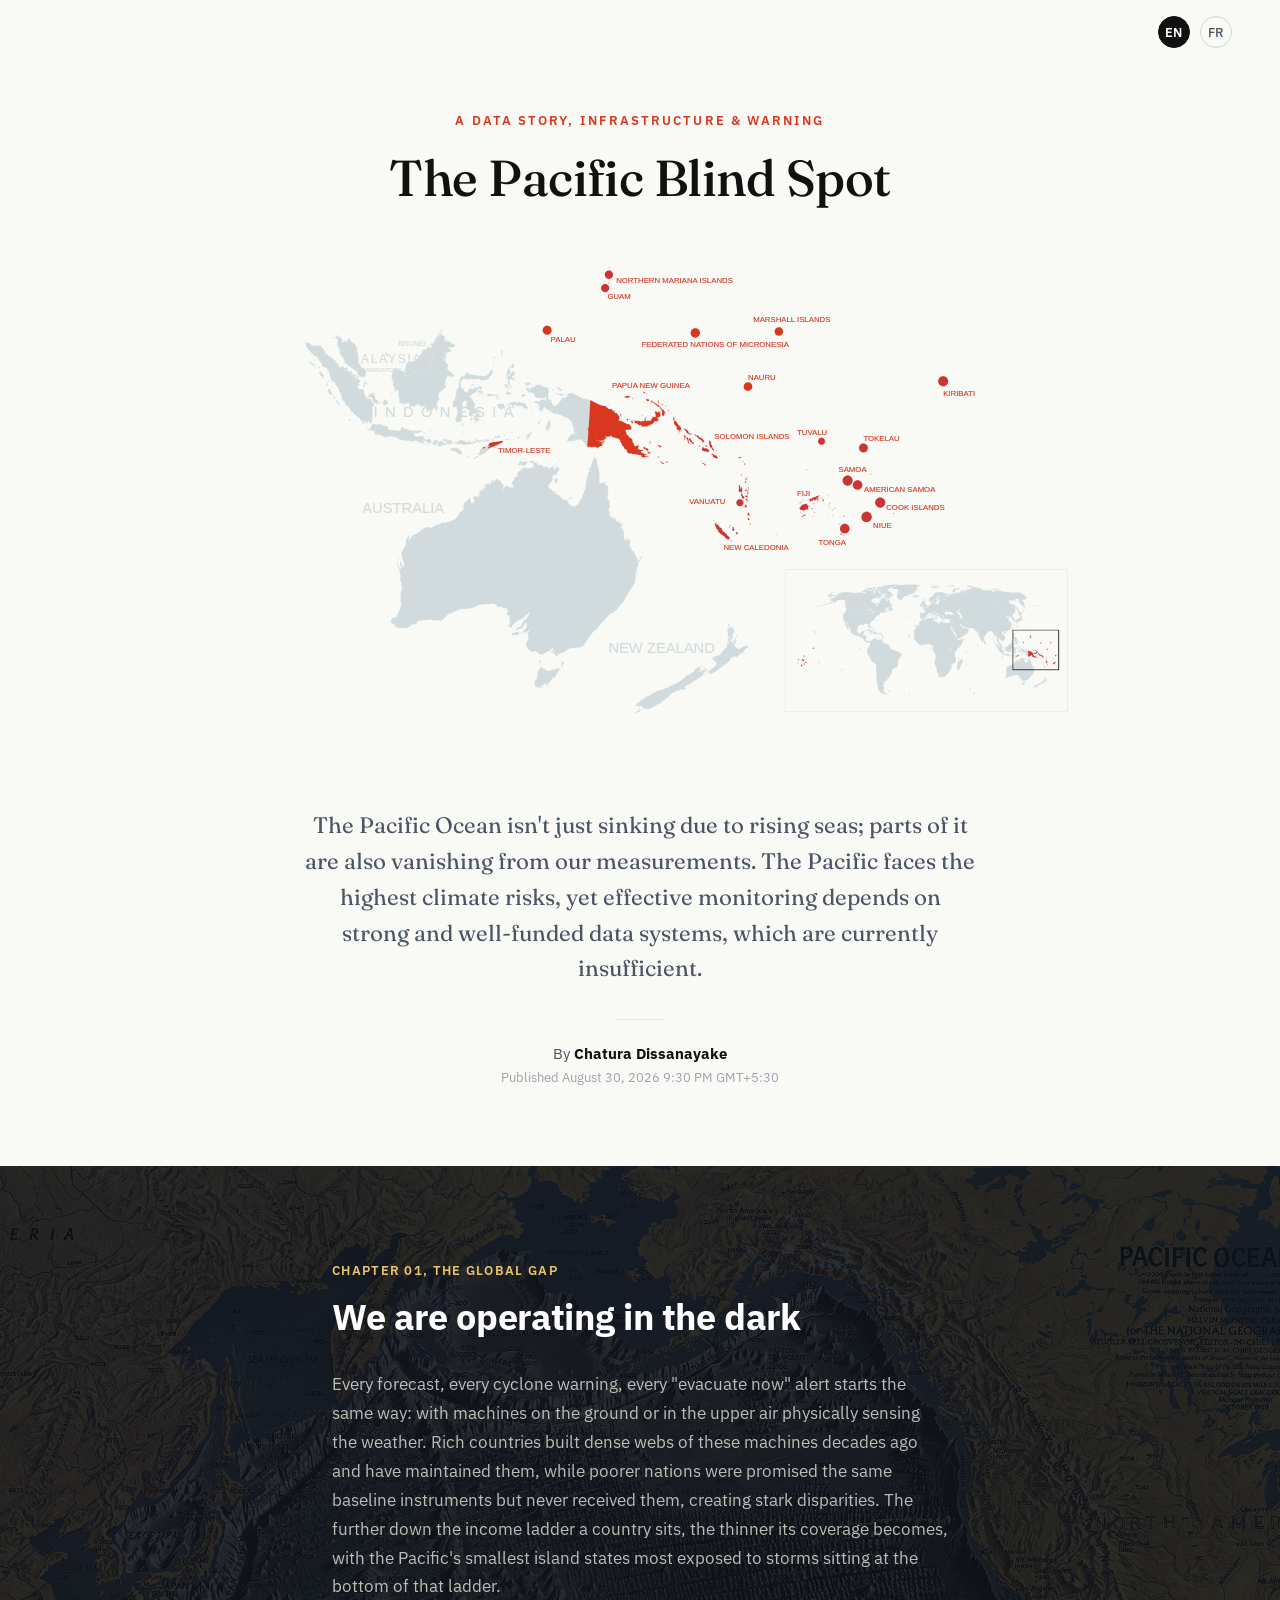
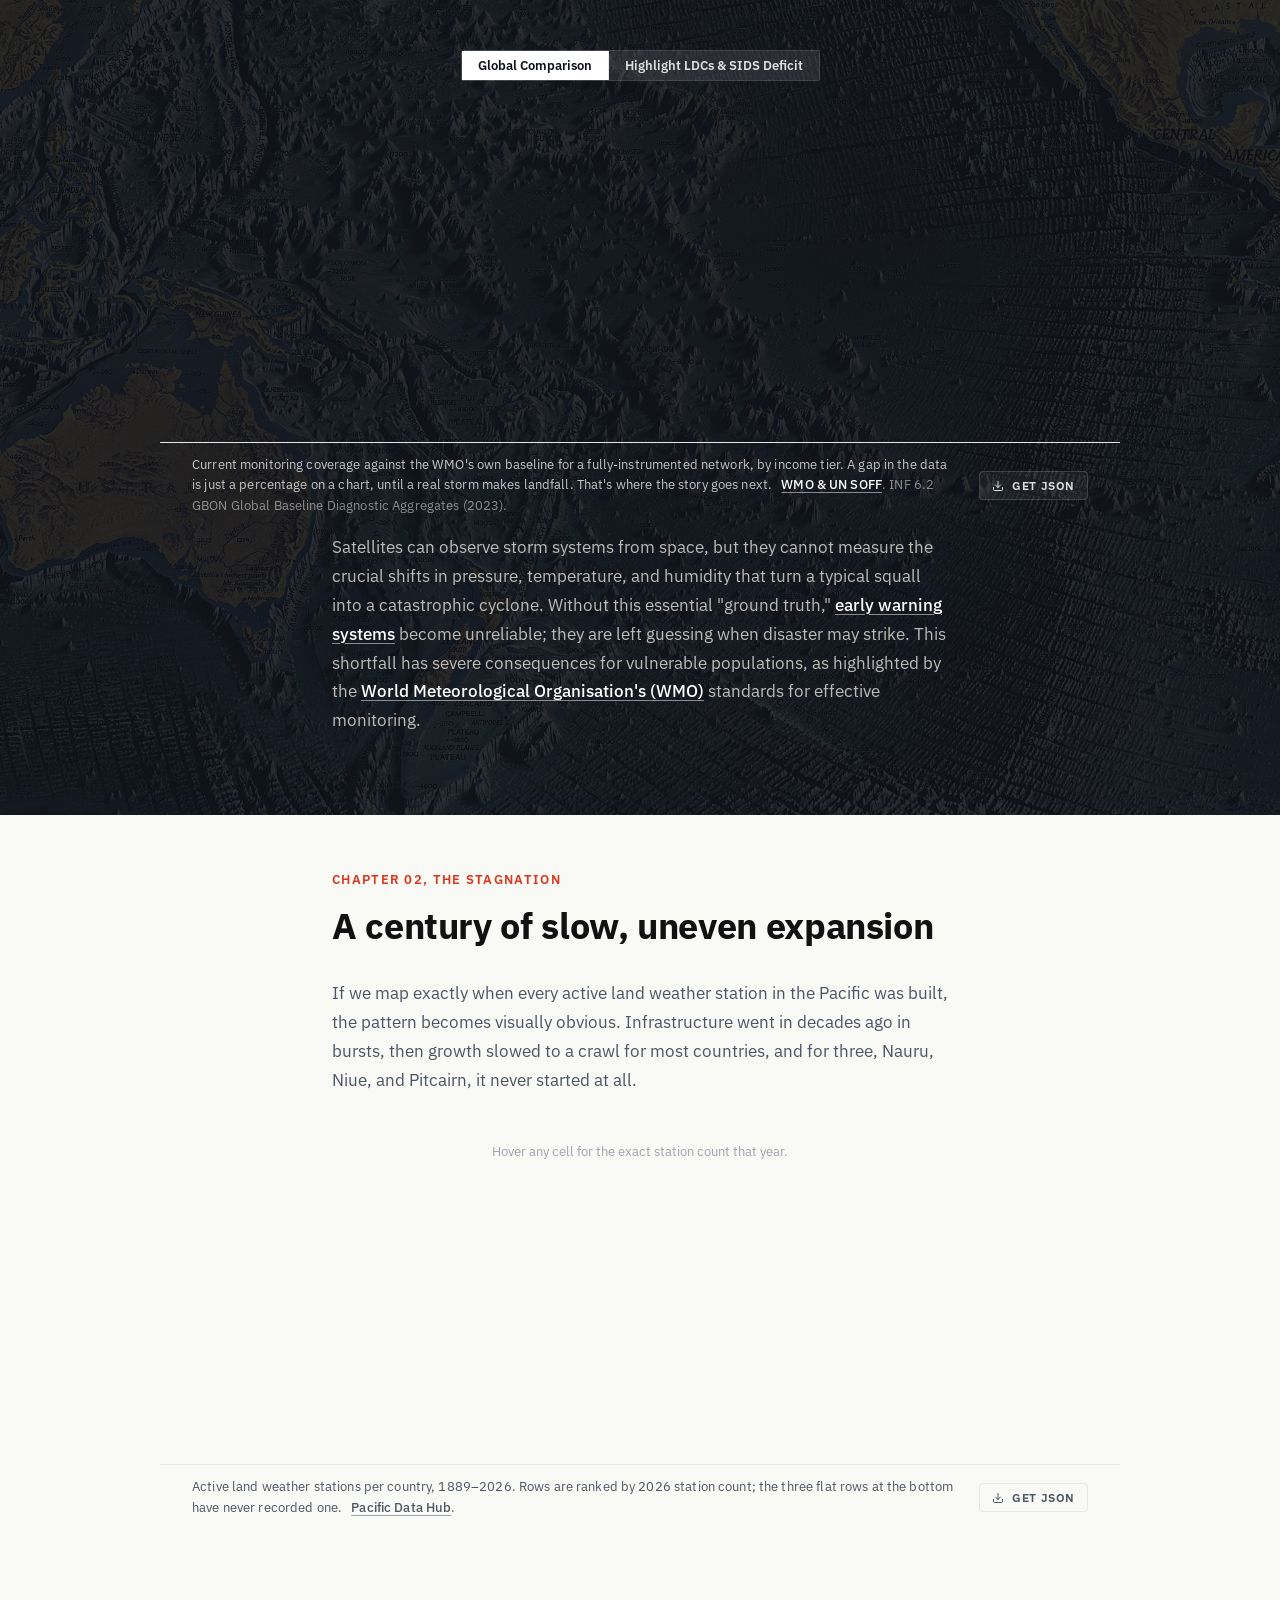
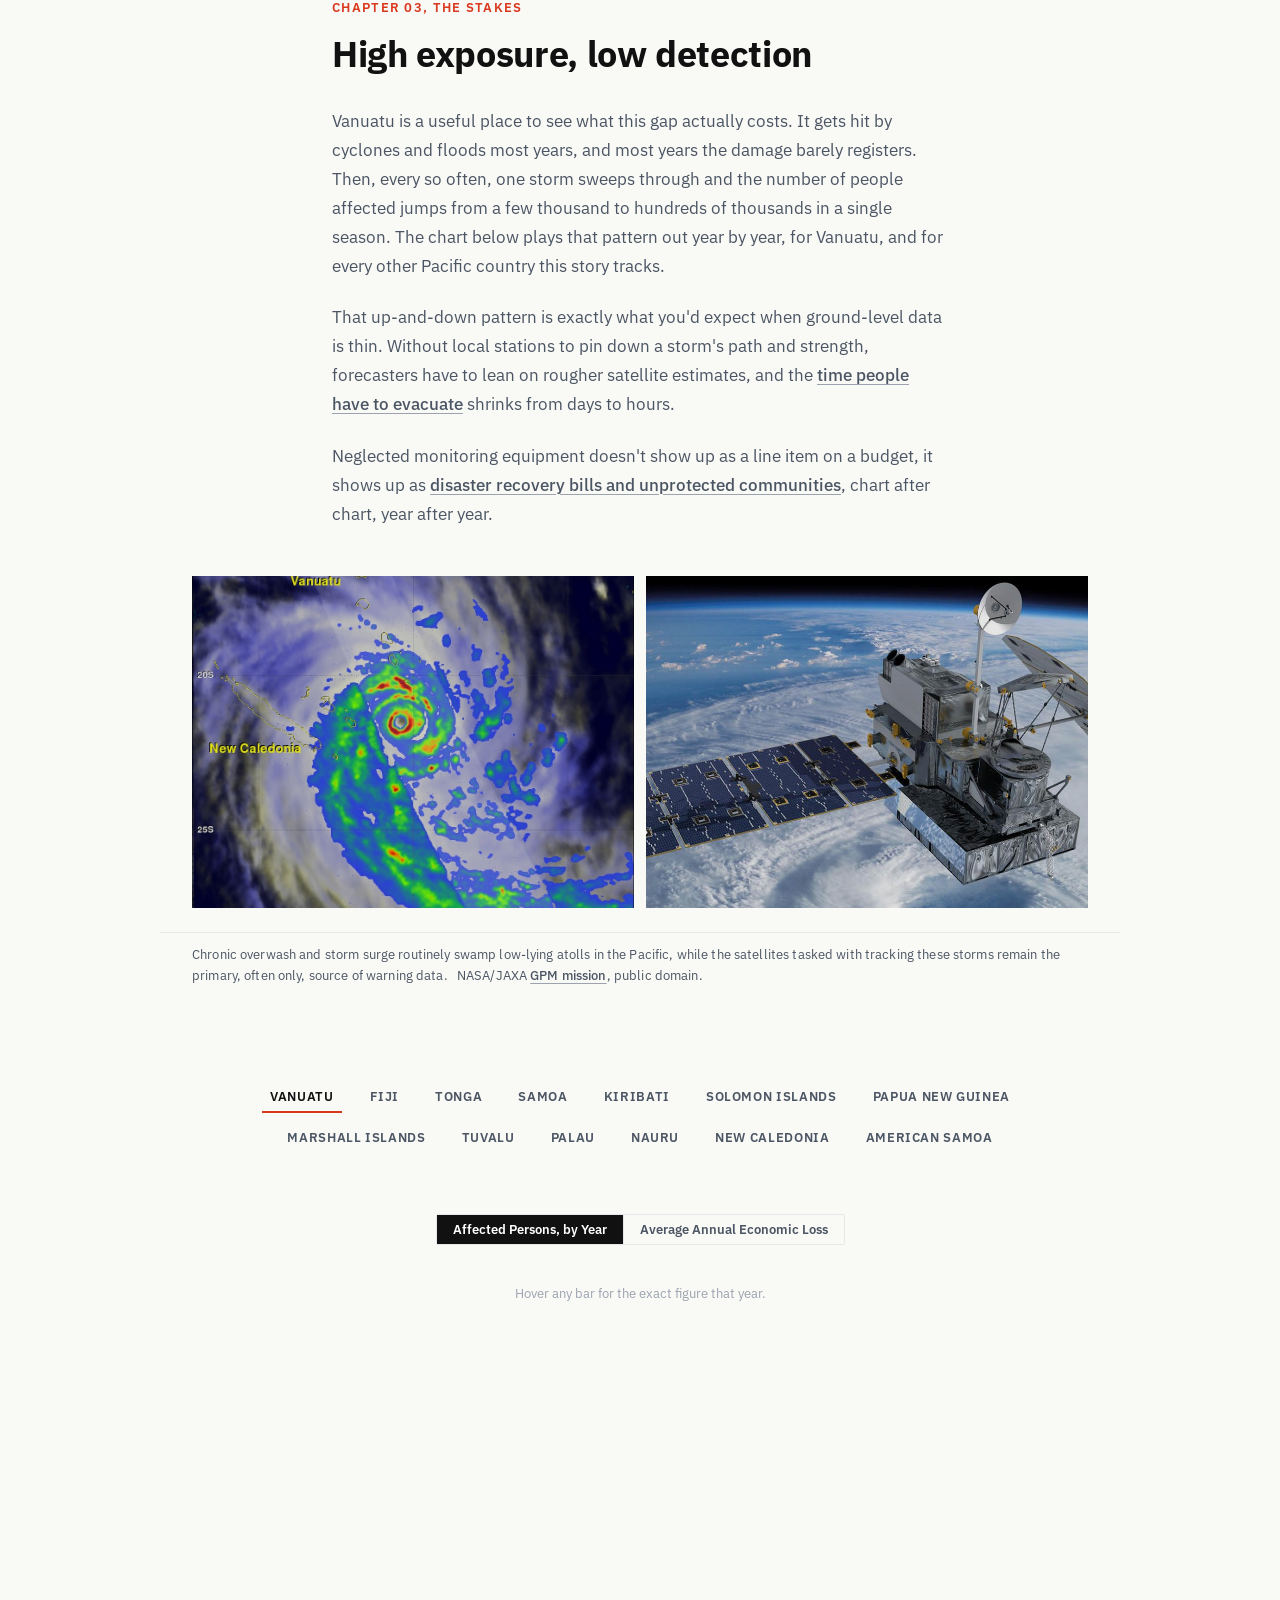
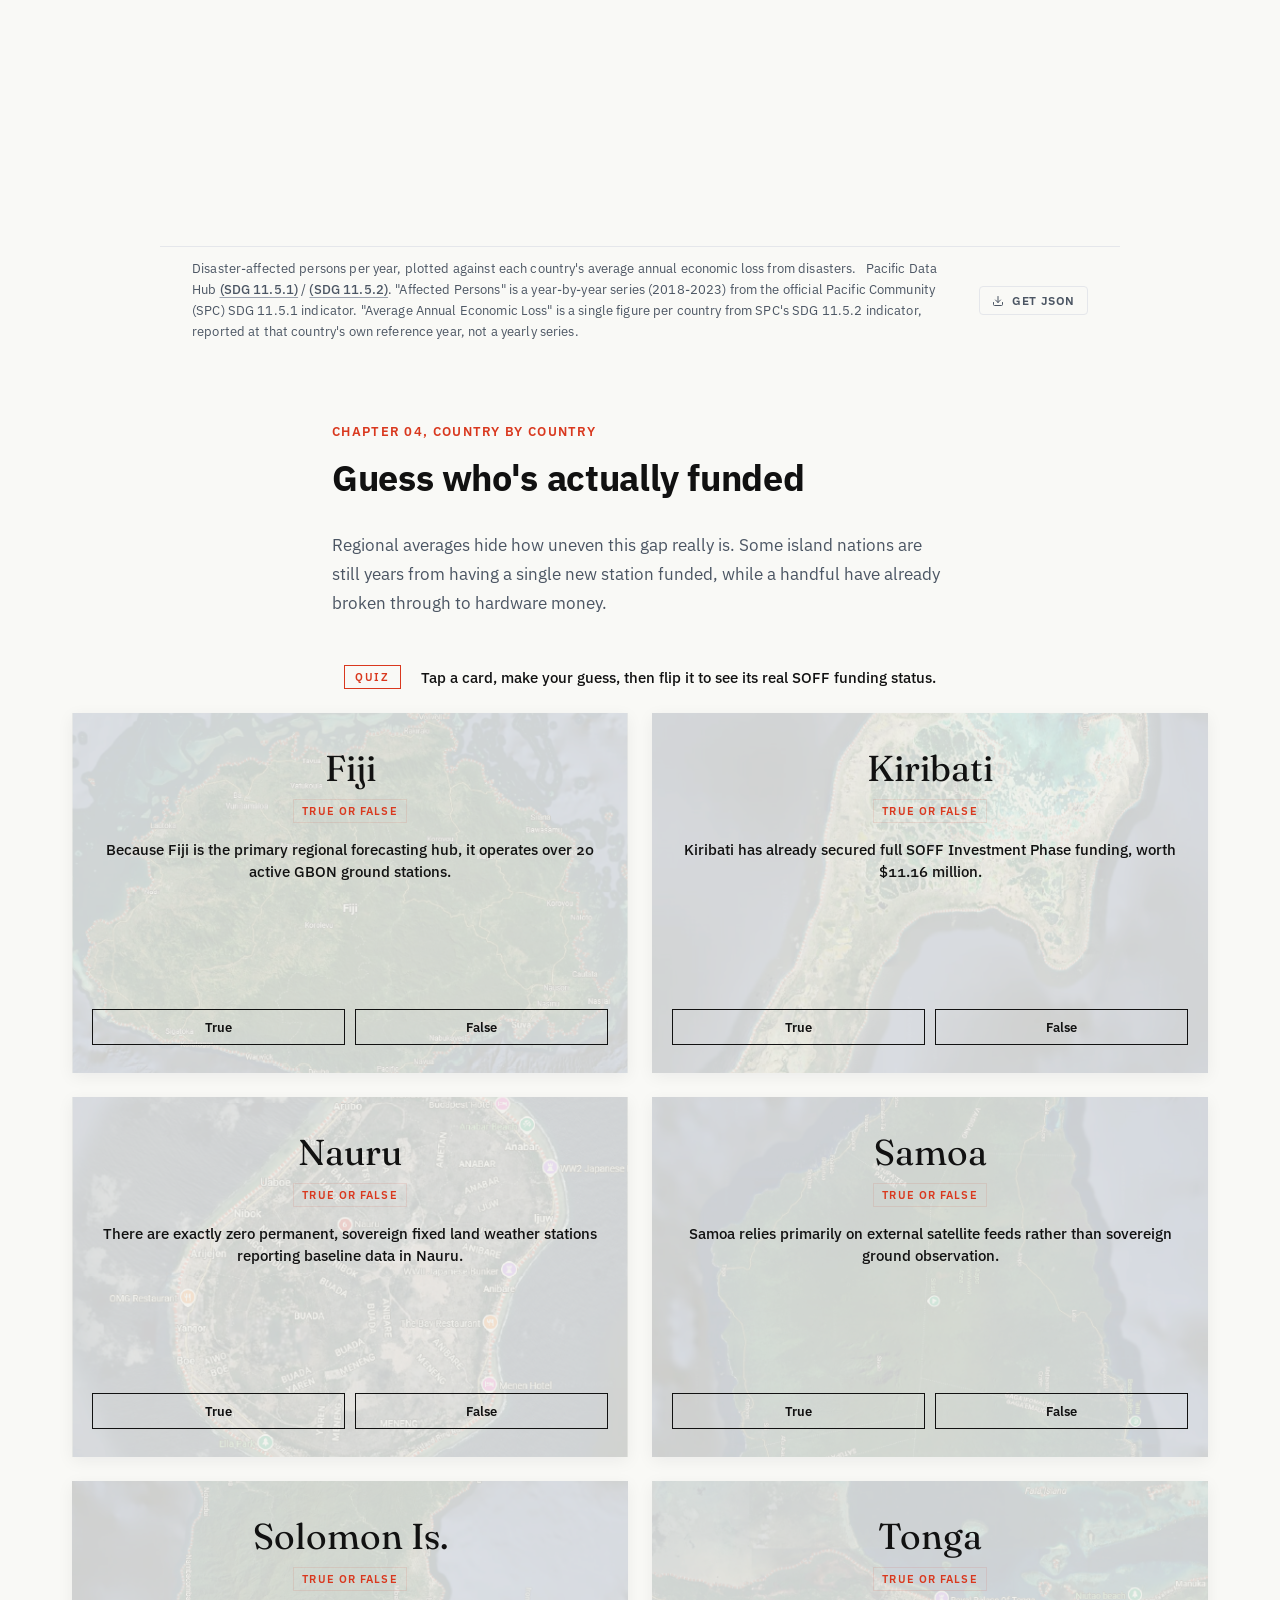
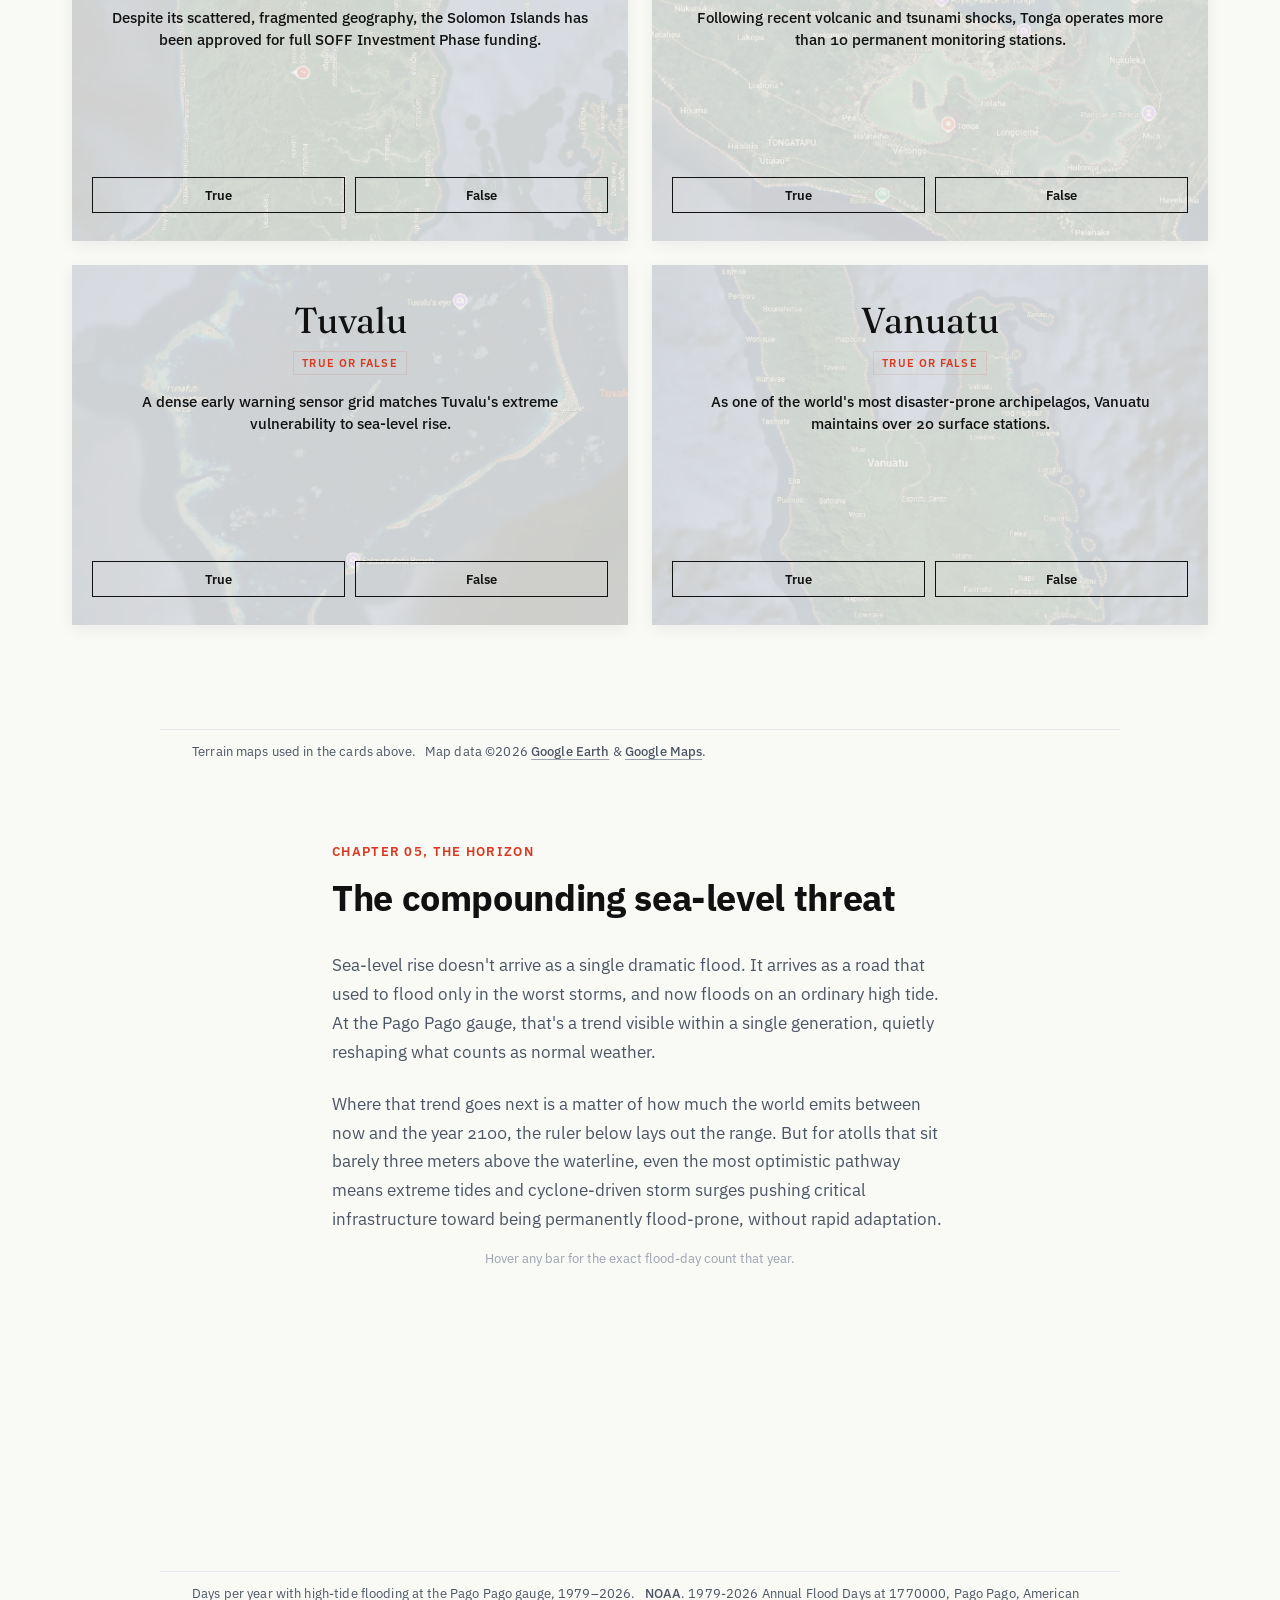
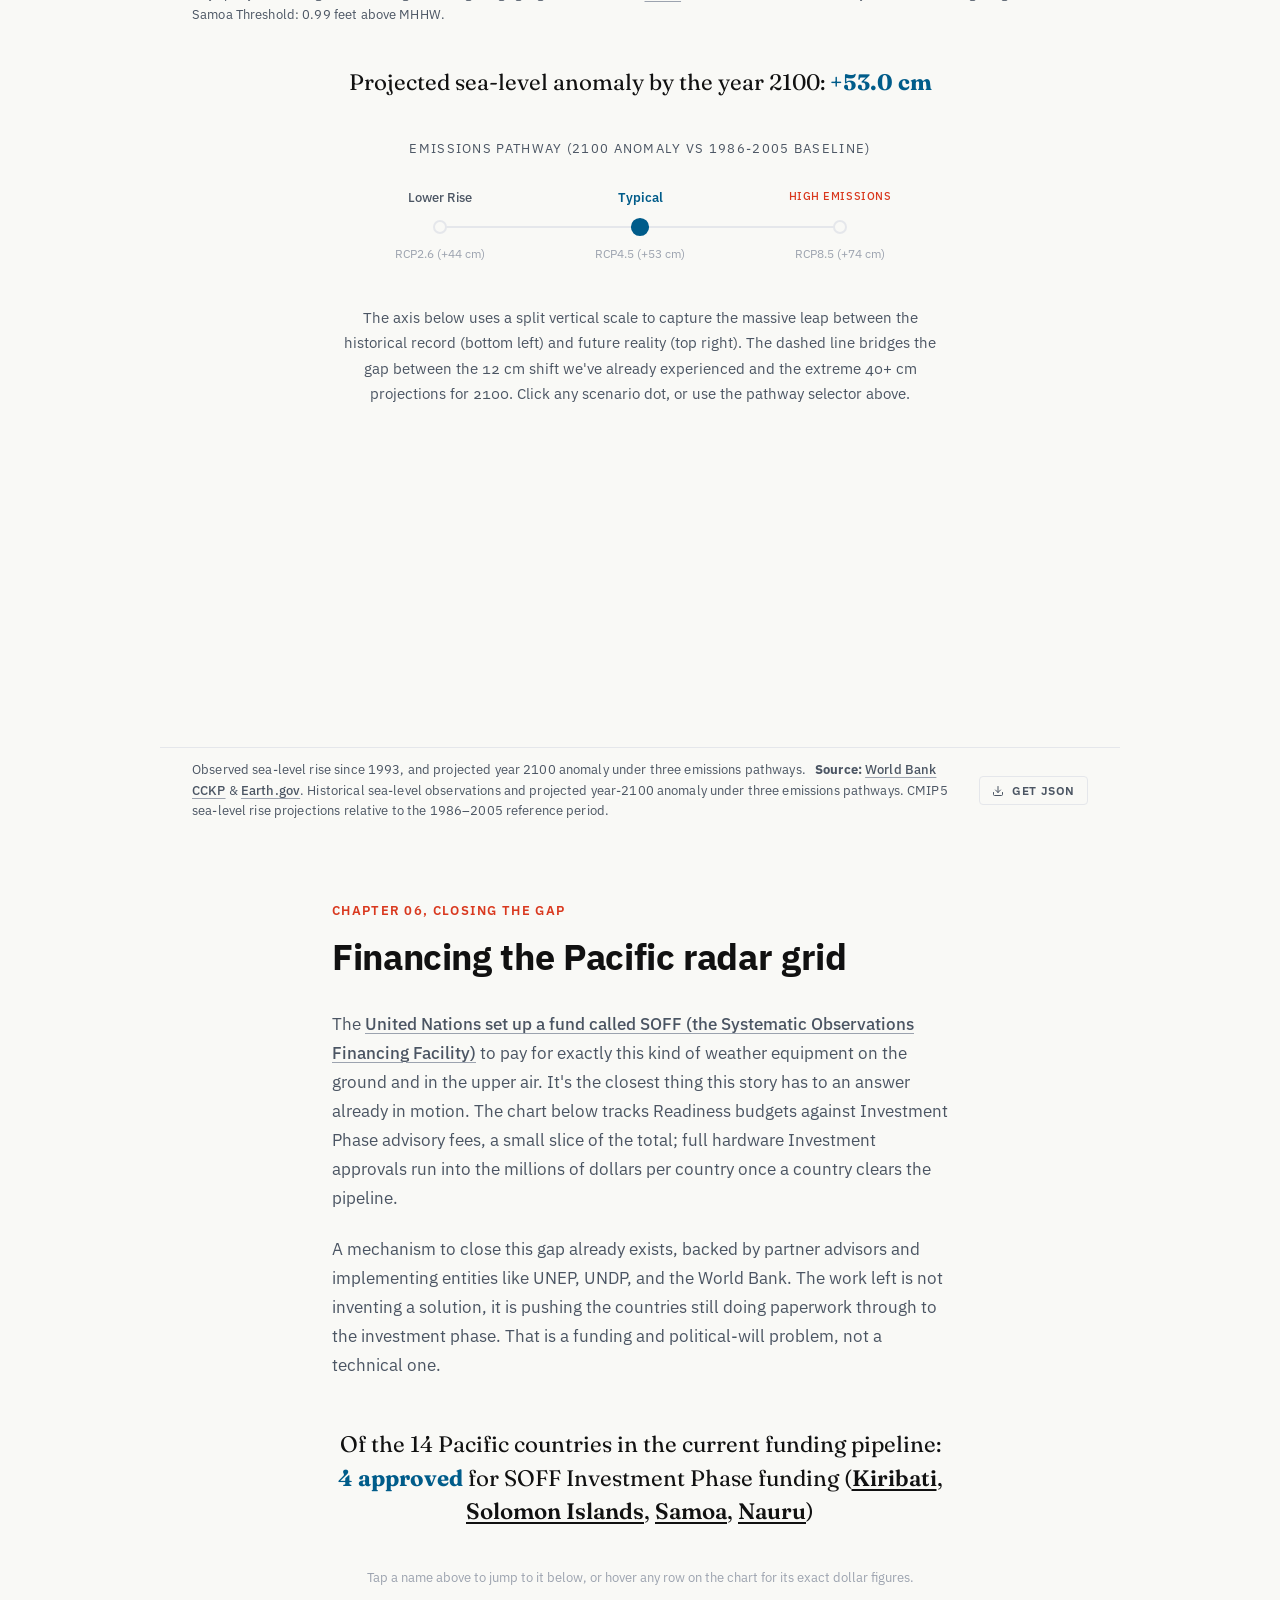
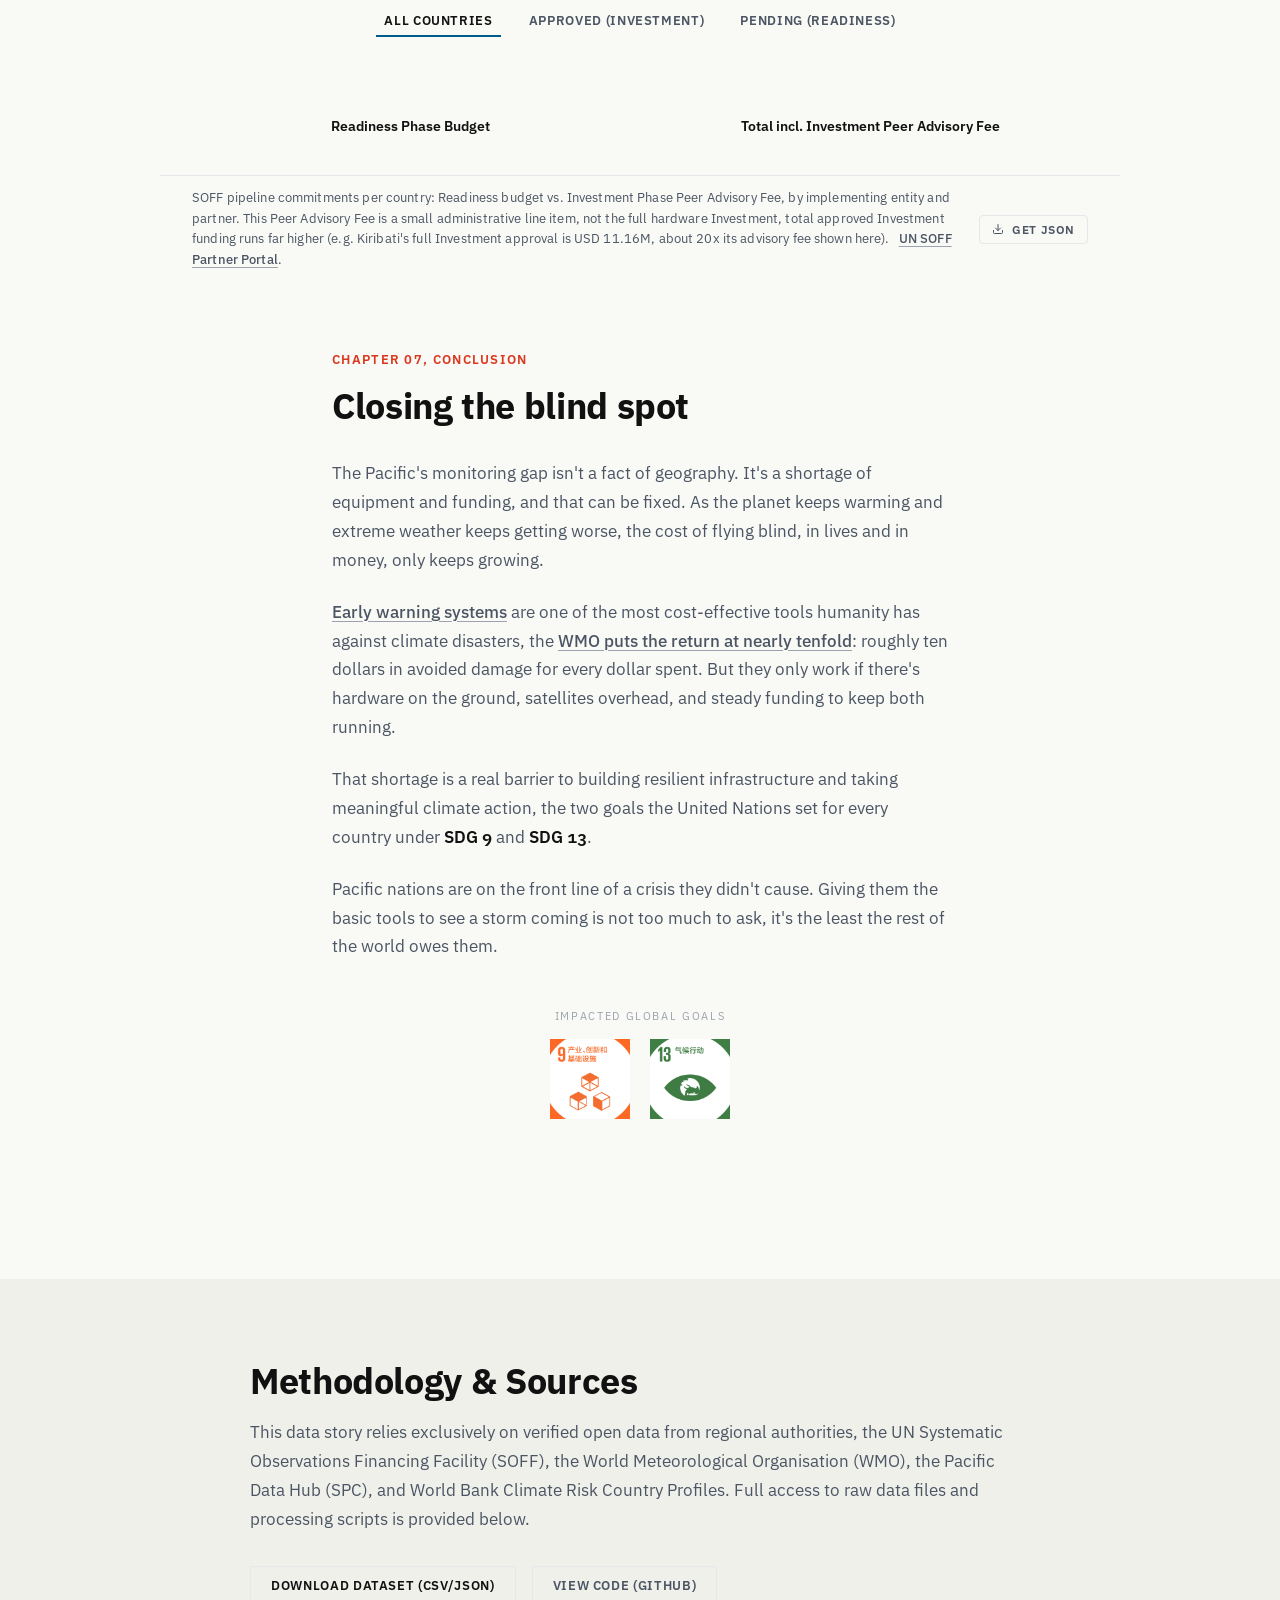
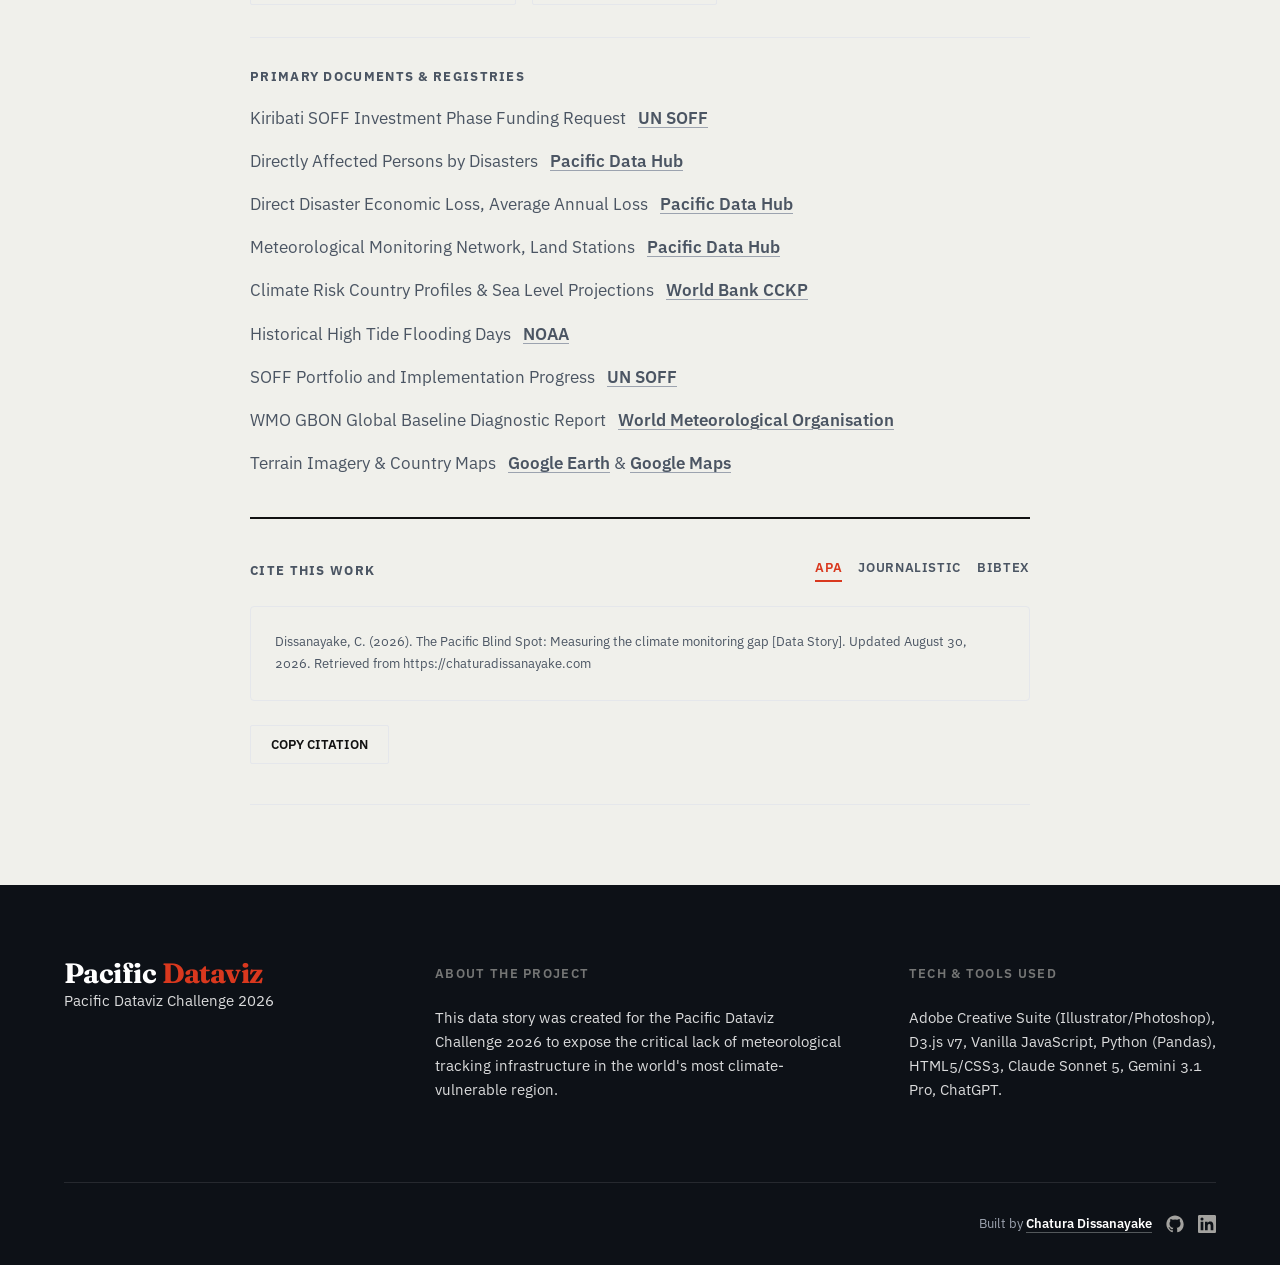
==== commit ed5d04c7: "2.2.15" ====
--- a/index.html
+++ b/index.html
@@ -32,7 +32,7 @@
 <script src="https://d3js.org/d3.v7.min.js"></script>
 
 <style>
-  /* --- Helper styles for visual placeholders & maps --- */
+
   .editorial-img-container {
     position: relative;
     width: 100%;
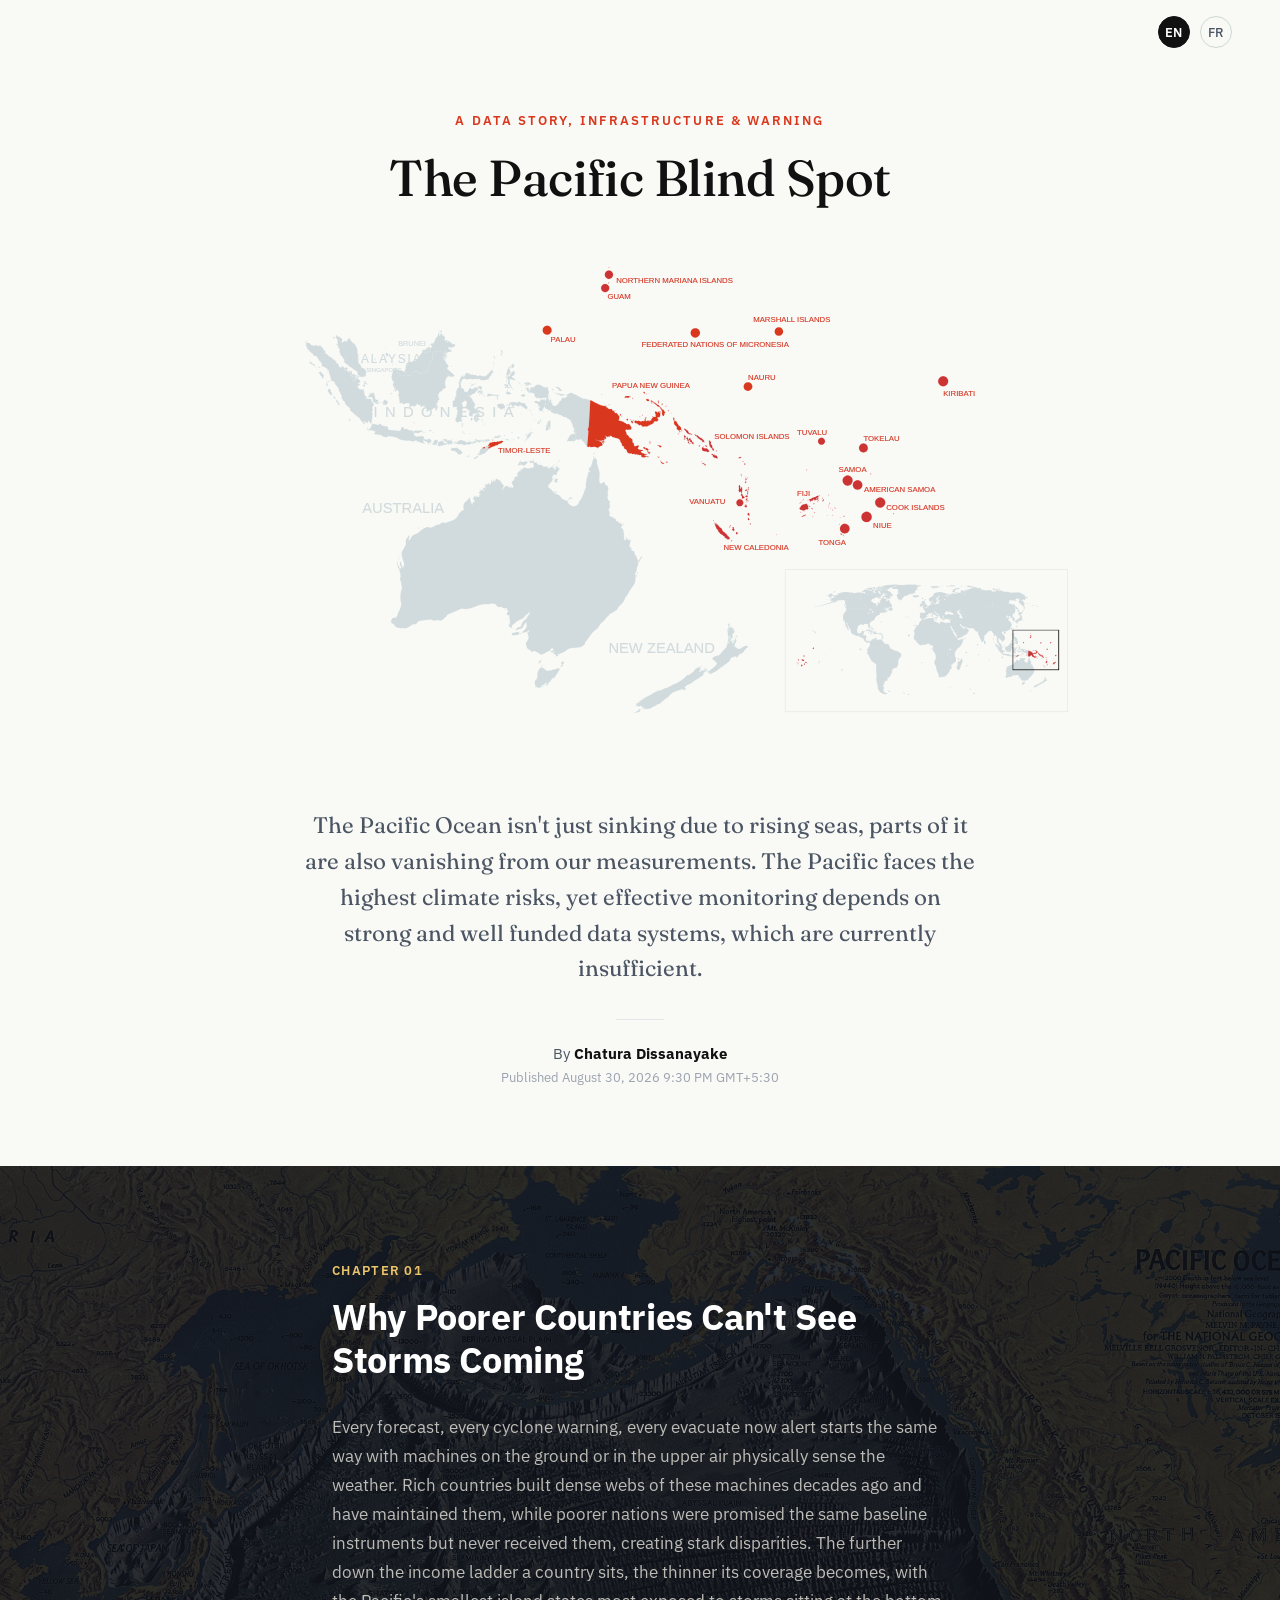
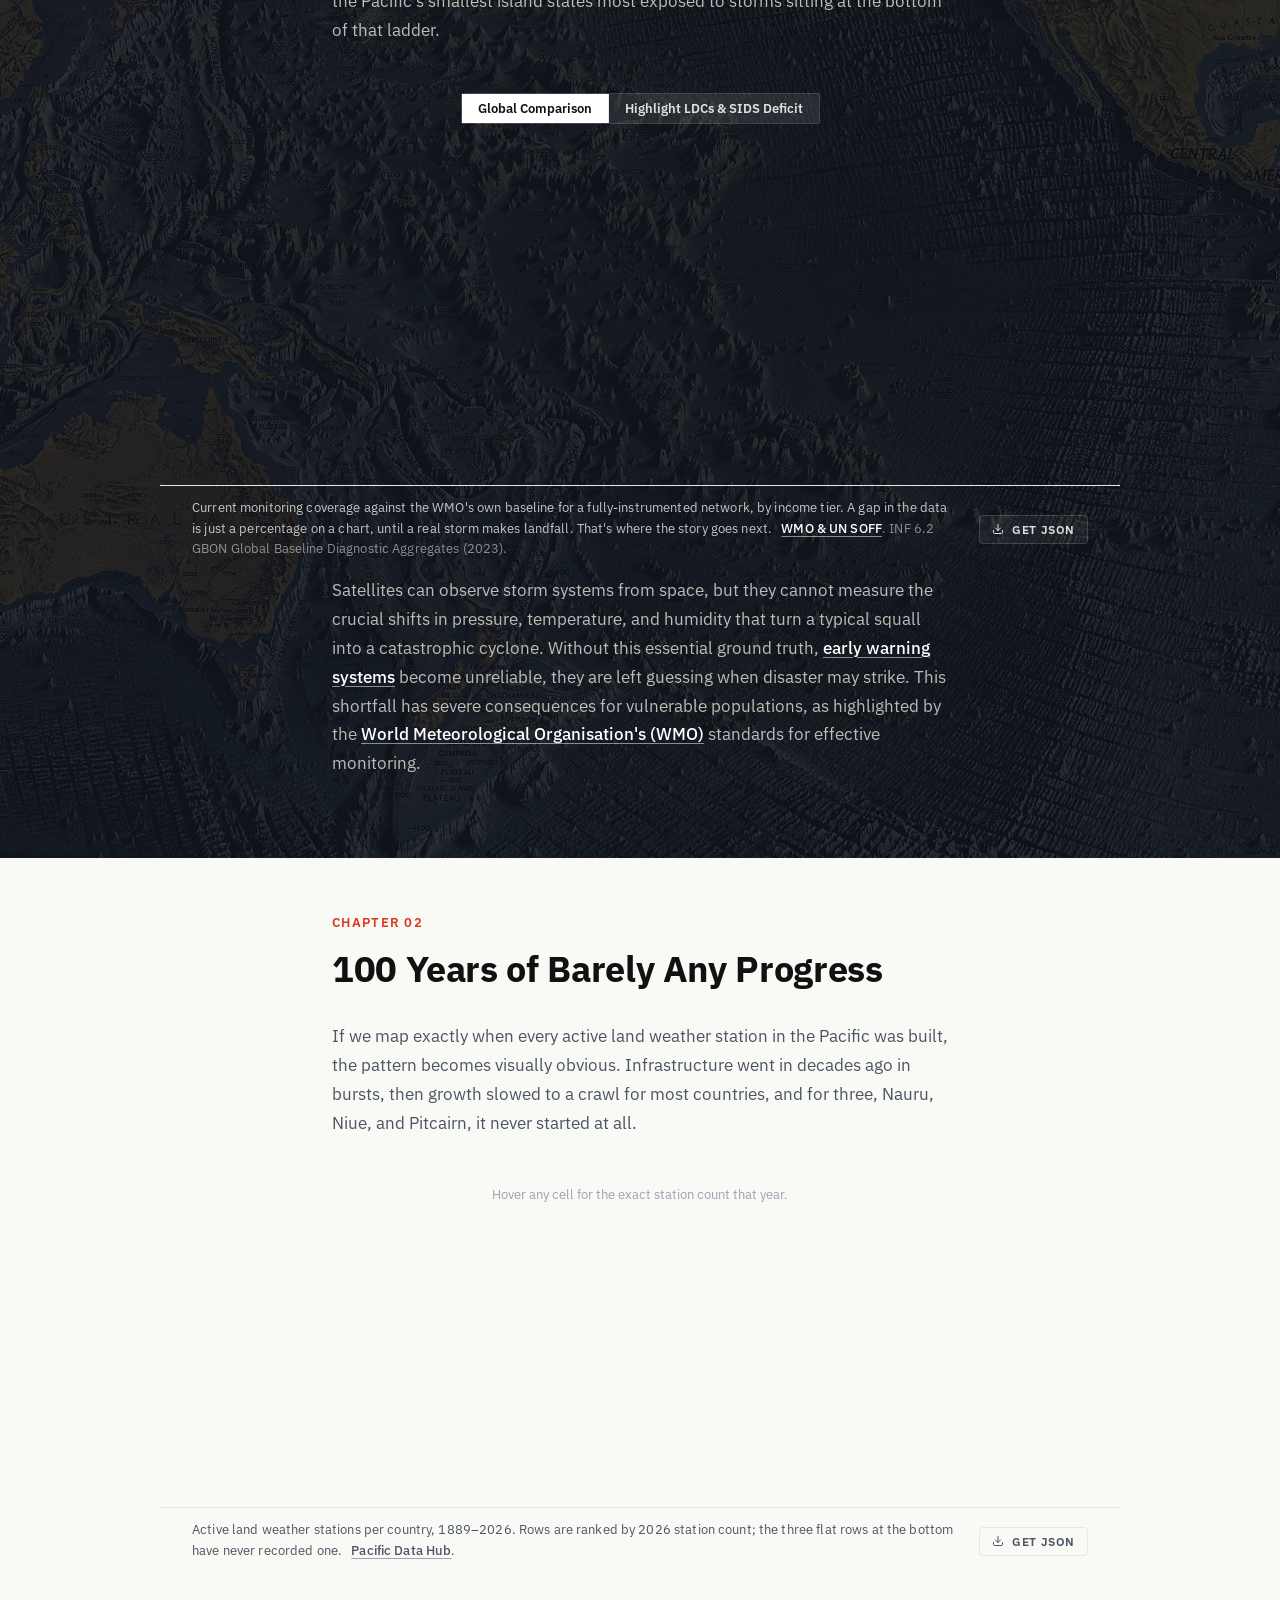
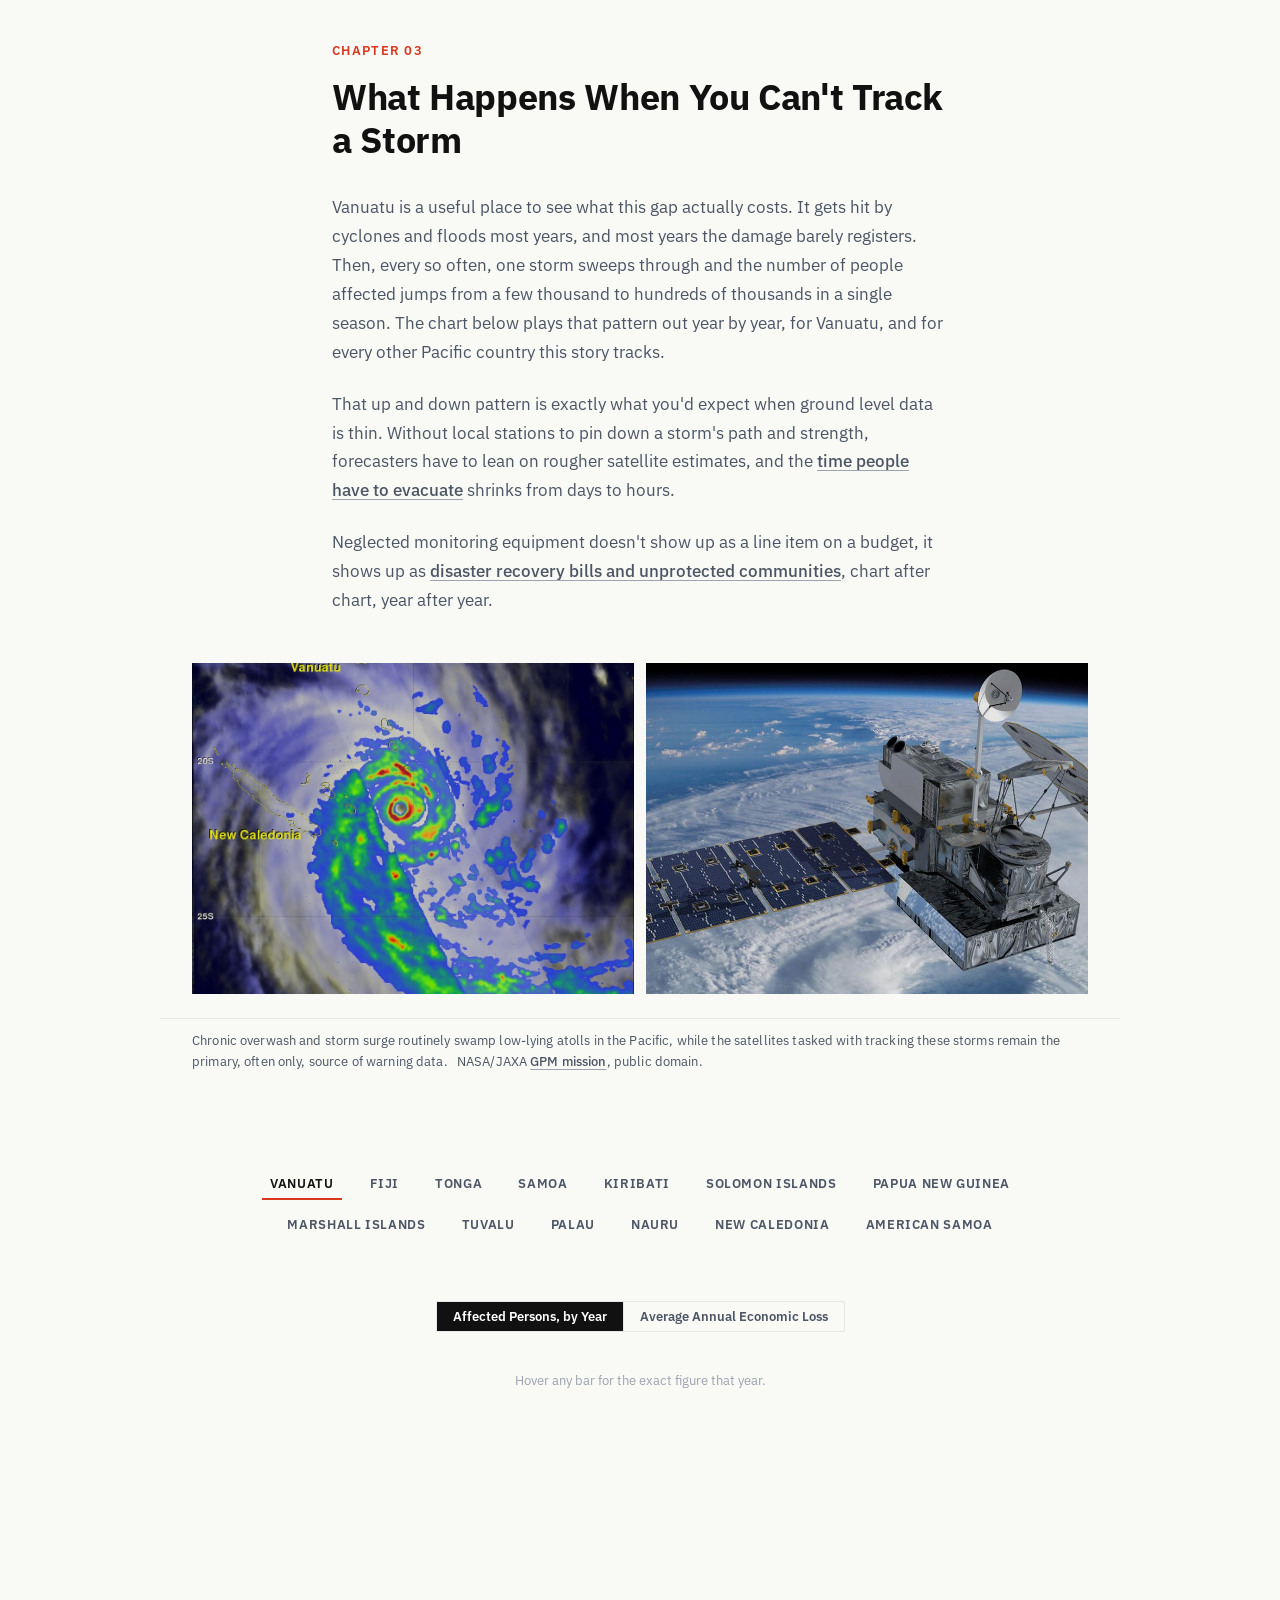
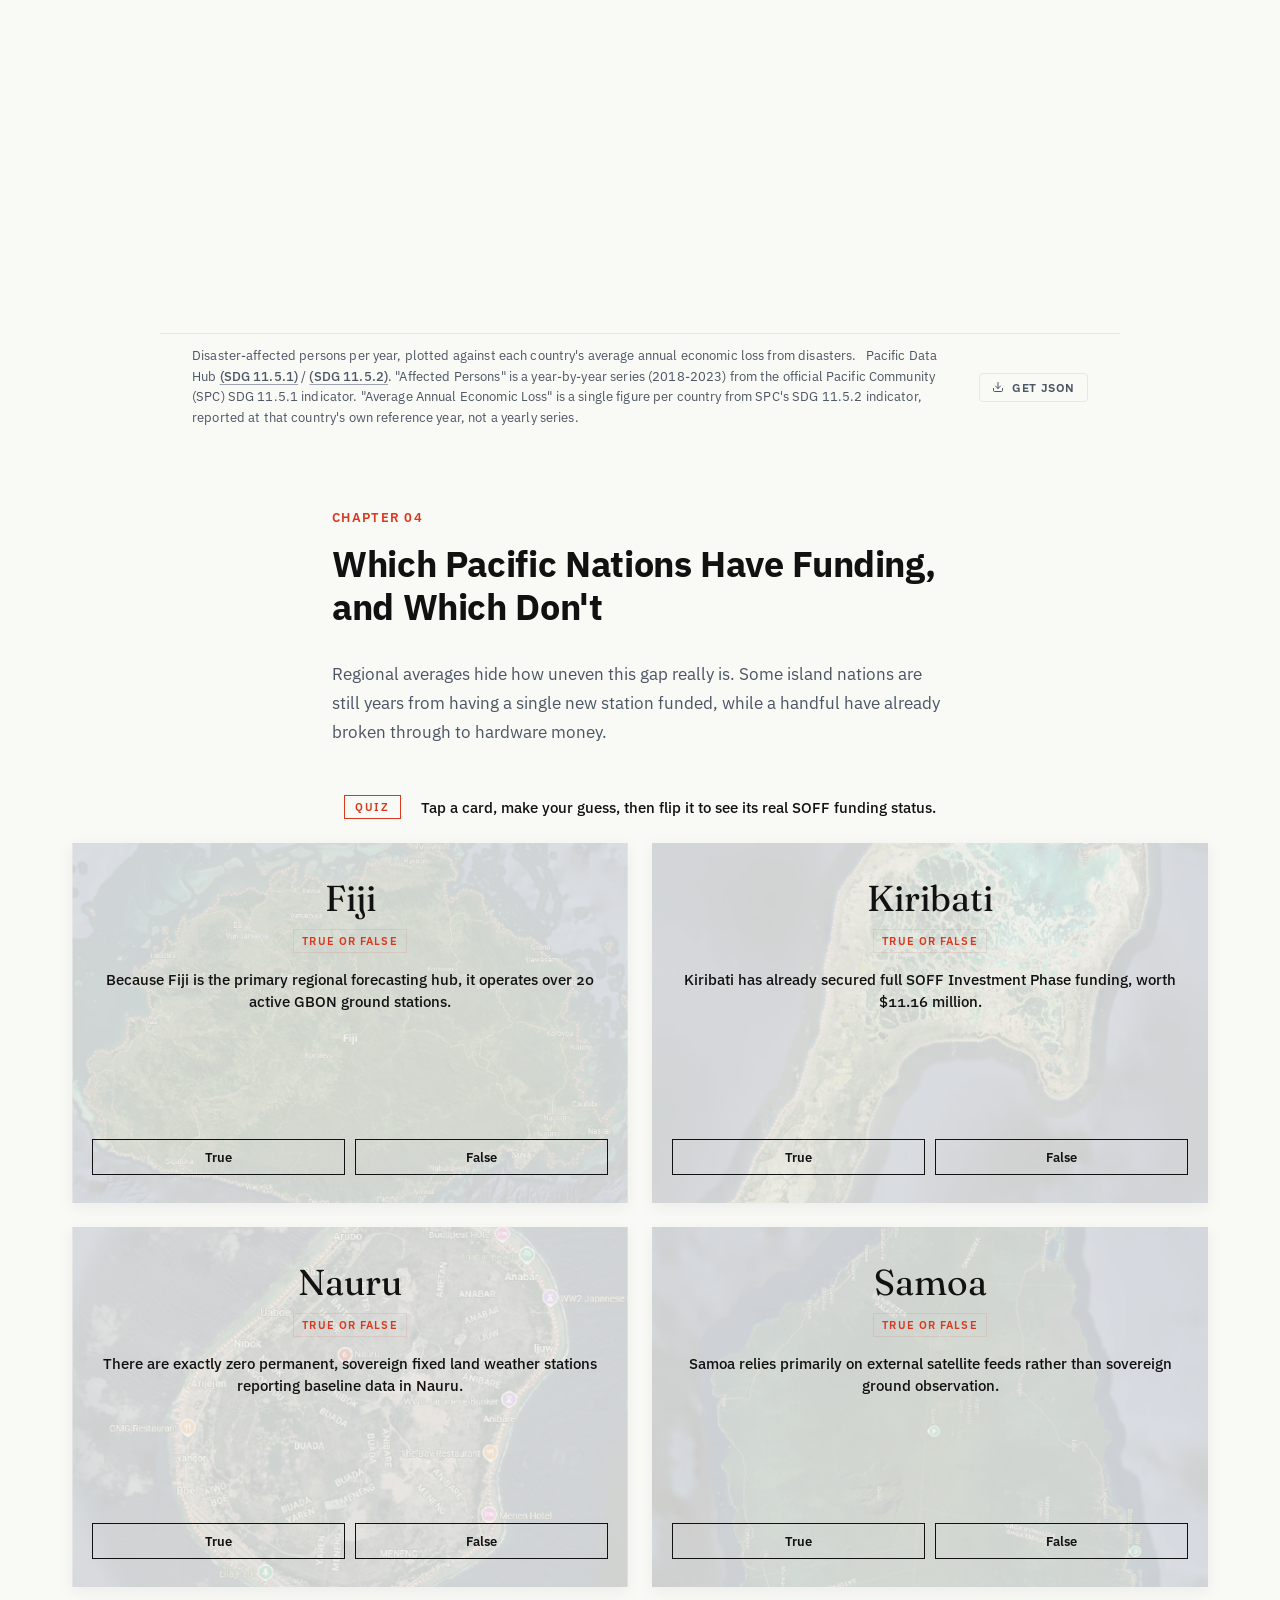
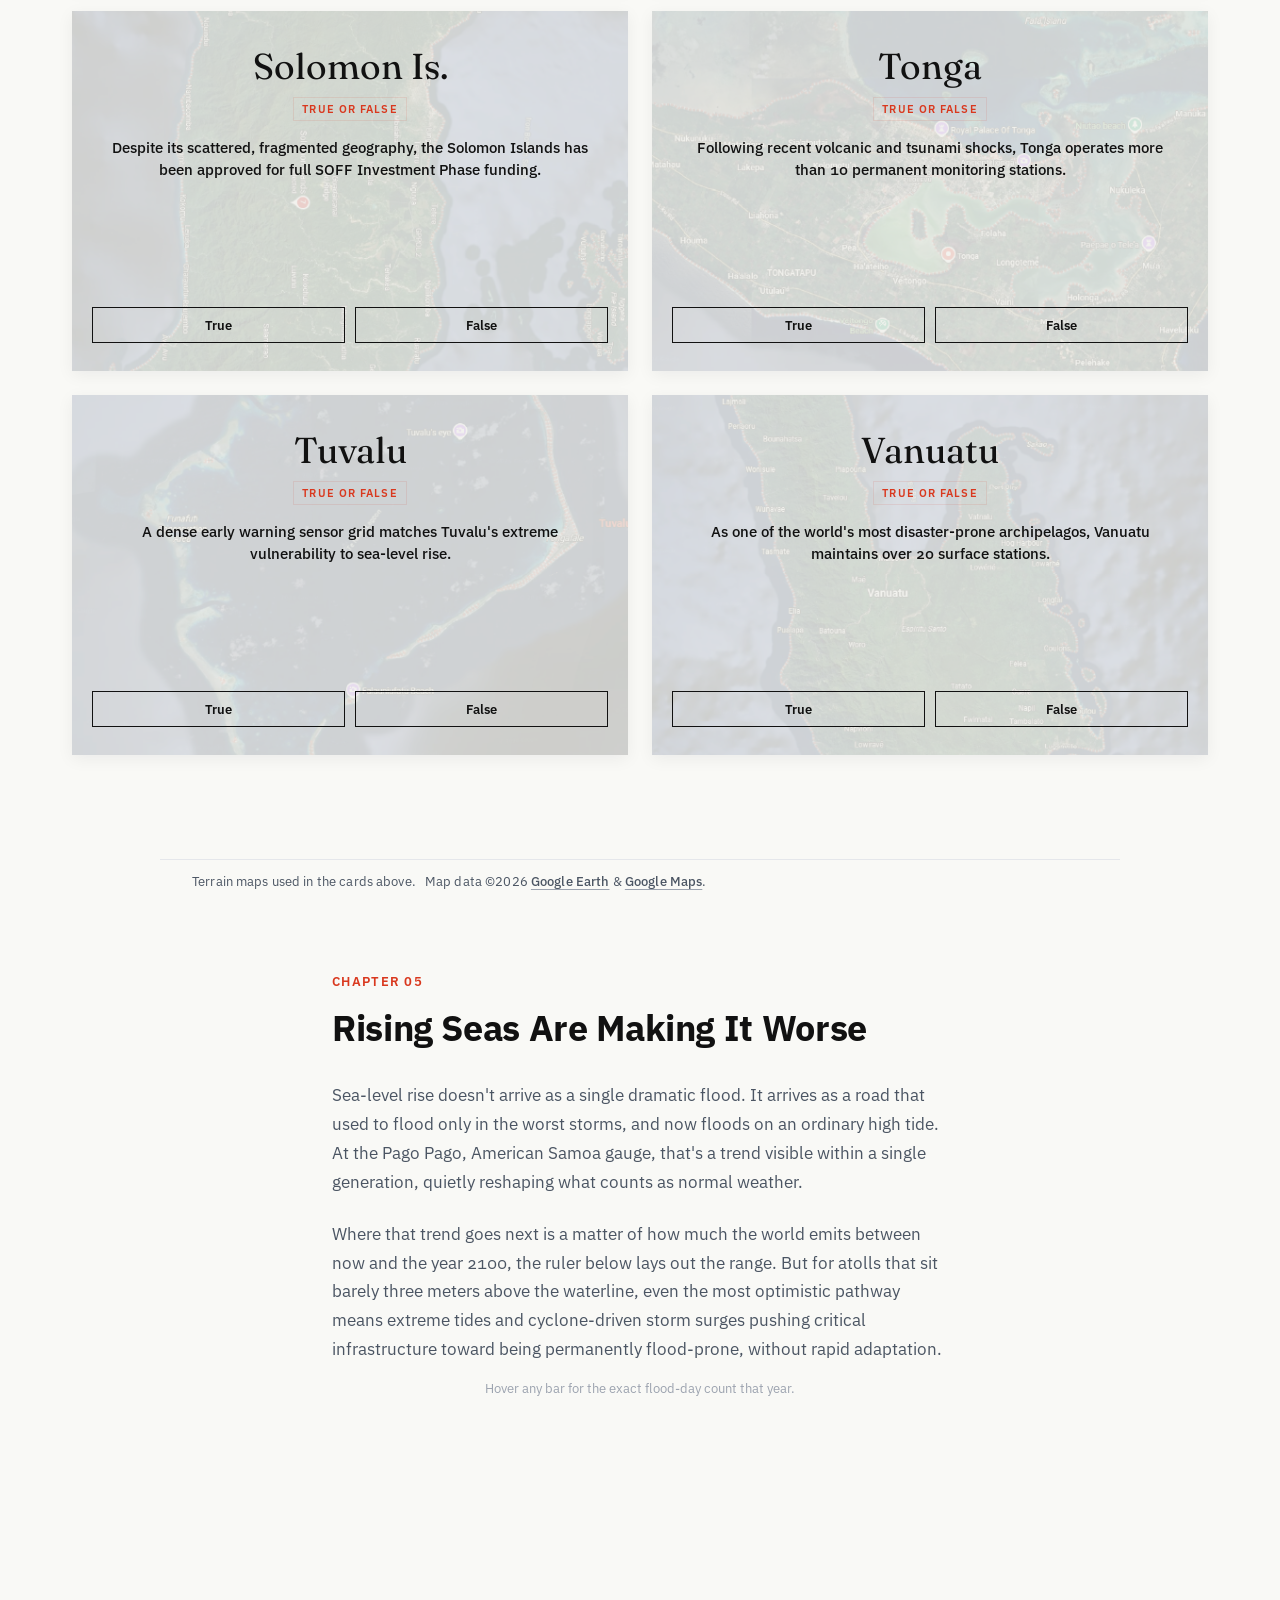
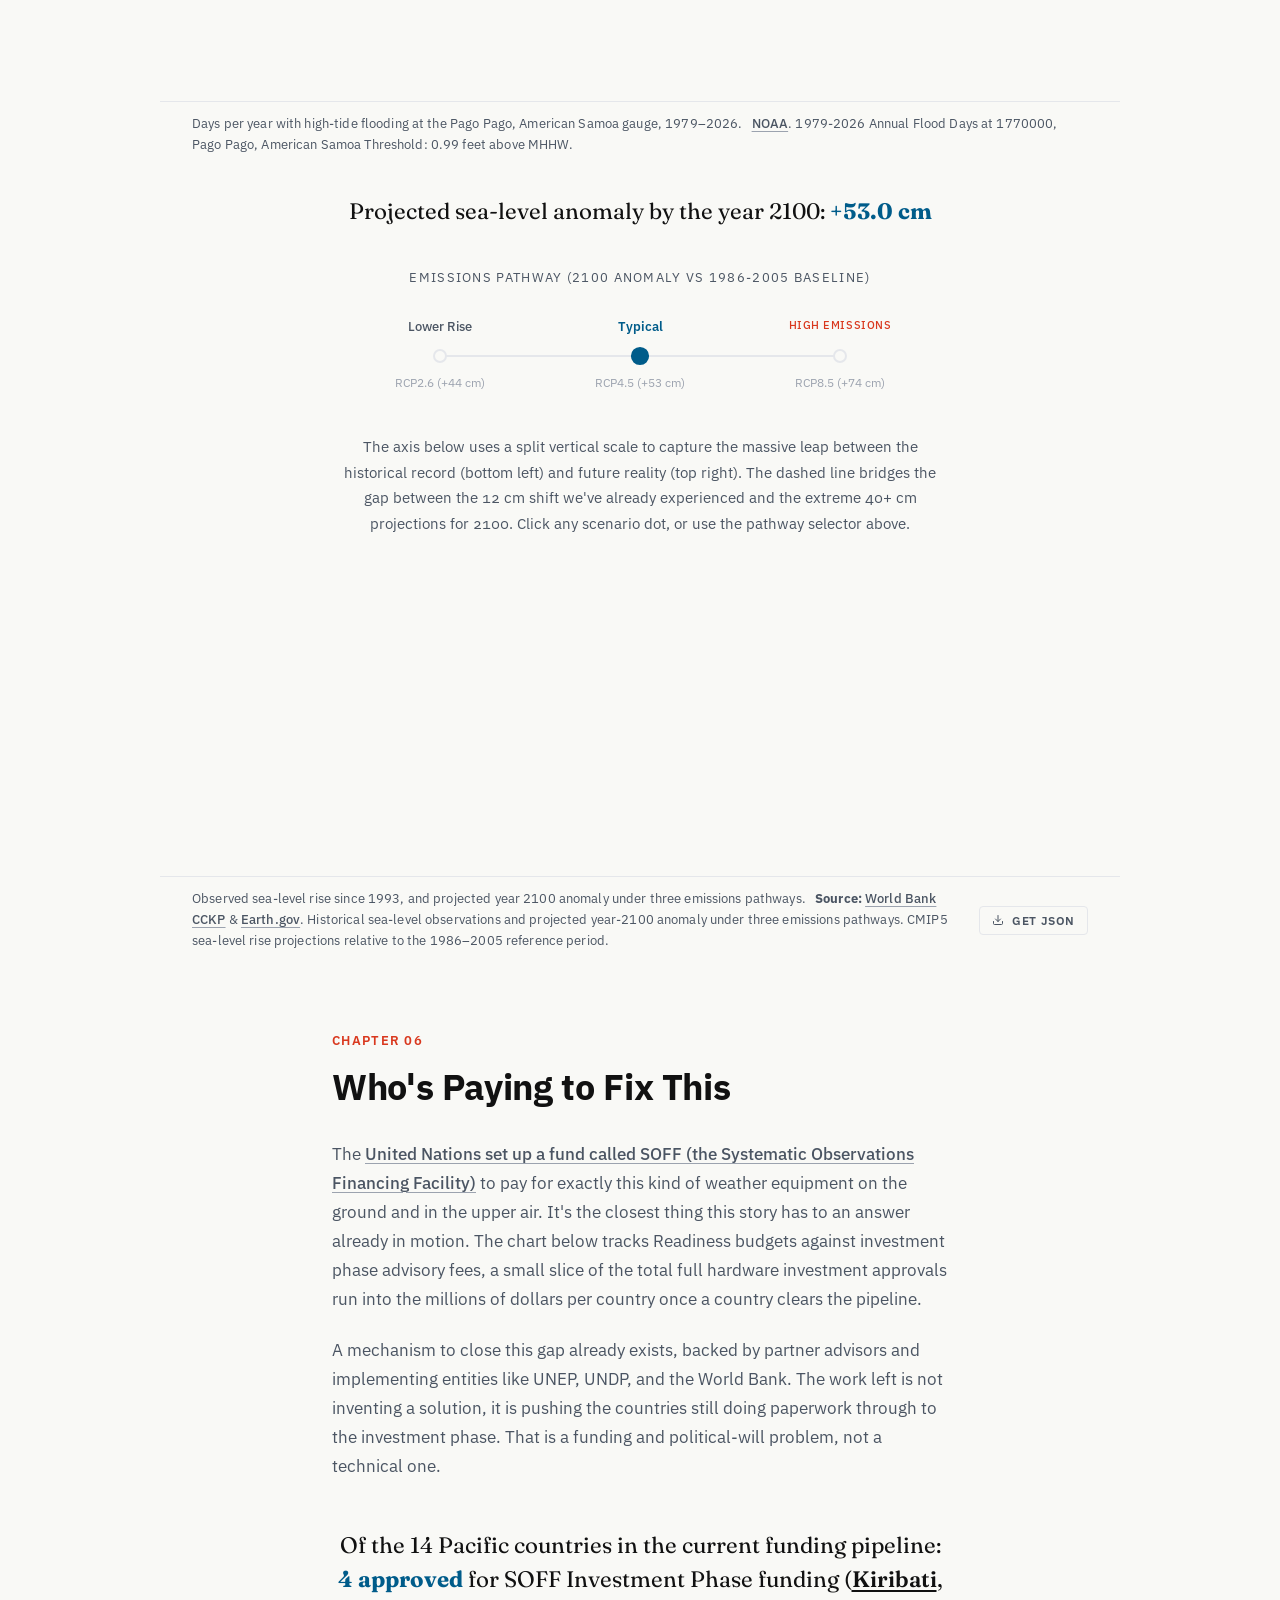
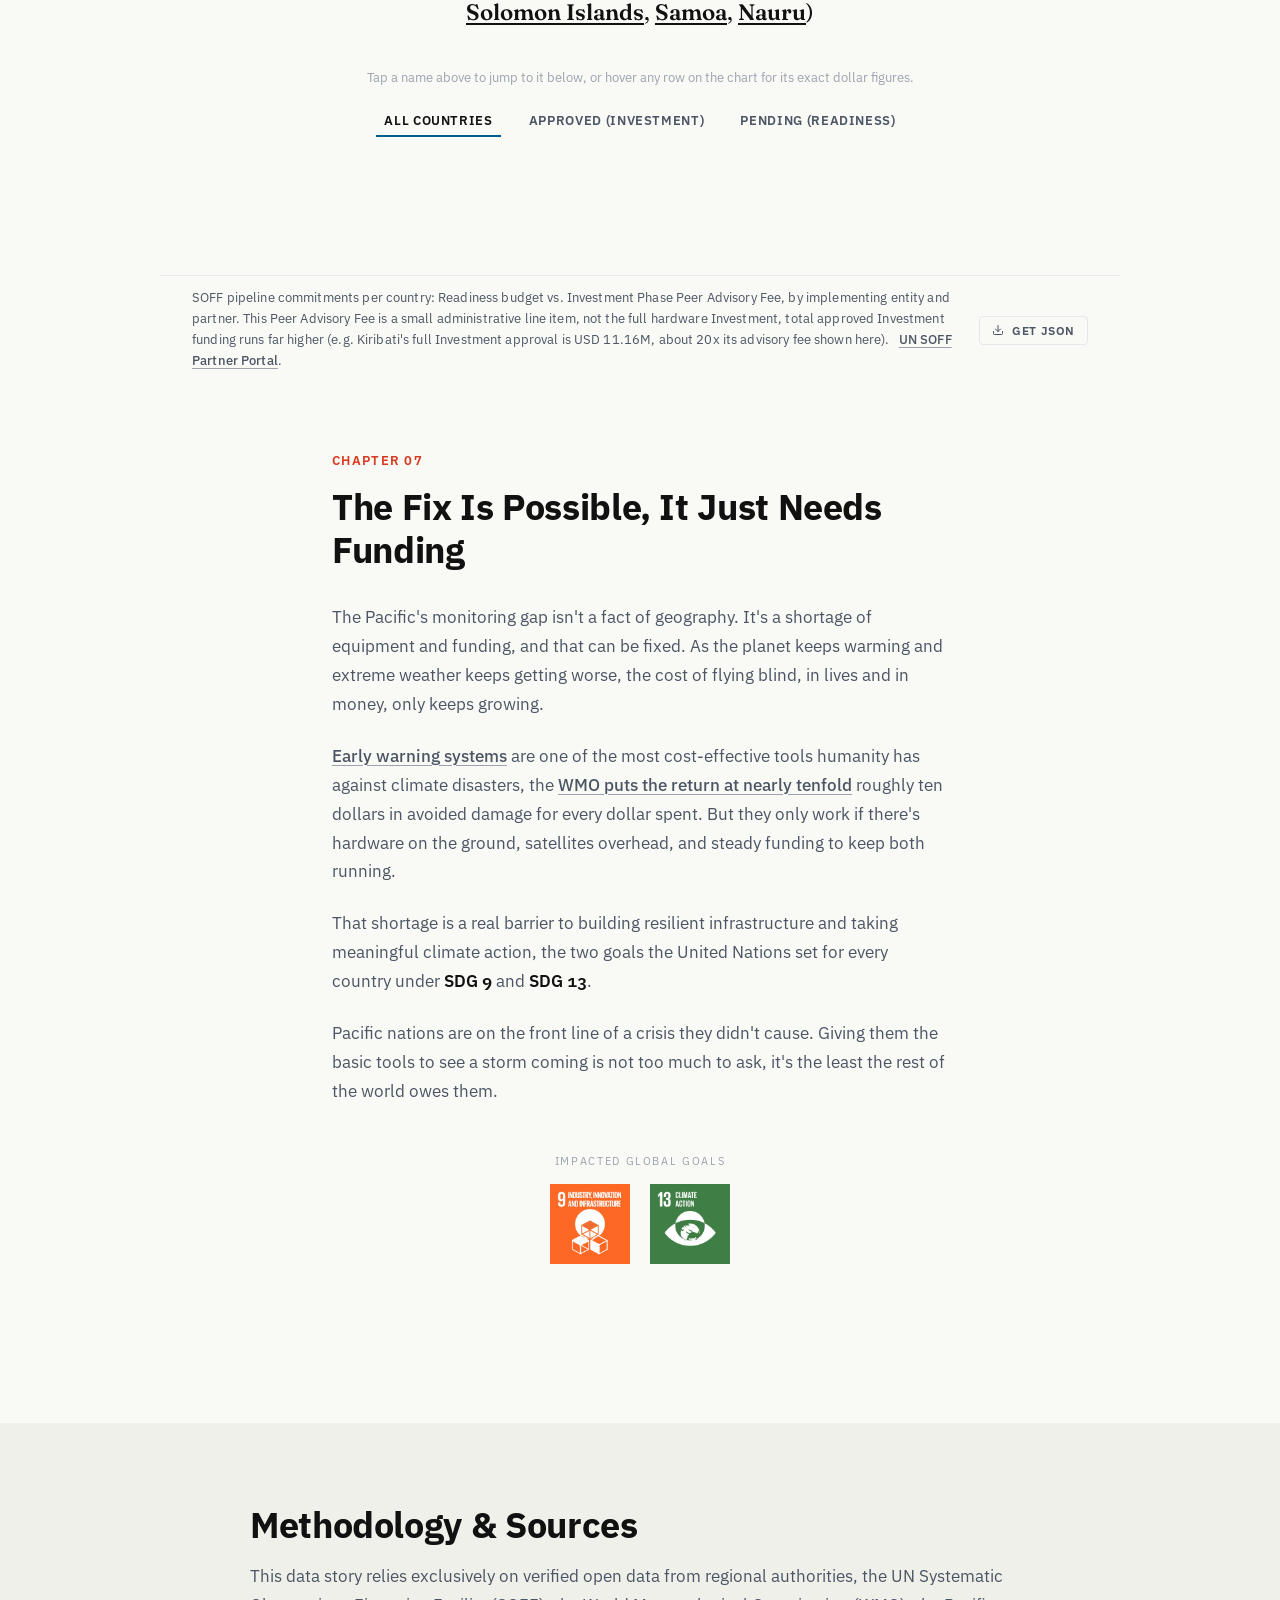
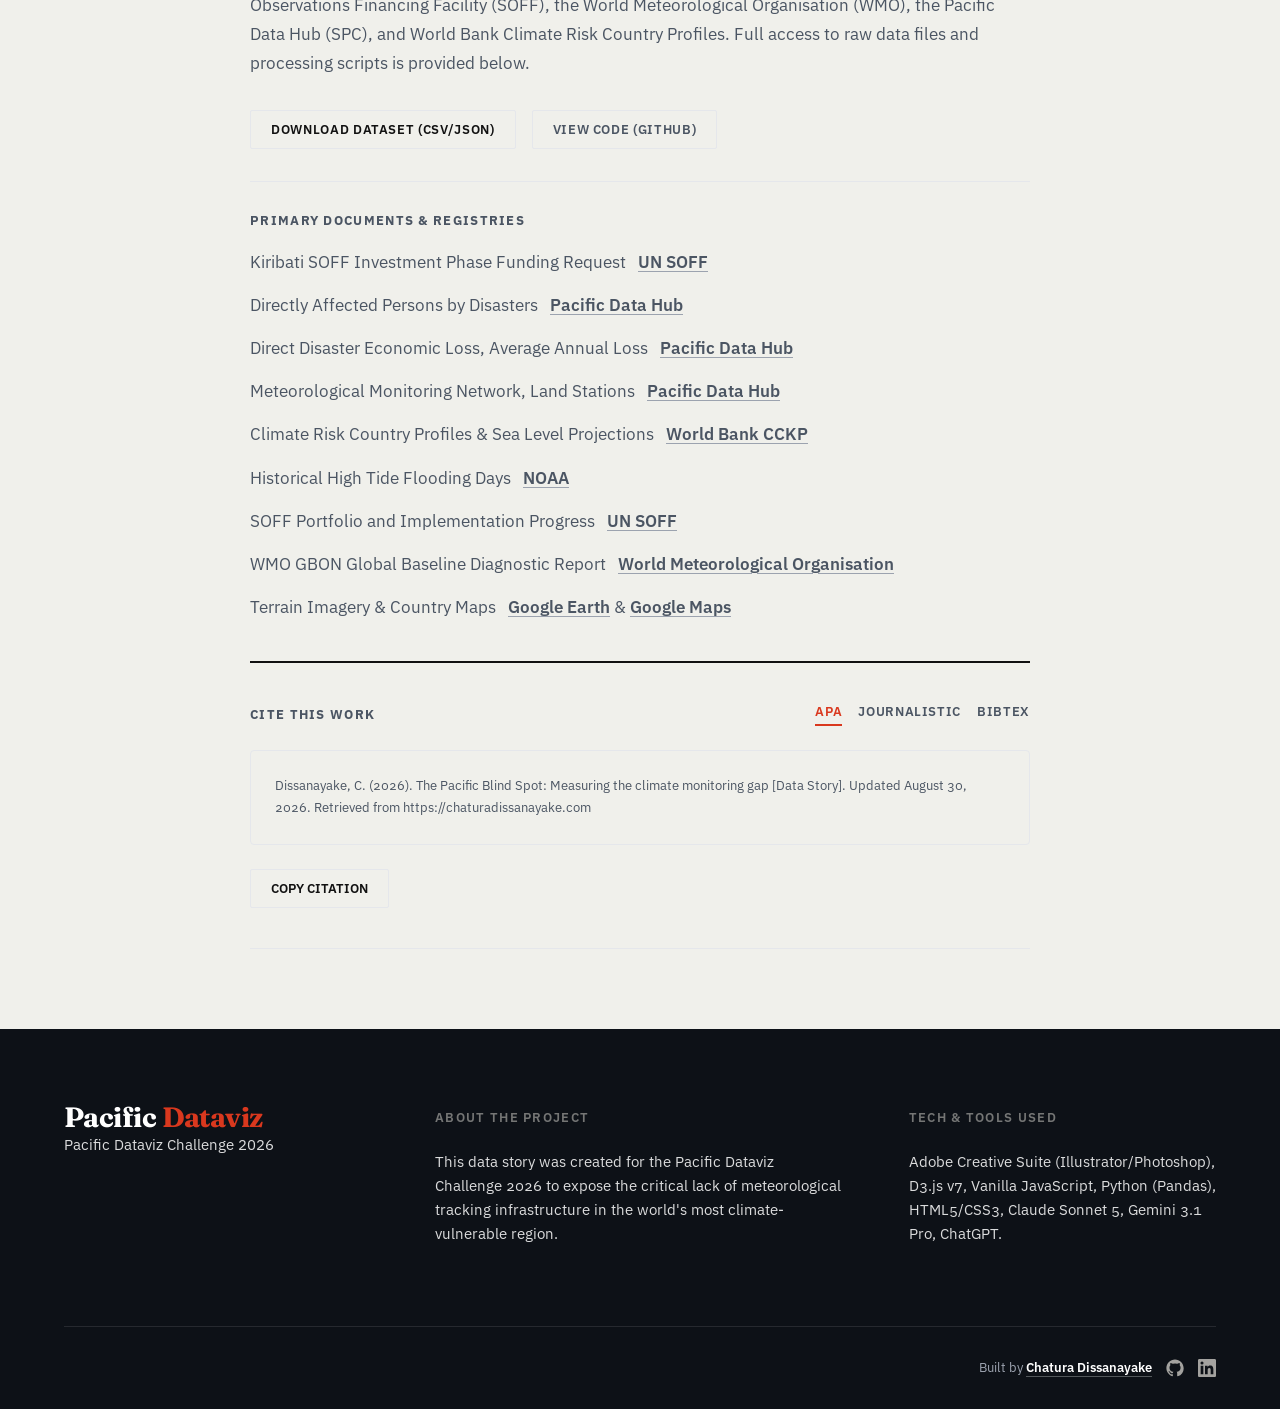
==== commit a1c90389: "2.2.16" ====
--- a/index.html
+++ b/index.html
@@ -206,13 +206,13 @@
         <a href="#overview" class="nav-link-primary">Story</a>
 
         <div class="mobile-only mobile-chapter-menu">
-            <a href="#central-figure" class="sub-nav-link">Chapter 01: The Global Gap</a>
-            <a href="#meteo-timeline" class="sub-nav-link">Chapter 02: The Stagnation</a>
-            <a href="#stakes" class="sub-nav-link">Chapter 03: The Stakes</a>
-            <a href="#human-cost" class="sub-nav-link">Chapter 04: Country by Country</a>
-            <a href="#projections" class="sub-nav-link">Chapter 05: The Horizon</a>
-            <a href="#funding" class="sub-nav-link">Chapter 06: Closing the Gap</a>
-            <a href="#conclusion" class="sub-nav-link">Chapter 07: Conclusion</a>
+            <a href="#central-figure" class="sub-nav-link">Chapter 01: Why Poorer Countries Can't See Storms Coming</a>
+            <a href="#meteo-timeline" class="sub-nav-link">Chapter 02: 100 Years of Barely Any Progress</a>
+            <a href="#stakes" class="sub-nav-link">Chapter 03: What Happens When You Can't Track a Storm</a>
+            <a href="#human-cost" class="sub-nav-link">Chapter 04: Which Pacific Nations Have Funding, and Which Don't</a>
+            <a href="#projections" class="sub-nav-link">Chapter 05: Rising Seas Are Making It Worse</a>
+            <a href="#funding" class="sub-nav-link">Chapter 06: Who's Paying to Fix This</a>
+            <a href="#conclusion" class="sub-nav-link">Chapter 07: The Fix Is Possible, It Just Needs Funding</a>
         </div>
 
         <a href="#methodology" class="nav-link-secondary">Methodology</a>
@@ -512,7 +512,7 @@
 </div>
 
         <p class="report-standfirst" style="margin: var(--space-10) auto 0 auto;">
-            The Pacific Ocean isn't just sinking due to rising seas; parts of it are also vanishing from our measurements. The Pacific faces the highest climate risks, yet effective monitoring depends on strong and well-funded data systems, which are currently insufficient.
+            The Pacific Ocean isn't just sinking due to rising seas, parts of it are also vanishing from our measurements. The Pacific faces the highest climate risks, yet effective monitoring depends on strong and well funded data systems, which are currently insufficient.
         </p>
 
         <hr class="hero-divider">
@@ -531,9 +531,9 @@
         <img src="assets/maps/pacificoceanfloor.webp" alt="" class="central-bg-map-layer" aria-hidden="true">
 
         <div class="central-figure-head reveal" style="text-align: left; max-width: 680px; margin: 0 auto 0 auto; padding: 0 var(--space-8);">
-            <span class="editorial-kicker">Chapter 01, The Global Gap</span>
-            <h2 class="editorial-subhead">We are operating in the dark</h2>
-            <p>Every forecast, every cyclone warning, every "evacuate now" alert starts the same way: with machines on the ground or in the upper air physically sensing the weather. Rich countries built dense webs of these machines decades ago and have maintained them, while poorer nations were promised the same baseline instruments but never received them, creating stark disparities. The further down the income ladder a country sits, the thinner its coverage becomes, with the Pacific's smallest island states most exposed to storms sitting at the bottom of that ladder.</p>
+            <span class="editorial-kicker">Chapter 01</span>
+            <h2 class="editorial-subhead">Why Poorer Countries Can't See Storms Coming</h2>
+            <p>Every forecast, every cyclone warning, every evacuate now alert starts the same way with machines on the ground or in the upper air physically sense the weather. Rich countries built dense webs of these machines decades ago and have maintained them, while poorer nations were promised the same baseline instruments but never received them, creating stark disparities. The further down the income ladder a country sits, the thinner its coverage becomes, with the Pacific's smallest island states most exposed to storms sitting at the bottom of that ladder.</p>
         </div>
 
         <div class="chart-controls-wrapper reveal on-dark">
@@ -569,15 +569,15 @@
         </div>
 
 <div class="central-figure-head reveal" style="text-align: left; max-width: 680px; margin: var(--space-4) auto 0 auto; padding: 0 var(--space-8);">
-            <p>Satellites can observe storm systems from space, but they cannot measure the crucial shifts in pressure, temperature, and humidity that turn a typical squall into a catastrophic cyclone. Without this essential "ground truth," <a href="https://wmo.int/site/early-warnings-all" target="_blank" rel="noopener" class="source-link">early warning systems</a> become unreliable; they are left guessing when disaster may strike. This shortfall has severe consequences for vulnerable populations, as highlighted by the <a href="https://wmo.int/" target="_blank" rel="noopener" class="source-link">World Meteorological Organisation's (WMO)</a> standards for effective monitoring.</p>
+            <p>Satellites can observe storm systems from space, but they cannot measure the crucial shifts in pressure, temperature, and humidity that turn a typical squall into a catastrophic cyclone. Without this essential ground truth, <a href="https://wmo.int/site/early-warnings-all" target="_blank" rel="noopener" class="source-link">early warning systems</a>  become unreliable, they are left guessing when disaster may strike. This shortfall has severe consequences for vulnerable populations, as highlighted by the <a href="https://wmo.int/" target="_blank" rel="noopener" class="source-link">World Meteorological Organisation's (WMO)</a> standards for effective monitoring.</p>
         </div>
 
         </section>
 
 <section class="article-section" id="meteo-timeline">
         <div class="article-copy reveal">
-            <span class="editorial-kicker">Chapter 02, The Stagnation</span>
-            <h2 class="editorial-subhead">A century of slow, uneven expansion</h2>
+            <span class="editorial-kicker">Chapter 02</span>
+            <h2 class="editorial-subhead">100 Years of Barely Any Progress</h2>
             <p>If we map exactly when every active land weather station in the Pacific was built, the pattern becomes visually obvious. Infrastructure went in decades ago in bursts, then growth slowed to a crawl for most countries, and for three, Nauru, Niue, and Pitcairn, it never started at all.</p>
         </div>
 
@@ -605,10 +605,10 @@
 
     <section class="article-section" id="stakes">
         <div class="article-copy reveal">
-            <span class="editorial-kicker">Chapter 03, The Stakes</span>
-            <h2 class="editorial-subhead">High exposure, low detection</h2>
+            <span class="editorial-kicker">Chapter 03</span>
+            <h2 class="editorial-subhead">What Happens When You Can't Track a Storm</h2>
             <p>Vanuatu is a useful place to see what this gap actually costs. It gets hit by cyclones and floods most years, and most years the damage barely registers. Then, every so often, one storm sweeps through and the number of people affected jumps from a few thousand to hundreds of thousands in a single season. The chart below plays that pattern out year by year, for Vanuatu, and for every other Pacific country this story tracks.</p>
-            <p>That up-and-down pattern is exactly what you'd expect when ground-level data is thin. Without local stations to pin down a storm's path and strength, forecasters have to lean on rougher satellite estimates, and the <a href="https://wmo.int/site/early-warnings-all" target="_blank" rel="noopener" class="source-link">time people have to evacuate</a> shrinks from days to hours.</p>
+            <p>That up and down pattern is exactly what you'd expect when ground level data is thin. Without local stations to pin down a storm's path and strength, forecasters have to lean on rougher satellite estimates, and the <a href="https://wmo.int/site/early-warnings-all" target="_blank" rel="noopener" class="source-link">time people have to evacuate</a> shrinks from days to hours.</p>
             <p> Neglected monitoring equipment doesn't show up as a line item on a budget, it shows up as <a href="https://pacificdata.org/data/dataset/sustainable-development-goal-11-sustainable-cities-and-communities-df-sdg-11" target="_blank" rel="noopener" class="source-link">disaster recovery bills and unprotected communities</a>, chart after chart, year after year.</p>
         </div>
 
@@ -681,8 +681,8 @@
 
     <section class="article-section" id="human-cost">
         <div class="article-copy reveal">
-            <span class="editorial-kicker">Chapter 04, Country by Country</span>
-            <h2 class="editorial-subhead">Guess who's actually funded</h2>
+            <span class="editorial-kicker">Chapter 04</span>
+            <h2 class="editorial-subhead">Which Pacific Nations Have Funding, and Which Don't</h2>
             <p>Regional averages hide how uneven this gap really is. Some island nations are still years from having a single new station funded, while a handful have already broken through to hardware money.</p>
         </div>
 
@@ -855,9 +855,9 @@
 
 <section class="article-section" id="projections">
         <div class="article-copy reveal" style="margin-bottom: var(--space-4);">
-            <span class="editorial-kicker">Chapter 05, The Horizon</span>
-            <h2 class="editorial-subhead">The compounding sea-level threat</h2>
-            <p>Sea-level rise doesn't arrive as a single dramatic flood. It arrives as a road that used to flood only in the worst storms, and now floods on an ordinary high tide. At the Pago Pago gauge, that's a trend visible within a single generation, quietly reshaping what counts as normal weather.</p>
+            <span class="editorial-kicker">Chapter 05</span>
+            <h2 class="editorial-subhead">Rising Seas Are Making It Worse</h2>
+            <p>Sea-level rise doesn't arrive as a single dramatic flood. It arrives as a road that used to flood only in the worst storms, and now floods on an ordinary high tide. At the Pago Pago, American Samoa gauge, that's a trend visible within a single generation, quietly reshaping what counts as normal weather.</p>
             <p>Where that trend goes next is a matter of how much the world emits between now and the year 2100, the ruler below lays out the range. But for atolls that sit barely three meters above the waterline, even the most optimistic pathway means extreme tides and cyclone-driven storm surges pushing critical infrastructure toward being permanently flood-prone, without rapid adaptation.</p>
         </div>
 
@@ -874,7 +874,7 @@
         </div>
         <div class="caption-wrapper">
             <figcaption class="source-caption">
-                    <span class="caption-desc">Days per year with high-tide flooding at the Pago Pago gauge, 1979–2026.</span>
+                    <span class="caption-desc">Days per year with high-tide flooding at the Pago Pago, American Samoa gauge, 1979–2026.</span>
                     <span class="source-details"><a href="https://tidesandcurrents.noaa.gov/inundationdb/inundation.html?id=1770000#flooddays" target="_blank" rel="noopener" class="source-link">NOAA</a>. 1979-2026 Annual Flood Days at 1770000, Pago Pago, American Samoa Threshold: 0.99 feet above MHHW.</span>
                 </figcaption>
         </div>
@@ -911,7 +911,7 @@
             <div class="chart-canvas reveal" id="projection-canvas" data-scene="projection" style="margin-bottom: 0;">
                 <div class="sr-only">
                     <table>
-                        <caption>Observed sea-level rise (Pago Pago) and year 2100 projections by emissions pathway</caption>
+                        <caption>Observed sea-level rise (Pago Pago, American Samoa) and year 2100 projections by emissions pathway</caption>
                         <thead><tr><th>Series</th><th>Value</th></tr></thead>
                         <tbody id="sr-table-projection"></tbody>
                     </table>
@@ -935,9 +935,9 @@
 
 <section class="article-section" id="funding">
         <div class="article-copy reveal">
-            <span class="editorial-kicker">Chapter 06, Closing the Gap</span>
-            <h2 class="editorial-subhead">Financing the Pacific radar grid</h2>
-            <p>The <a href="https://www.un-soff.org/" target="_blank" rel="noopener" class="source-link">United Nations set up a fund called SOFF (the Systematic Observations Financing Facility)</a> to pay for exactly this kind of weather equipment on the ground and in the upper air. It's the closest thing this story has to an answer already in motion. The chart below tracks Readiness budgets against Investment Phase advisory fees, a small slice of the total; full hardware Investment approvals run into the millions of dollars per country once a country clears the pipeline.</p>
+            <span class="editorial-kicker">Chapter 06</span>
+            <h2 class="editorial-subhead">Who's Paying to Fix This</h2>
+            <p>The <a href="https://www.un-soff.org/" target="_blank" rel="noopener" class="source-link">United Nations set up a fund called SOFF (the Systematic Observations Financing Facility)</a> to pay for exactly this kind of weather equipment on the ground and in the upper air. It's the closest thing this story has to an answer already in motion. The chart below tracks Readiness budgets against investment phase advisory fees, a small slice of the total full hardware investment approvals run into the millions of dollars per country once a country clears the pipeline.</p>
             <p>A mechanism to close this gap already exists, backed by partner advisors and implementing entities like UNEP, UNDP, and the World Bank. The work left is not inventing a solution, it is pushing the countries still doing paperwork through to the investment phase. That is a funding and political-will problem, not a technical one.</p>
         </div>
 
@@ -997,10 +997,10 @@
 
     <section class="article-section" id="conclusion">
         <div class="article-copy reveal" style="margin-bottom: var(--space-20);">
-            <span class="editorial-kicker">Chapter 07, Conclusion</span>
-            <h2 class="editorial-subhead">Closing the blind spot</h2>
+            <span class="editorial-kicker">Chapter 07</span>
+            <h2 class="editorial-subhead">The Fix Is Possible, It Just Needs Funding</h2>
             <p>The Pacific's monitoring gap isn't a fact of geography. It's a shortage of equipment and funding, and that can be fixed. As the planet keeps warming and extreme weather keeps getting worse, the cost of flying blind, in lives and in money, only keeps growing.</p>
-            <p><a href="https://wmo.int/site/early-warnings-all" target="_blank" rel="noopener" class="source-link">Early warning systems</a> are one of the most cost-effective tools humanity has against climate disasters, the <a href="https://wmo.int/topics/early-warning-system" target="_blank" rel="noopener" class="source-link">WMO puts the return at nearly tenfold</a>: roughly ten dollars in avoided damage for every dollar spent. But they only work if there's hardware on the ground, satellites overhead, and steady funding to keep both running.</p>
+            <p><a href="https://wmo.int/site/early-warnings-all" target="_blank" rel="noopener" class="source-link">Early warning systems</a> are one of the most cost-effective tools humanity has against climate disasters, the <a href="https://wmo.int/topics/early-warning-system" target="_blank" rel="noopener" class="source-link">WMO puts the return at nearly tenfold</a> roughly ten dollars in avoided damage for every dollar spent. But they only work if there's hardware on the ground, satellites overhead, and steady funding to keep both running.</p>
             <p>That shortage is a real barrier to building resilient infrastructure and taking meaningful climate action, the two goals the United Nations set for every country under <strong>SDG 9</strong> and <strong>SDG 13</strong>.</p>
             <p>Pacific nations are on the front line of a crisis they didn't cause. Giving them the basic tools to see a storm coming is not too much to ask, it's the least the rest of the world owes them.</p>
 
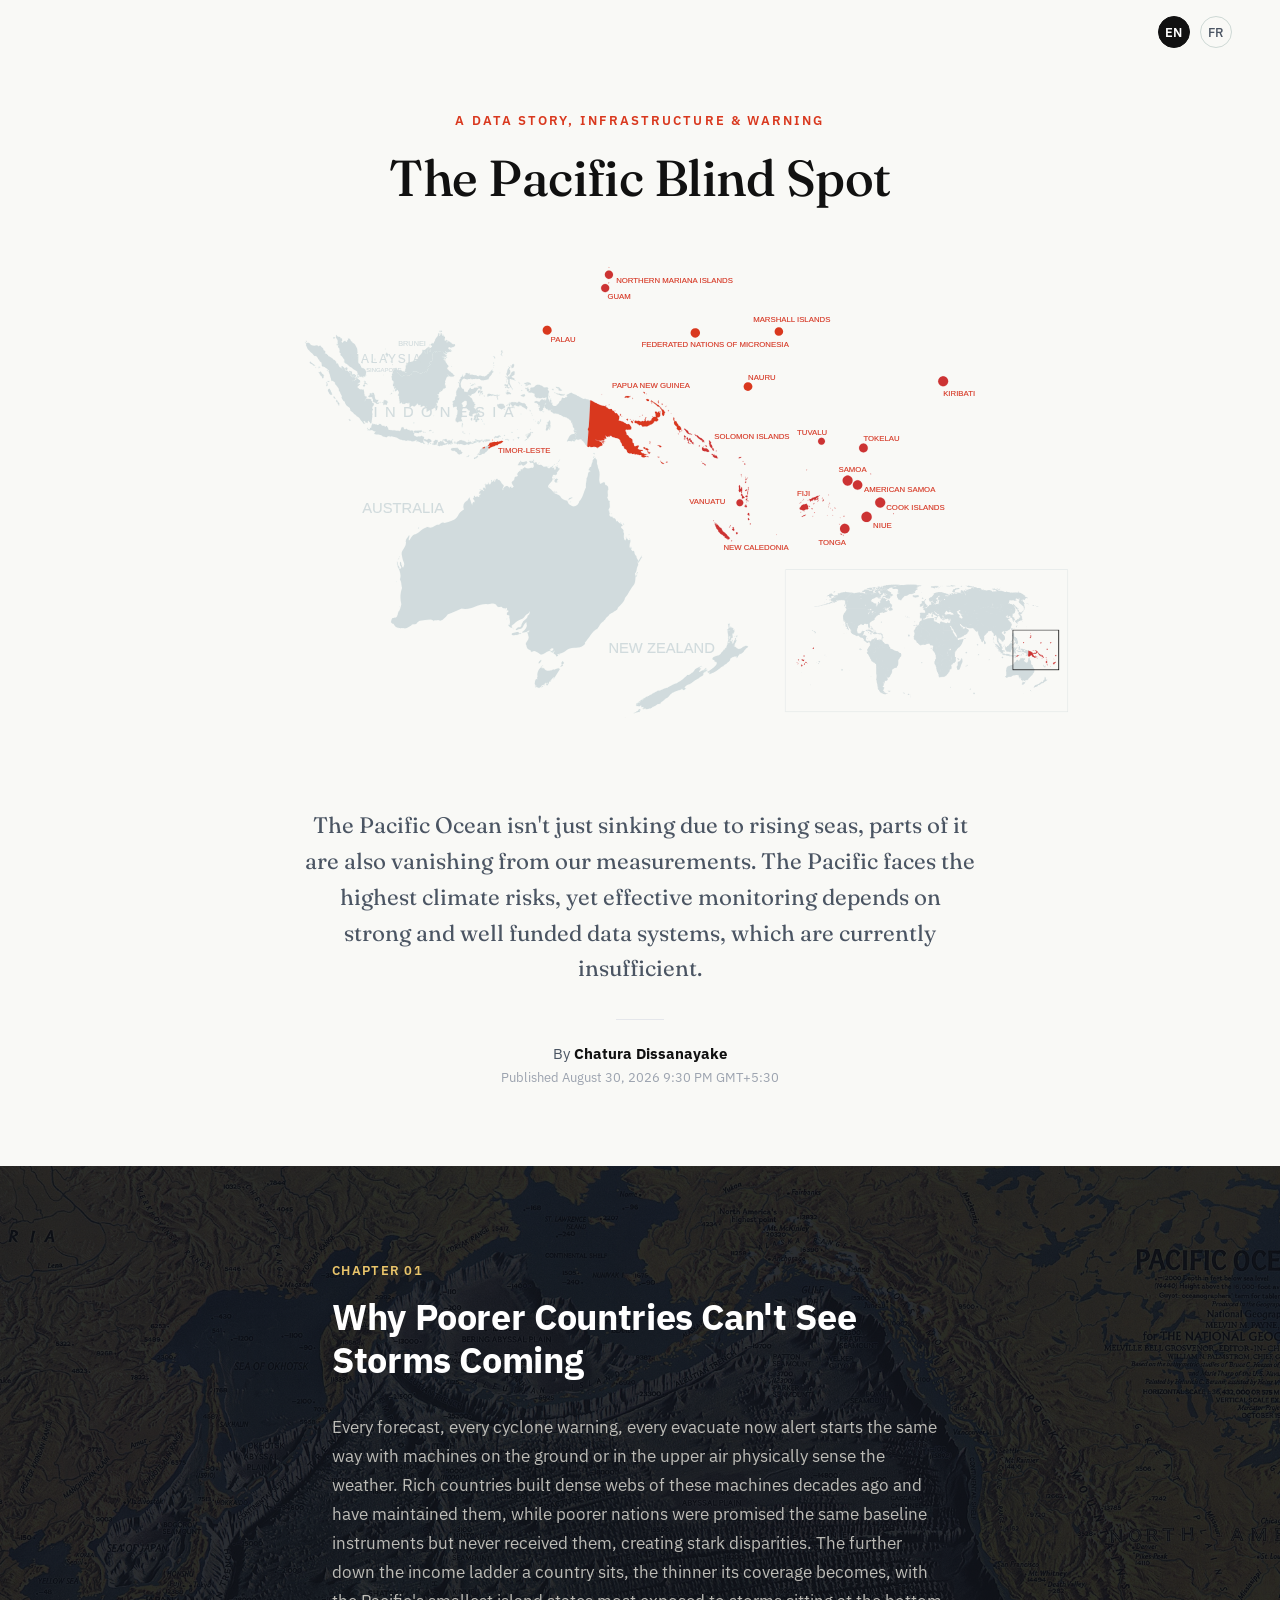
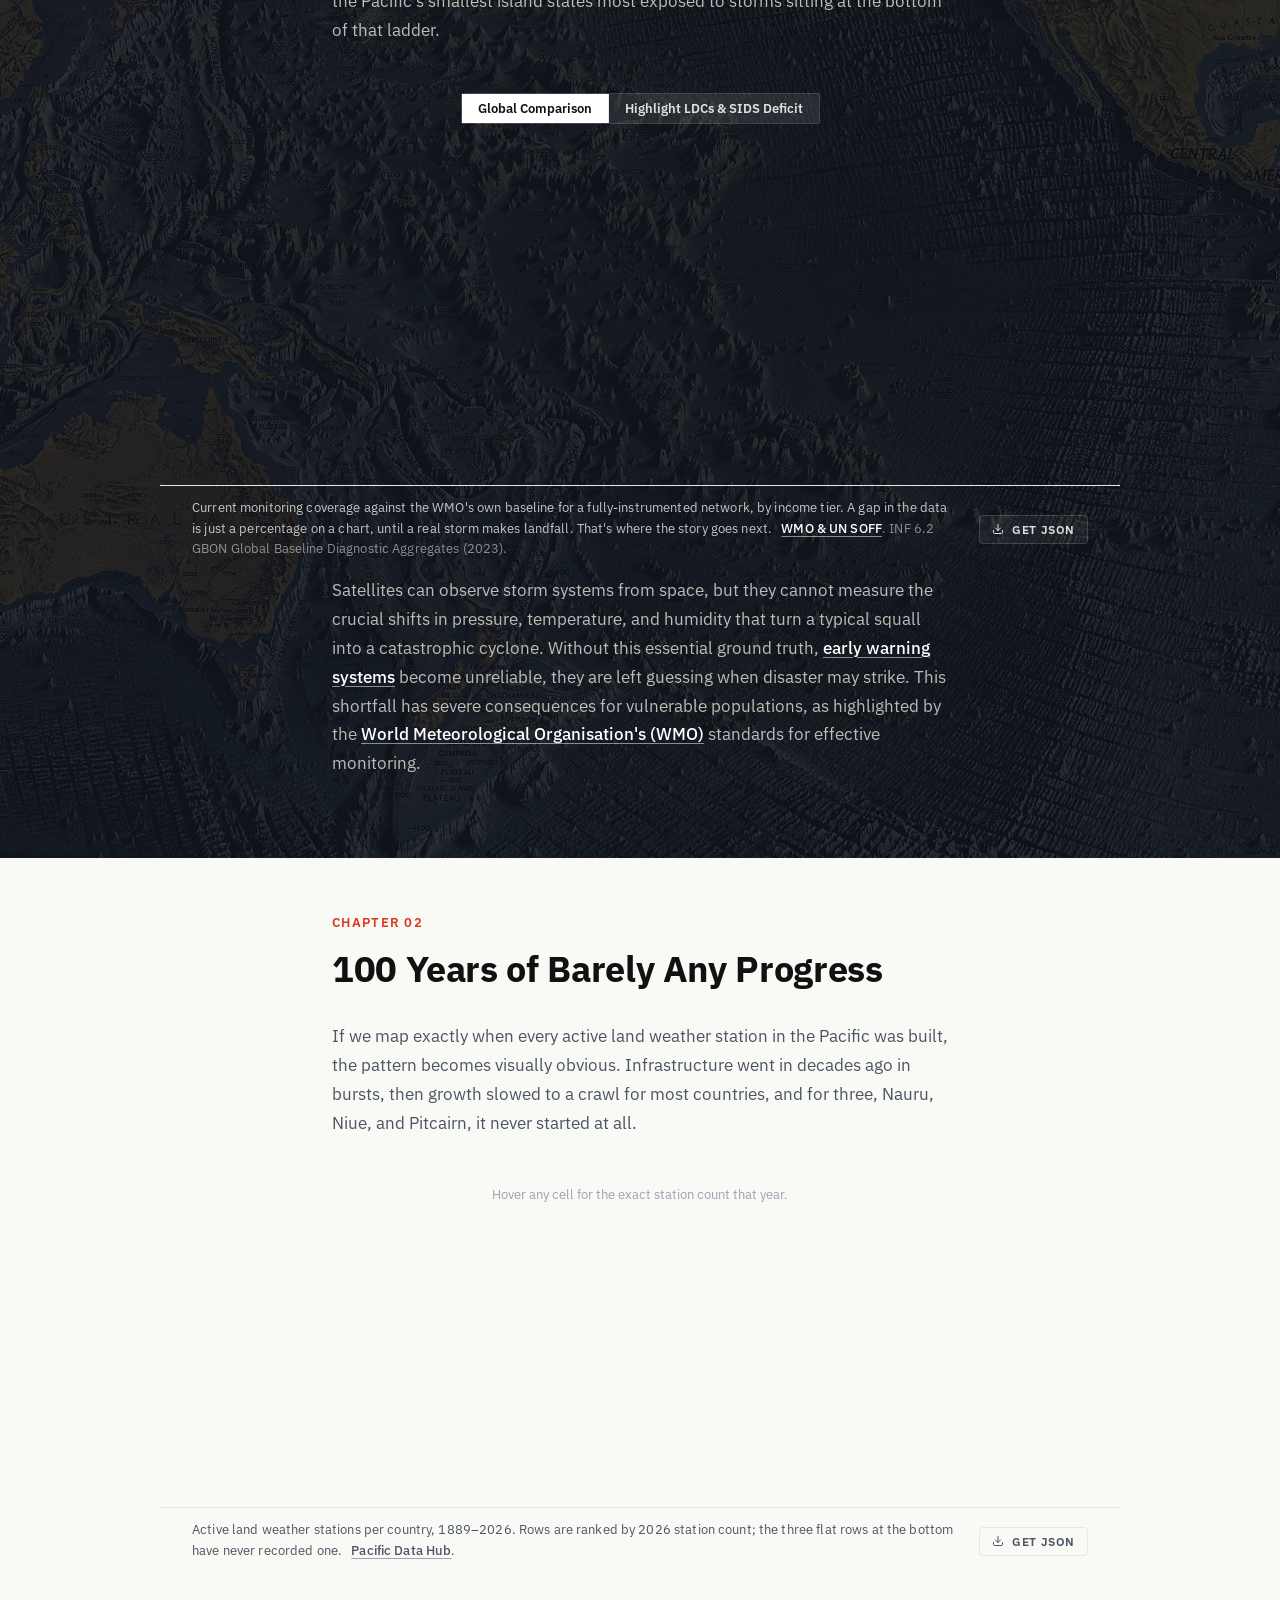
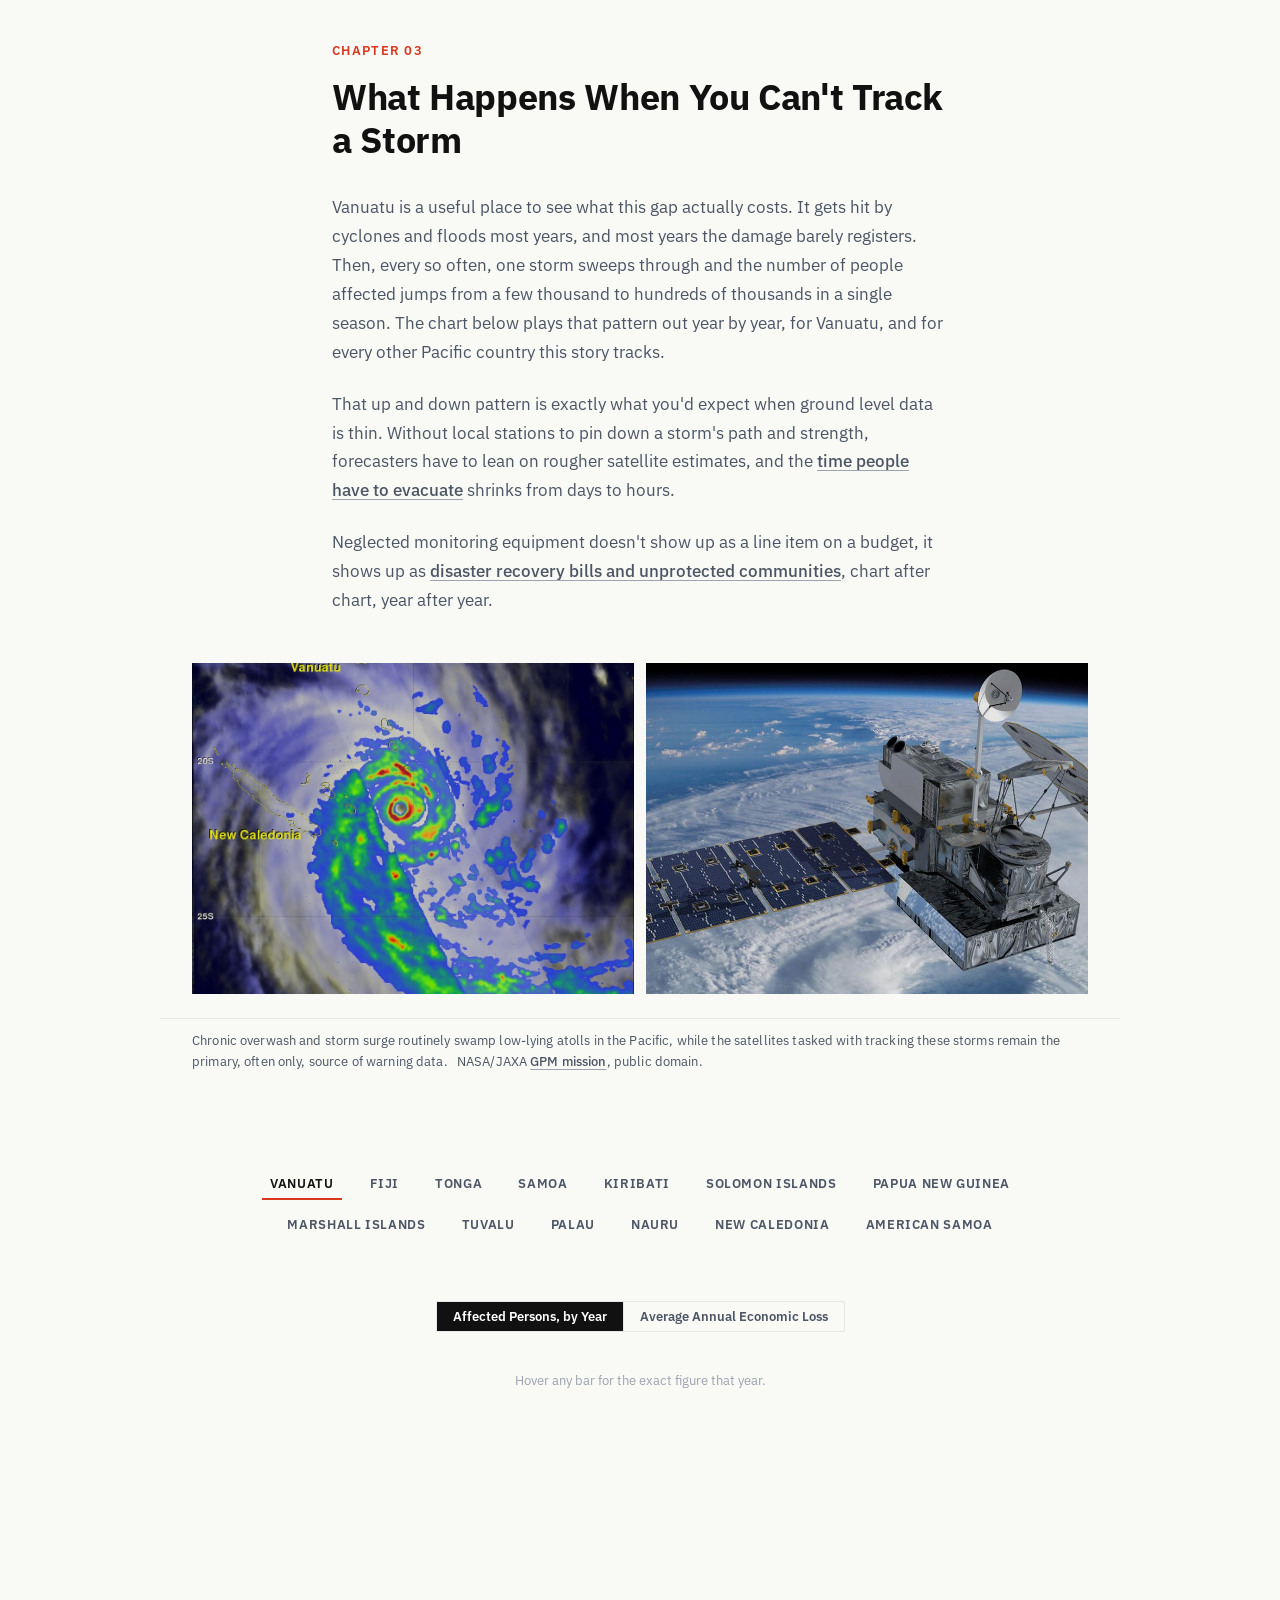
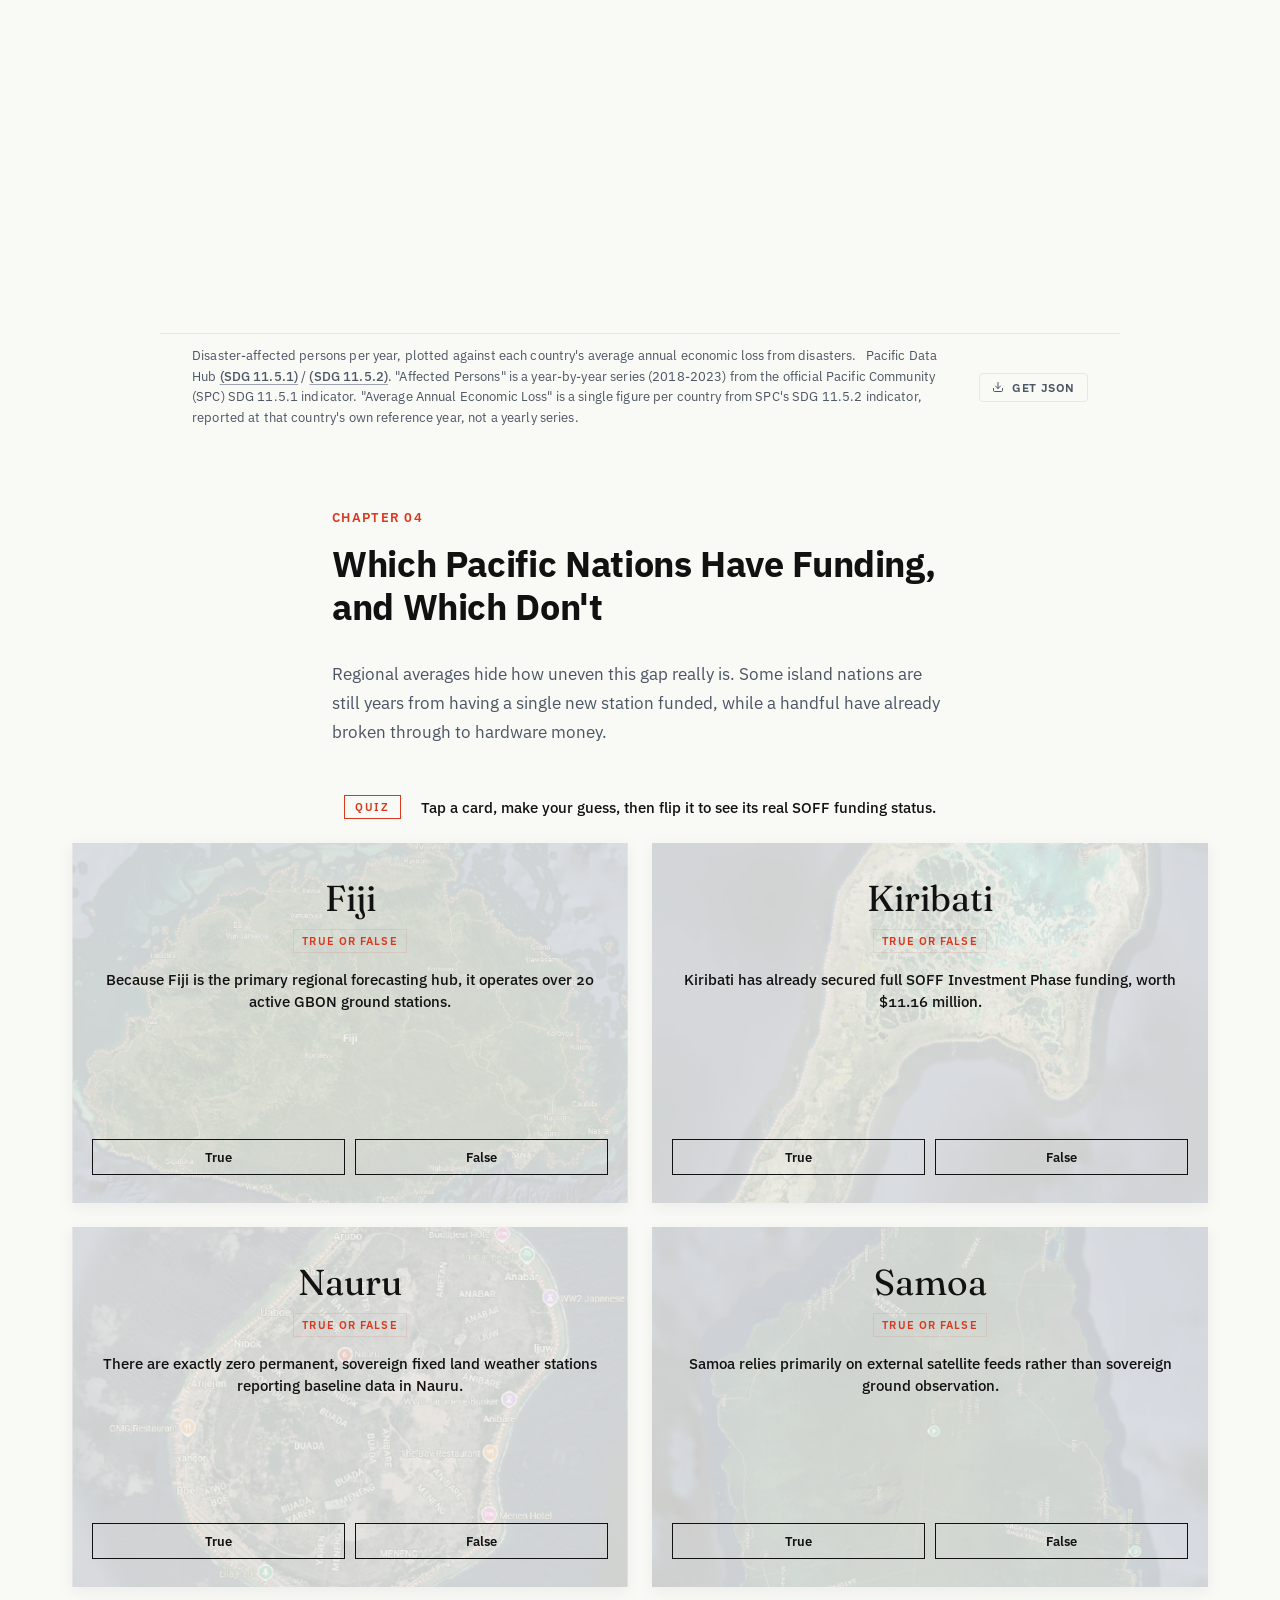
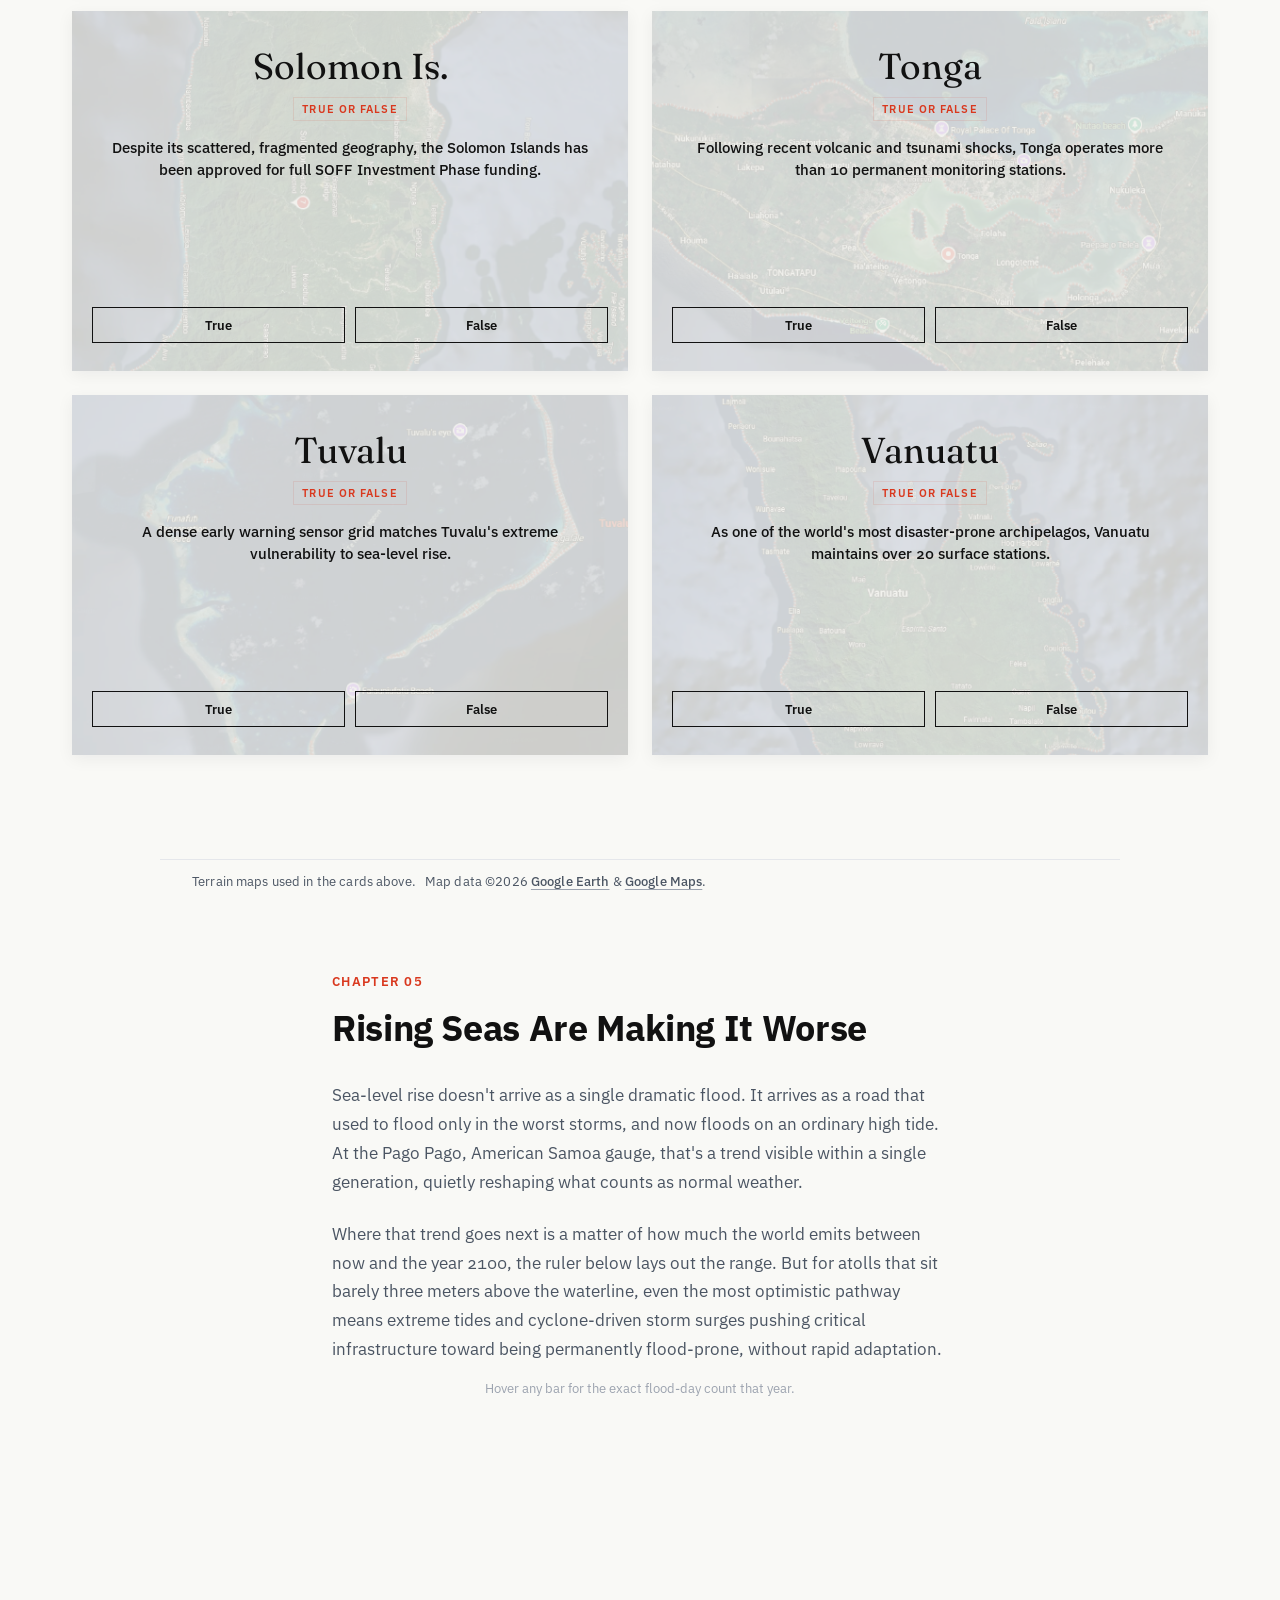
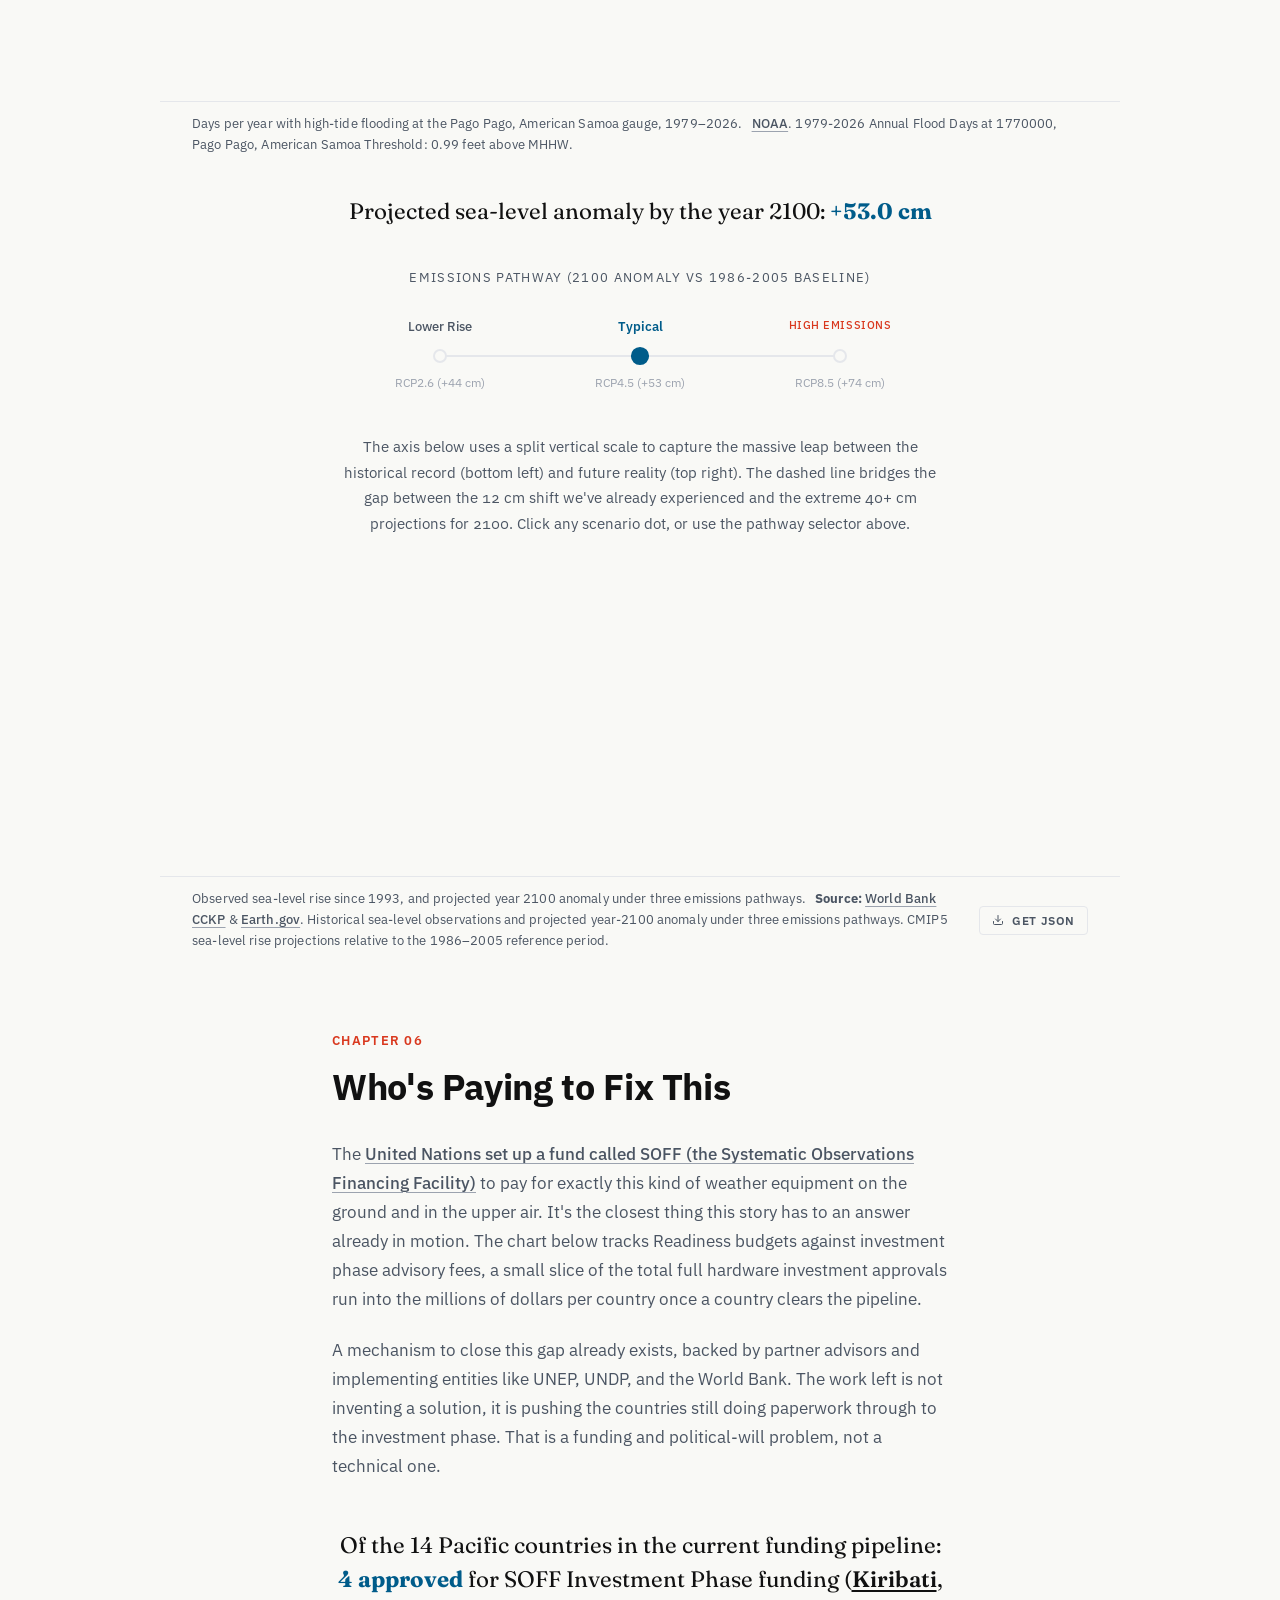
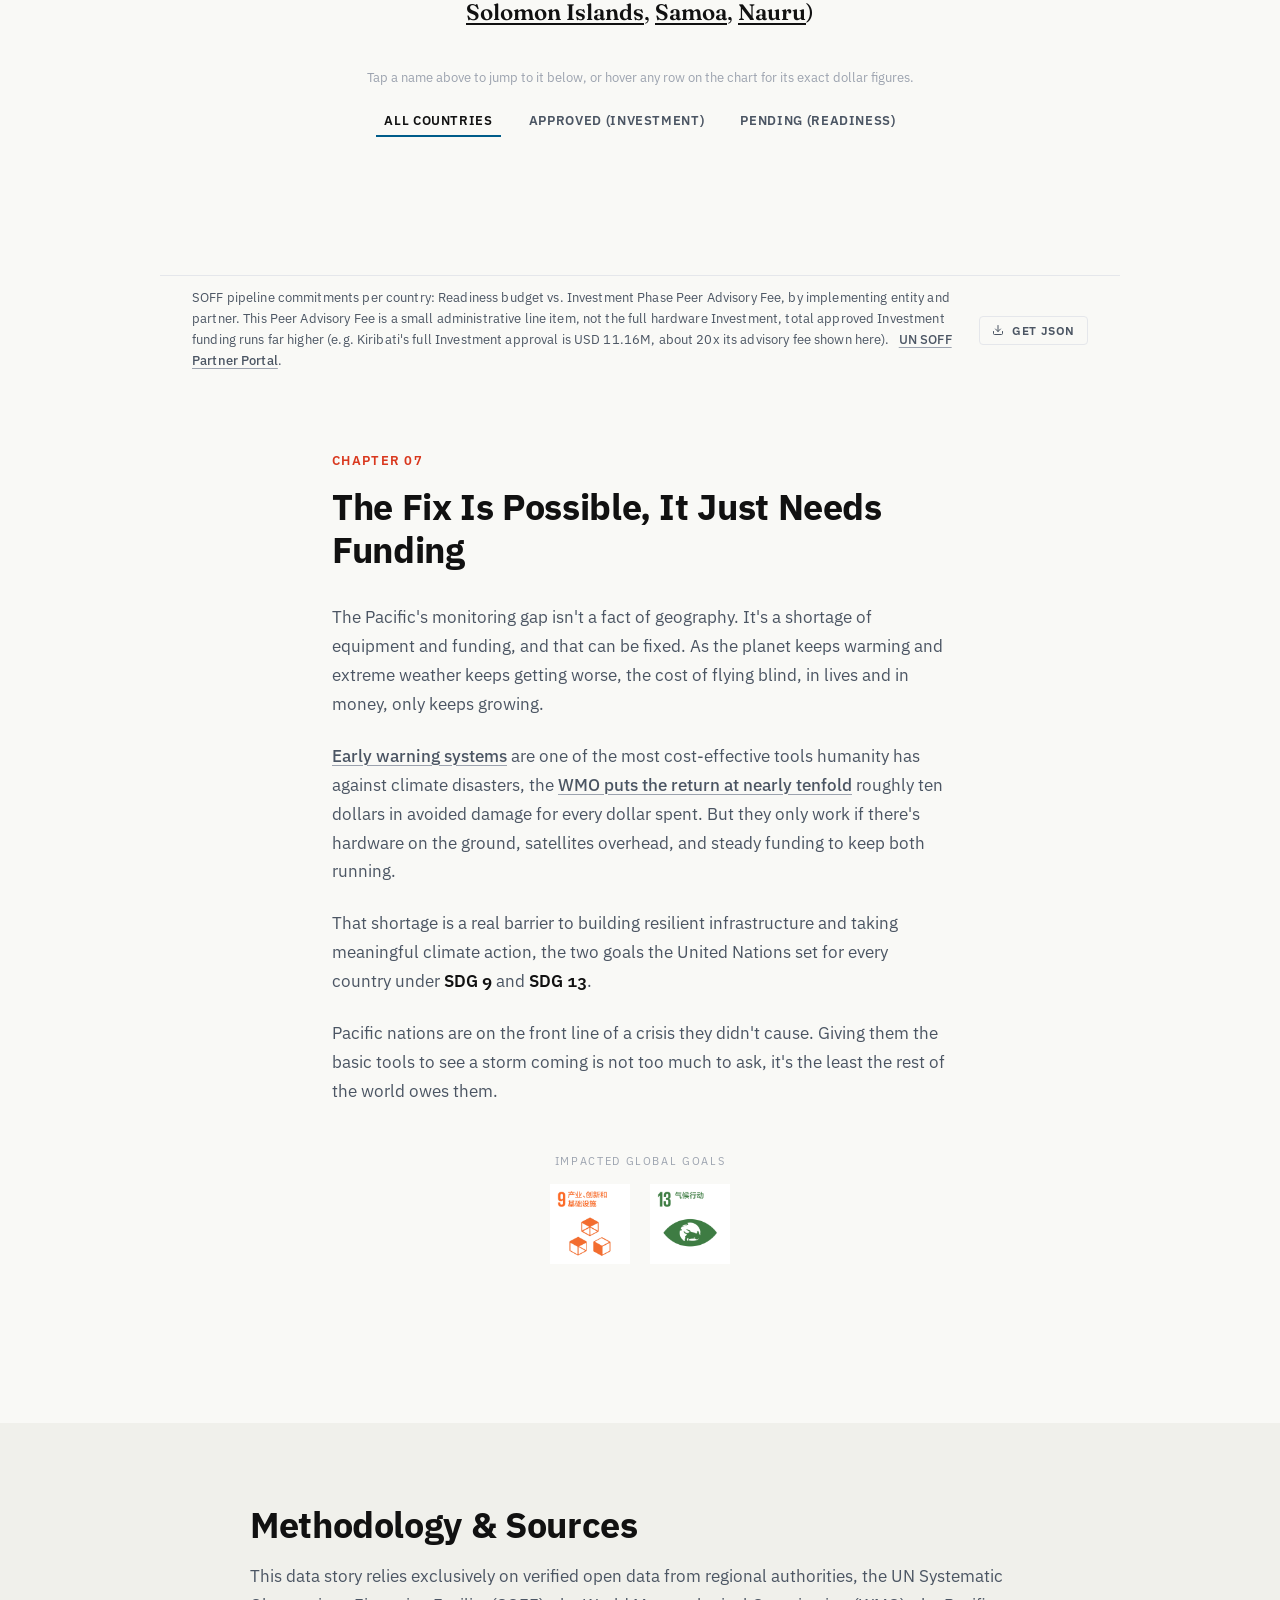
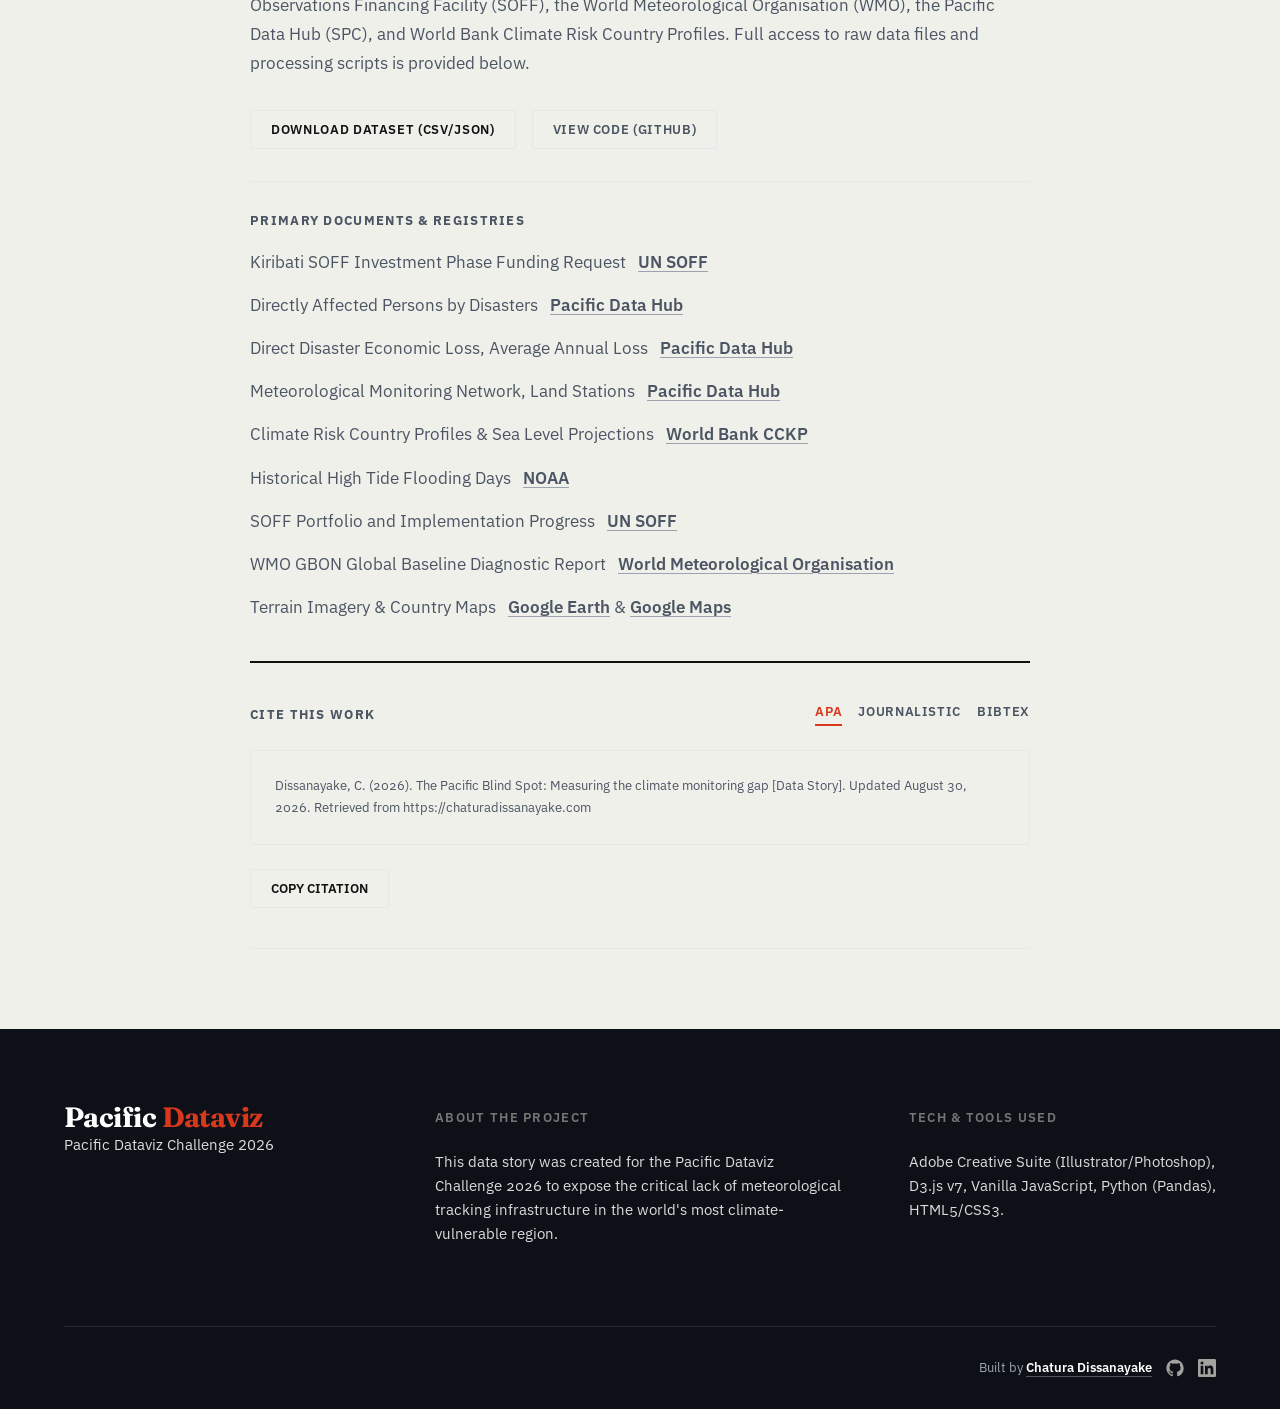
==== commit 18f02149: "2.2.17" ====
--- a/index.html
+++ b/index.html
@@ -1097,7 +1097,7 @@
             <div class="footer-col">
                 <h4 class="footer-heading">Tech & tools used</h4>
                 <p class="footer-text">
-                    Adobe Creative Suite (Illustrator/Photoshop), D3.js v7, Vanilla JavaScript, Python (Pandas), HTML5/CSS3, Claude Sonnet 5, Gemini 3.1 Pro, ChatGPT.
+                    Adobe Creative Suite (Illustrator/Photoshop), D3.js v7, Vanilla JavaScript, Python (Pandas), HTML5/CSS3.
                 </p>
             </div>
         </div>
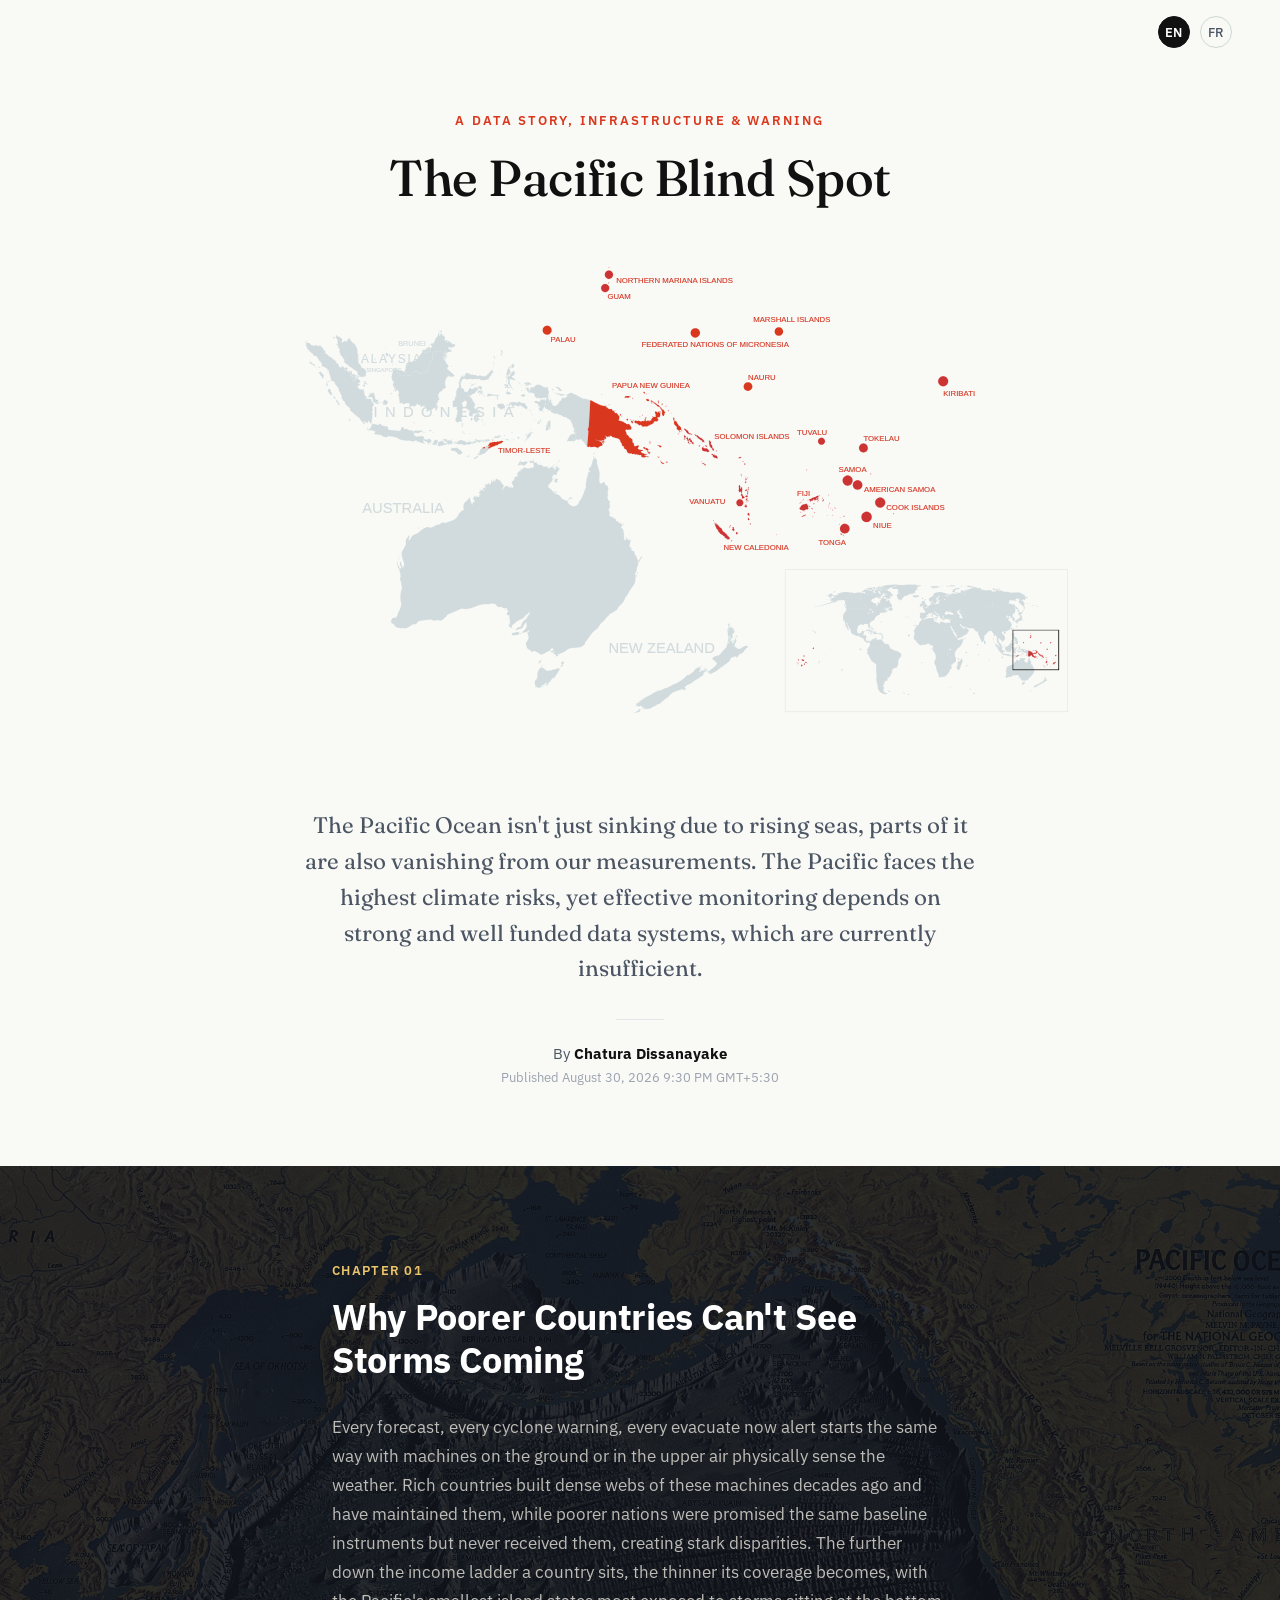
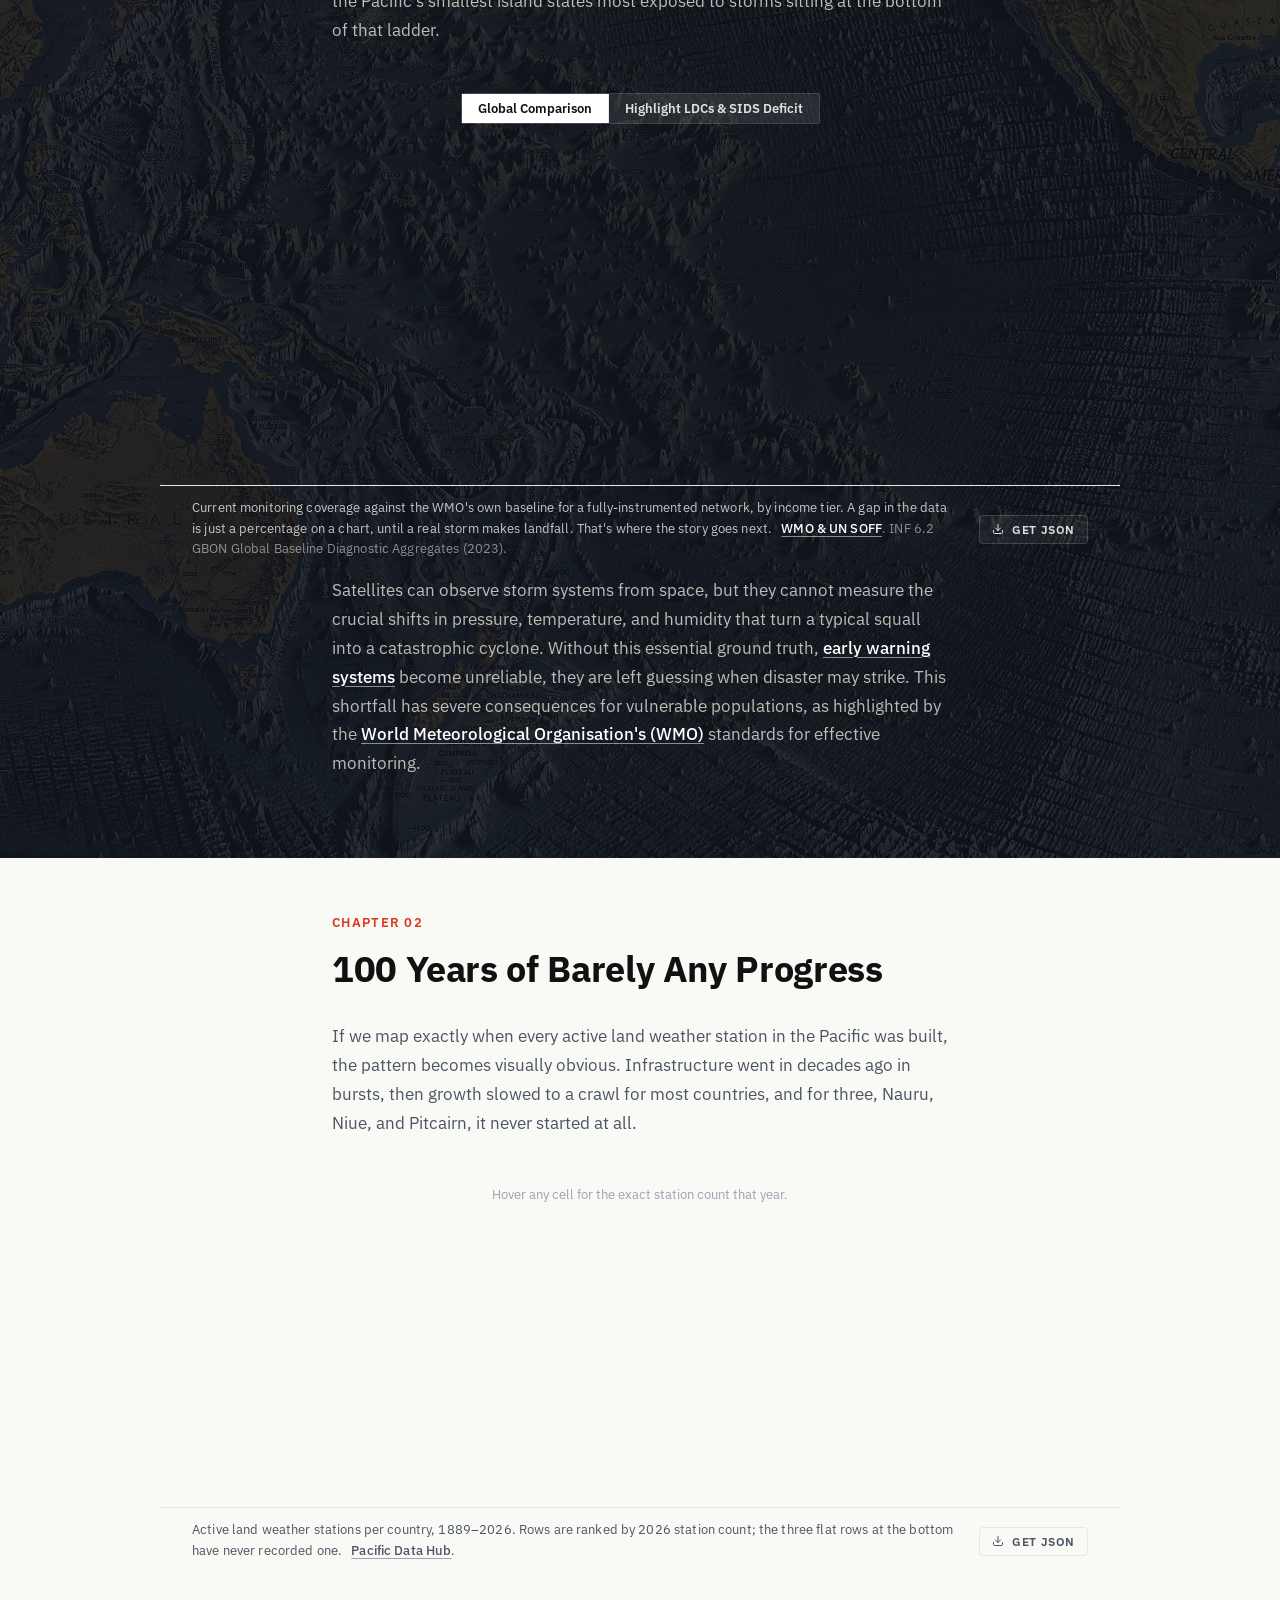
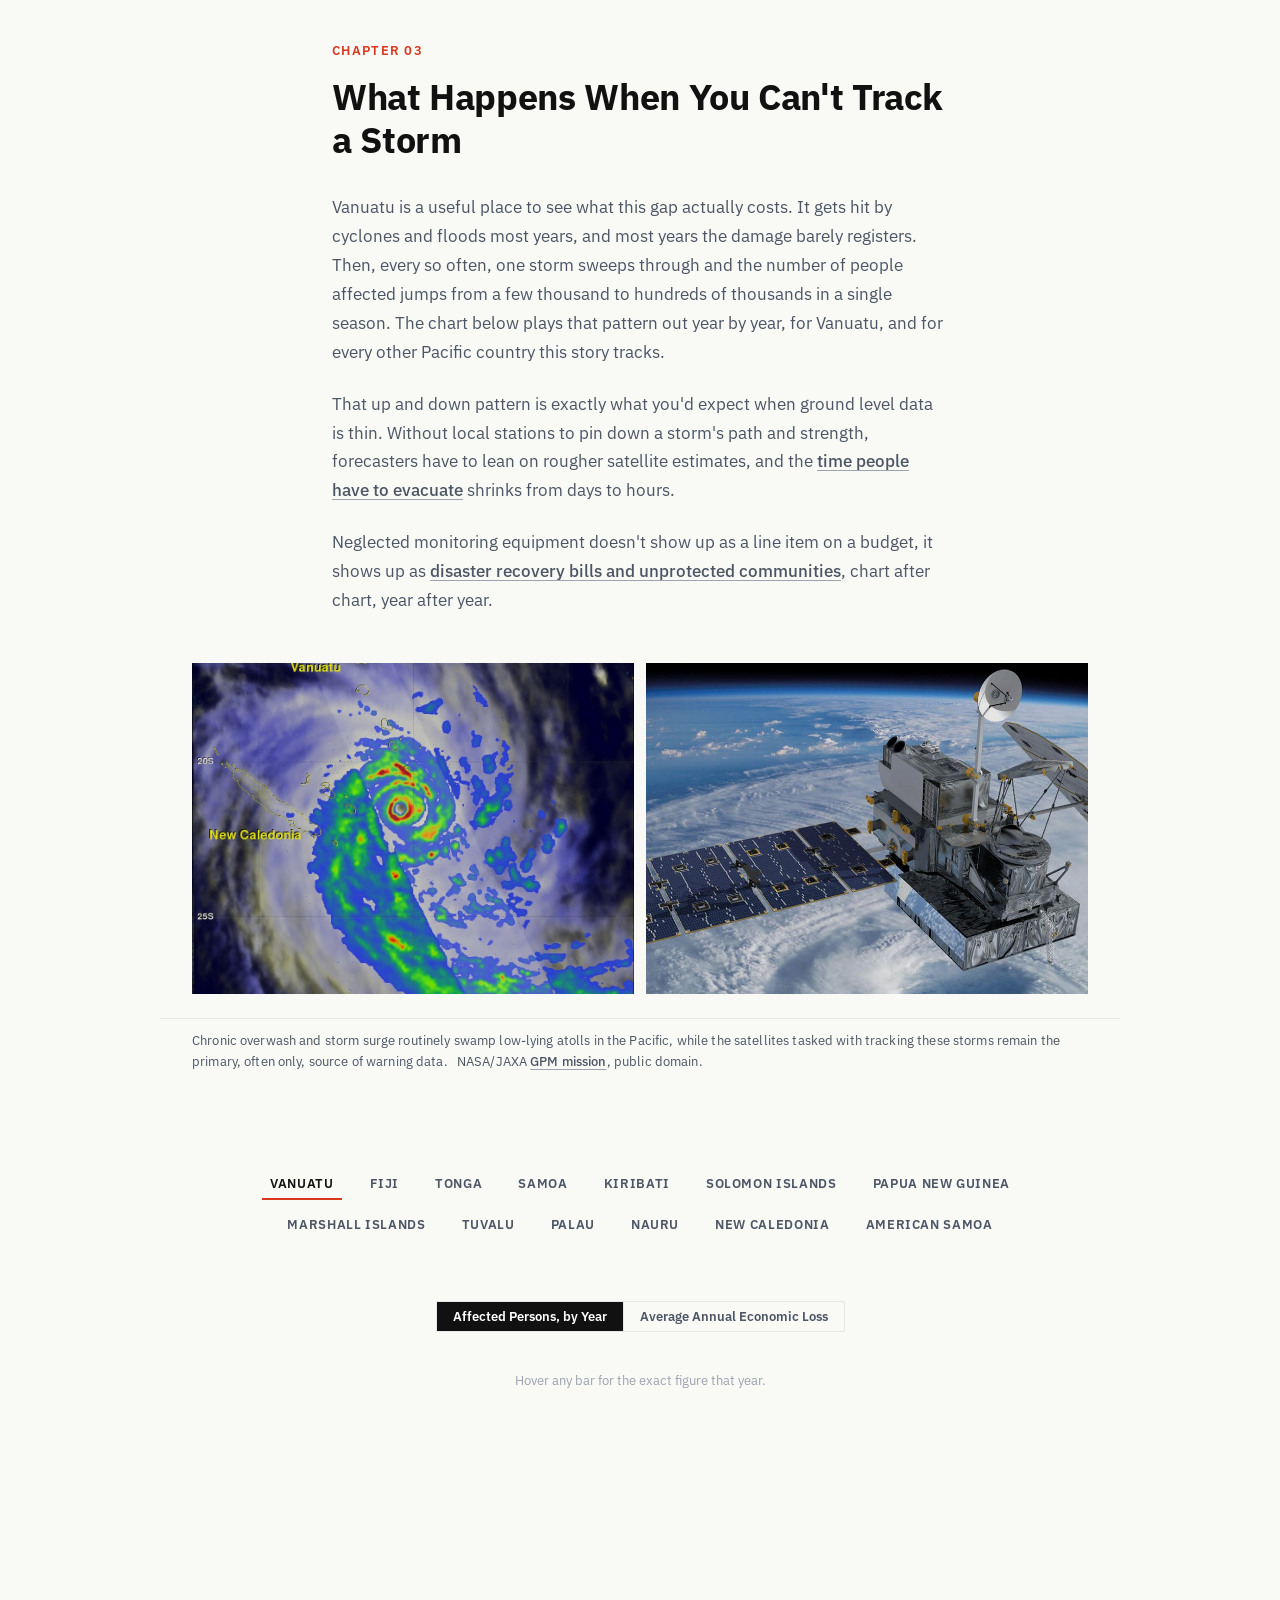
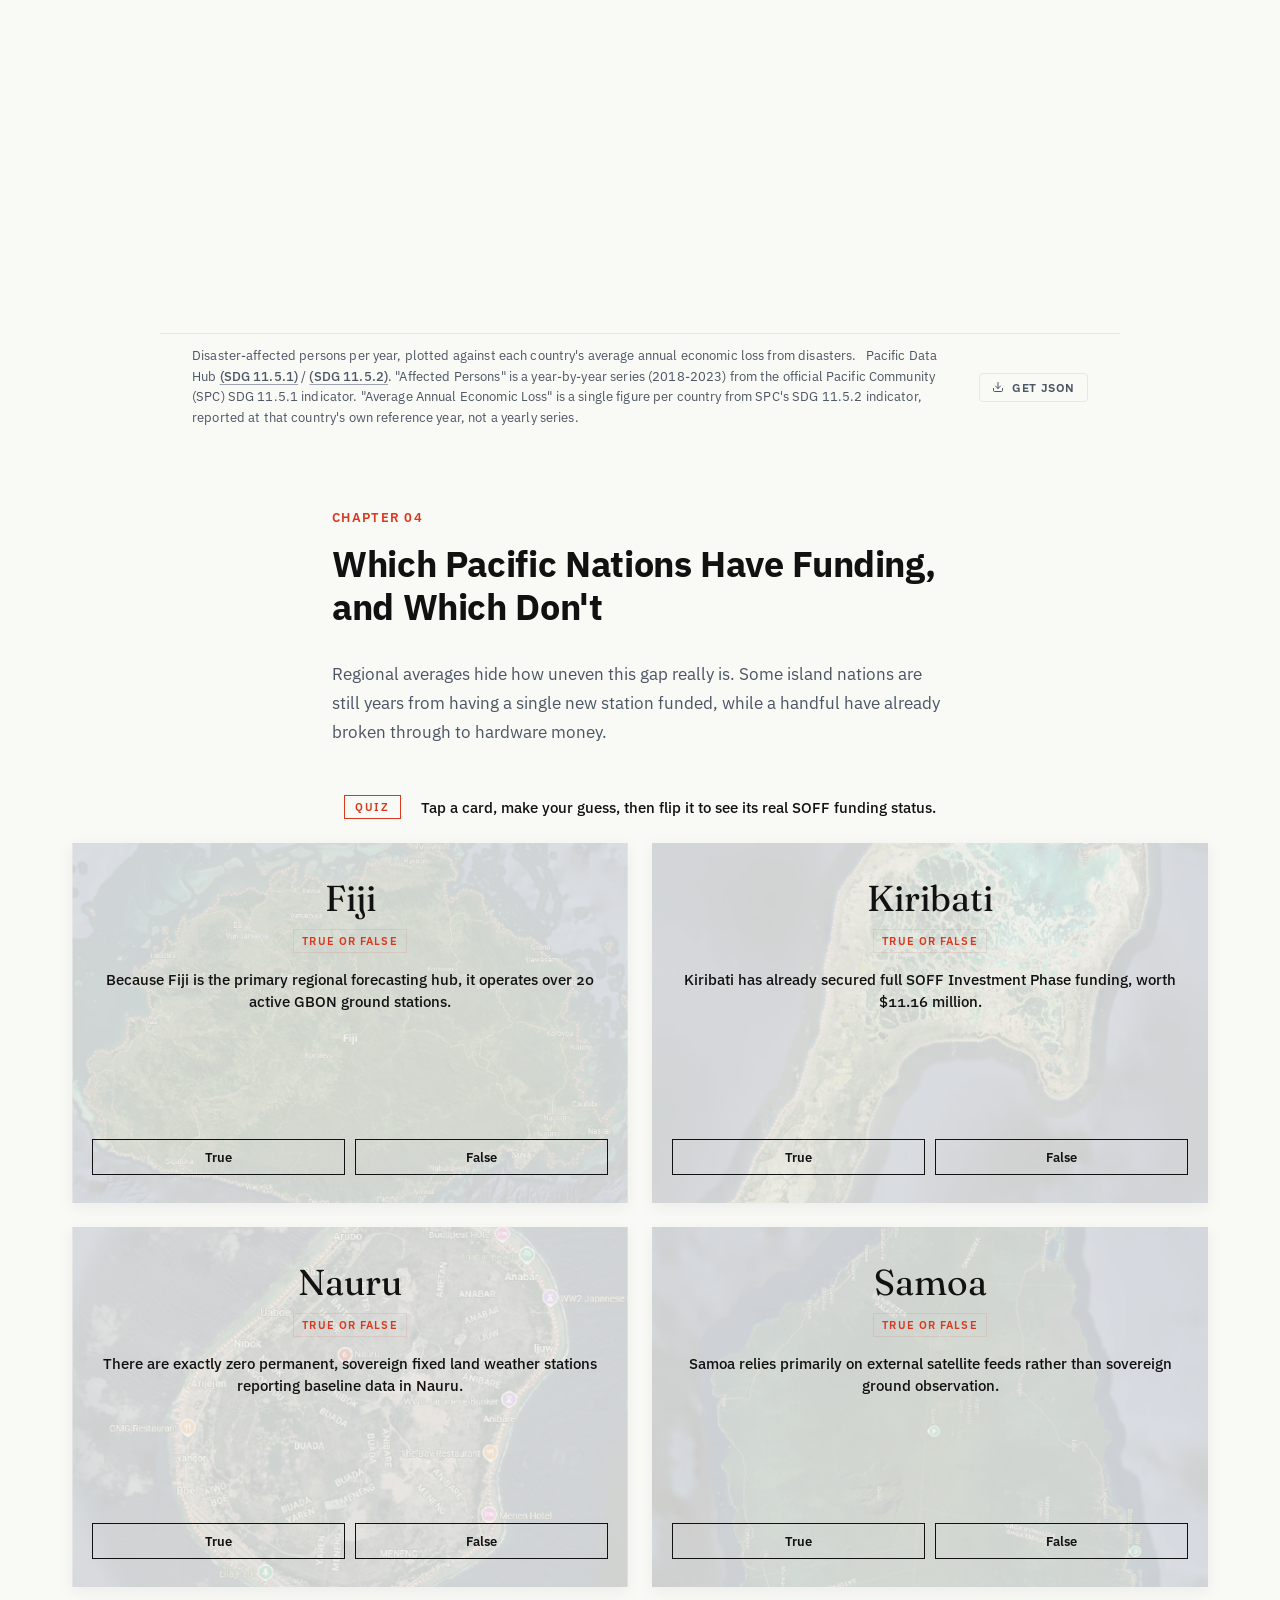
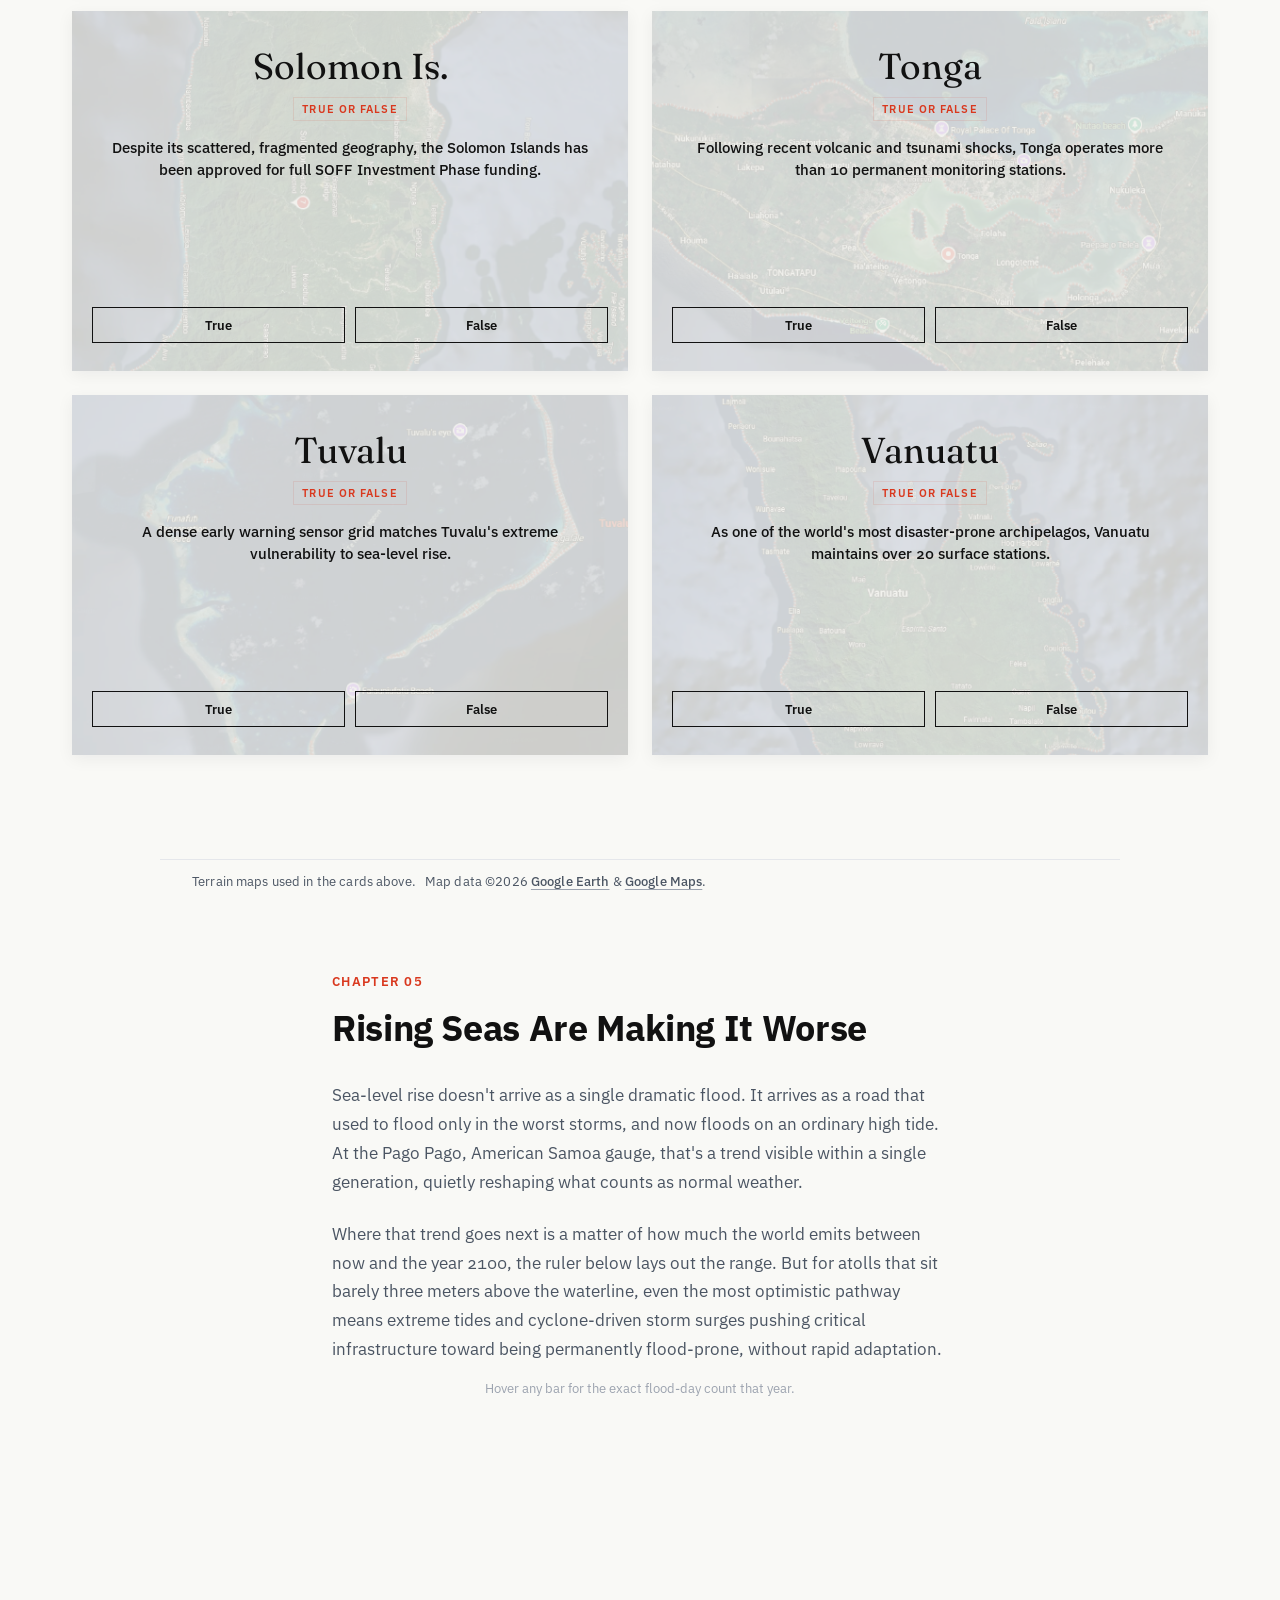
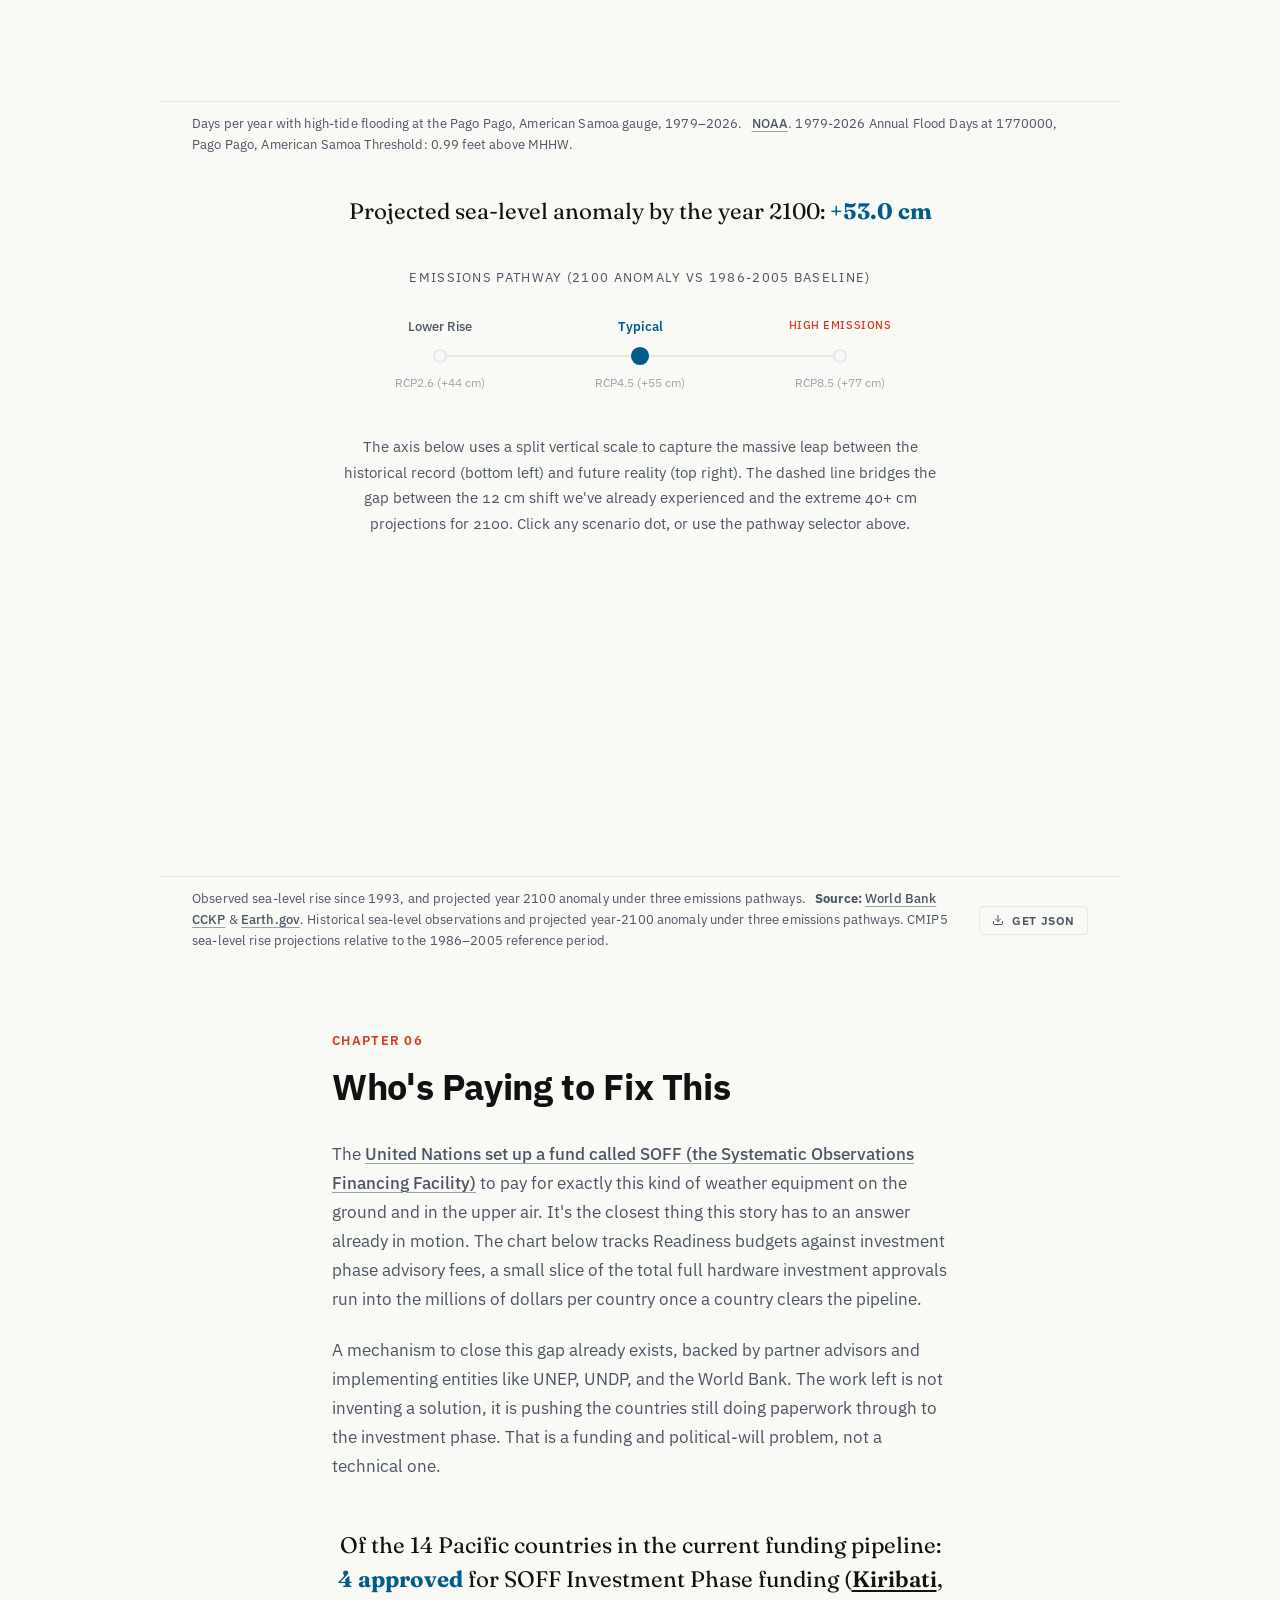
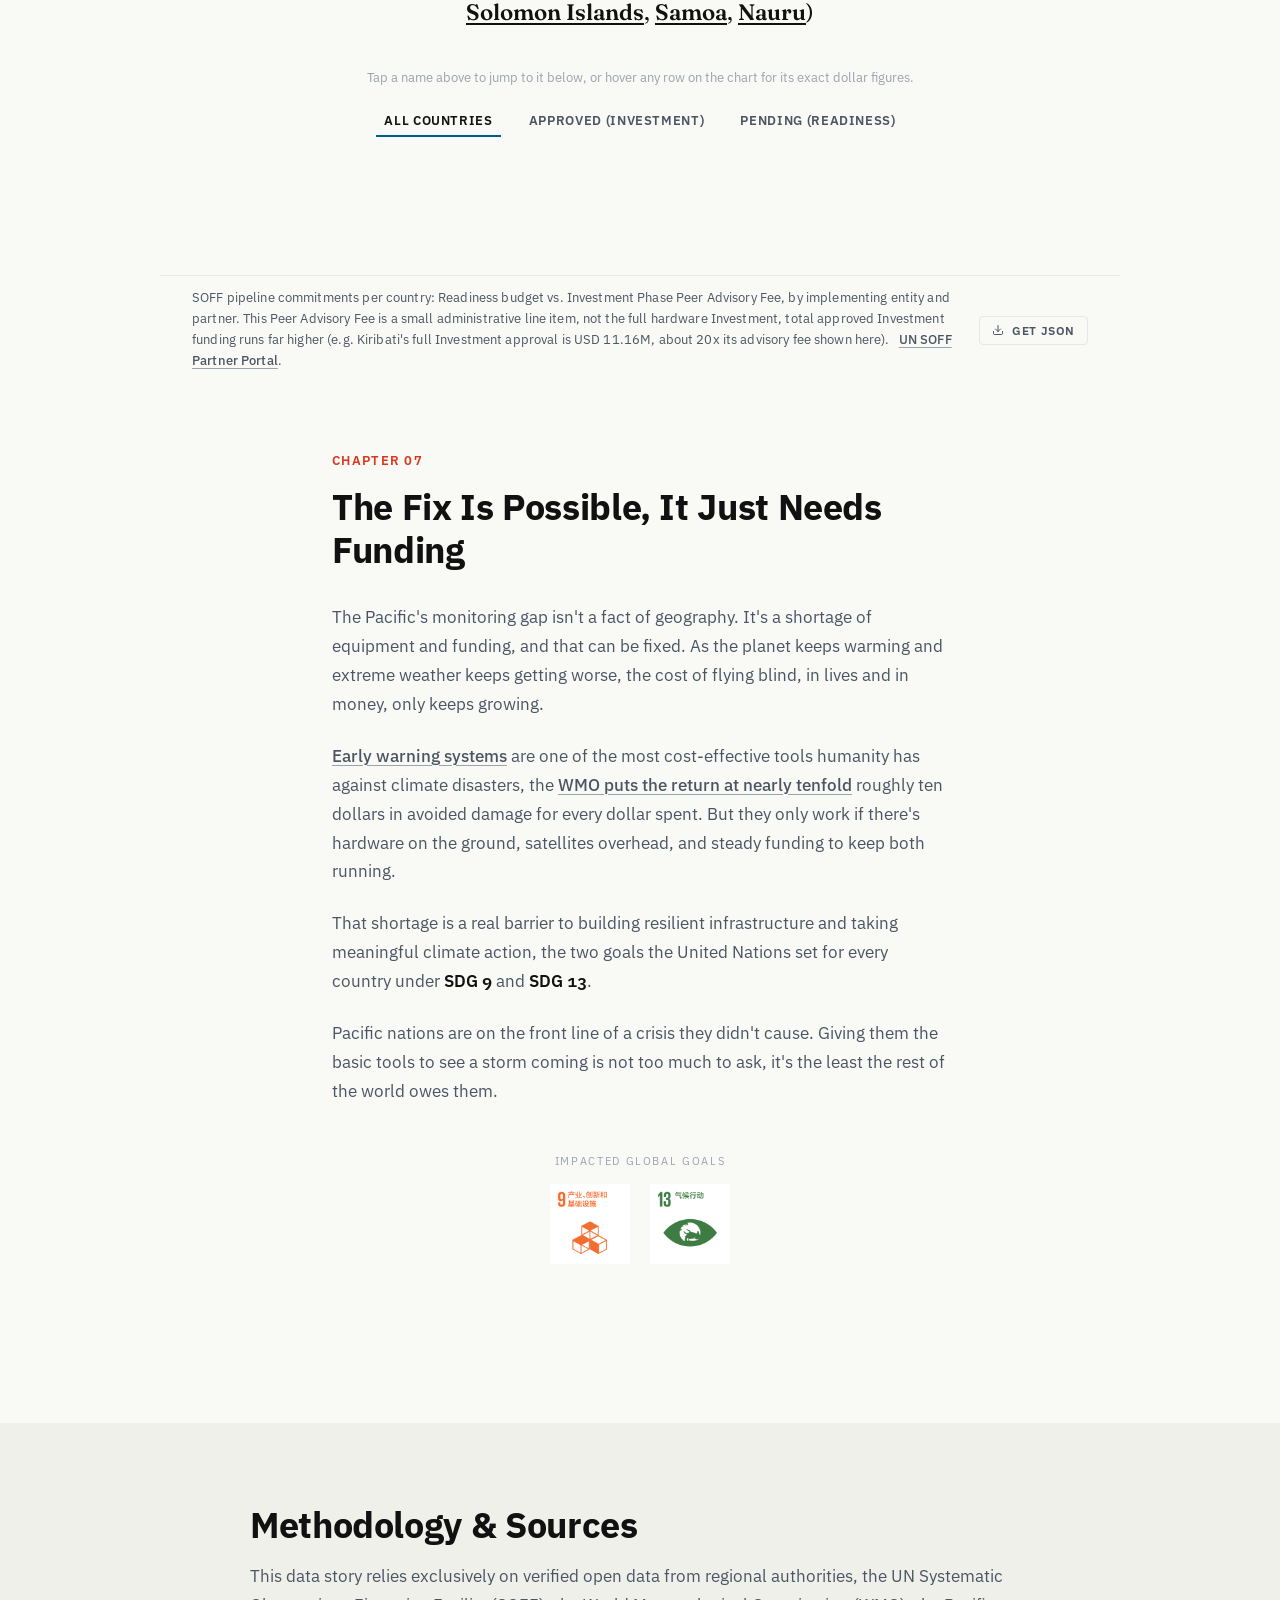
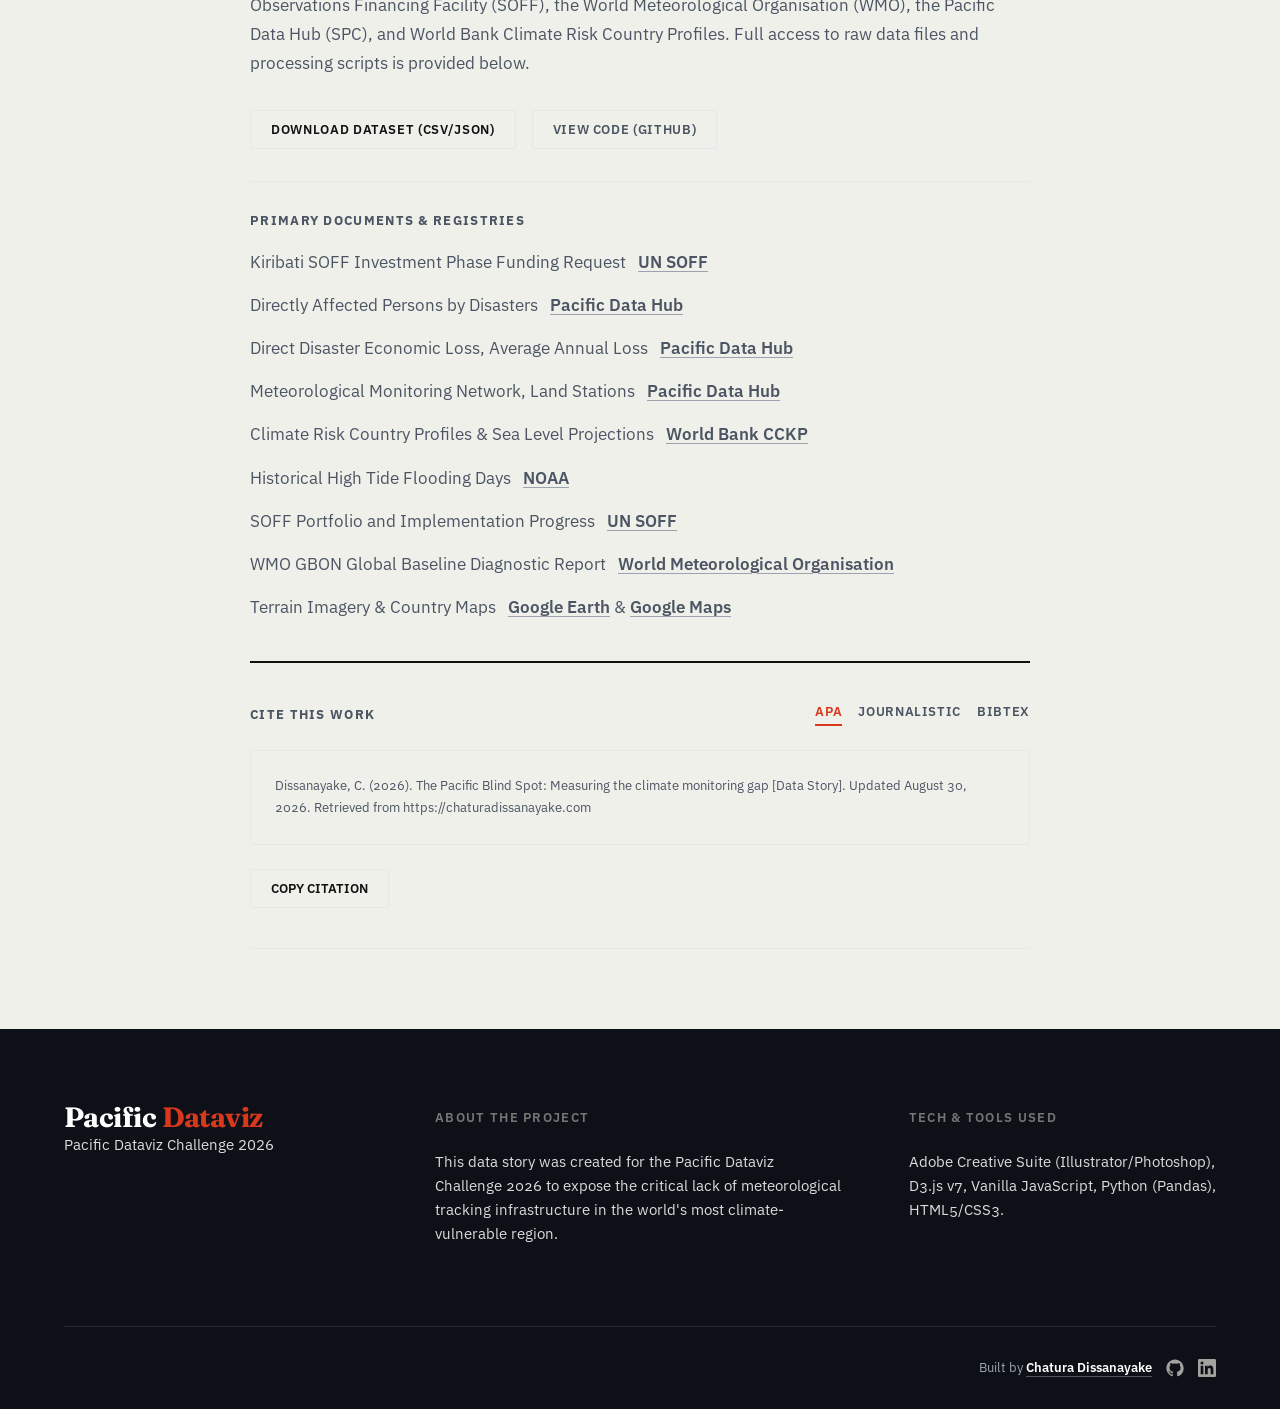
==== commit 58ab1c9a: "2.2.18" ====
--- a/index.html
+++ b/index.html
@@ -895,12 +895,12 @@
                     <button class="ruler-step active" data-filter="typical">
                         <span class="step-name">Typical</span>
                         <div class="step-indicator"></div>
-                        <span class="step-value">RCP4.5 (+53 cm)</span>
+                        <span class="step-value">RCP4.5 (+55 cm)</span>
                     </button>
                     <button class="ruler-step" data-filter="higher">
                         <span class="step-name worst">High Emissions</span>
                         <div class="step-indicator"></div>
-                        <span class="step-value">RCP8.5 (+74 cm)</span>
+                        <span class="step-value">RCP8.5 (+77 cm)</span>
                     </button>
                 </div>
             </div>
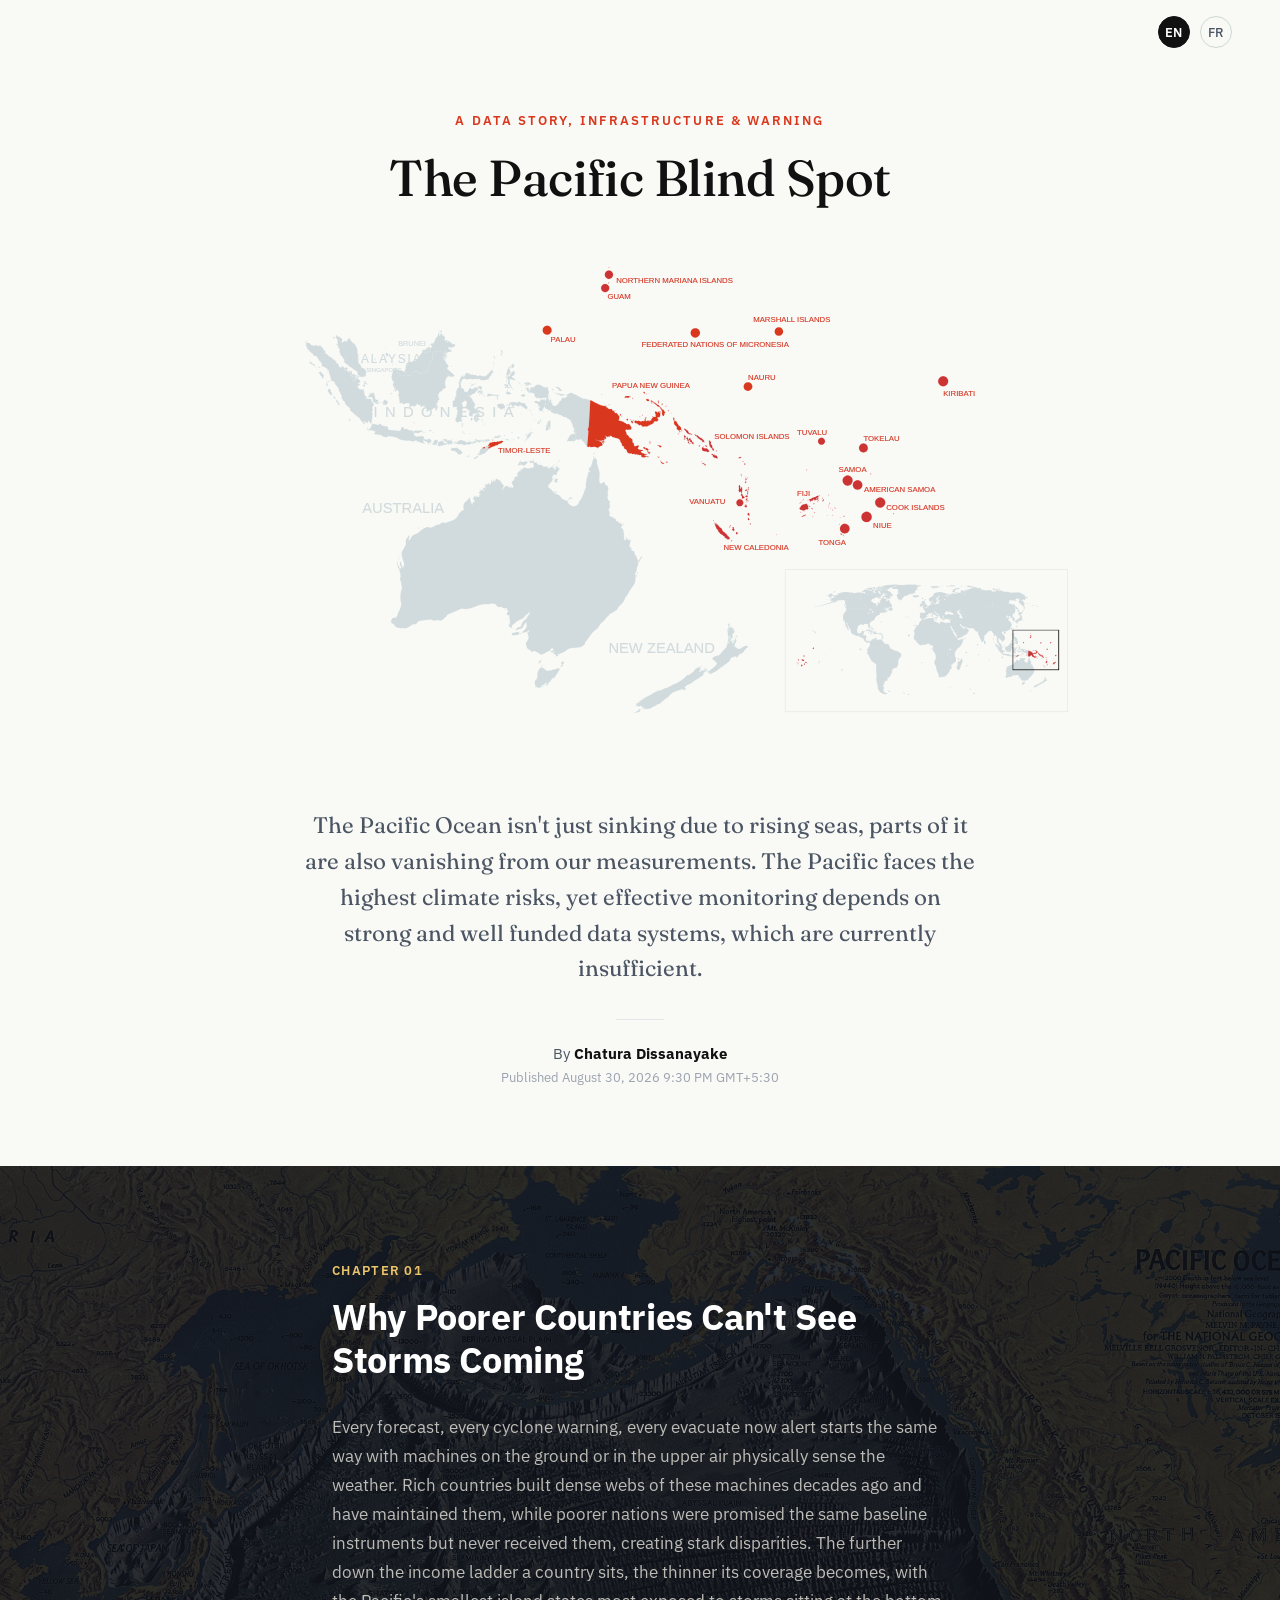
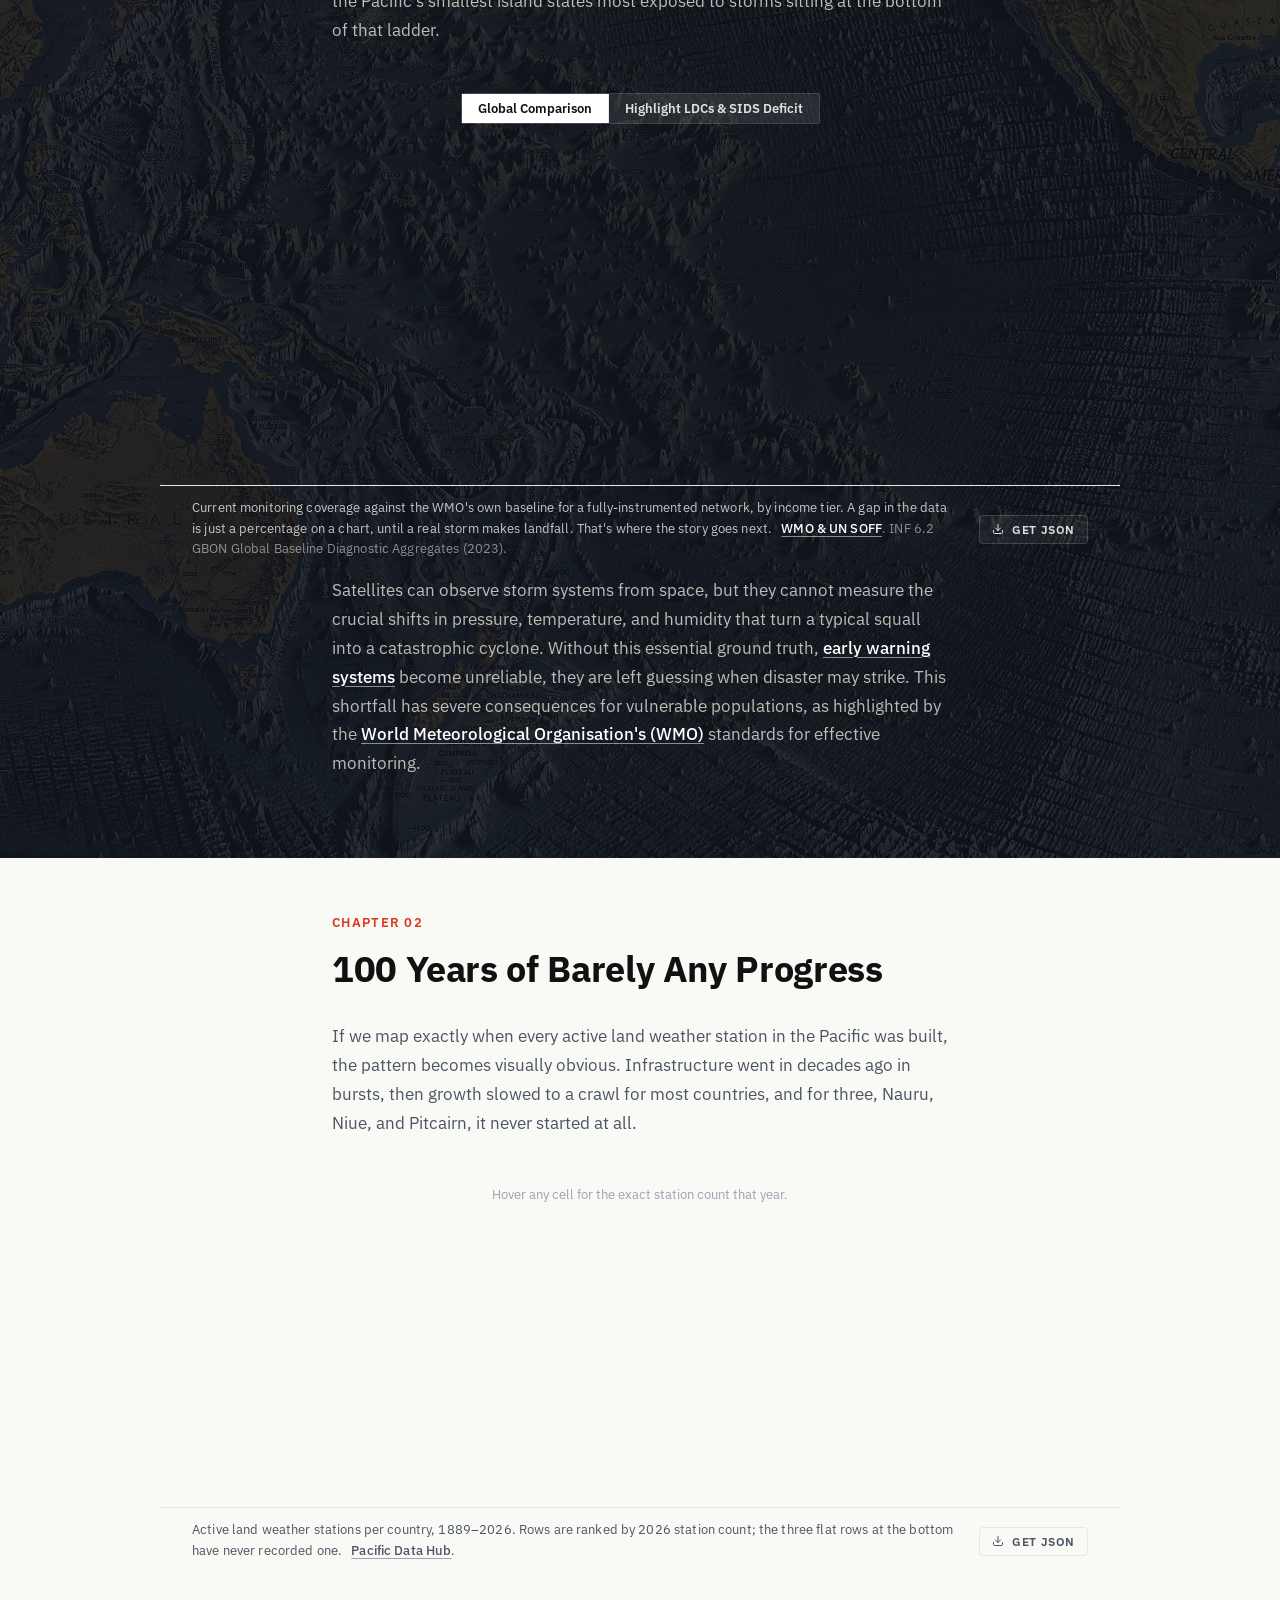
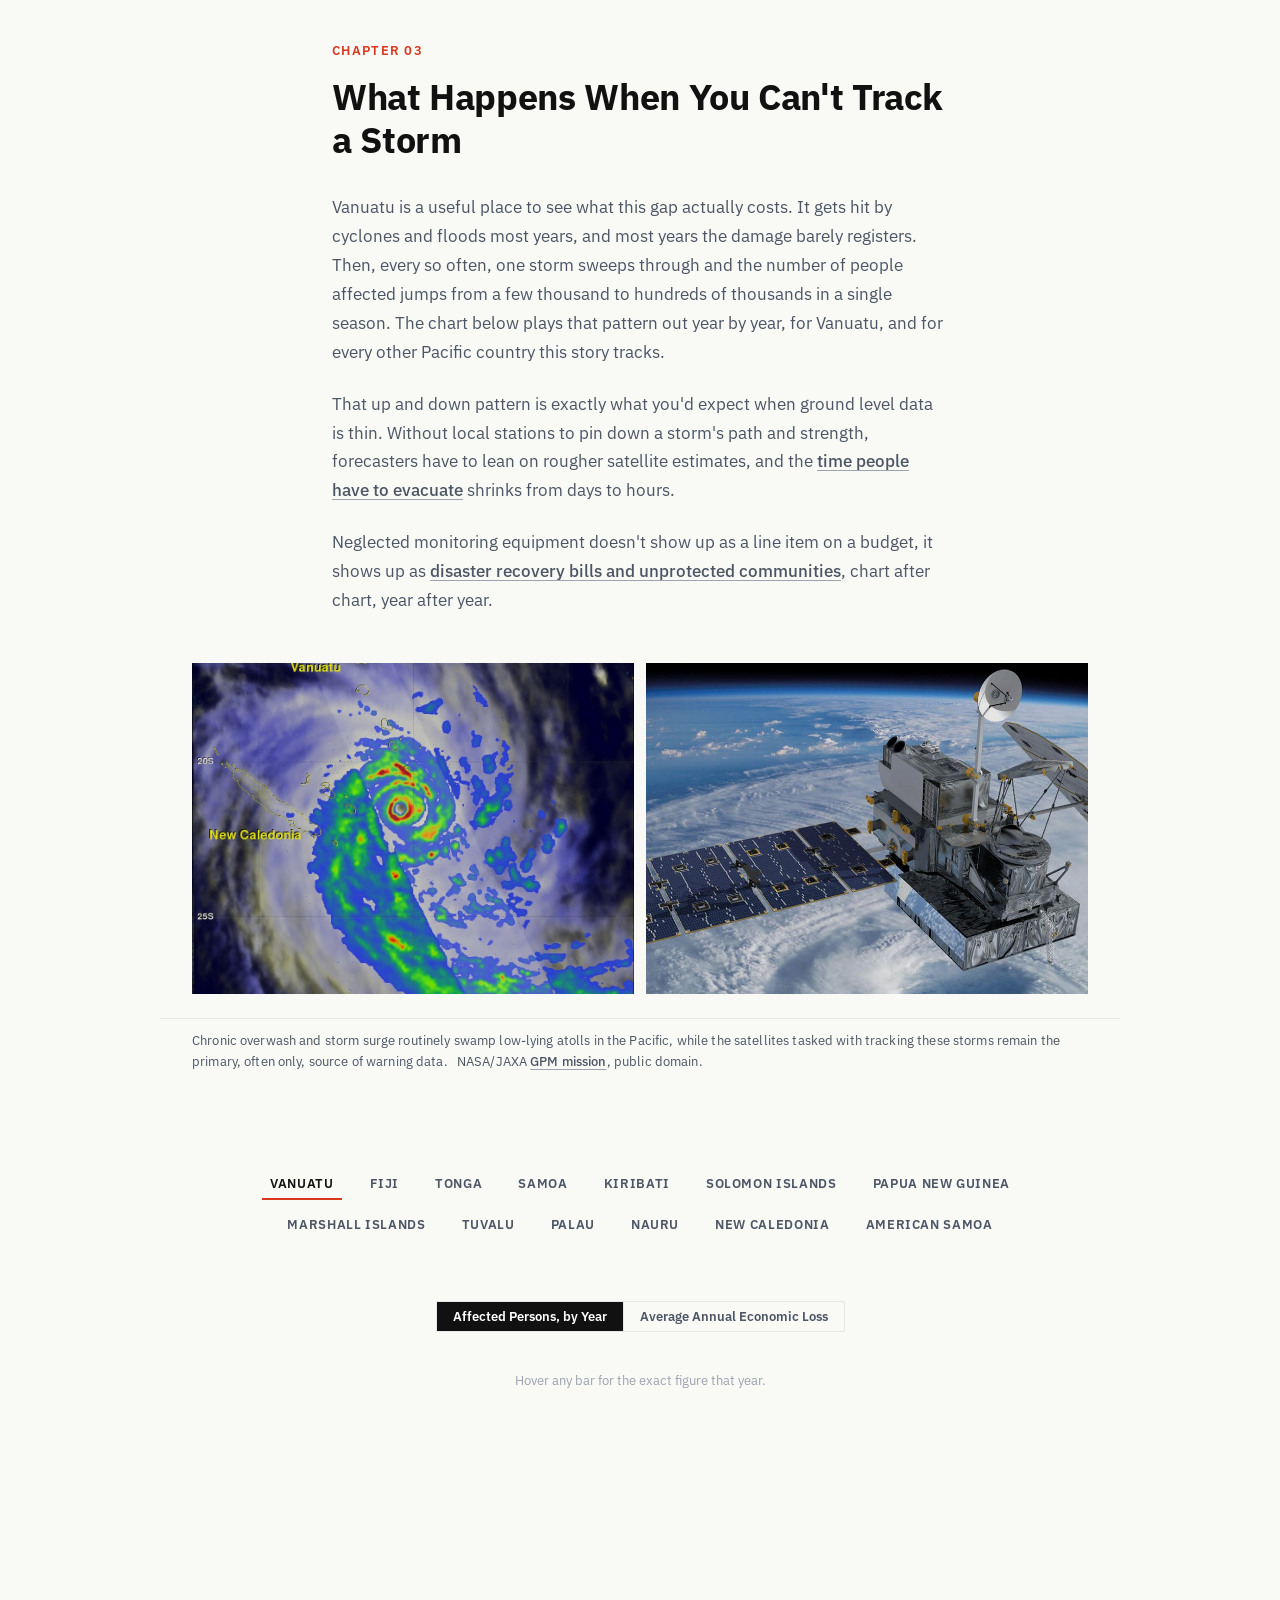
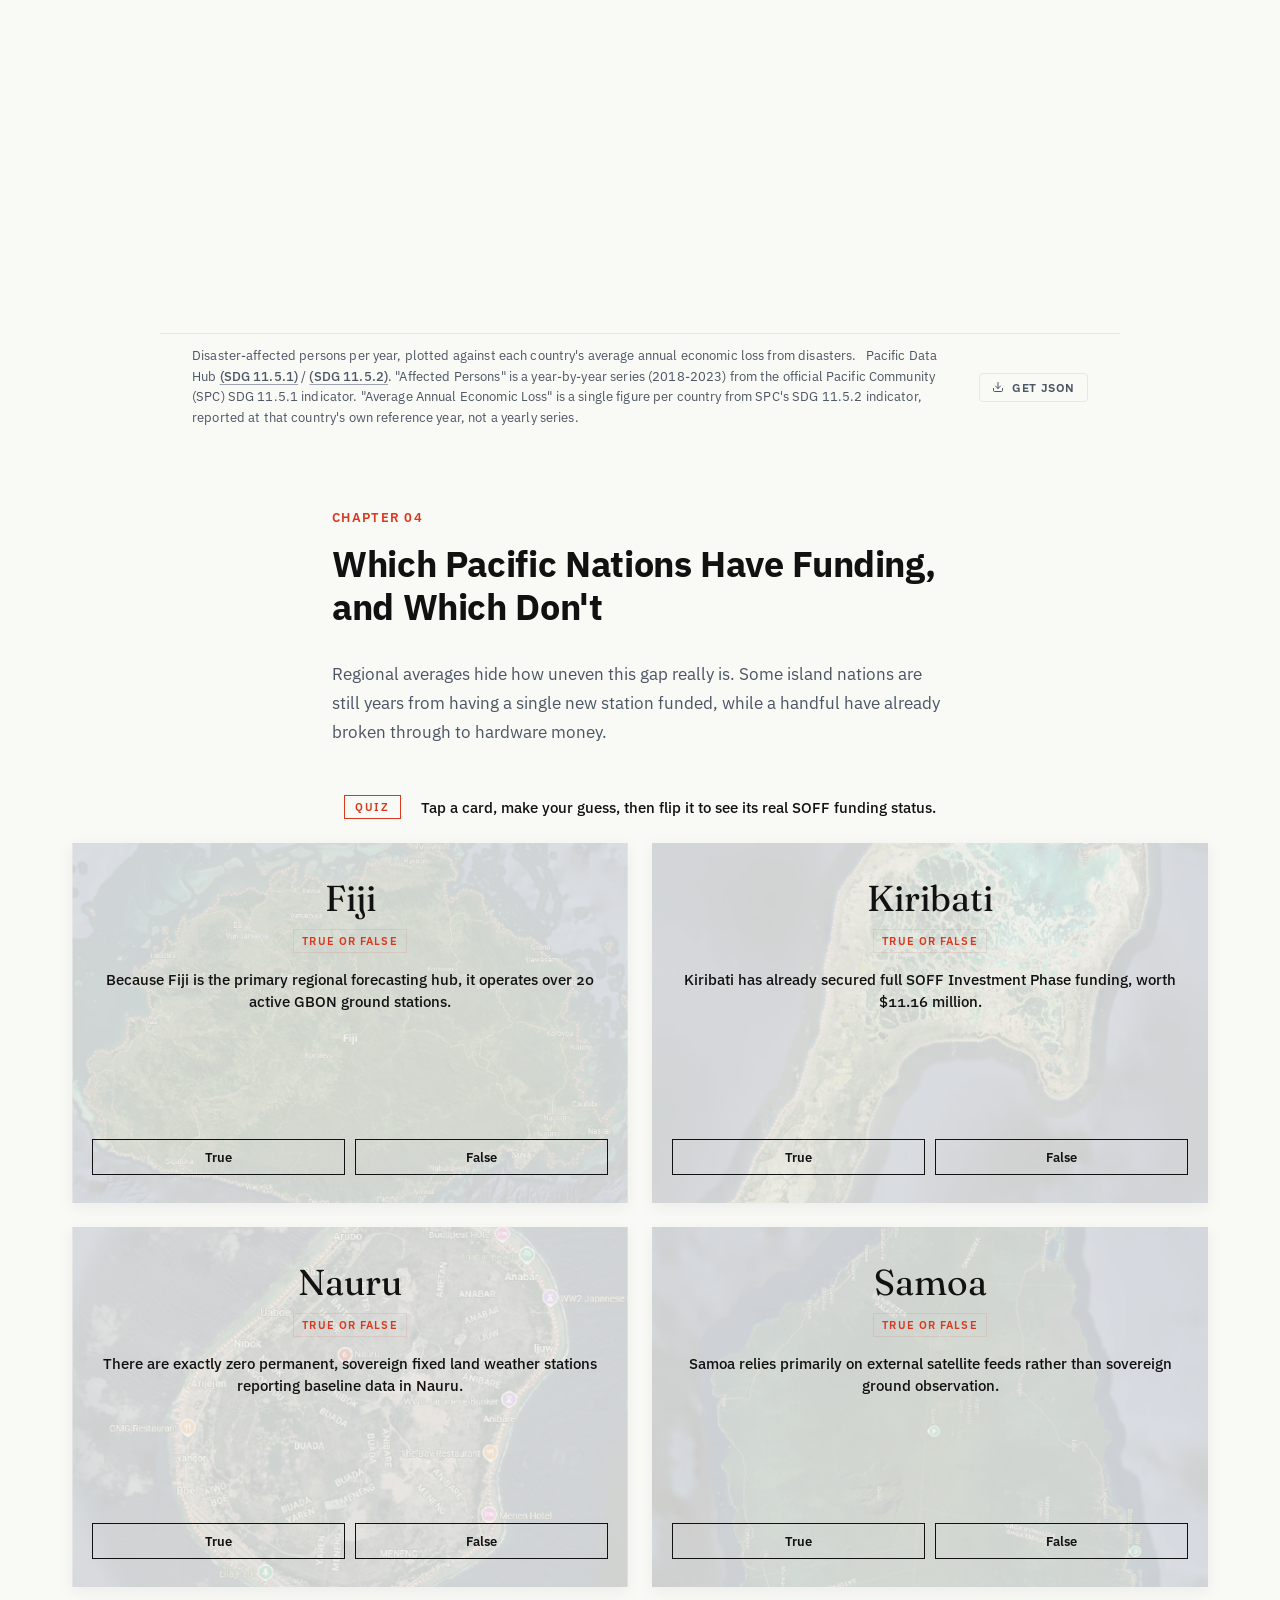
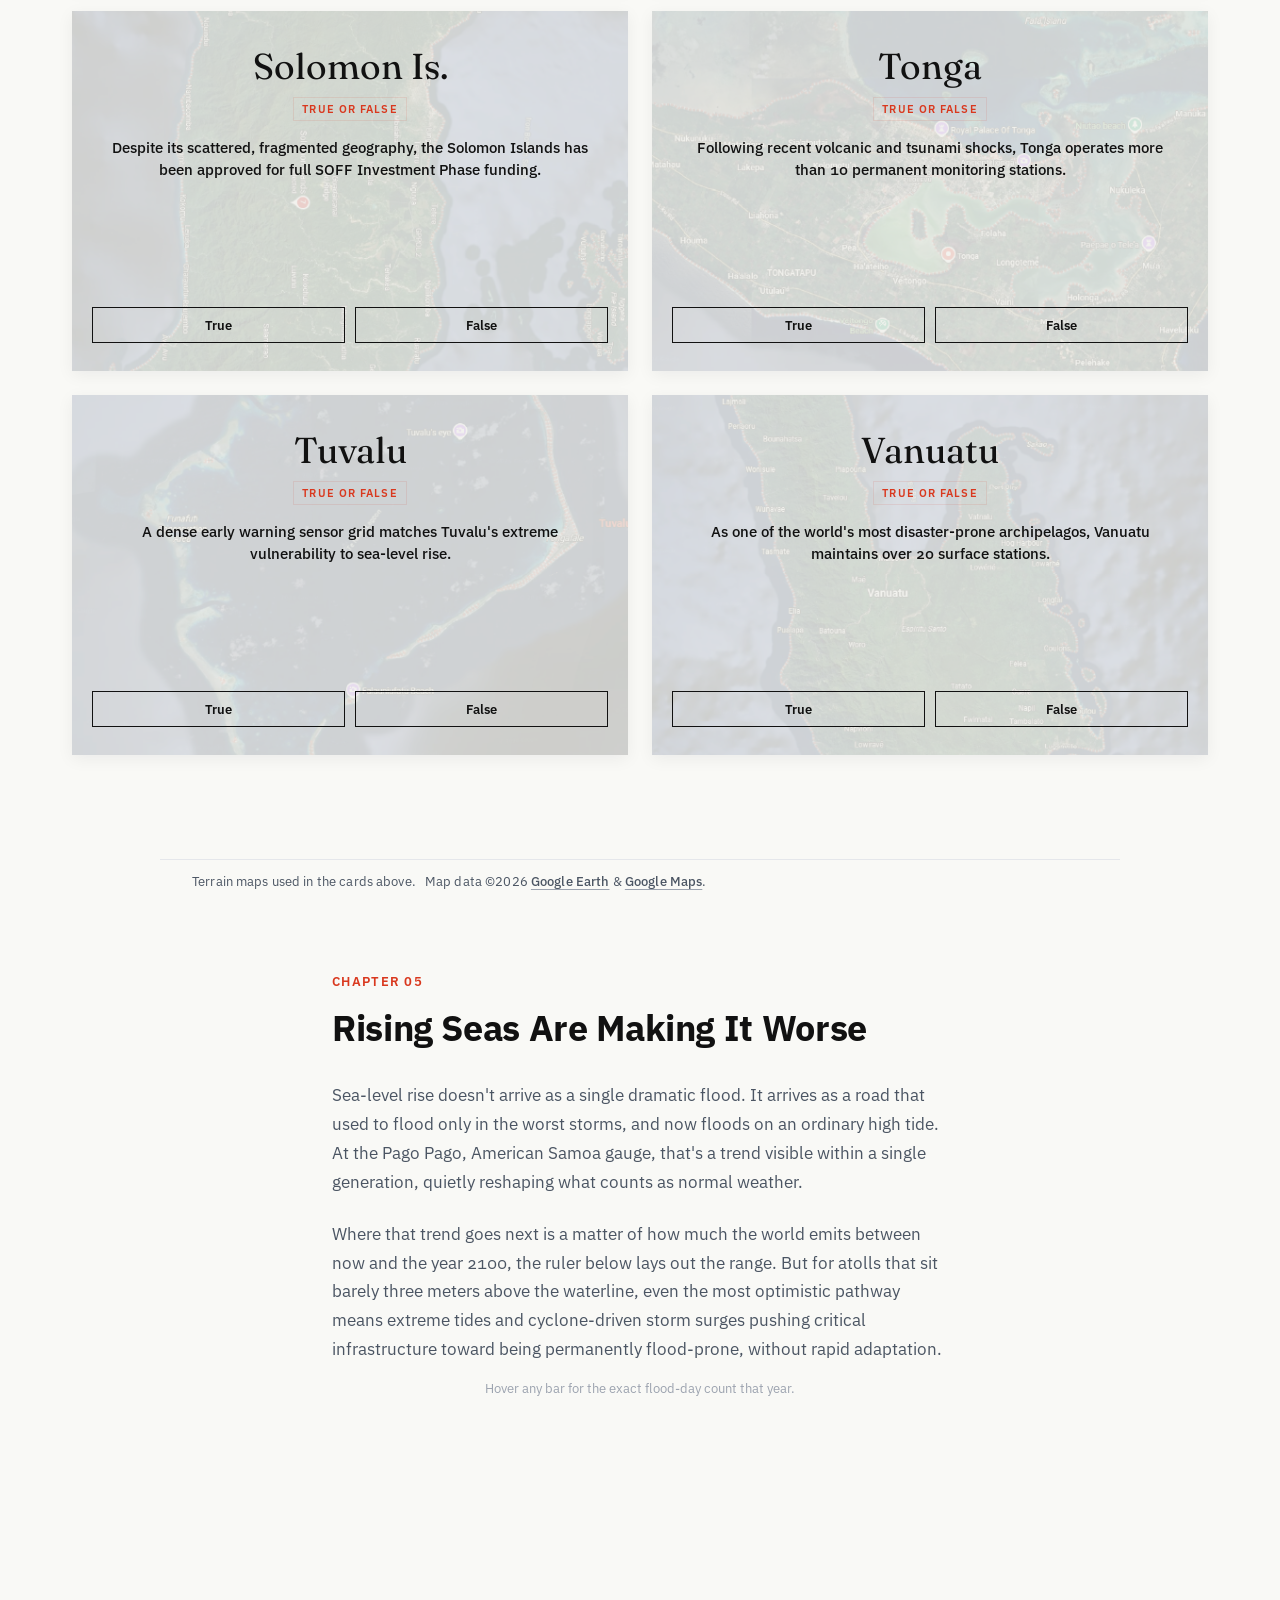
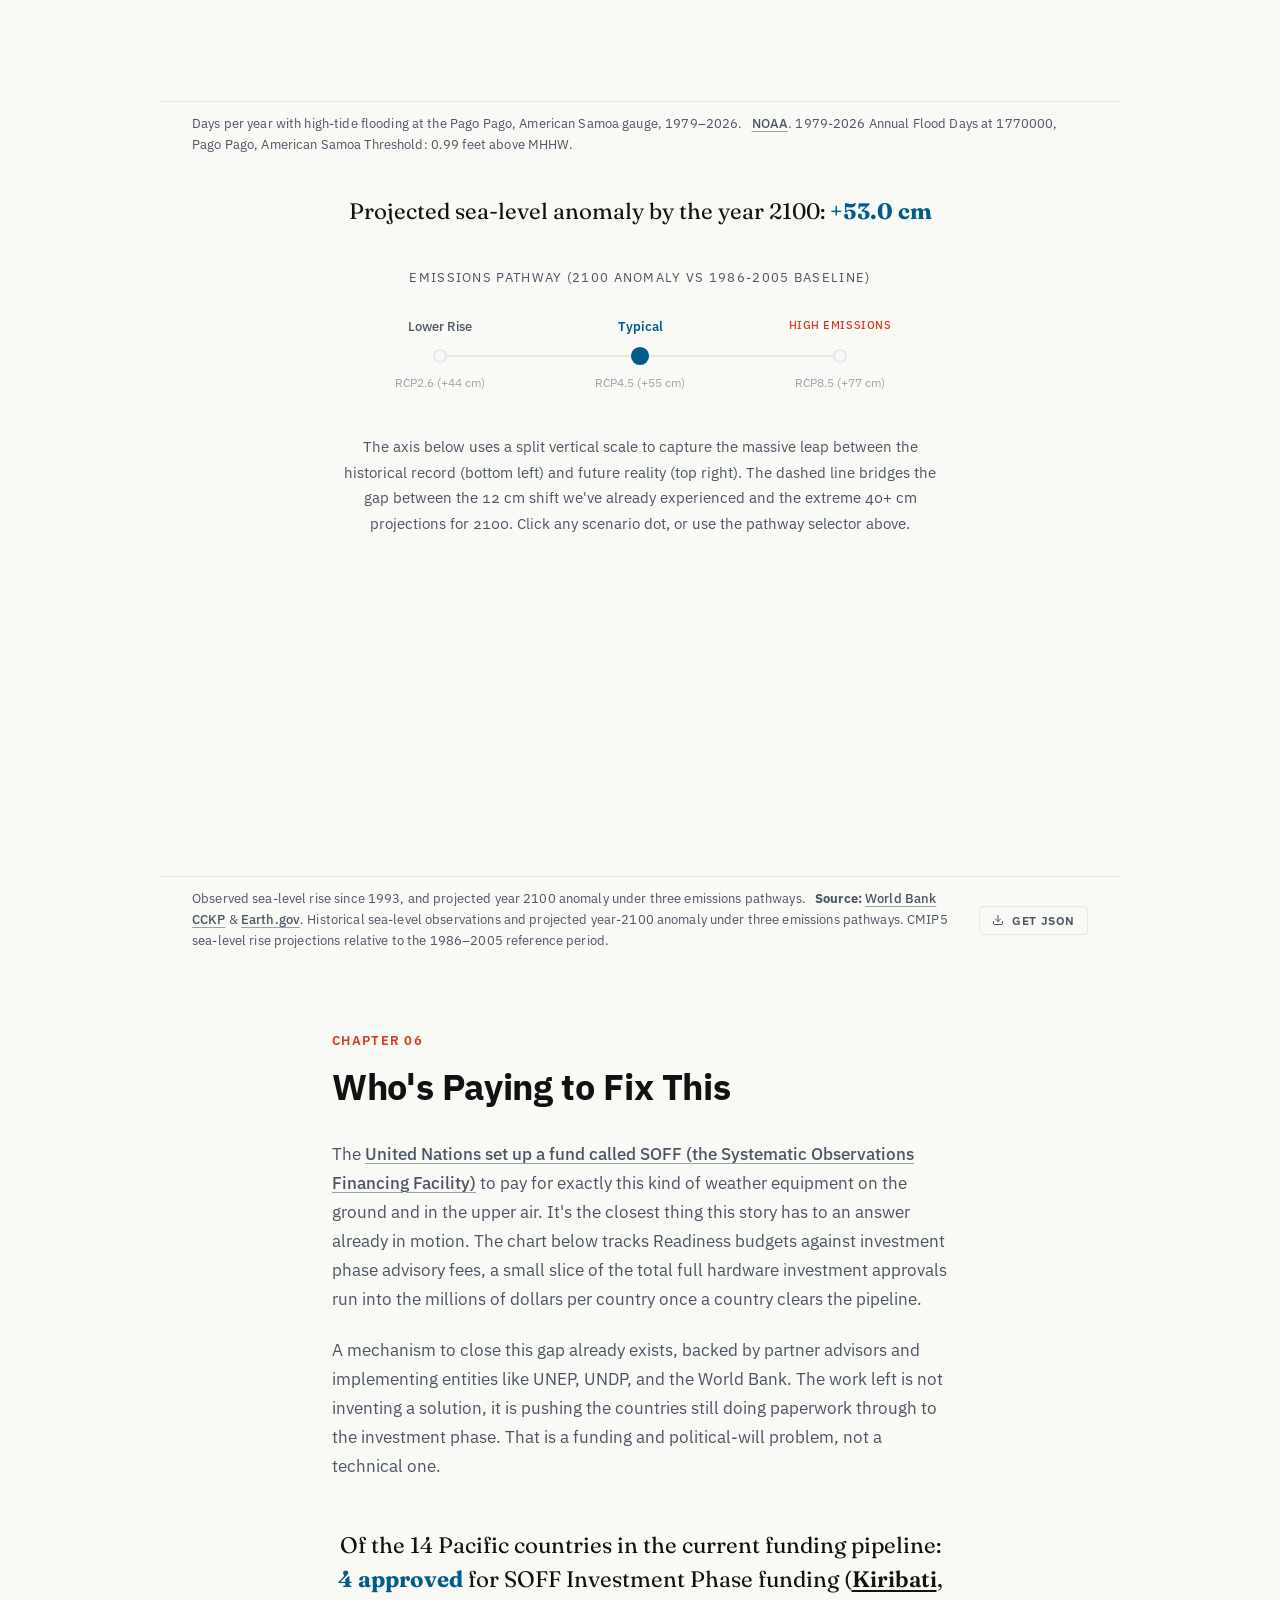
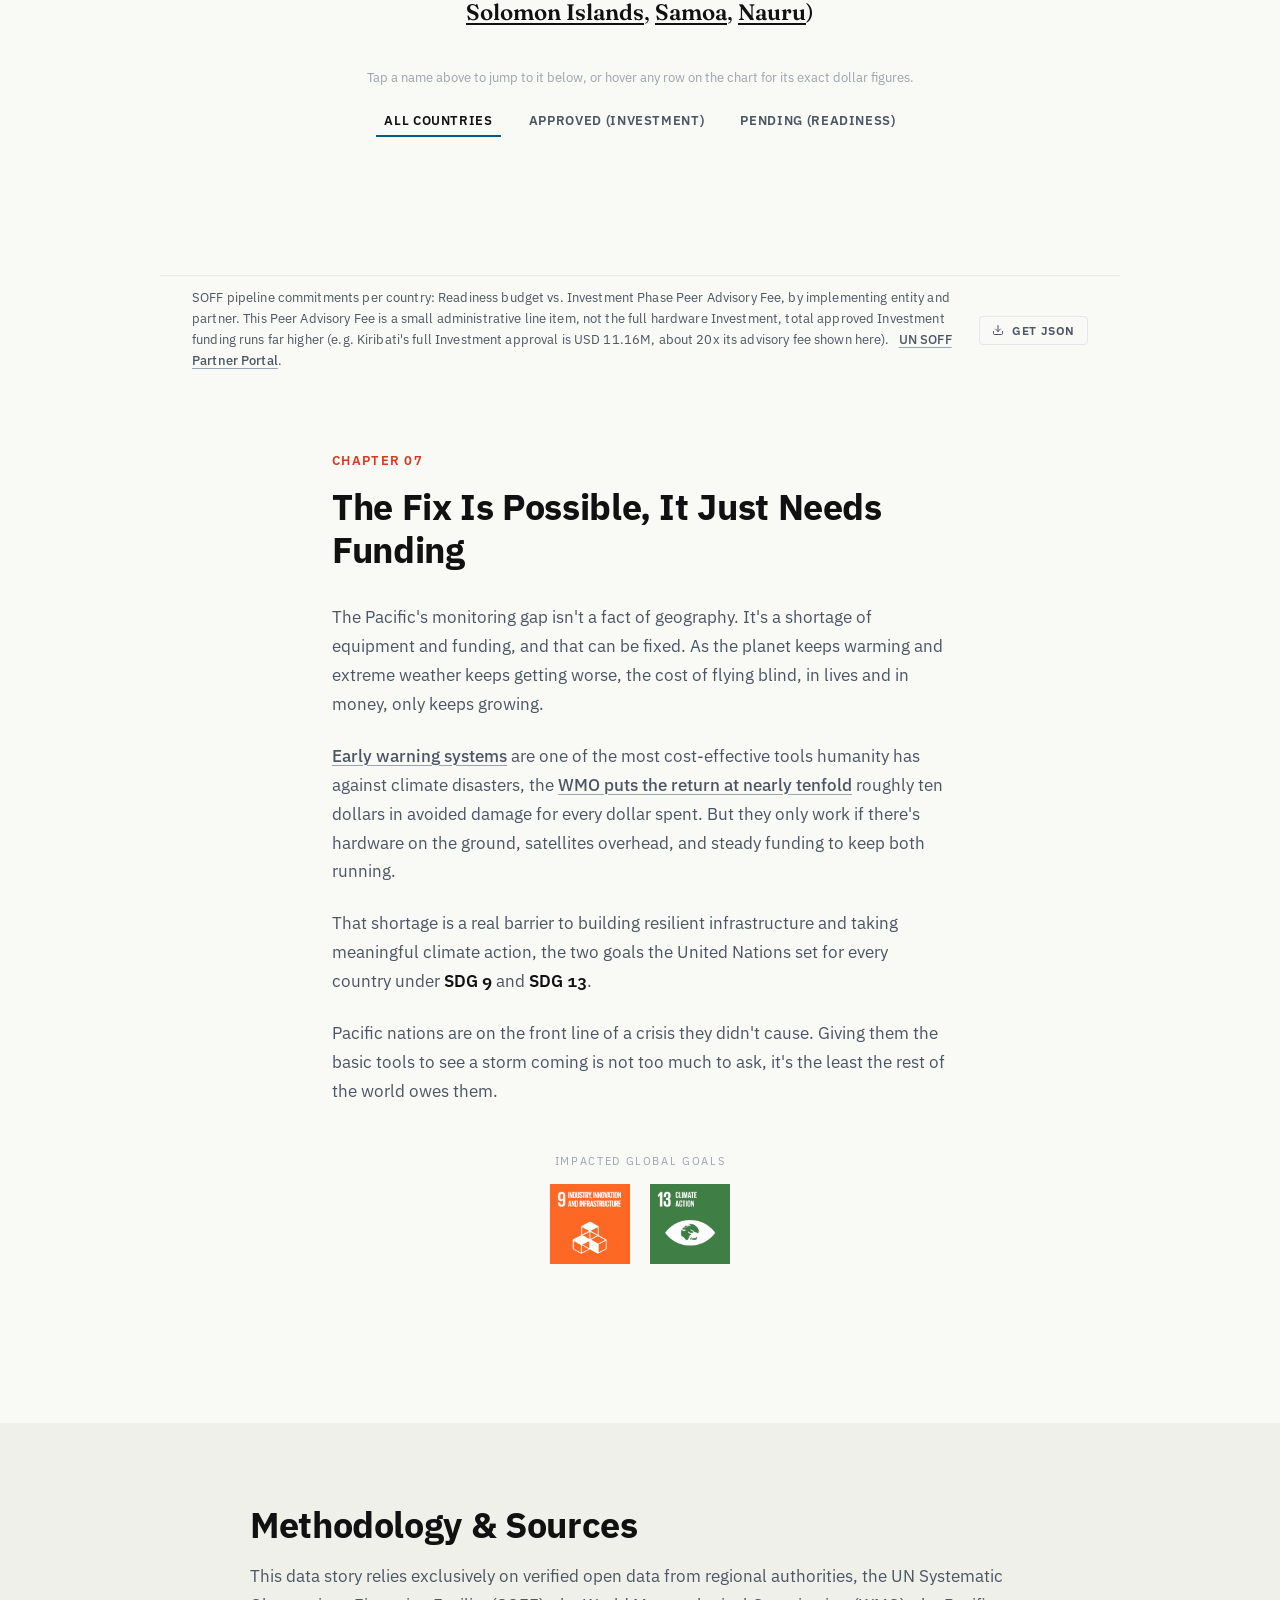
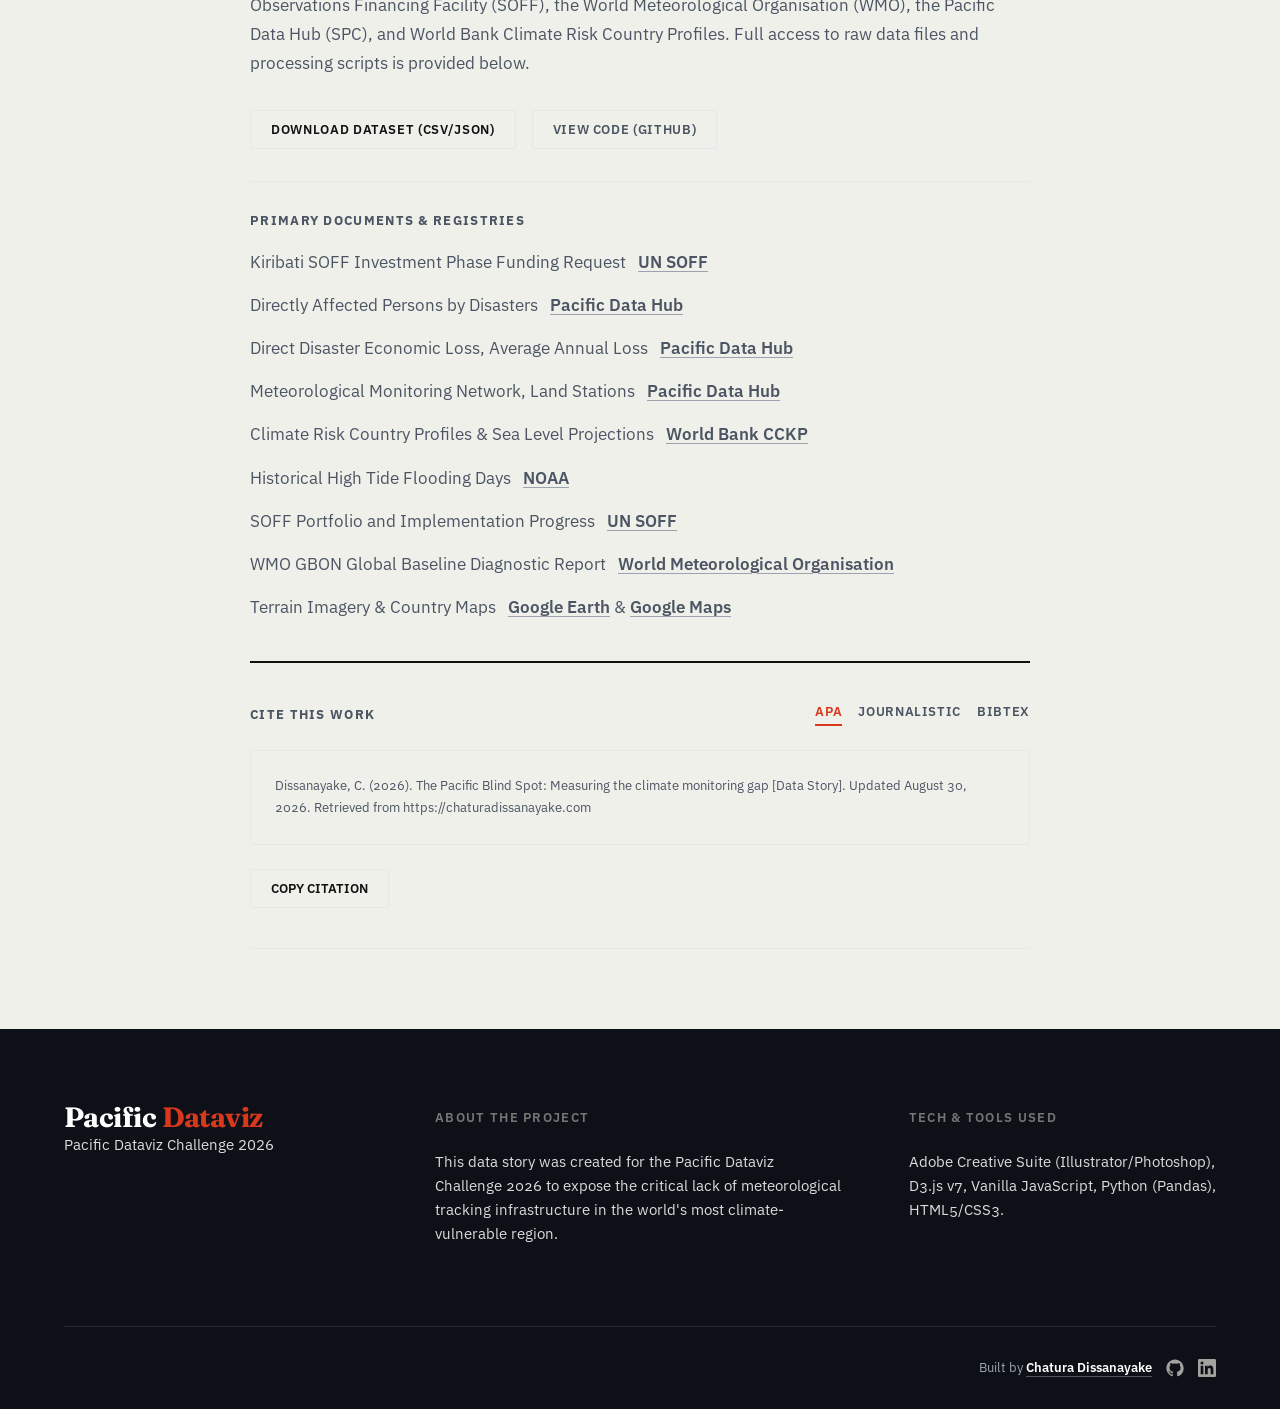
==== commit a431b97d: "2.2.19" ====
--- a/index.html
+++ b/index.html
@@ -178,6 +178,14 @@
 </script>
 </head>
 <body>
+<div id="mobile-roadblock">
+    <div class="roadblock-content">
+        <svg width="48" height="48" viewBox="0 0 24 24" fill="none" stroke="var(--accent-coral)" stroke-width="1.5" stroke-linecap="round" stroke-linejoin="round" style="margin-bottom: 1.5rem;"><rect x="2" y="3" width="20" height="14" rx="2" ry="2"></rect><line x1="8" y1="21" x2="16" y2="21"></line><line x1="12" y1="17" x2="12" y2="21"></line></svg>
+        <h2>Desktop Experience Only</h2>
+        <p><strong>The Pacific Blind Spot</strong> relies on interactive data visualisations that require a larger screen to explore properly.</p>
+        <p>Please return to this story on a desktop or laptop computer.</p>
+    </div>
+</div>
 <a class="skip-link" href="#overview">Skip to the story</a>
 <div id="global-tooltip" class="data-tooltip" role="status" aria-live="polite"></div>
 <div class="progress-container" role="progressbar" aria-label="Reading progress" aria-valuemin="0" aria-valuemax="100" aria-valuenow="0">
--- a/css/layout.css
+++ b/css/layout.css
@@ -873,4 +873,55 @@
     .social-icon { display: flex !important; margin: 0; padding: 0; }
     .footer-bottom-left span, .footer-bottom-right span { display: block; margin-bottom: var(--space-1); }
     .footer-bottom-right { width: 100%; justify-content: flex-start; flex-wrap: wrap; gap: var(--space-3); flex-direction: row; align-items: center; }
+}
+
+#mobile-roadblock {
+    display: none;
+    position: fixed;
+    inset: 0;
+    width: 100vw;
+    height: 100vh;
+    z-index: 99999;
+    background-color: var(--bg-deep);
+    color: var(--paper);
+    align-items: center;
+    justify-content: center;
+    text-align: center;
+    padding: var(--space-8);
+}
+#mobile-roadblock .roadblock-content {
+    max-width: 420px;
+    display: flex;
+    flex-direction: column;
+    align-items: center;
+}
+#mobile-roadblock h2 {
+    font-family: var(--font-display);
+    font-size: var(--text-heading-md);
+    color: var(--paper);
+    margin-bottom: var(--space-4);
+}
+#mobile-roadblock p {
+    font-family: var(--font-sans);
+    font-size: var(--text-md);
+    line-height: 1.6;
+    color: var(--paper-soft);
+    margin-bottom: var(--space-4);
+}
+#mobile-roadblock p strong {
+    color: var(--accent-coral);
+    font-weight: 600;
+}
+
+@media (max-width: 768px) {
+    #mobile-roadblock {
+        display: flex !important;
+    }
+    body {
+        overflow: hidden !important;
+        background-color: var(--bg-deep) !important;
+    }
+    body > *:not(#mobile-roadblock) {
+        display: none !important;
+    }
 }
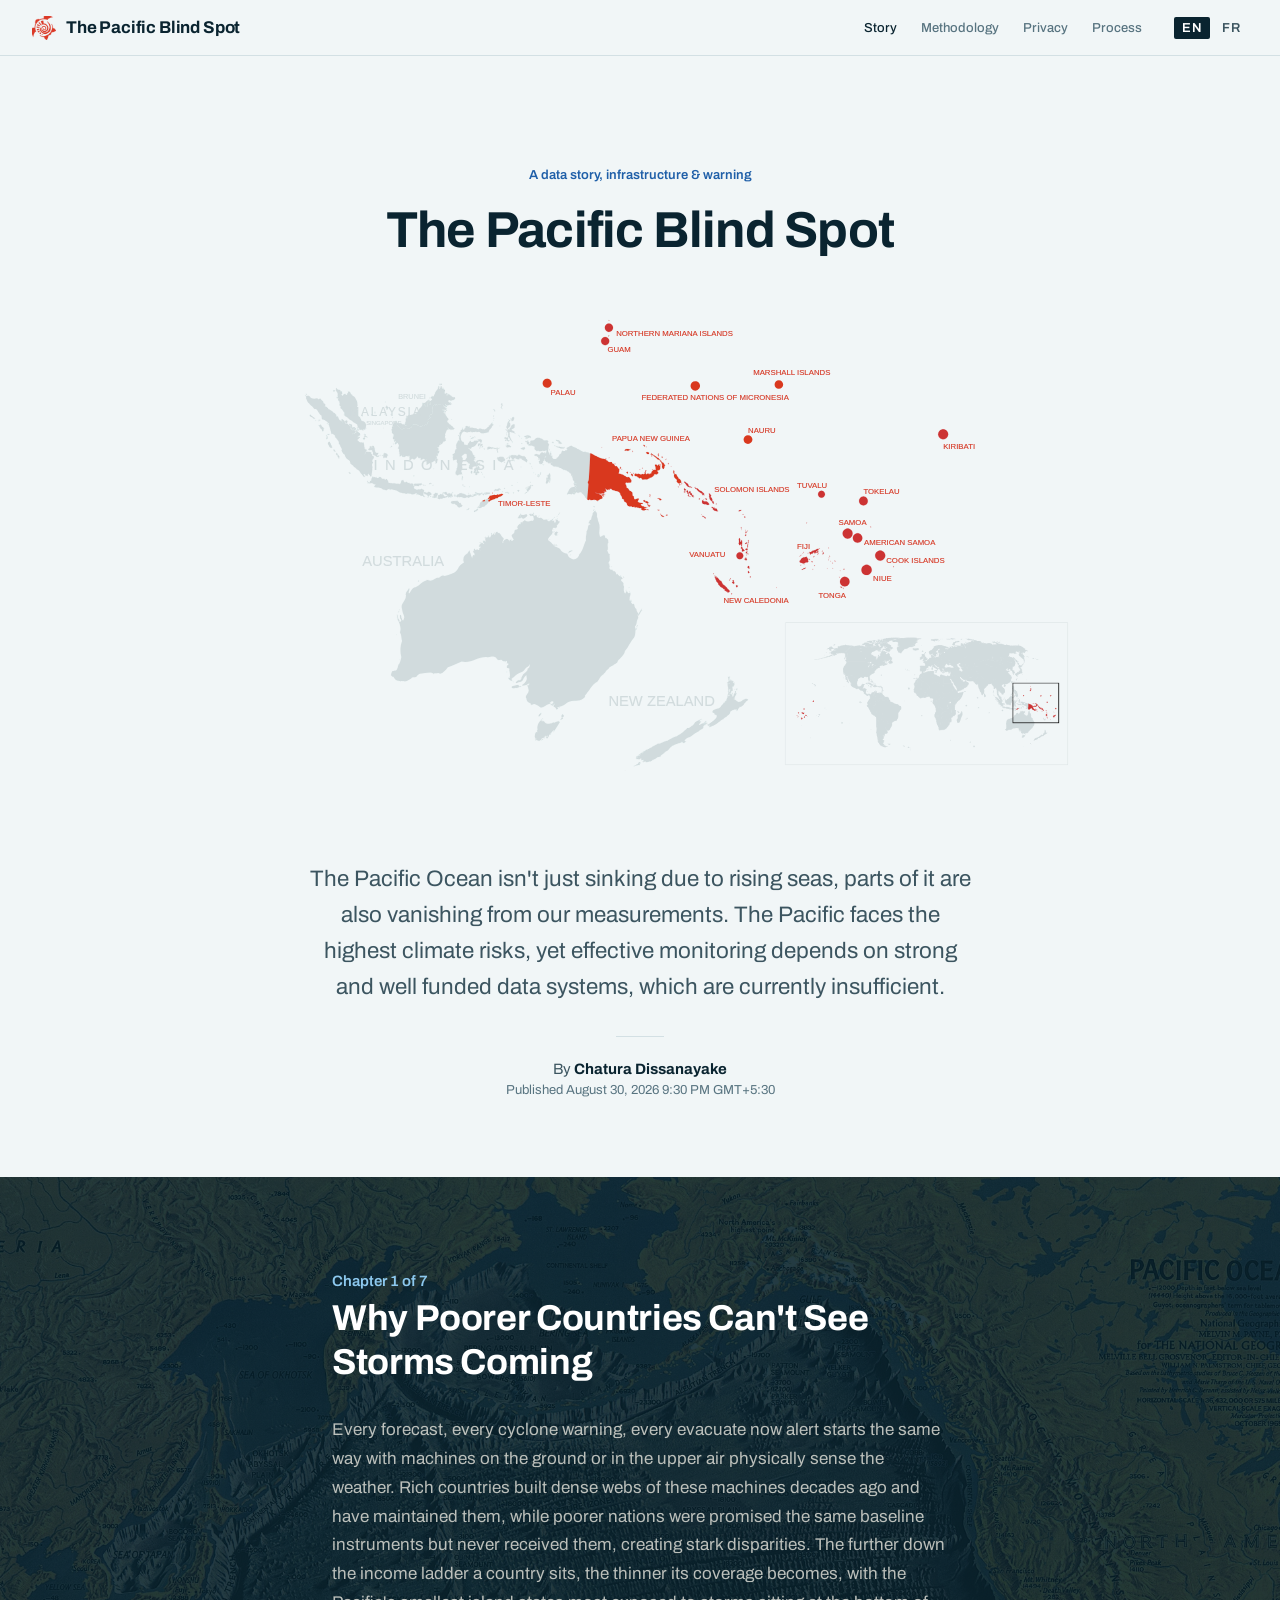
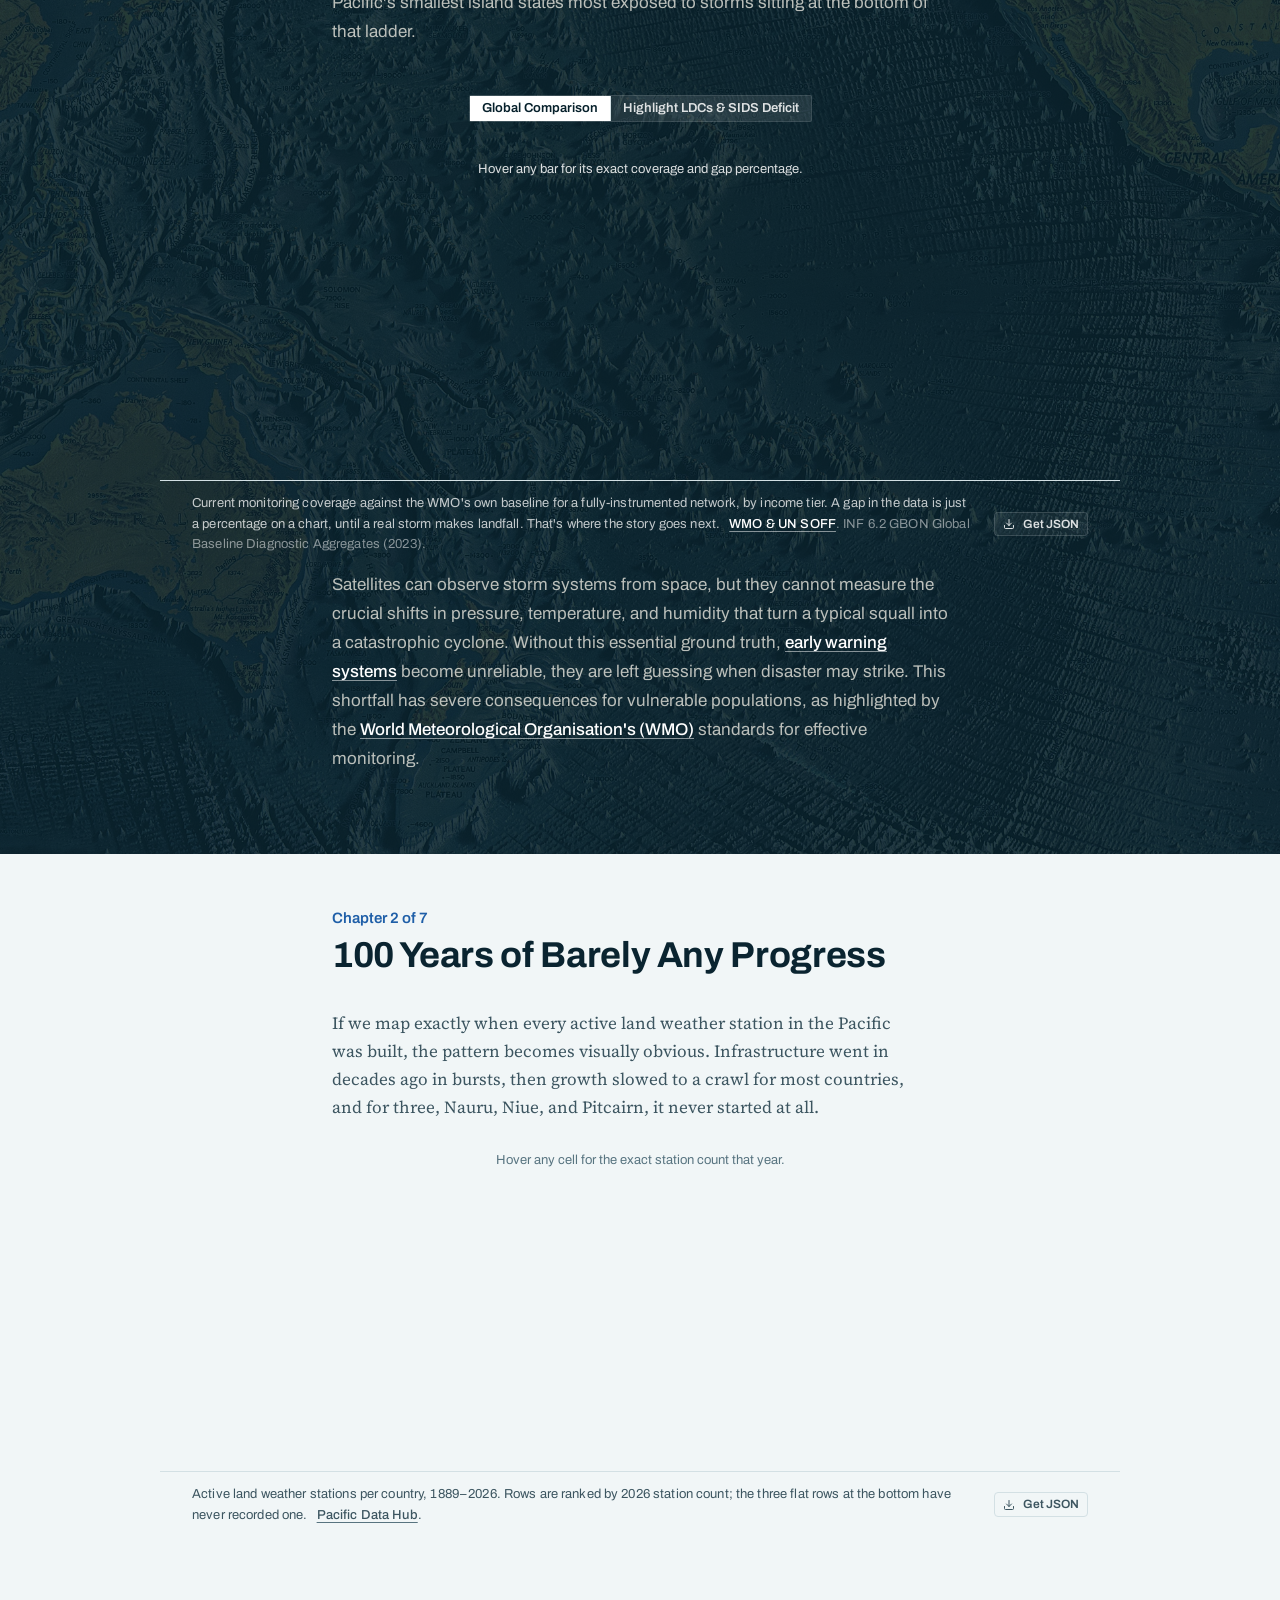
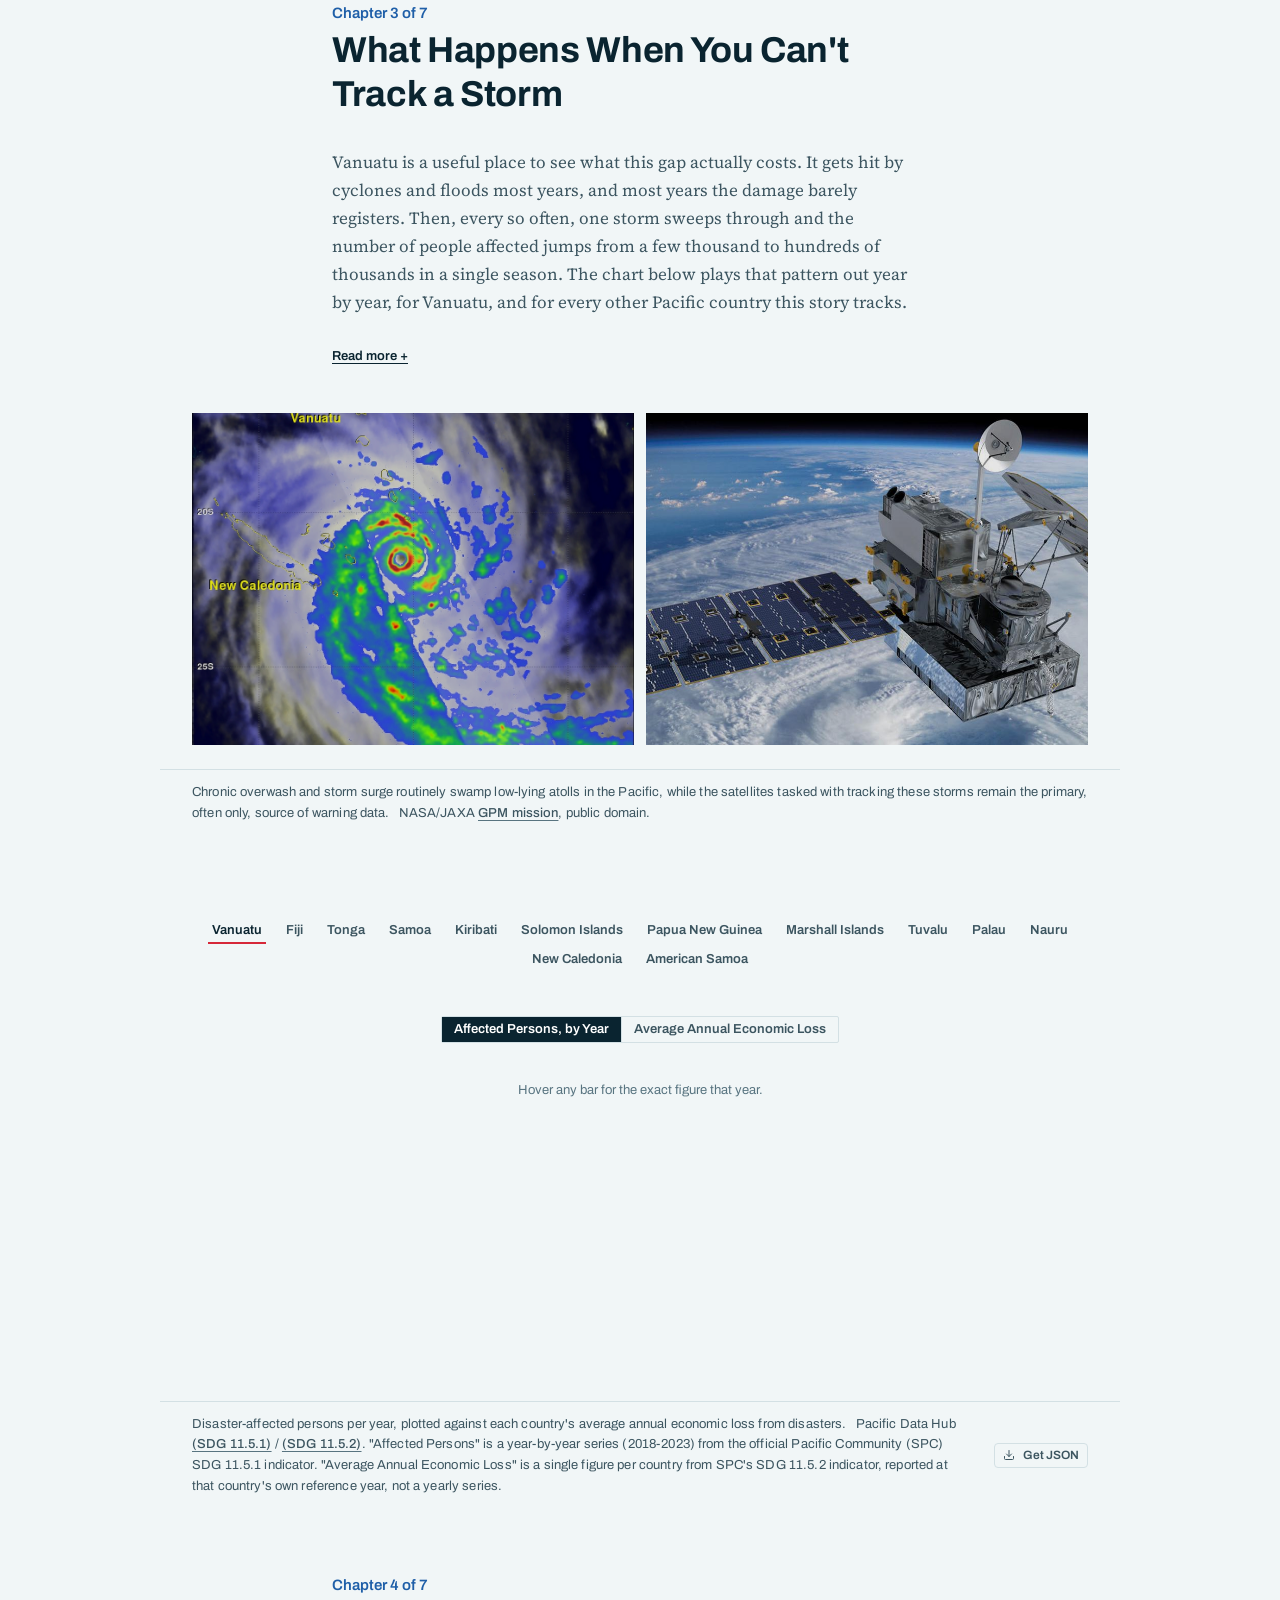
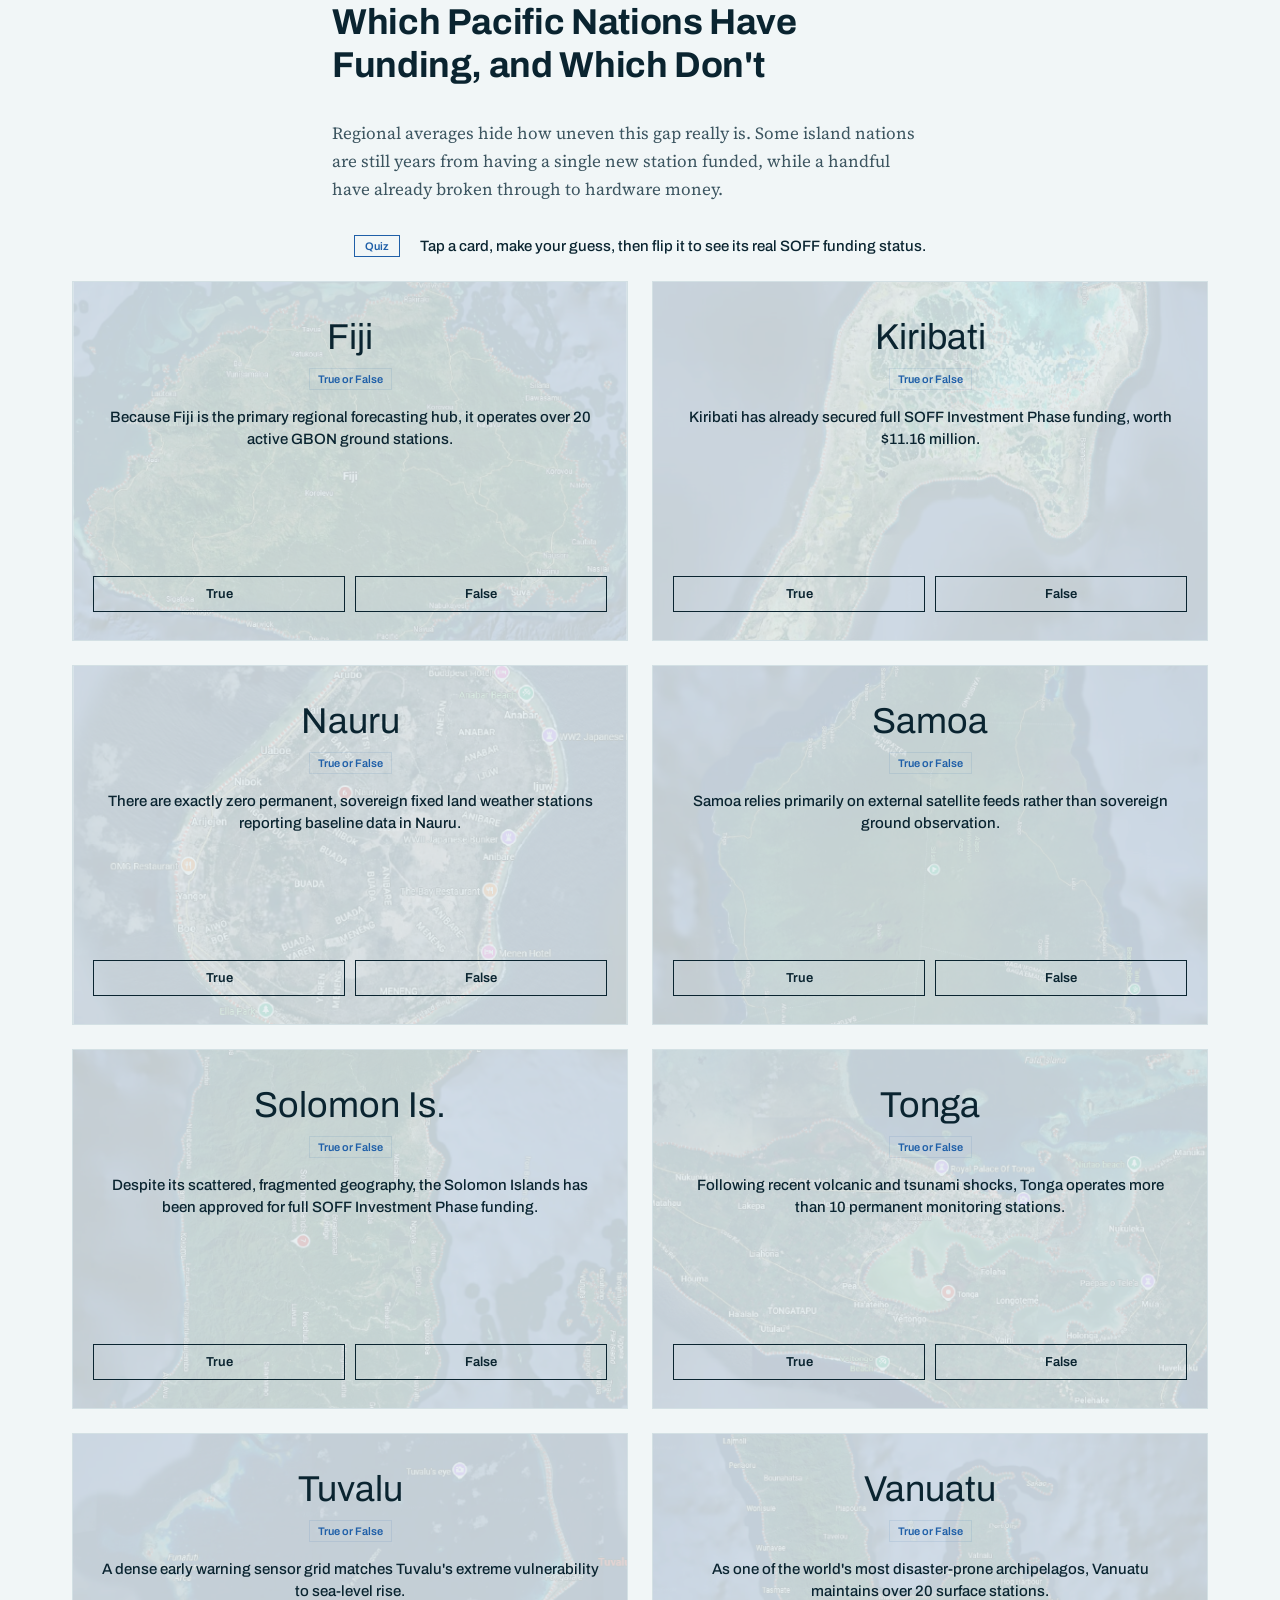
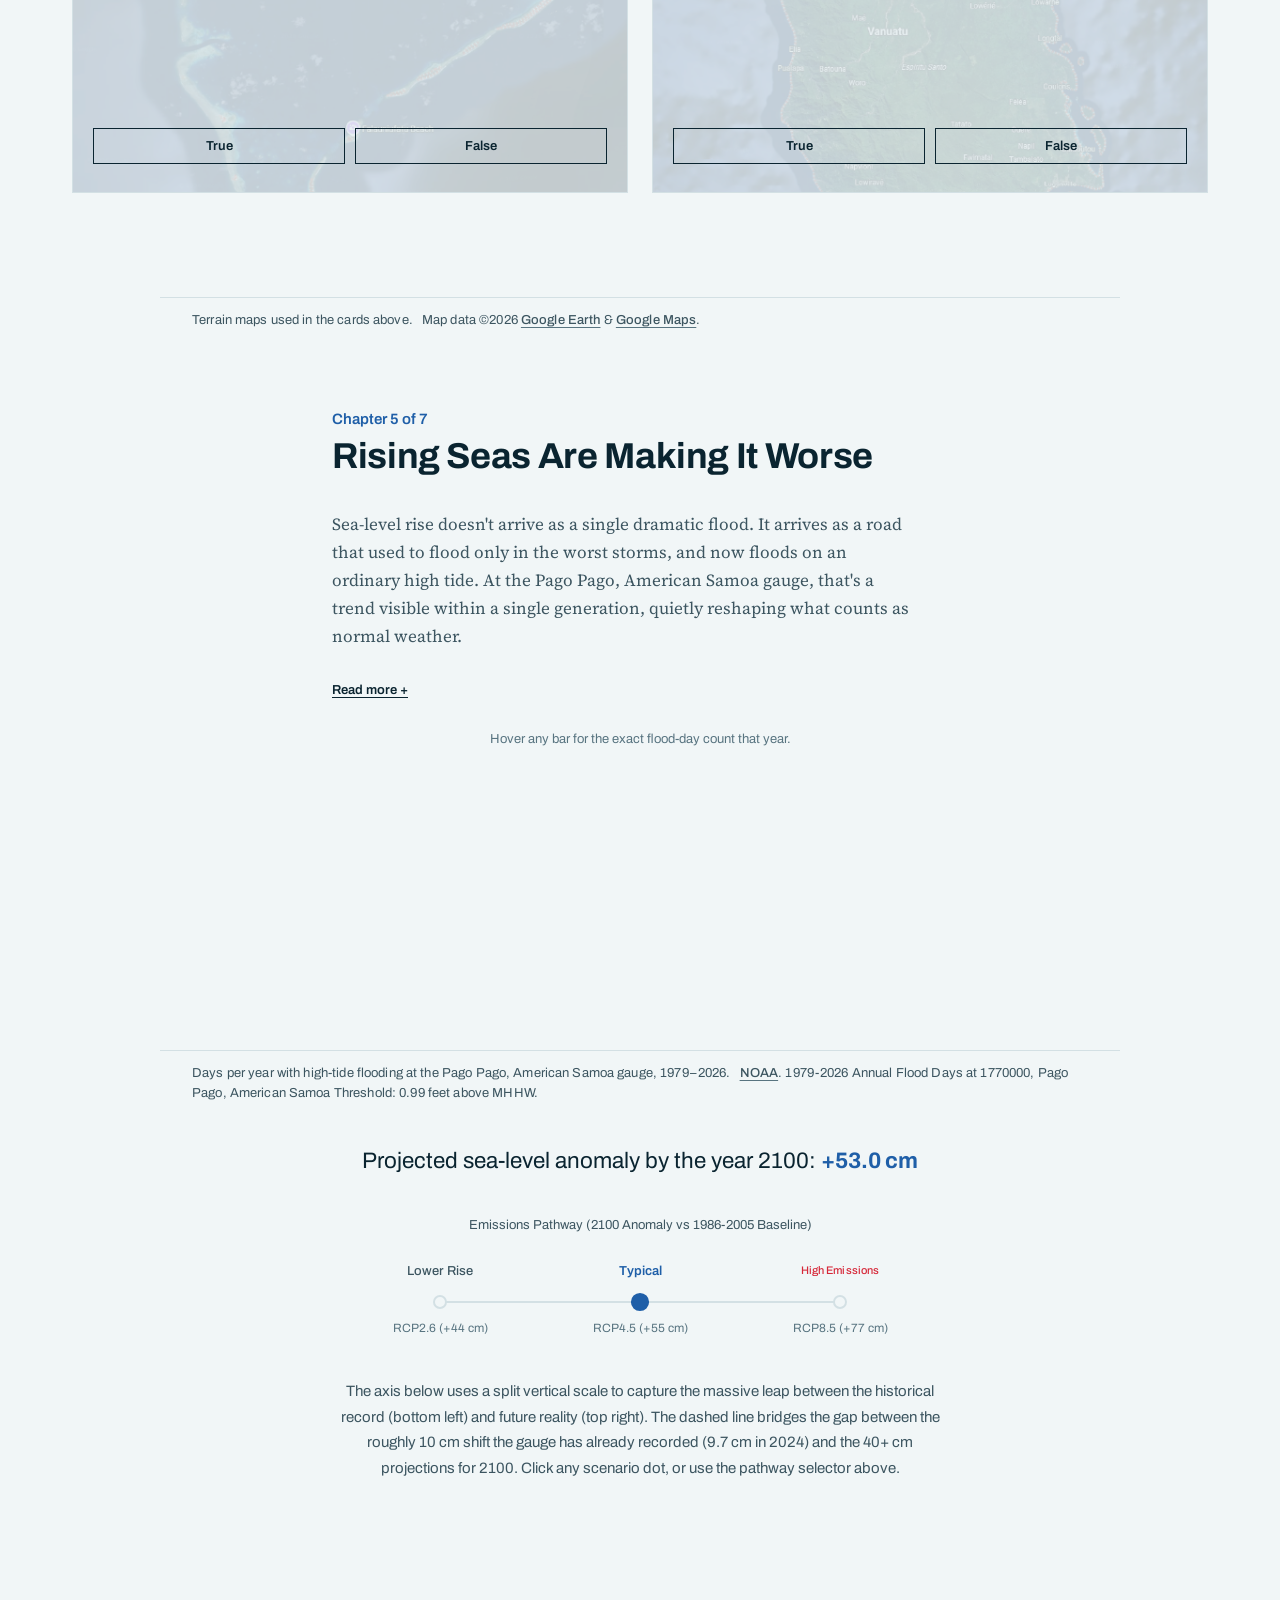
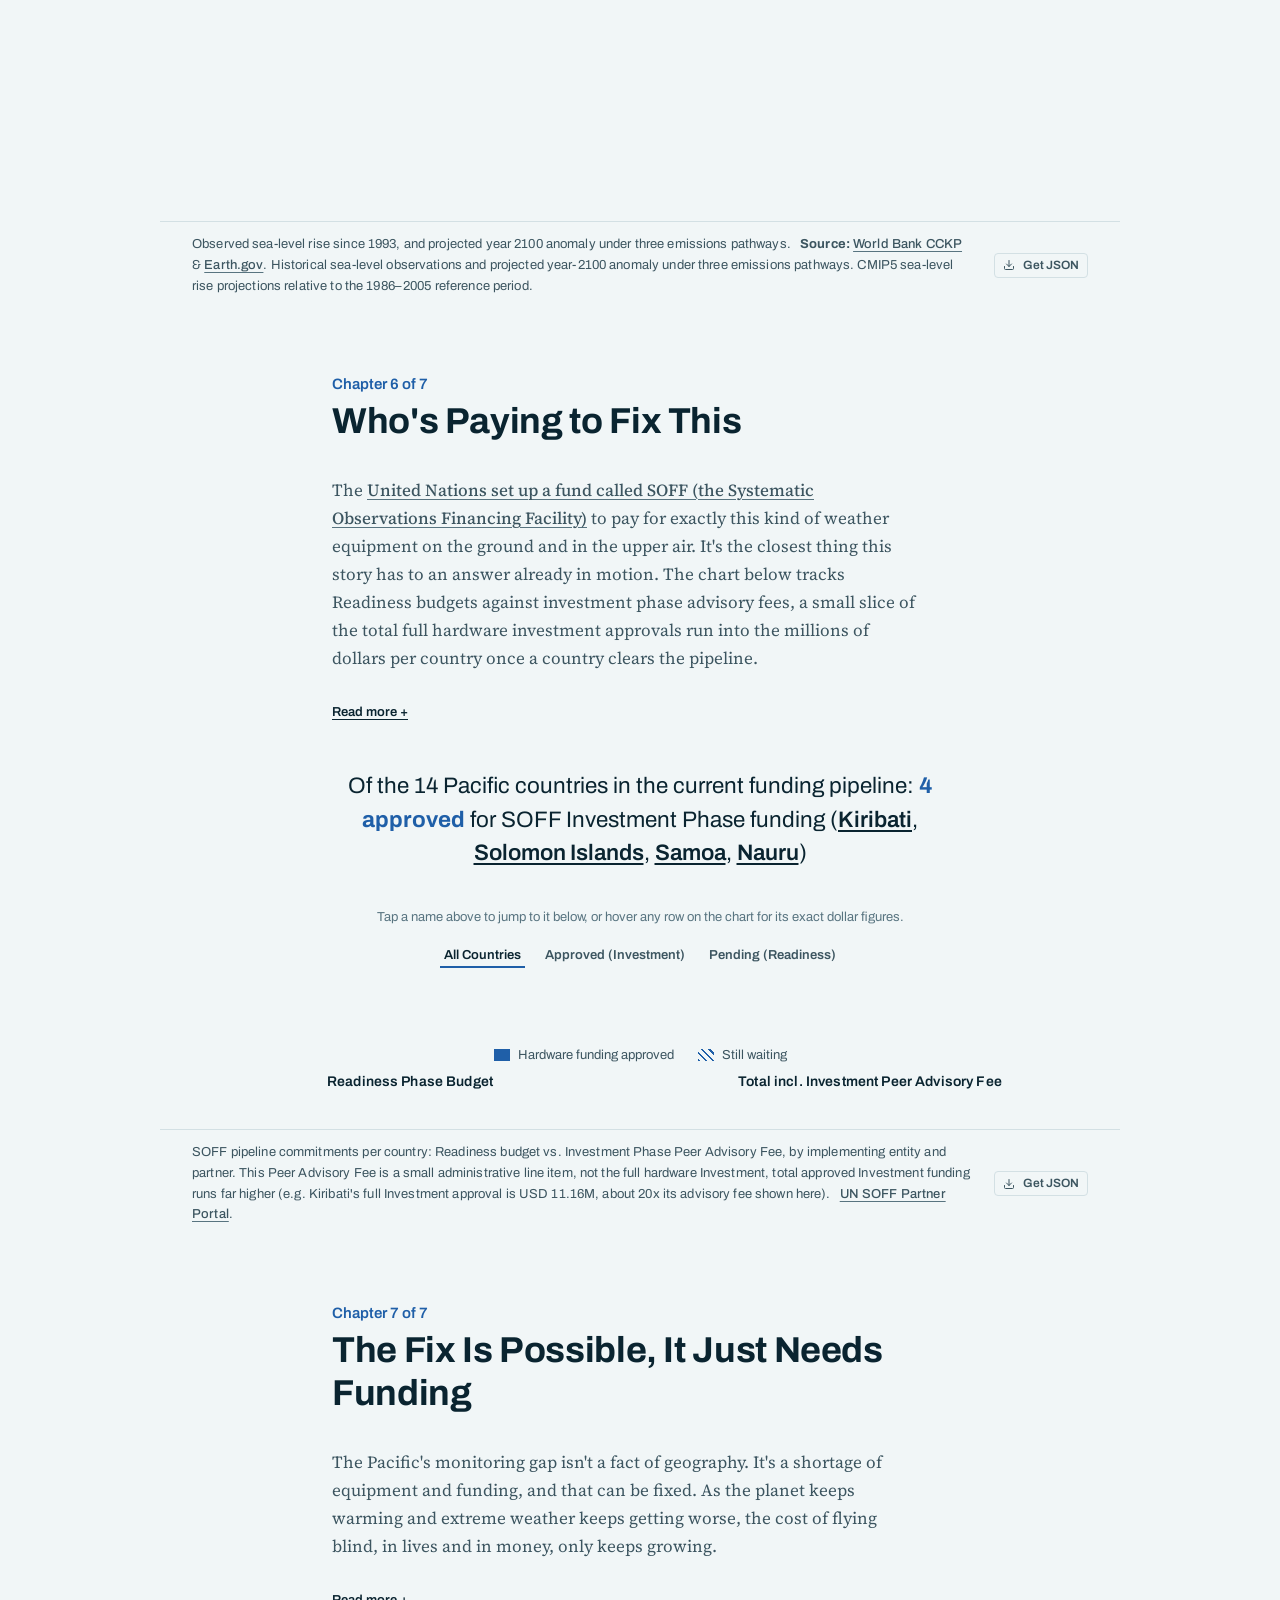
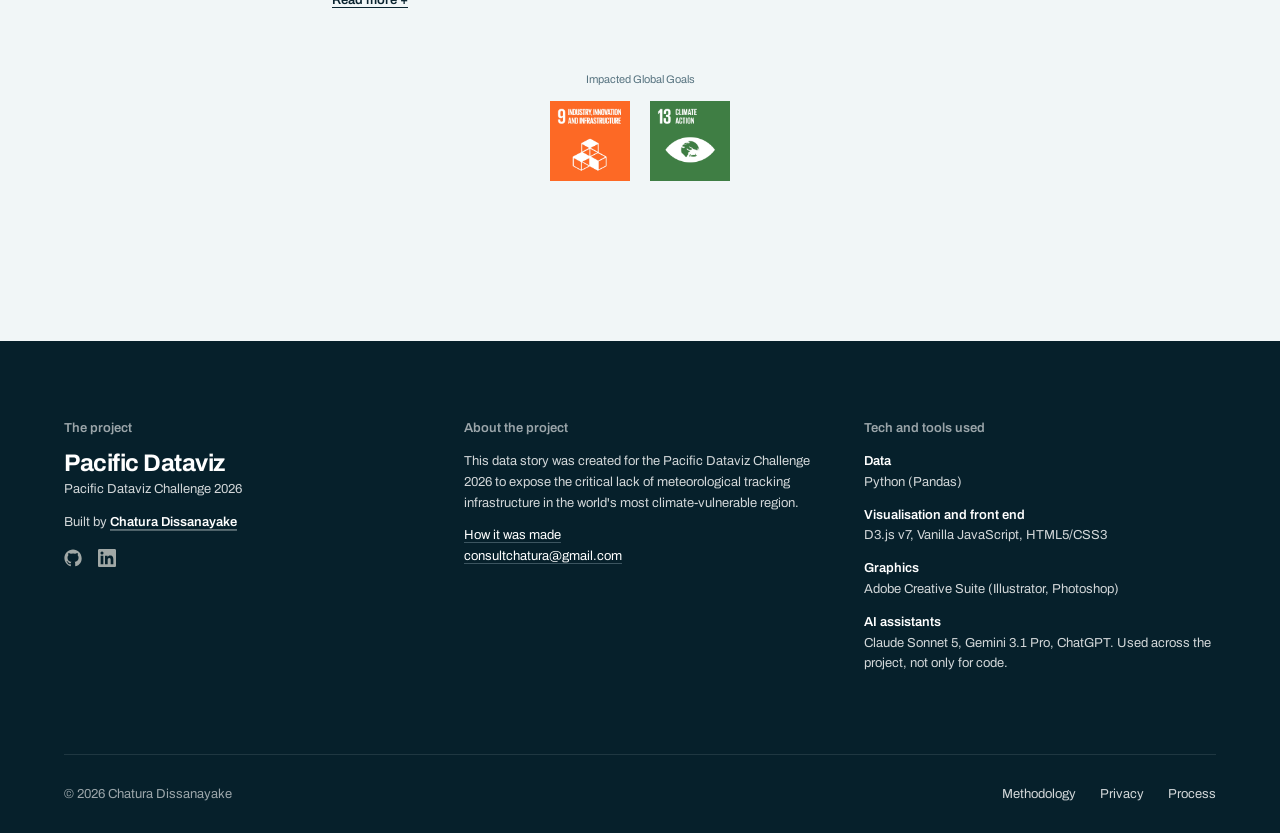
==== commit d4287700: "2.2.20" ====
--- a/index.html
+++ b/index.html
@@ -25,11 +25,11 @@
 <meta name="theme-color" content="#06181d">
 <link rel="preconnect" href="https://fonts.googleapis.com">
 <link rel="preconnect" href="https://fonts.gstatic.com" crossorigin>
-<link href="https://fonts.googleapis.com/css2?family=Fraunces:ital,opsz,wght@0,9..144,400;0,9..144,500;0,9..144,600;1,9..144,400&family=IBM+Plex+Sans:wght@400;500;600;700&display=swap" rel="stylesheet">
+<link href="https://fonts.googleapis.com/css2?family=Archivo:wght@400;500;600;700&family=Source+Serif+4:opsz,wght@8..60,400;8..60,600&display=swap" rel="stylesheet">
 <link rel="stylesheet" href="css/main.css">
 <link rel="stylesheet" href="css/layout.css">
 <link rel="stylesheet" href="css/components.css">
-<script src="https://d3js.org/d3.v7.min.js"></script>
+<script defer src="https://cdn.jsdelivr.net/npm/d3@7.9.0/dist/d3.min.js"></script>
 
 <style>
 
@@ -191,41 +191,21 @@
 <div class="progress-container" role="progressbar" aria-label="Reading progress" aria-valuemin="0" aria-valuemax="100" aria-valuenow="0">
     <div class="progress-bar" id="reading-progress"></div>
 </div>
-<div class="global-lang-switch">
-    <a href="index.html" class="lang-btn active" aria-label="English">EN</a>
-    <a href="index-fr.html" class="lang-btn" aria-label="Français">FR</a>
-</div>
-
 <div id="mobile-toast" class="mobile-toast">
     <span>Some charts are best explored on a larger screen.</span>
     <button id="toast-close" aria-label="Close notification">&times;</button>
 </div>
 
-<nav class="editorial-nav">
-    <a href="index.html" class="nav-brand">
-        <img src="assets/pacific_icon.png" alt="Brand Icon" class="brand-icon" width="18" height="18">
-        Pacific Dataviz Challenge <span style="white-space: nowrap;">2026</span>
-    </a>
-    <button class="mobile-menu-toggle" aria-label="Toggle Menu">
-        <svg width="24" height="24" viewBox="0 0 24 24" fill="none" stroke="currentColor" stroke-width="2" stroke-linecap="round"><line class="hbg-line hbg-top" x1="3" y1="6" x2="21" y2="6"></line><line class="hbg-line hbg-mid" x1="3" y1="12" x2="21" y2="12"></line><line class="hbg-line hbg-bottom" x1="3" y1="18" x2="21" y2="18"></line></svg>
-    </button>
+<nav class="editorial-nav" aria-label="Main">
+    <a href="index.html" class="nav-brand"><img src="assets/pacific_icon.png" alt="" class="brand-icon" width="24" height="24"><span class="brand-name">The Pacific Blind Spot</span></a>
+    <button class="mobile-menu-toggle" aria-label="Toggle menu"><svg width="24" height="24" viewBox="0 0 24 24" fill="none" stroke="currentColor" stroke-width="2" stroke-linecap="round"><line class="hbg-line hbg-top" x1="3" y1="6" x2="21" y2="6"></line><line class="hbg-line hbg-mid" x1="3" y1="12" x2="21" y2="12"></line><line class="hbg-line hbg-bottom" x1="3" y1="18" x2="21" y2="18"></line></svg></button>
     <div class="nav-links">
-        <a href="index.html" class="nav-link-secondary">Home</a>
-        <a href="#overview" class="nav-link-primary">Story</a>
-
-        <div class="mobile-only mobile-chapter-menu">
-            <a href="#central-figure" class="sub-nav-link">Chapter 01: Why Poorer Countries Can't See Storms Coming</a>
-            <a href="#meteo-timeline" class="sub-nav-link">Chapter 02: 100 Years of Barely Any Progress</a>
-            <a href="#stakes" class="sub-nav-link">Chapter 03: What Happens When You Can't Track a Storm</a>
-            <a href="#human-cost" class="sub-nav-link">Chapter 04: Which Pacific Nations Have Funding, and Which Don't</a>
-            <a href="#projections" class="sub-nav-link">Chapter 05: Rising Seas Are Making It Worse</a>
-            <a href="#funding" class="sub-nav-link">Chapter 06: Who's Paying to Fix This</a>
-            <a href="#conclusion" class="sub-nav-link">Chapter 07: The Fix Is Possible, It Just Needs Funding</a>
-        </div>
-
-        <a href="#methodology" class="nav-link-secondary">Methodology</a>
+        <a href="#overview" class="nav-link-secondary" aria-current="true">Story</a>
+        <div class="mobile-only mobile-chapter-menu"><a href="#central-figure" class="sub-nav-link">Chapter 1: Why Poorer Countries Can't See Storms Coming</a><a href="#meteo-timeline" class="sub-nav-link">Chapter 2: 100 Years of Barely Any Progress</a><a href="#stakes" class="sub-nav-link">Chapter 3: What Happens When You Can't Track a Storm</a><a href="#human-cost" class="sub-nav-link">Chapter 4: Which Pacific Nations Have Funding, and Which Don't</a><a href="#projections" class="sub-nav-link">Chapter 5: Rising Seas Are Making It Worse</a><a href="#funding" class="sub-nav-link">Chapter 6: Who's Paying to Fix This</a><a href="#conclusion" class="sub-nav-link">Chapter 7: The Fix Is Possible, It Just Needs Funding</a></div>
+        <a href="methodology.html" class="nav-link-secondary">Methodology</a>
         <a href="privacy.html" class="nav-link-secondary">Privacy</a>
         <a href="https://github.com/chaturadissanayake/theunfairclimateprice" target="_blank" rel="noopener" class="nav-link-secondary">Process</a>
+        <div class="global-lang-switch"><a href="index.html" class="lang-btn active" aria-label="English">EN</a><a href="index-fr.html" class="lang-btn" aria-label="Français">FR</a></div>
     </div>
 </nav>
 <main class="immersive-canvas">
@@ -511,7 +491,8 @@
   </g>
   <!-- Bottom right inset world map -->
   <image xlink:href="assets/maps/worldmap.webp" x="1040" y="460" width="430" height="230" preserveAspectRatio="xMidYMid meet" />
-</svg>    </div>
+</svg>  
+</div>
 
     <div id="map-hover-tooltip" class="map-tooltip">
         <img id="map-tooltip-img" src="" alt="Country view">
@@ -539,7 +520,7 @@
         <img src="assets/maps/pacificoceanfloor.webp" alt="" class="central-bg-map-layer" aria-hidden="true">
 
         <div class="central-figure-head reveal" style="text-align: left; max-width: 680px; margin: 0 auto 0 auto; padding: 0 var(--space-8);">
-            <span class="editorial-kicker">Chapter 01</span>
+            <span class="editorial-kicker">Chapter 1 of 7</span>
             <h2 class="editorial-subhead">Why Poorer Countries Can't See Storms Coming</h2>
             <p>Every forecast, every cyclone warning, every evacuate now alert starts the same way with machines on the ground or in the upper air physically sense the weather. Rich countries built dense webs of these machines decades ago and have maintained them, while poorer nations were promised the same baseline instruments but never received them, creating stark disparities. The further down the income ladder a country sits, the thinner its coverage becomes, with the Pacific's smallest island states most exposed to storms sitting at the bottom of that ladder.</p>
         </div>
@@ -584,7 +565,7 @@
 
 <section class="article-section" id="meteo-timeline">
         <div class="article-copy reveal">
-            <span class="editorial-kicker">Chapter 02</span>
+            <span class="editorial-kicker">Chapter 2 of 7</span>
             <h2 class="editorial-subhead">100 Years of Barely Any Progress</h2>
             <p>If we map exactly when every active land weather station in the Pacific was built, the pattern becomes visually obvious. Infrastructure went in decades ago in bursts, then growth slowed to a crawl for most countries, and for three, Nauru, Niue, and Pitcairn, it never started at all.</p>
         </div>
@@ -613,7 +594,7 @@
 
     <section class="article-section" id="stakes">
         <div class="article-copy reveal">
-            <span class="editorial-kicker">Chapter 03</span>
+            <span class="editorial-kicker">Chapter 3 of 7</span>
             <h2 class="editorial-subhead">What Happens When You Can't Track a Storm</h2>
             <p>Vanuatu is a useful place to see what this gap actually costs. It gets hit by cyclones and floods most years, and most years the damage barely registers. Then, every so often, one storm sweeps through and the number of people affected jumps from a few thousand to hundreds of thousands in a single season. The chart below plays that pattern out year by year, for Vanuatu, and for every other Pacific country this story tracks.</p>
             <p>That up and down pattern is exactly what you'd expect when ground level data is thin. Without local stations to pin down a storm's path and strength, forecasters have to lean on rougher satellite estimates, and the <a href="https://wmo.int/site/early-warnings-all" target="_blank" rel="noopener" class="source-link">time people have to evacuate</a> shrinks from days to hours.</p>
@@ -689,7 +670,7 @@
 
     <section class="article-section" id="human-cost">
         <div class="article-copy reveal">
-            <span class="editorial-kicker">Chapter 04</span>
+            <span class="editorial-kicker">Chapter 4 of 7</span>
             <h2 class="editorial-subhead">Which Pacific Nations Have Funding, and Which Don't</h2>
             <p>Regional averages hide how uneven this gap really is. Some island nations are still years from having a single new station funded, while a handful have already broken through to hardware money.</p>
         </div>
@@ -863,7 +844,7 @@
 
 <section class="article-section" id="projections">
         <div class="article-copy reveal" style="margin-bottom: var(--space-4);">
-            <span class="editorial-kicker">Chapter 05</span>
+            <span class="editorial-kicker">Chapter 5 of 7</span>
             <h2 class="editorial-subhead">Rising Seas Are Making It Worse</h2>
             <p>Sea-level rise doesn't arrive as a single dramatic flood. It arrives as a road that used to flood only in the worst storms, and now floods on an ordinary high tide. At the Pago Pago, American Samoa gauge, that's a trend visible within a single generation, quietly reshaping what counts as normal weather.</p>
             <p>Where that trend goes next is a matter of how much the world emits between now and the year 2100, the ruler below lays out the range. But for atolls that sit barely three meters above the waterline, even the most optimistic pathway means extreme tides and cyclone-driven storm surges pushing critical infrastructure toward being permanently flood-prone, without rapid adaptation.</p>
@@ -913,7 +894,7 @@
                 </div>
             </div>
 
-            <p class="chart-footnote">The axis below uses a split vertical scale to capture the massive leap between the historical record (bottom left) and future reality (top right). The dashed line bridges the gap between the 12 cm shift we've already experienced and the extreme 40+ cm projections for 2100. Click any scenario dot, or use the pathway selector above.</p>
+            <p class="chart-footnote">The axis below uses a split vertical scale to capture the massive leap between the historical record (bottom left) and future reality (top right). The dashed line bridges the gap between the roughly 10 cm shift the gauge has already recorded (9.7 cm in 2024) and the 40+ cm projections for 2100. Click any scenario dot, or use the pathway selector above.</p>
 
             <div class="swipe-hint mobile-only">Swipe chart to explore</div>
             <div class="chart-canvas reveal" id="projection-canvas" data-scene="projection" style="margin-bottom: 0;">
@@ -943,7 +924,7 @@
 
 <section class="article-section" id="funding">
         <div class="article-copy reveal">
-            <span class="editorial-kicker">Chapter 06</span>
+            <span class="editorial-kicker">Chapter 6 of 7</span>
             <h2 class="editorial-subhead">Who's Paying to Fix This</h2>
             <p>The <a href="https://www.un-soff.org/" target="_blank" rel="noopener" class="source-link">United Nations set up a fund called SOFF (the Systematic Observations Financing Facility)</a> to pay for exactly this kind of weather equipment on the ground and in the upper air. It's the closest thing this story has to an answer already in motion. The chart below tracks Readiness budgets against investment phase advisory fees, a small slice of the total full hardware investment approvals run into the millions of dollars per country once a country clears the pipeline.</p>
             <p>A mechanism to close this gap already exists, backed by partner advisors and implementing entities like UNEP, UNDP, and the World Bank. The work left is not inventing a solution, it is pushing the countries still doing paperwork through to the investment phase. That is a funding and political-will problem, not a technical one.</p>
@@ -967,6 +948,7 @@
 
             <div id="funding-spotlight" class="funding-spotlight" aria-live="polite"></div>
 
+            <p class="chart-key"><span class="key-swatch key-solid"></span>Hardware funding approved <span class="key-swatch key-hatch"></span>Still waiting</p>
             <div class="chart-canvas reveal" id="funding-canvas" data-scene="funding" style="margin-bottom: 0; min-height: auto; align-items: flex-start;">
                 <div class="funding-dual-charts">
                     <div class="funding-chart-col">
@@ -1005,13 +987,15 @@
 
     <section class="article-section" id="conclusion">
         <div class="article-copy reveal" style="margin-bottom: var(--space-20);">
-            <span class="editorial-kicker">Chapter 07</span>
+            <span class="editorial-kicker">Chapter 7 of 7</span>
             <h2 class="editorial-subhead">The Fix Is Possible, It Just Needs Funding</h2>
             <p>The Pacific's monitoring gap isn't a fact of geography. It's a shortage of equipment and funding, and that can be fixed. As the planet keeps warming and extreme weather keeps getting worse, the cost of flying blind, in lives and in money, only keeps growing.</p>
             <p><a href="https://wmo.int/site/early-warnings-all" target="_blank" rel="noopener" class="source-link">Early warning systems</a> are one of the most cost-effective tools humanity has against climate disasters, the <a href="https://wmo.int/topics/early-warning-system" target="_blank" rel="noopener" class="source-link">WMO puts the return at nearly tenfold</a> roughly ten dollars in avoided damage for every dollar spent. But they only work if there's hardware on the ground, satellites overhead, and steady funding to keep both running.</p>
             <p>That shortage is a real barrier to building resilient infrastructure and taking meaningful climate action, the two goals the United Nations set for every country under <strong>SDG 9</strong> and <strong>SDG 13</strong>.</p>
             <p>Pacific nations are on the front line of a crisis they didn't cause. Giving them the basic tools to see a storm coming is not too much to ask, it's the least the rest of the world owes them.</p>
 
+            <p class="source-pointer">Every figure comes from open data. <a href="methodology.html" class="source-link">See the methodology and sources</a>.</p>
+
             <div class="sdg-container">
                 <span class="sdg-label">Impacted Global Goals</span>
                 <div class="sdg-icons">
@@ -1022,72 +1006,7 @@
         </div>
     </section>
 
-    <section class="methodology-section reveal" id="methodology" style="background-color: var(--bg-paper-soft); padding: var(--space-20) var(--space-8); margin: 0; max-width: 100%;">
-        <div style="max-width: 780px; margin: 0 auto;">
-            <h2 class="editorial-subhead" style="margin-bottom: var(--space-4);">Methodology & Sources</h2>
-            <p style="font-size: var(--text-base-lg); color: var(--ink-soft); line-height: 1.7; margin-bottom: var(--space-8);">This data story relies exclusively on verified open data from regional authorities, the UN Systematic Observations Financing Facility (SOFF), the World Meteorological Organisation (WMO), the Pacific Data Hub (SPC), and World Bank Climate Risk Country Profiles. Full access to raw data files and processing scripts is provided below.</p>
-
-            <div class="data-download-actions">
-                <a href="https://github.com/chaturadissanayake/theunfairclimateprice/archive/refs/heads/main.zip" class="btn-primary">Download Dataset (CSV/JSON)</a>
-                <a href="https://github.com/chaturadissanayake/theunfairclimateprice" target="_blank" rel="noopener" class="btn-secondary">View Code (GitHub)</a>
-            </div>
-
-<h3 class="source-list-title">Primary Documents & Registries</h3>
-            <ul class="clean-source-list">
-                <li>
-                    <span class="doc-title">Kiribati SOFF Investment Phase Funding Request</span>
-                    <a href="https://un-soff.org/" target="_blank" rel="noopener" class="source-link">UN SOFF</a>
-                </li>
-                <li>
-                    <span class="doc-title">Directly Affected Persons by Disasters</span>
-                    <a href="https://stats.pacificdata.org/vis?lc=en&df[ds]=ds%3ASPC2&df[id]=DF_SDG_11&df[ag]=SPC&df[vs]=3.0&dq=A.VC_DSR_AFFCT.........&pd=,&to[TIME_PERIOD]=false&lb=bt" target="_blank" rel="noopener" class="source-link">Pacific Data Hub</a>
-                </li>
-                <li>
-                    <span class="doc-title">Direct Disaster Economic Loss, Average Annual Loss</span>
-                    <a href="https://stats.pacificdata.org/vis?lc=en&df[ds]=ds%3ASPC2&df[id]=DF_SDG_11&df[ag]=SPC&df[vs]=3.0&dq=A.VC_DSR_AALT...._T.....&pd=,&to[TIME_PERIOD]=false" target="_blank" rel="noopener" class="source-link">Pacific Data Hub</a>
-                </li>
-                <li>
-                    <span class="doc-title">Meteorological Monitoring Network, Land Stations</span>
-                    <a href="https://pacificdata.org/data/dataset/meteorological-monitoring-network-df-meteo-monitor-net" target="_blank" rel="noopener" class="source-link">Pacific Data Hub</a>
-                </li>
-                <li>
-                    <span class="doc-title">Climate Risk Country Profiles &amp; Sea Level Projections</span>
-                    <a href="https://climateknowledgeportal.worldbank.org/country-profiles" target="_blank" rel="noopener" class="source-link">World Bank CCKP</a>
-                </li>
-                <li>
-                    <span class="doc-title">Historical High Tide Flooding Days</span>
-                    <a href="https://tidesandcurrents.noaa.gov/inundationdb/inundation.html?id=1770000#flooddays" target="_blank" rel="noopener" class="source-link">NOAA</a>
-                </li>
-                <li>
-                    <span class="doc-title">SOFF Portfolio and Implementation Progress</span>
-                    <a href="https://un-soff.org/dashboard/" target="_blank" rel="noopener" class="source-link">UN SOFF</a>
-                </li>
-                <li>
-                    <span class="doc-title">WMO GBON Global Baseline Diagnostic Report</span>
-                    <a href="https://un-soff.org/" target="_blank" rel="noopener" class="source-link">World Meteorological Organisation</a>
-                </li>
-                <li>
-                    <span class="doc-title">Terrain Imagery &amp; Country Maps</span>
-                    <a href="https://earth.google.com/" target="_blank" rel="noopener" class="source-link">Google Earth</a> &amp; <a href="https://maps.google.com/" target="_blank" rel="noopener" class="source-link">Google Maps</a>
-                </li>
-            </ul>
-
-            <div class="integrated-citation">
-                <div class="citation-header-row">
-                    <span class="cite-title">Cite This Work</span>
-                    <div class="citation-tabs" role="tablist">
-                        <button class="citation-tab active" role="tab" aria-selected="true" data-cite="APA">APA</button>
-                        <button class="citation-tab" role="tab" aria-selected="false" data-cite="Journalistic">Journalistic</button>
-                        <button class="citation-tab" role="tab" aria-selected="false" data-cite="BibTeX">BibTeX</button>
-                    </div>
-                </div>
-                <div class="citation-content">
-                    <p id="cite-text"></p>
-                    <button class="copy-cite-btn">Copy Citation</button>
-                </div>
-            </div>
-        </div>
-    </section>
+    
 
     <footer class="terminal-footer">
         <svg class="footer-contours" viewBox="0 0 1440 420" preserveAspectRatio="none" aria-hidden="true">
@@ -1095,24 +1014,11 @@
         </svg>
         <div class="footer-main-grid footer-grid--3col">
             <div class="footer-col brand-col">
+                <h4 class="footer-heading">The project</h4>
                 <span class="footer-logo">Pacific <span>Dataviz</span></span>
                 <span class="footer-sublogo">Pacific Dataviz Challenge 2026</span>
-            </div>
-            <div class="footer-col">
-                <h4 class="footer-heading">About the project</h4>
-                <p class="footer-text">This data story was created for the Pacific Dataviz Challenge 2026 to expose the critical lack of meteorological tracking infrastructure in the world's most climate-vulnerable region.</p>
-            </div>
-            <div class="footer-col">
-                <h4 class="footer-heading">Tech & tools used</h4>
-                <p class="footer-text">
-                    Adobe Creative Suite (Illustrator/Photoshop), D3.js v7, Vanilla JavaScript, Python (Pandas), HTML5/CSS3.
-                </p>
-            </div>
-        </div>
-        <div class="footer-bottom-bar" style="justify-content: flex-end;">
-            <div class="footer-bottom-right">
-                <span>Built by <a href="https://chaturadissanayake.com" target="_blank" rel="noopener" class="footer-creator-link">Chatura Dissanayake</a></span>
-                <a href="https://github.com/chaturadissanayake" target="_blank" rel="noopener" aria-label="GitHub" class="social-icon">
+                <p class="footer-text">Built by <a href="https://chaturadissanayake.com" target="_blank" rel="noopener" class="footer-creator-link">Chatura Dissanayake</a></p>
+                <div class="footer-social"><a href="https://github.com/chaturadissanayake" target="_blank" rel="noopener" aria-label="GitHub" class="social-icon">
                     <svg viewBox="0 0 24 24" width="18" height="18" fill="currentColor">
                         <path d="M12 .5C5.73.5.5 5.73.5 12c0 5.08 3.29 9.39 7.86 10.91.57.1.79-.25.79-.55 0-.27-.01-1.16-.02-2.11-3.2.7-3.88-1.36-3.88-1.36-.52-1.34-1.28-1.7-1.28-1.7-1.05-.72.08-.7.08-.7 1.16.08 1.77 1.19 1.77 1.19 1.03 1.77 2.7 1.26 3.36.96.1-.75.4-1.26.73-1.55-2.55-.29-5.24-1.28-5.24-5.68 0-1.26.45-2.28 1.19-3.09-.12-.29-.52-1.46.11-3.04 0 0 .97-.31 3.18 1.18a11.1 11.1 0 0 1 5.79 0c2.2-1.49 3.17-1.18 3.17-1.18.64 1.58.24 2.75.12 3.04.74.81 1.18 1.83 1.18 3.09 0 4.41-2.69 5.38-5.25 5.67.41.36.78 1.06.78 2.14 0 1.54-.01 2.79-.01 3.17 0 .3.21.66.8.55A10.52 10.52 0 0 0 23.5 12C23.5 5.73 18.27.5 12 .5z"/>
                     </svg>
@@ -1121,22 +1027,40 @@
                     <svg viewBox="0 0 24 24" width="18" height="18" fill="currentColor">
                         <path d="M20.447 20.452h-3.554v-5.569c0-1.328-.027-3.037-1.852-3.037-1.853 0-2.136 1.445-2.136 2.939v5.667H9.351V9h3.414v1.561h.046c.477-.9 1.637-1.85 3.37-1.85 3.601 0 4.267 2.37 4.267 5.455v6.286zM5.337 7.433a2.062 2.062 0 0 1-2.063-2.065 2.064 2.064 0 1 1 2.063 2.065zM7.119 20.452H3.554V9h3.565v11.452zM22.225 0H1.771C.792 0 0 .774 0 1.729v20.542C0 23.227.792 24 1.771 24h20.451C23.2 24 24 23.227 24 22.271V1.729C24 .774 23.2 0 22.222 0h.003z"/>
                     </svg>
-                </a>
-            </div>
+                </a></div>
+            </div>
+            <div class="footer-col">
+                <h4 class="footer-heading">About the project</h4>
+                <p class="footer-text">This data story was created for the Pacific Dataviz Challenge 2026 to expose the critical lack of meteorological tracking infrastructure in the world's most climate-vulnerable region.</p>
+                <p class="footer-text"><a class="footer-link" href="https://github.com/chaturadissanayake/theunfairclimateprice" target="_blank" rel="noopener">How it was made</a><br><a class="footer-link" href="mailto:consultchatura@gmail.com">consultchatura@gmail.com</a></p>
+            </div>
+            <div class="footer-col">
+                <h4 class="footer-heading">Tech and tools used</h4>
+                <ul class="tools-list">
+                    <li><strong>Data</strong>Python (Pandas)</li>
+                    <li><strong>Visualisation and front end</strong>D3.js v7, Vanilla JavaScript, HTML5/CSS3</li>
+                    <li><strong>Graphics</strong>Adobe Creative Suite (Illustrator, Photoshop)</li>
+                    <li><strong>AI assistants</strong>Claude Sonnet 5, Gemini 3.1 Pro, ChatGPT. Used across the project, not only for code.</li>
+                </ul>
+            </div>
+        </div>
+        <div class="footer-bottom-bar">
+            <span>&copy; 2026 Chatura Dissanayake</span>
+            <nav class="footer-links" aria-label="Footer"><a href="methodology.html">Methodology</a><a href="privacy.html">Privacy</a><a href="https://github.com/chaturadissanayake/theunfairclimateprice" target="_blank" rel="noopener">Process</a></nav>
         </div>
     </footer>
 </main>
 <noscript>
     <p style="text-align: center; padding: var(--space-8); font-family: sans-serif;">This data story relies on JavaScript for its interactive charts. Please turn on JavaScript to see the full experience.</p>
 </noscript>
-<script src="js/utils.js"></script>
-
-<script src="js/meteorological_monitoring_network.js"></script>
-<script src="js/directlyaffectedpersons.js"></script>
-<script src="js/directdisastereconomicloss.js"></script>
-
-<script src="js/data.js"></script>
-<script src="js/animations.js"></script>
+<script defer src="js/utils.js"></script>
+
+<script defer src="js/meteorological_monitoring_network.js"></script>
+<script defer src="js/directlyaffectedpersons.js"></script>
+<script defer src="js/directdisastereconomicloss.js"></script>
+
+<script defer src="js/data.js"></script>
+<script defer src="js/animations.js"></script>
 
 <script>
 document.addEventListener('DOMContentLoaded', () => {
--- a/css/main.css
+++ b/css/main.css
@@ -1,43 +1,44 @@
 :root {
-    --bg-paper: #F9F9F6;
-    --bg-paper-soft: #F0F0EB;
-    --bg-deep: #0D1117;
-    --bg-deep-soft: #161B22;
-    --ink: #111111;
-    --ink-soft: #4B5563;
-    --ink-faint: #9CA3AF;
+    --bg-paper: #F1F6F7;
+    --bg-paper-soft: #E3EDEF;
+    --bg-deep: #06202B;
+    --bg-deep-soft: #0C3342;
+    --ink: #0A2430;
+    --ink-soft: #3C5560;
+    --ink-faint: #587480;
     --paper: #FFFFFF;
     --paper-soft: rgba(255, 255, 255, 0.85);
 
-    --accent-danger: #D9381E;
-    --accent-danger-soft: rgba(217, 56, 30, 0.1);
-    --accent-ocean: #005C8A;
-    --accent-ocean-soft: rgba(0, 92, 138, 0.1);
-    --accent-ocean-dark: #003B5C;
-    --accent-ocean-wash: rgba(0, 92, 138, 0.05);
-    --accent-warning: #E9C46A;
-    --accent-success: #2A9D8F;
+    --accent-danger: #D62839;
+    --accent-danger-soft: rgba(214, 40, 57, 0.1);
+    --accent-ocean: #1F5FA8;
+    --accent-ocean-soft: rgba(31, 95, 168, 0.1);
+    --accent-ocean-dark: #164A84;
+    --accent-ocean-wash: rgba(31, 95, 168, 0.05);
+    --accent-warning: #8CC8EE;
+    --accent-success: #8CC8EE;
 
     --accent-coral: var(--accent-danger);
     --accent-coral-soft: var(--accent-danger-soft);
-    --accent-coral-light: #E8705F;
-    --accent-coral-dark: #A32915;
+    --accent-coral-light: #E8727D;
+    --accent-coral-dark: #9E1B28;
     --accent-teal: var(--accent-ocean);
     --accent-teal-soft: var(--accent-ocean-soft);
     --accent-teal-dark: var(--accent-ocean-dark);
     --accent-gold: var(--accent-warning);
-    --accent-gold-soft: rgba(233, 196, 106, 0.2);
-
-    --line: #E5E7EB;
+    --accent-gold-soft: rgba(140, 200, 238, 0.2);
+
+    --line: #D3E0E4;
     --line-on-dark: rgba(255, 255, 255, 0.1);
-    --font-display: 'Fraunces', serif;
-    --font-sans: 'IBM Plex Sans', sans-serif;
-    --font-mono: 'IBM Plex Sans', sans-serif;
+    --font-display: 'Archivo', system-ui, sans-serif;
+    --font-sans: 'Archivo', system-ui, sans-serif;
+    --font-body: 'Source Serif 4', Georgia, 'Times New Roman', serif;
+    --font-mono: var(--font-sans);
     --ease-editorial: cubic-bezier(0.16, 1, 0.3, 1);
     --duration-fast: 0.15s;
     --duration-base: 0.25s;
     --duration-slow: 0.4s;
-    --hover-lift: -4px;
+    --hover-lift: -2px;
 
     --space-0-5: 0.125rem;
     --space-1: 0.25rem;
@@ -120,7 +121,7 @@
     letter-spacing: -0.01em;
 }
 p {
-    font-variant-numeric: oldstyle-nums;
+    font-variant-numeric: lining-nums;
 }
 a {
     color: inherit;
@@ -215,4 +216,12 @@
         transition-duration: 0.001ms !important;
         scroll-behavior: auto !important;
     }
-}+}
+/* v2: fluid root size so laptops (1280-1440) are smaller than large monitors */
+html { font-size: clamp(15.5px, 12.4px + 0.28125vw, 18px); }
+body { padding-top: 56px; }
+h1, h2, h3 { font-weight: 700; letter-spacing: -0.015em; }
+.article-copy p, .report-standfirst { font-family: var(--font-body); }
+/* text blocks no longer fade-and-slide; charts carry the motion */
+.reveal { opacity: 1; transform: none; transition: none; will-change: auto; }
+.progress-bar { background: var(--accent-warning); }
--- a/css/layout.css
+++ b/css/layout.css
@@ -924,4 +924,38 @@
     body > *:not(#mobile-roadblock) {
         display: none !important;
     }
-}+}
+/* v2 navigation: light, always visible, original icon */
+.editorial-nav { transform: none; opacity: 1; pointer-events: auto; height: 56px; padding: 0 var(--space-8); background: rgba(241, 246, 247, 0.95); color: var(--ink); border-bottom: 1px solid var(--line); box-shadow: none; letter-spacing: 0; }
+.nav-brand { text-transform: none; letter-spacing: -0.01em; font-family: var(--font-display); font-size: var(--text-md); font-weight: 700; color: var(--ink); gap: var(--space-2-5); white-space: nowrap; }
+.nav-links { padding-right: 0; gap: var(--space-6); }
+.nav-links a { color: var(--ink-soft); font-weight: 500; }
+.nav-links a:hover, .nav-links a[aria-current] { color: var(--ink); opacity: 1; }
+.nav-brand span { color: inherit; }
+/* current page: colour only, no line, no dot */
+.nav-links a { color: #587480; }
+.nav-links a:hover, .nav-links a[aria-current] { color: var(--ink); }
+.global-lang-switch { position: static; height: auto; gap: var(--space-1); margin-left: var(--space-2); }
+.nav-links .global-lang-switch .lang-btn { width: auto; height: auto; display: inline-block; border: 0; border-radius: 2px; padding: var(--space-1) var(--space-2); color: var(--ink-soft); font-weight: 600; box-shadow: none; }
+.nav-links .global-lang-switch .lang-btn.active { background: var(--ink); color: var(--paper); }
+.nav-links .global-lang-switch .lang-btn:hover:not(.active) { color: var(--ink); }
+.mobile-toast { top: 56px; }
+@media (max-width: 1024px) {
+    .nav-links { top: 56px; height: calc(100vh - 56px); background: var(--bg-paper); }
+    .nav-links a { color: var(--ink); }
+}
+/* balanced footer */
+.footer-main-grid.footer-grid--3col { grid-template-columns: repeat(3, minmax(0, 1fr)); gap: var(--space-12); align-items: start; }
+.footer-col .footer-heading { margin-bottom: var(--space-4); }
+.brand-col { gap: var(--space-2); margin-top: 0; }
+.footer-social { display: flex; gap: var(--space-4); margin-top: var(--space-2); }
+.footer-bottom-bar { justify-content: space-between; flex-wrap: wrap; gap: var(--space-6); }
+.footer-links { display: flex; gap: var(--space-6); }
+.footer-links a { color: var(--paper-soft); }
+.footer-links a:hover { color: #fff; }
+
+/* laptop screens: let the story start higher and keep charts inside one screen */
+@media (max-height: 820px) {
+    .report-header { padding-top: var(--space-16); margin-top: 0; margin-bottom: var(--space-10); }
+}
+.chart-canvas svg { max-height: max(380px, calc(100vh - 200px)); }
--- a/css/components.css
+++ b/css/components.css
@@ -6,7 +6,7 @@
 }
 .contour-set path:nth-child(1) { animation: driftLeft 46s linear infinite; }
 .contour-set path:nth-child(2) { animation: driftRight 54s linear infinite; opacity: 0.16; }
-.contour-set path:nth-child(3) { animation: driftLeft 62s linear infinite; opacity: 0.26; stroke: var(--accent-gold); }
+.contour-set path:nth-child(3) { animation: driftLeft 62s linear infinite; opacity: 0.26; stroke: var(--accent-warning); }
 .contour-set path:nth-child(4) { animation: driftRight 50s linear infinite; opacity: 0.14; }
 .contour-set path:nth-child(5) { animation: driftLeft 58s linear infinite; opacity: 0.2; }
 @keyframes driftLeft {
@@ -1490,4 +1490,117 @@
 .footer-main-grid.footer-grid--3col {
     grid-template-columns: 1.5fr 2fr 1.5fr;
     gap: var(--space-16);
-}+}
+/* v2: no template chrome. Sentence-case labels, flat cards, no tracked caps */
+.report-eyebrow, .editorial-kicker, .quiz-type, .instruction-badge, .footer-heading, .sdg-label, .ruler-title, .source-list-title, .cite-title, .radar-readout-label { text-transform: none; letter-spacing: 0; }
+.chart-filter-btn, .funding-filter-btn, .download-btn, .btn-primary, .btn-secondary, .copy-cite-btn, .citation-tab, .quiz-feedback, .step-name.worst, .mini-chart-title { text-transform: none; letter-spacing: 0.01em; }
+.editorial-kicker { color: var(--accent-ocean); font-weight: 600; font-size: var(--text-base); margin-bottom: var(--space-2); }
+.central-figure-head .editorial-kicker { color: var(--accent-warning); }
+.editorial-subhead { font-family: var(--font-display); font-weight: 700; }
+.article-copy p { margin-bottom: 0.9em; line-height: 1.65; }
+.article-copy { margin-bottom: var(--space-8); }
+.flip-card-front, .flip-card-back { box-shadow: none; border-radius: 0; }
+.flip-card-front { border: 1px solid var(--line); }
+.footer-logo span { color: var(--accent-warning); }
+.tools-list { list-style: none; display: grid; gap: var(--space-3); margin-bottom: var(--space-4); }
+.tools-list li { color: var(--paper-soft); font-size: var(--text-sm); line-height: 1.5; }
+.tools-list strong { display: block; color: #fff; font-weight: 600; }
+.source-pointer { margin-top: var(--space-6); font-size: var(--text-base); color: var(--ink-soft); }
+.methodology-section { padding-bottom: var(--space-16); }
+.report-eyebrow, .quiz-type, .instruction-badge { color: var(--accent-ocean); }
+.quiz-type { border-color: var(--accent-ocean-soft); }
+.instruction-badge { border-color: var(--accent-ocean); }
+.flip-card:hover .quiz-type { background: var(--accent-ocean); border-color: var(--accent-ocean); }
+.citation-tab.active { color: var(--accent-ocean); border-bottom-color: var(--accent-ocean); }
+.progress-bar { background: var(--accent-ocean); }
+.brand-icon { width: 24px; height: 24px; object-fit: contain; border-radius: 0; }
+/* chapter rail */
+.chapter-rail { position: fixed; top: 56px; left: 0; right: 0; z-index: 999; display: flex; align-items: center; gap: var(--space-1-5); padding: 0 var(--space-8); height: 30px; background: rgba(241, 246, 247, 0.95); border-bottom: 1px solid var(--line); opacity: 0; pointer-events: none; transition: opacity var(--duration-base); }
+.chapter-rail.is-visible { opacity: 1; pointer-events: auto; }
+.chapter-seg { position: relative; flex: 0 0 clamp(28px, 4vw, 64px); height: 14px; display: flex; align-items: center; }
+.chapter-seg::after { content: ''; position: absolute; left: 0; right: 0; top: 50%; height: 3px; margin-top: -1.5px; background: rgba(10, 36, 48, 0.14); }
+.chapter-seg .chapter-fill { position: relative; z-index: 1; display: block; width: 100%; height: 3px; background: var(--accent-ocean); transform: scaleX(0); transform-origin: left; }
+.chapter-seg.is-current .chapter-fill { height: 5px; }
+.chapter-label { margin-left: var(--space-4); color: var(--ink-soft); font-size: var(--text-sm); white-space: pre; overflow: hidden; text-overflow: ellipsis; }
+@media (max-width: 1024px) { .chapter-rail { display: none; } }
+
+/* one accent rule (60-30-10): neutrals and blues carry the page, magenta marks only the gap and the harm */
+.editorial-kicker { color: var(--accent-ocean); }
+/* ux principles */
+.article-copy p { max-width: 65ch; }
+.btn-primary, .btn-secondary { min-height: 40px; }
+.nav-links a { padding-block: var(--space-2); }
+.chapter-seg { height: 30px; }
+button, .btn-primary, .btn-secondary, .lang-btn, .nav-links a { transition: color var(--duration-fast), background-color var(--duration-fast), transform var(--duration-fast); }
+button:active, .btn-primary:active, .btn-secondary:active { transform: scale(0.98); }
+a:focus-visible, button:focus-visible, [tabindex]:focus-visible { outline-color: var(--accent-ocean); }
+.progress-container { display: none; }
+.contour-set path { animation: none; }
+
+/* key: solid = seen or funded, hatched = missing or waiting */
+.chart-key { display: flex; align-items: center; gap: var(--space-2); font-size: var(--text-sm); color: var(--ink-soft); margin: 0 0 var(--space-3) 0; }
+.key-swatch { width: 16px; height: 12px; display: inline-block; }
+.key-swatch + .key-swatch, .key-hatch { margin-left: var(--space-4); }
+.key-solid { background: var(--accent-ocean); }
+.key-hatch { background: repeating-linear-gradient(45deg, var(--accent-ocean) 0 2px, transparent 2px 5px); }
+
+/* slimmer controls */
+.chart-filters { gap: var(--space-1) var(--space-4); margin-bottom: var(--space-6); }
+.chart-filter-btn, .funding-filter-btn { padding: 2px var(--space-1); font-size: var(--text-sm); line-height: 1.4; letter-spacing: 0; text-transform: none; font-weight: 600; }
+.metric-toggle-btn { padding: var(--space-1) var(--space-3); line-height: 1.3; font-size: var(--text-sm); }
+#stakes .metric-toggle-btn.active { background: var(--ink); color: var(--paper); }
+
+.download-btn, .copy-cite-btn { min-height: 0; padding: 3px var(--space-2); font-size: var(--text-xs); line-height: 1.4; text-transform: none; letter-spacing: 0; }
+/* collapsed paragraphs */
+.more-text { display: grid; grid-template-rows: 0fr; visibility: hidden; transition: grid-template-rows 0.35s var(--ease-editorial), visibility 0s 0.35s; }
+.more-text.is-open { grid-template-rows: 1fr; visibility: visible; transition: grid-template-rows 0.35s var(--ease-editorial); }
+.more-inner { overflow: hidden; min-height: 0; }
+.read-more { background: none; border: 0; padding: 0; margin: 0 0 var(--space-4) 0; font: 600 var(--text-sm)/1.4 var(--font-sans); color: inherit; text-decoration: underline; text-underline-offset: 3px; cursor: pointer; }
+.read-more::after { content: ' +'; }
+.read-more[aria-expanded="true"]::after { content: ' \2212'; }
+/* privacy and methodology: one reading column */
+.doc-page .report-header { align-items: flex-start; text-align: left; max-width: 720px; margin: 0 auto; padding: var(--space-12) var(--space-6) var(--space-6); }
+.doc-page .report-main-title { font-size: var(--text-heading-xl); }
+.doc-page .report-standfirst { font-size: var(--text-md); line-height: 1.55; margin: var(--space-3) 0 var(--space-3); max-width: none; text-align: left; }
+.doc-page .article-copy, .doc-page .methodology-section { max-width: 720px; margin: 0 auto; padding: 0 var(--space-6) var(--space-12); }
+.doc-page .editorial-subhead { font-size: var(--text-heading-sm); margin: var(--space-8) 0 var(--space-2); }
+/* footer: one colour family, aligned columns */
+.terminal-footer .footer-col, .terminal-footer .brand-col { display: block; margin-top: 0; }
+.terminal-footer .footer-heading { color: rgba(255, 255, 255, 0.6); font-size: var(--text-sm); font-weight: 600; margin: 0 0 var(--space-4); }
+.terminal-footer .footer-logo, .terminal-footer .footer-logo span { color: #fff; }
+.terminal-footer .footer-logo { display: block; font-size: var(--text-xl); margin-bottom: var(--space-1); }
+.terminal-footer .footer-sublogo { display: block; margin-bottom: var(--space-3); }
+.terminal-footer .footer-text, .terminal-footer .tools-list li, .terminal-footer .footer-sublogo { color: rgba(255, 255, 255, 0.82); font-size: var(--text-sm); line-height: 1.6; margin-top: 0; }
+.terminal-footer .footer-text { margin-bottom: var(--space-3); }
+.terminal-footer .tools-list strong { color: #fff; }
+.terminal-footer .footer-text a { color: #fff; border-bottom: 1px solid rgba(255, 255, 255, 0.35); }
+.terminal-footer .footer-social { margin-top: var(--space-4); }
+.terminal-footer .footer-bottom-bar { color: rgba(255, 255, 255, 0.6); font-size: var(--text-sm); }
+.terminal-footer .footer-links a { color: rgba(255, 255, 255, 0.82); }
+.terminal-footer .footer-links a:hover { color: #fff; }
+.terminal-footer .footer-main-grid.footer-grid--3col { grid-template-columns: repeat(3, minmax(0, 1fr)); gap: var(--space-12); }
+.doc-page .report-main-title { font-size: clamp(2rem, 1.6rem + 1.5vw, 2.75rem); }
+.doc-page .meta-data-line { justify-content: flex-start; text-align: left; }
+.read-more { margin-top: var(--space-2); }
+
+/* doc pages v3: one 680px column, every edge aligned */
+.doc-page .report-header, .doc-page .article-copy, .doc-page .methodology-section { max-width: 680px; }
+.doc-page .article-copy p { max-width: none; margin-bottom: var(--space-3); }
+.doc-page .article-copy { padding-bottom: var(--space-16); }
+.doc-page .editorial-subhead { margin: var(--space-8) 0 var(--space-2); }
+.doc-page .report-standfirst { margin: var(--space-3) 0 var(--space-2); }
+.doc-page .meta-data-line { display: block; margin: 0; text-align: left; font-size: var(--text-sm); color: var(--ink-faint); }
+.doc-page .meta-data-line span { display: block; margin: 0; text-align: left; }
+.doc-page .report-header { padding-bottom: var(--space-4); }
+.doc-page .data-download-actions { margin: var(--space-6) 0; padding-bottom: var(--space-6); }
+.doc-page .clean-source-list { gap: 0; margin-bottom: var(--space-8); }
+.doc-page .clean-source-list li { display: flex; flex-wrap: wrap; align-items: baseline; column-gap: var(--space-3); padding: var(--space-2) 0; border-bottom: 1px solid var(--line); font-size: var(--text-base); line-height: 1.5; }
+.doc-page .clean-source-list li:first-child { border-top: 1px solid var(--line); }
+.doc-page .clean-source-list li .doc-title { flex: 1 1 55%; margin: 0; }
+.doc-page .clean-source-list li .source-link { font-size: var(--text-base); font-weight: 500; }
+.doc-page .source-list-title { margin: 0 0 var(--space-3); }
+.doc-page .integrated-citation { border-top: 0; margin-top: 0; padding-top: 0; }
+.doc-page .citation-header-row { align-items: baseline; margin-bottom: var(--space-3); }
+.doc-page .copy-cite-btn { margin-top: var(--space-3); }
+.doc-page .report-main-title { max-width: none; white-space: normal; text-wrap: balance; }
+.doc-page .integrated-citation { border-bottom: 0; padding-bottom: 0; }
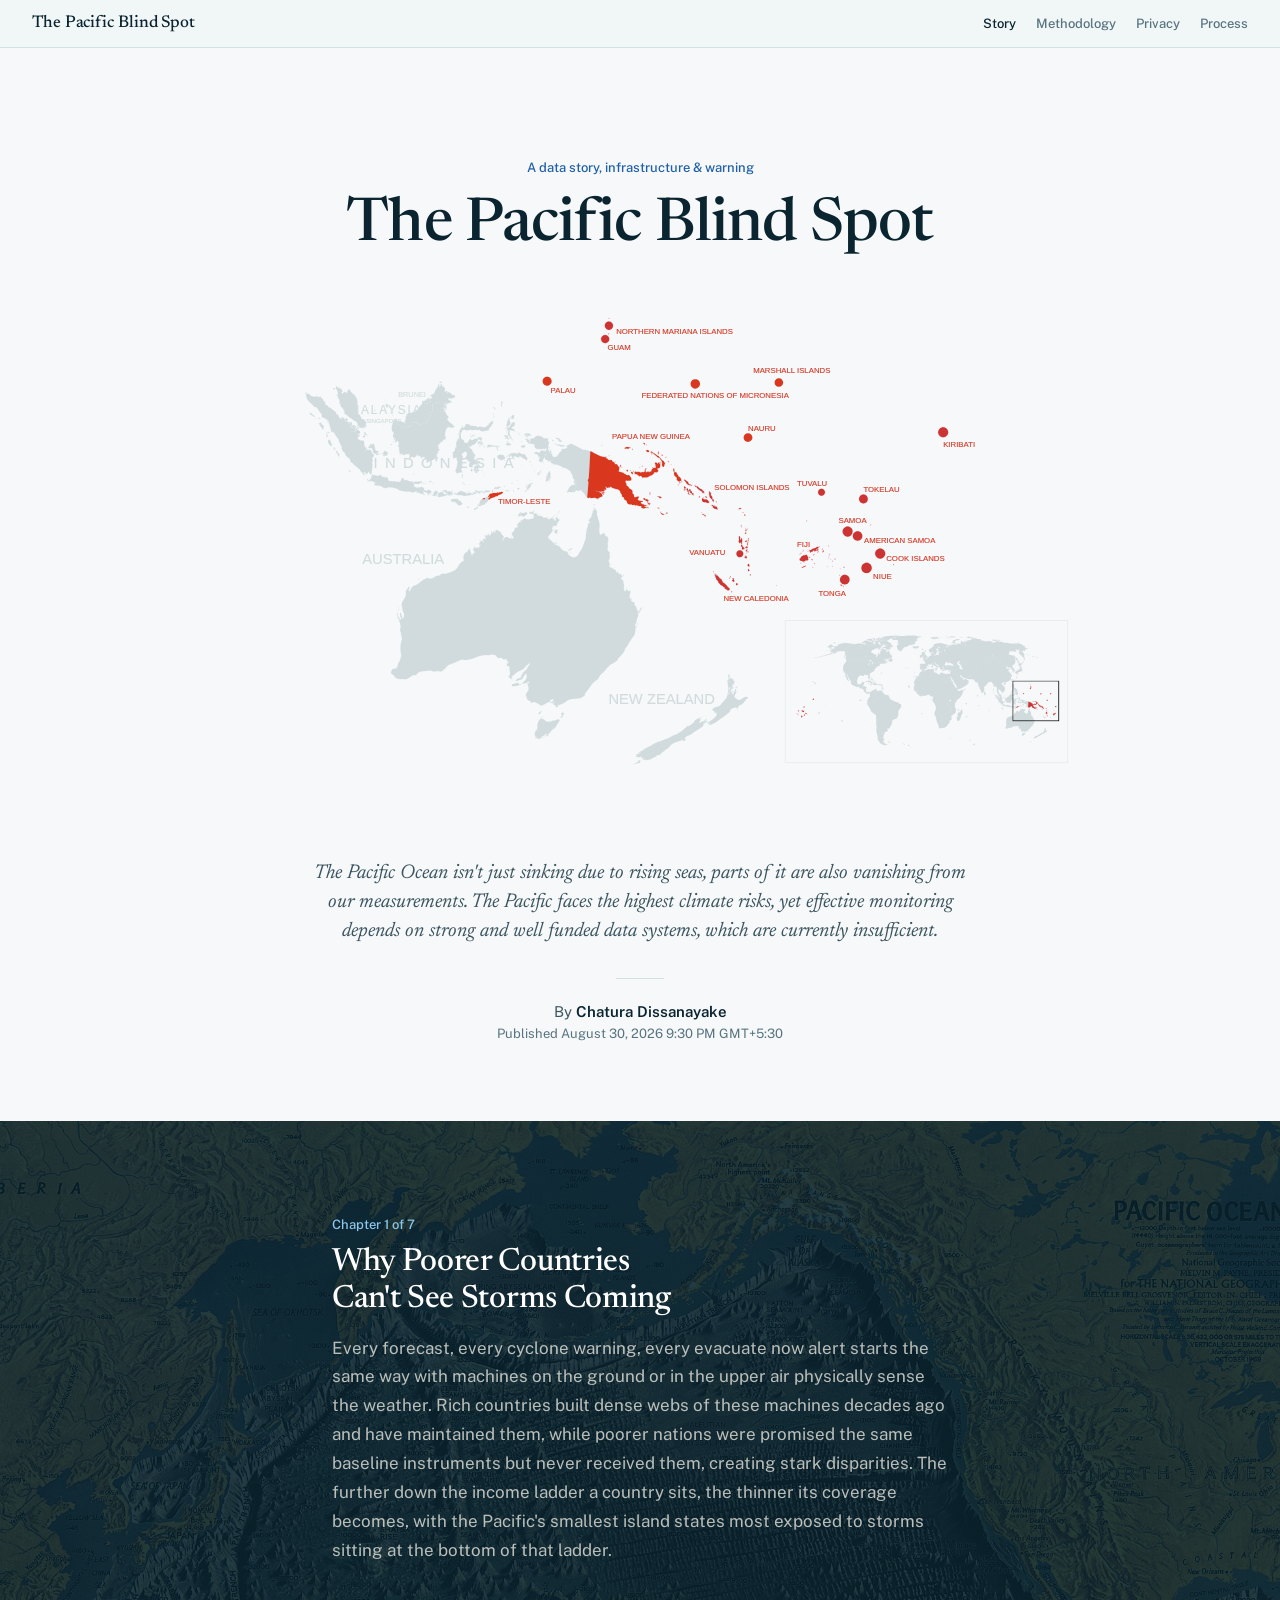
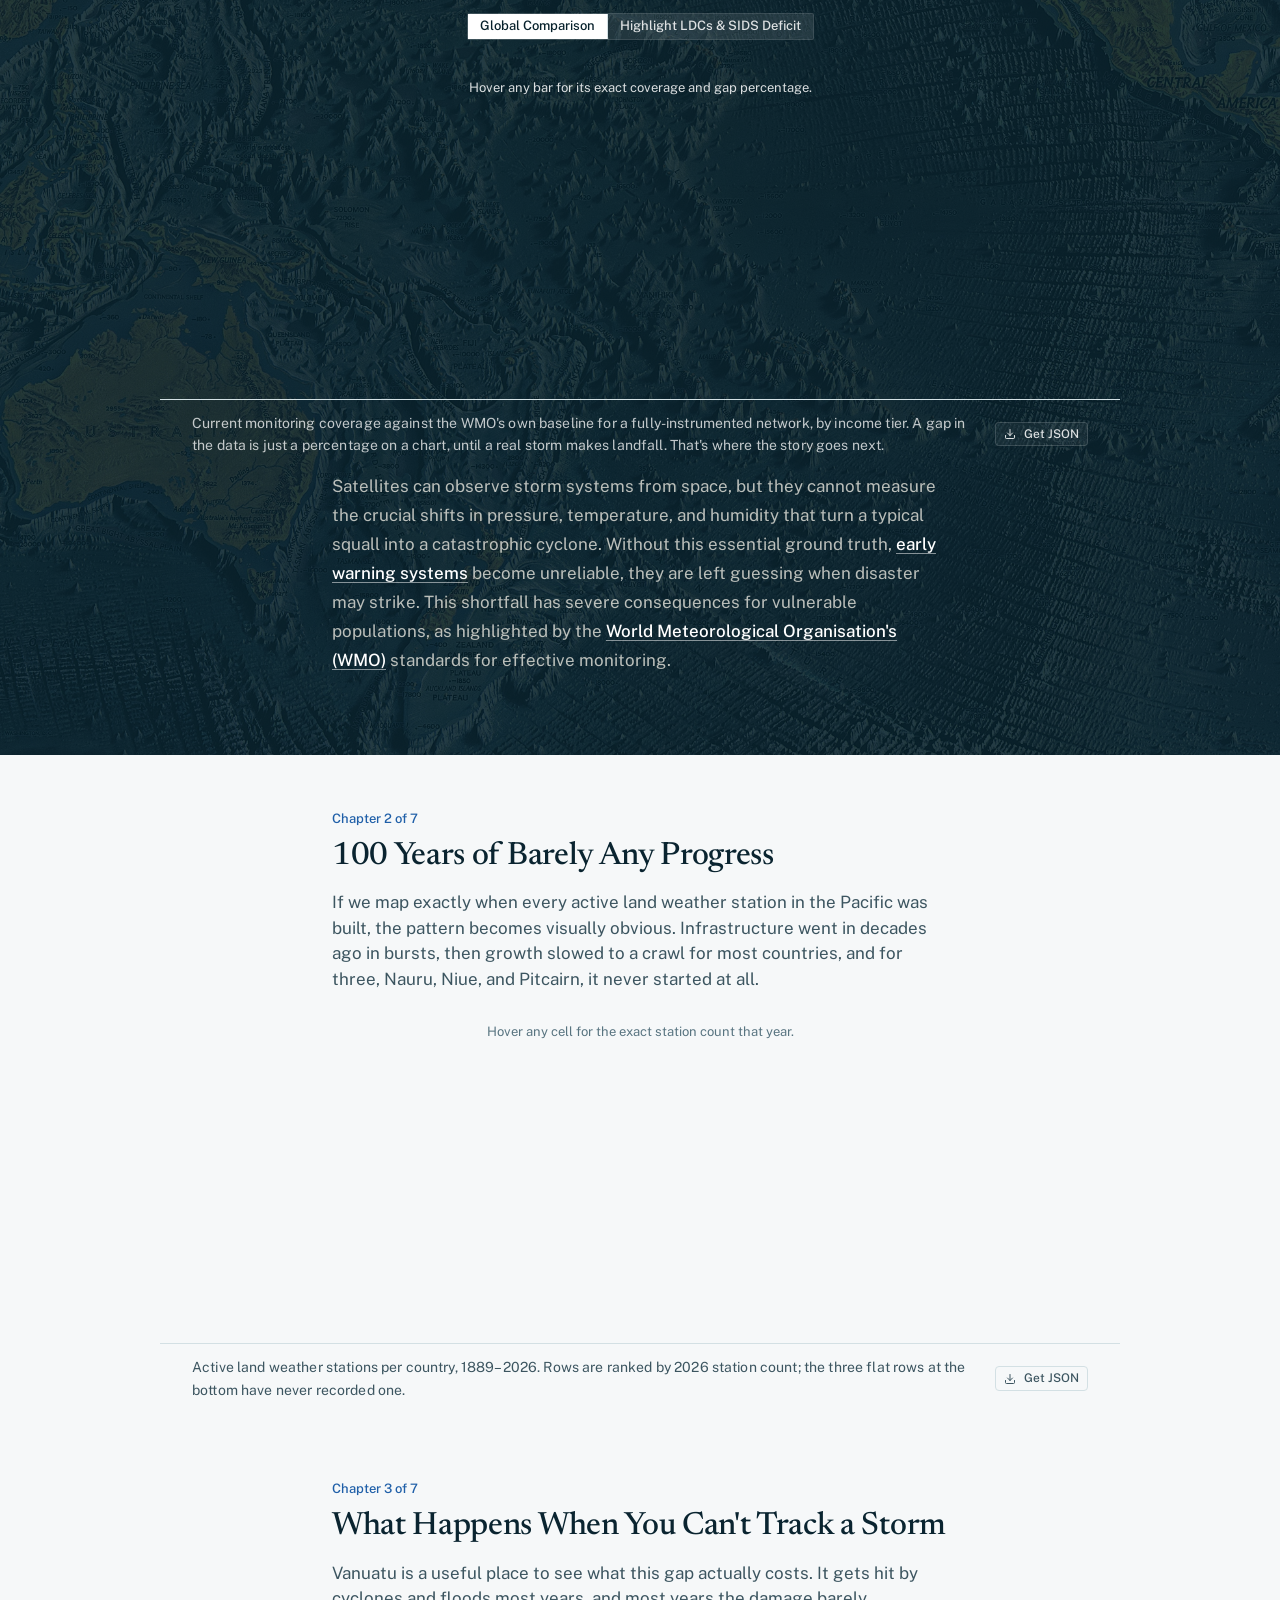
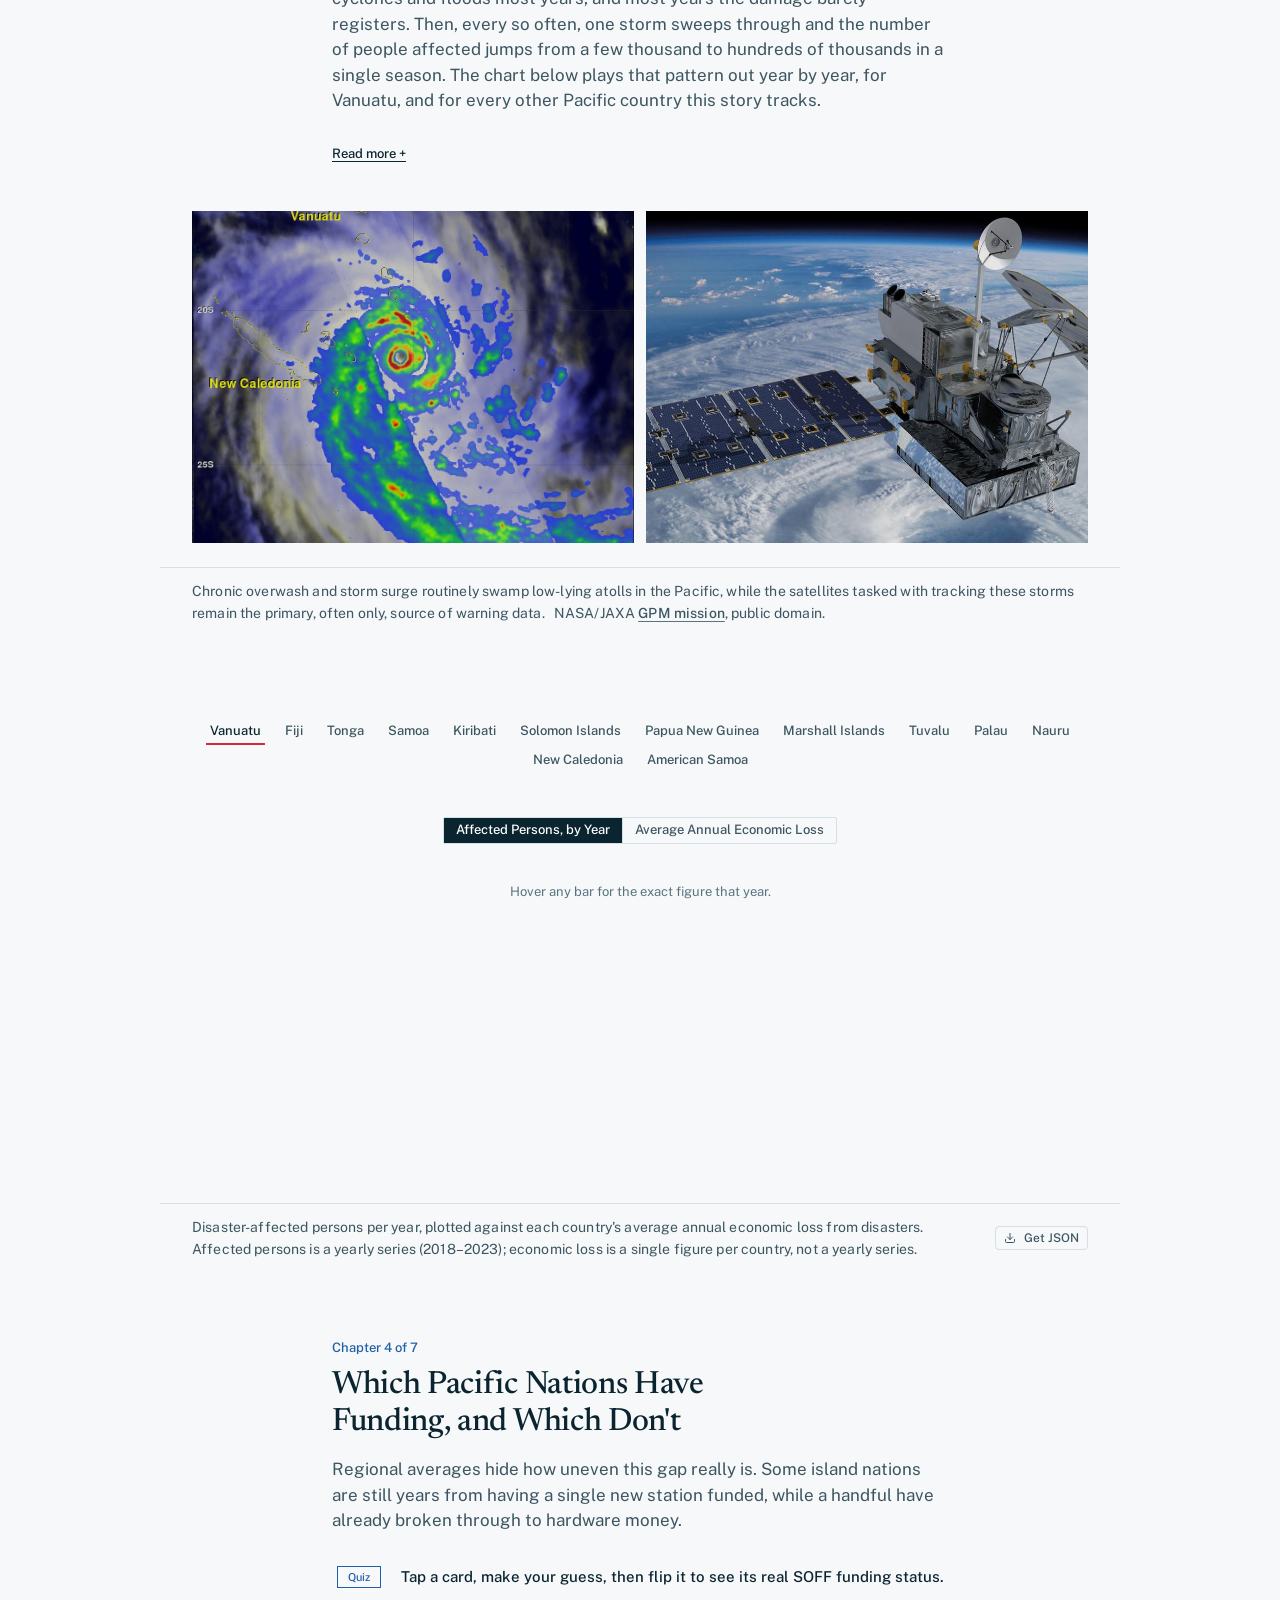
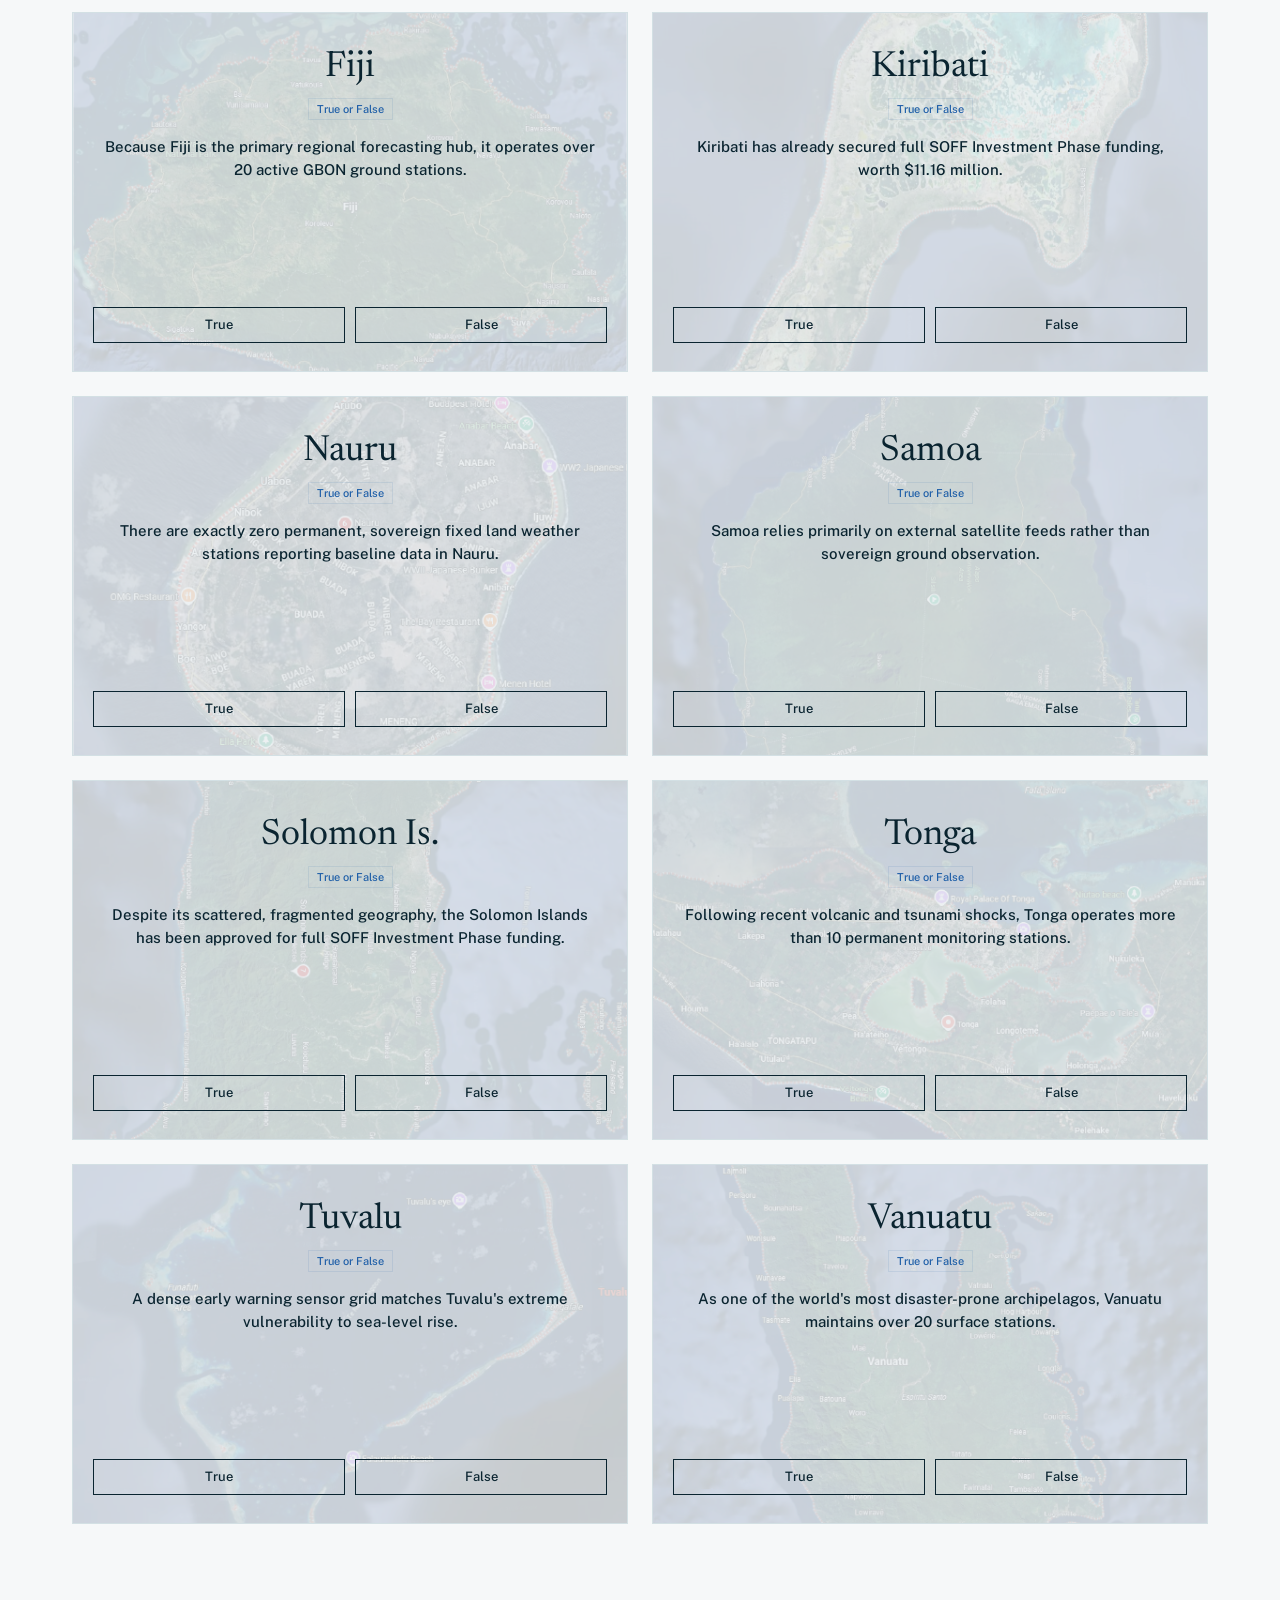
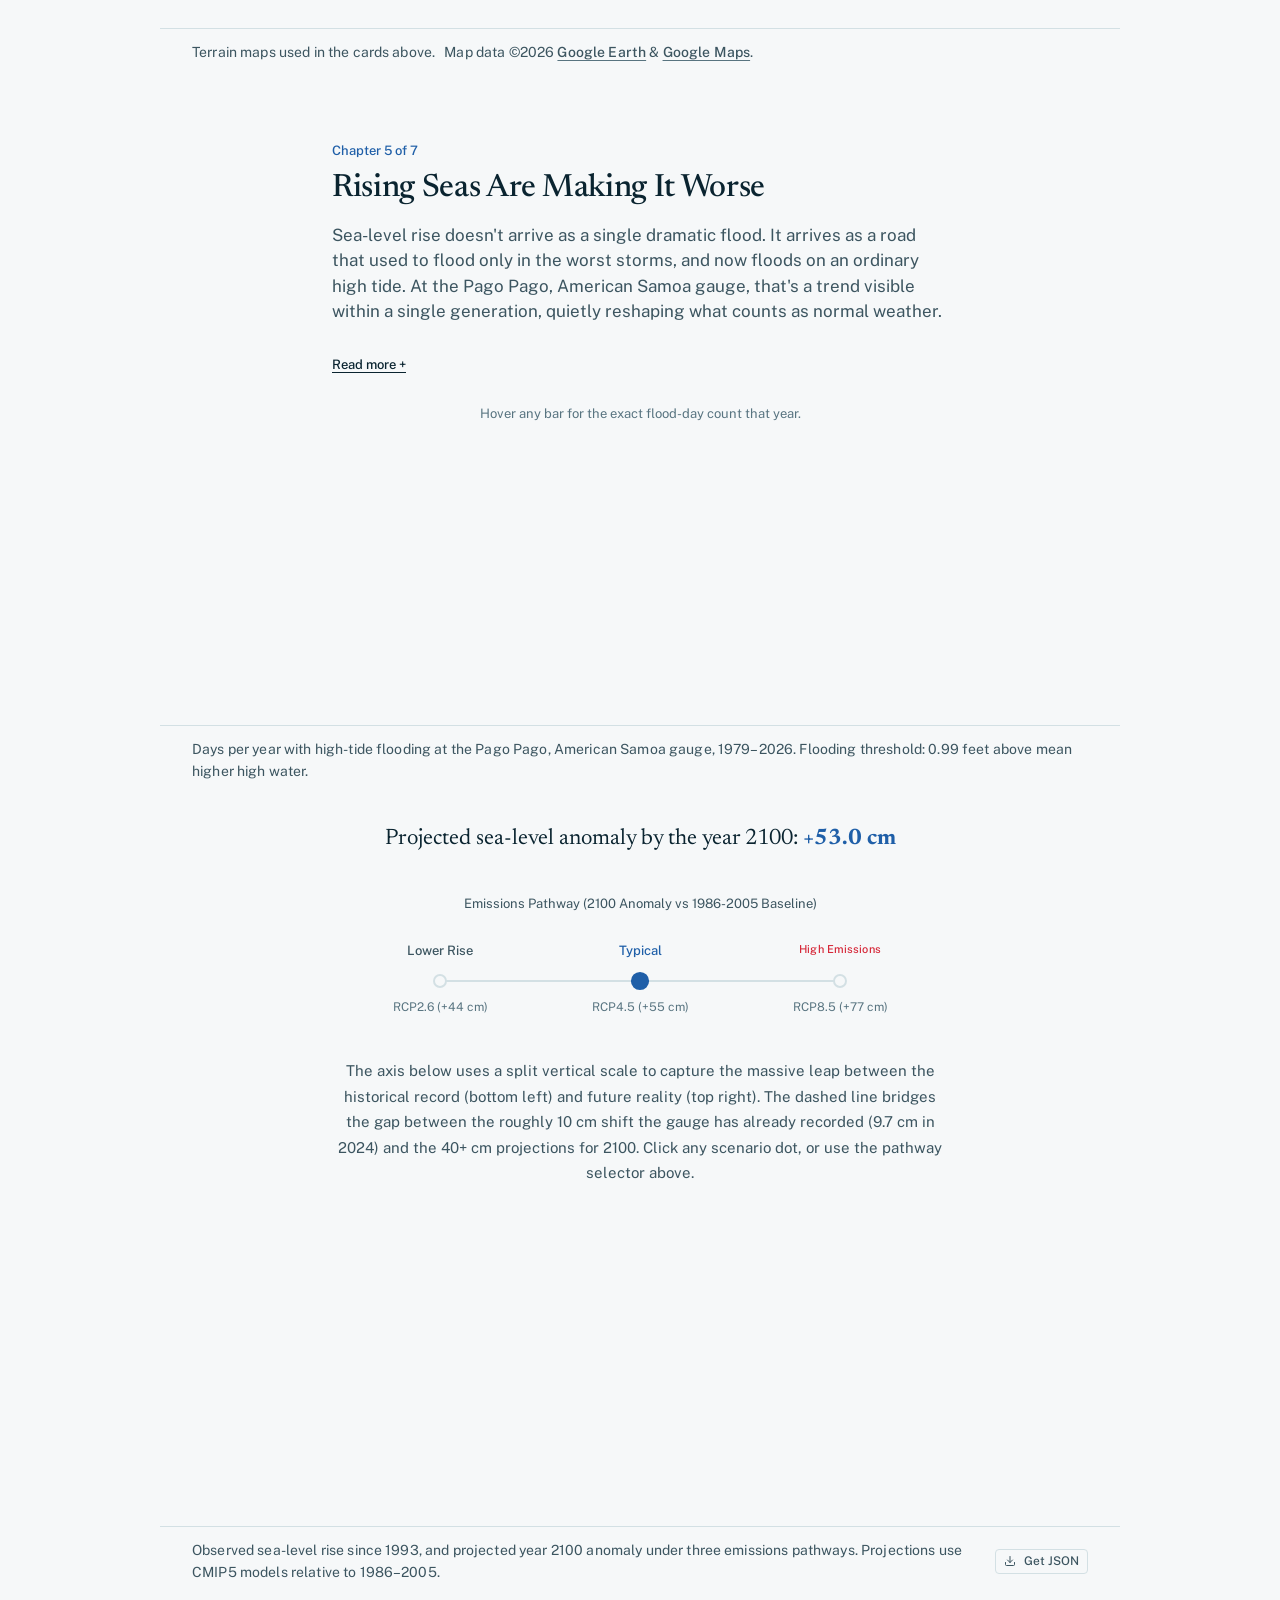
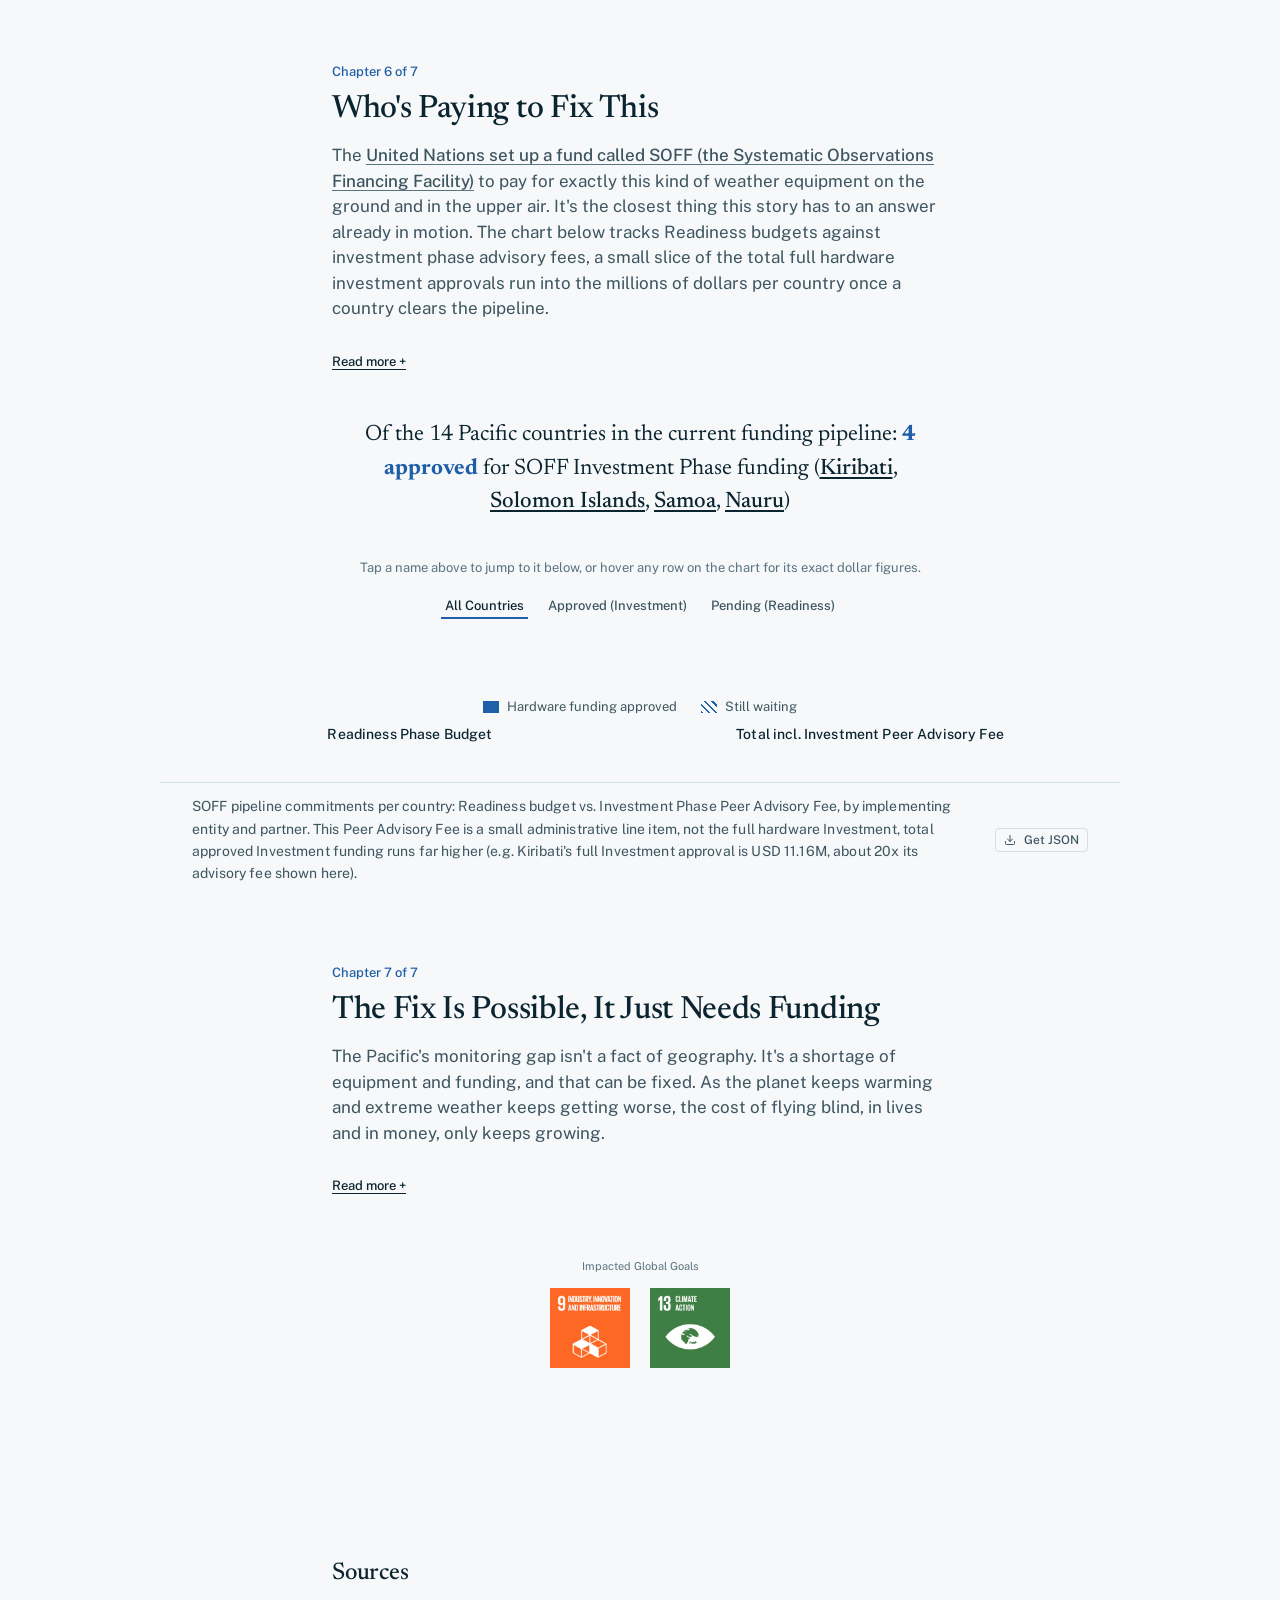
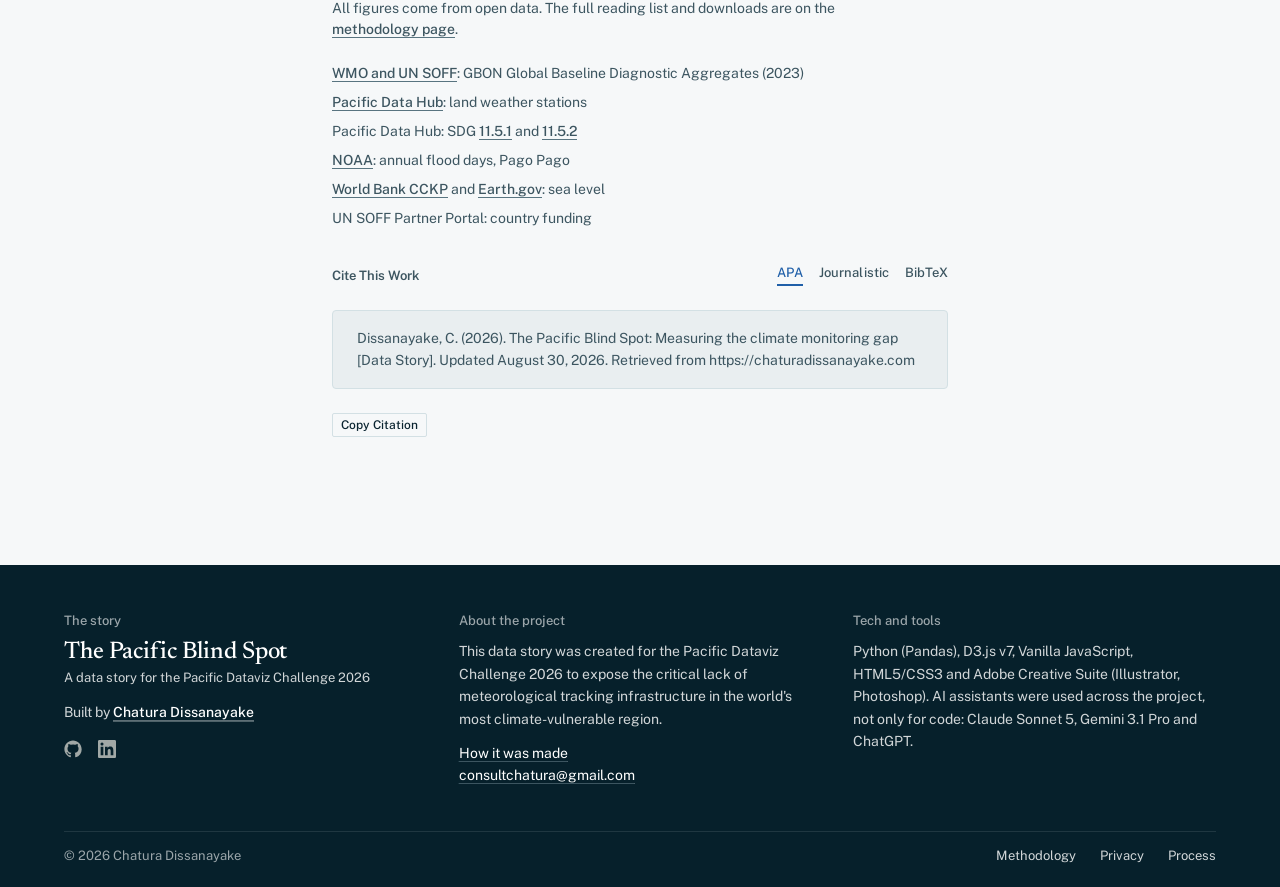
==== commit 574dbea0: "2.2.21" ====
--- a/index.html
+++ b/index.html
@@ -25,7 +25,7 @@
 <meta name="theme-color" content="#06181d">
 <link rel="preconnect" href="https://fonts.googleapis.com">
 <link rel="preconnect" href="https://fonts.gstatic.com" crossorigin>
-<link href="https://fonts.googleapis.com/css2?family=Archivo:wght@400;500;600;700&family=Source+Serif+4:opsz,wght@8..60,400;8..60,600&display=swap" rel="stylesheet">
+<link href="https://fonts.googleapis.com/css2?family=Newsreader:opsz,wght@6..72,500;6..72,600;6..72,700&family=Public+Sans:wght@400;500;600;700&display=swap" rel="stylesheet">
 <link rel="stylesheet" href="css/main.css">
 <link rel="stylesheet" href="css/layout.css">
 <link rel="stylesheet" href="css/components.css">
@@ -197,7 +197,7 @@
 </div>
 
 <nav class="editorial-nav" aria-label="Main">
-    <a href="index.html" class="nav-brand"><img src="assets/pacific_icon.png" alt="" class="brand-icon" width="24" height="24"><span class="brand-name">The Pacific Blind Spot</span></a>
+    <a href="index.html" class="nav-brand"><span class="brand-name">The Pacific Blind Spot</span></a>
     <button class="mobile-menu-toggle" aria-label="Toggle menu"><svg width="24" height="24" viewBox="0 0 24 24" fill="none" stroke="currentColor" stroke-width="2" stroke-linecap="round"><line class="hbg-line hbg-top" x1="3" y1="6" x2="21" y2="6"></line><line class="hbg-line hbg-mid" x1="3" y1="12" x2="21" y2="12"></line><line class="hbg-line hbg-bottom" x1="3" y1="18" x2="21" y2="18"></line></svg></button>
     <div class="nav-links">
         <a href="#overview" class="nav-link-secondary" aria-current="true">Story</a>
@@ -205,17 +205,14 @@
         <a href="methodology.html" class="nav-link-secondary">Methodology</a>
         <a href="privacy.html" class="nav-link-secondary">Privacy</a>
         <a href="https://github.com/chaturadissanayake/theunfairclimateprice" target="_blank" rel="noopener" class="nav-link-secondary">Process</a>
-        <div class="global-lang-switch"><a href="index.html" class="lang-btn active" aria-label="English">EN</a><a href="index-fr.html" class="lang-btn" aria-label="Français">FR</a></div>
     </div>
 </nav>
 <main class="immersive-canvas">
     <header class="report-header" id="overview">
         <span class="report-eyebrow">A data story, infrastructure & warning</span>
         <h1 class="report-main-title">The Pacific Blind Spot</h1>
-
-    <div class="regional-locator-map" style="position: relative;">
+        <div class="regional-locator-map" style="position: relative;">
     <div class="editorial-img-container aspect-wide" style="margin: 0; background: transparent; border: none; overflow: visible;">  
-
 <?xml version="1.0" encoding="UTF-8"?>
 <svg id="Layer_1" data-name="Layer 1" xmlns="http://www.w3.org/2000/svg" xmlns:xlink="http://www.w3.org/1999/xlink" viewBox="0 0 1640 692.39">
   <defs>
@@ -491,7 +488,7 @@
   </g>
   <!-- Bottom right inset world map -->
   <image xlink:href="assets/maps/worldmap.webp" x="1040" y="460" width="430" height="230" preserveAspectRatio="xMidYMid meet" />
-</svg>  
+</svg>          
 </div>
 
     <div id="map-hover-tooltip" class="map-tooltip">
@@ -547,7 +544,7 @@
         <div class="caption-wrapper on-dark">
             <figcaption class="source-caption">
                 <span class="caption-desc">Current monitoring coverage against the WMO's own baseline for a fully-instrumented network, by income tier. A gap in the data is just a percentage on a chart, until a real storm makes landfall. That's where the story goes next.</span>
-                <span class="source-details"><a href="https://un-soff.org/" target="_blank" rel="noopener" class="source-link">WMO & UN SOFF</a>. INF 6.2 GBON Global Baseline Diagnostic Aggregates (2023).</span>
+                
             </figcaption>
             <div class="caption-actions">
                 <button type="button" class="download-btn" data-download="compliance">
@@ -580,7 +577,7 @@
             <div class="caption-wrapper">
                 <figcaption class="source-caption">
                     <span class="caption-desc">Active land weather stations per country, 1889–2026. Rows are ranked by 2026 station count; the three flat rows at the bottom have never recorded one.</span>
-                    <span class="source-details"><a href="https://pacificdata.org/data/dataset/meteorological-monitoring-network-df-meteo-monitor-net" target="_blank" rel="noopener" class="source-link">Pacific Data Hub</a>.</span>
+                    
                 </figcaption>
                 <div class="caption-actions">
                     <button type="button" class="download-btn" data-download="meteo">
@@ -654,8 +651,8 @@
         </div>
             <div class="caption-wrapper">
                 <figcaption class="source-caption">
-                    <span class="caption-desc">Disaster-affected persons per year, plotted against each country's average annual economic loss from disasters.</span>
-                    <span class="source-details">Pacific Data Hub <a href="https://stats.pacificdata.org/vis?lc=en&df[ds]=ds%3ASPC2&df[id]=DF_SDG_11&df[ag]=SPC&df[vs]=3.0&dq=A.VC_DSR_AFFCT.........&pd=,&to[TIME_PERIOD]=false&lb=bt" target="_blank" rel="noopener" class="source-link">(SDG 11.5.1)</a> / <a href="https://stats.pacificdata.org/vis?lc=en&df[ds]=ds%3ASPC2&df[id]=DF_SDG_11&df[ag]=SPC&df[vs]=3.0&dq=A.VC_DSR_AALT...._T.....&pd=,&to[TIME_PERIOD]=false" target="_blank" rel="noopener" class="source-link">(SDG 11.5.2)</a>. "Affected Persons" is a year-by-year series (2018-2023) from the official Pacific Community (SPC) SDG 11.5.1 indicator. "Average Annual Economic Loss" is a single figure per country from SPC's SDG 11.5.2 indicator, reported at that country's own reference year, not a yearly series.</span>
+                    <span class="caption-desc">Disaster-affected persons per year, plotted against each country's average annual economic loss from disasters. Affected persons is a yearly series (2018–2023); economic loss is a single figure per country, not a yearly series.</span>
+                    
                 </figcaption>
                 <div class="caption-actions">
                     <button type="button" class="download-btn" data-download="exposure">
@@ -863,8 +860,8 @@
         </div>
         <div class="caption-wrapper">
             <figcaption class="source-caption">
-                    <span class="caption-desc">Days per year with high-tide flooding at the Pago Pago, American Samoa gauge, 1979–2026.</span>
-                    <span class="source-details"><a href="https://tidesandcurrents.noaa.gov/inundationdb/inundation.html?id=1770000#flooddays" target="_blank" rel="noopener" class="source-link">NOAA</a>. 1979-2026 Annual Flood Days at 1770000, Pago Pago, American Samoa Threshold: 0.99 feet above MHHW.</span>
+                    <span class="caption-desc">Days per year with high-tide flooding at the Pago Pago, American Samoa gauge, 1979–2026. Flooding threshold: 0.99 feet above mean higher high water.</span>
+                    
                 </figcaption>
         </div>
 
@@ -909,8 +906,8 @@
 
 <div class="caption-wrapper">
                 <figcaption class="source-caption">
-                    <span class="caption-desc">Observed sea-level rise since 1993, and projected year 2100 anomaly under three emissions pathways.</span>
-                    <span class="source-details"><strong>Source:</strong> <a href="https://climateknowledgeportal.worldbank.org/country-profiles" target="_blank" rel="noopener" class="source-link">World Bank CCKP</a> & <a href="https://earth.gov/sealevel/sea-level-explorer/?country=WSM&scope=section_1" target="_blank" rel="noopener" class="source-link">Earth.gov</a>. Historical sea-level observations and projected year-2100 anomaly under three emissions pathways. CMIP5 sea-level rise projections relative to the 1986–2005 reference period.</span>
+                    <span class="caption-desc">Observed sea-level rise since 1993, and projected year 2100 anomaly under three emissions pathways. Projections use CMIP5 models relative to 1986–2005.</span>
+                    
                 </figcaption>
                 <div class="caption-actions">
                     <button type="button" class="download-btn" data-download="projections">
@@ -973,7 +970,7 @@
             <div class="caption-wrapper">
                 <figcaption class="source-caption">
                     <span class="caption-desc">SOFF pipeline commitments per country: Readiness budget vs. Investment Phase Peer Advisory Fee, by implementing entity and partner. This Peer Advisory Fee is a small administrative line item, not the full hardware Investment, total approved Investment funding runs far higher (e.g. Kiribati's full Investment approval is USD 11.16M, about 20x its advisory fee shown here).</span>
-                    <span class="source-details"><a href="https://un-soff.org/" target="_blank" rel="noopener" class="source-link">UN SOFF Partner Portal</a>.</span>
+                    
                 </figcaption>
                 <div class="caption-actions">
                     <button type="button" class="download-btn" data-download="funding">
@@ -994,8 +991,6 @@
             <p>That shortage is a real barrier to building resilient infrastructure and taking meaningful climate action, the two goals the United Nations set for every country under <strong>SDG 9</strong> and <strong>SDG 13</strong>.</p>
             <p>Pacific nations are on the front line of a crisis they didn't cause. Giving them the basic tools to see a storm coming is not too much to ask, it's the least the rest of the world owes them.</p>
 
-            <p class="source-pointer">Every figure comes from open data. <a href="methodology.html" class="source-link">See the methodology and sources</a>.</p>
-
             <div class="sdg-container">
                 <span class="sdg-label">Impacted Global Goals</span>
                 <div class="sdg-icons">
@@ -1007,6 +1002,35 @@
     </section>
 
     
+
+        <section class="article-section sources-section" id="sources">
+        <div class="article-copy">
+            <h2 class="sources-title">Sources</h2>
+            <p>All figures come from open data. The full reading list and downloads are on the <a href="methodology.html" class="source-link">methodology page</a>.</p>
+            <ul class="sources-simple">
+                <li><a href="https://www.un-soff.org/" target="_blank" rel="noopener" class="source-link">WMO and UN SOFF</a>: GBON Global Baseline Diagnostic Aggregates (2023)</li>
+                <li><a href="https://pacificdata.org/data/dataset/meteorological-monitoring-network-df-meteo-monitor-net" target="_blank" rel="noopener" class="source-link">Pacific Data Hub</a>: land weather stations</li>
+                <li>Pacific Data Hub: SDG <a href="https://stats.pacificdata.org/vis?lc=en&df[ds]=ds%3ASPC2&df[id]=DF_SDG_11&df[ag]=SPC&df[vs]=3.0&dq=A.VC_DSR_AFFCT.........&pd=,&to[TIME_PERIOD]=false&lb=bt" target="_blank" rel="noopener" class="source-link">11.5.1</a> and <a href="https://stats.pacificdata.org/vis?lc=en&df[ds]=ds%3ASPC2&df[id]=DF_SDG_11&df[ag]=SPC&df[vs]=3.0&dq=A.VC_DSR_AALT...._T.....&pd=,&to[TIME_PERIOD]=false" target="_blank" rel="noopener" class="source-link">11.5.2</a></li>
+                <li><a href="https://tidesandcurrents.noaa.gov/inundationdb/inundation.html?id=1770000#flooddays" target="_blank" rel="noopener" class="source-link">NOAA</a>: annual flood days, Pago Pago</li>
+                <li><a href="https://climateknowledgeportal.worldbank.org/country-profiles" target="_blank" rel="noopener" class="source-link">World Bank CCKP</a> and <a href="https://earth.gov/sealevel/sea-level-explorer/?country=WSM&scope=section_1" target="_blank" rel="noopener" class="source-link">Earth.gov</a>: sea level</li>
+                <li>UN SOFF Partner Portal: country funding</li>
+            </ul>
+            <div class="integrated-citation">
+                <div class="citation-header-row">
+                    <span class="cite-title">Cite This Work</span>
+                    <div class="citation-tabs" role="tablist">
+                        <button class="citation-tab active" role="tab" aria-selected="true" data-cite="APA">APA</button>
+                        <button class="citation-tab" role="tab" aria-selected="false" data-cite="Journalistic">Journalistic</button>
+                        <button class="citation-tab" role="tab" aria-selected="false" data-cite="BibTeX">BibTeX</button>
+                    </div>
+                </div>
+                <div class="citation-content">
+                    <p id="cite-text"></p>
+                    <button class="copy-cite-btn">Copy Citation</button>
+                </div>
+            </div>
+        </div>
+    </section>
 
     <footer class="terminal-footer">
         <svg class="footer-contours" viewBox="0 0 1440 420" preserveAspectRatio="none" aria-hidden="true">
@@ -1014,9 +1038,9 @@
         </svg>
         <div class="footer-main-grid footer-grid--3col">
             <div class="footer-col brand-col">
-                <h4 class="footer-heading">The project</h4>
-                <span class="footer-logo">Pacific <span>Dataviz</span></span>
-                <span class="footer-sublogo">Pacific Dataviz Challenge 2026</span>
+                <h4 class="footer-heading">The story</h4>
+                <span class="footer-logo">The Pacific Blind Spot</span>
+                <span class="footer-sublogo">A data story for the Pacific Dataviz Challenge 2026</span>
                 <p class="footer-text">Built by <a href="https://chaturadissanayake.com" target="_blank" rel="noopener" class="footer-creator-link">Chatura Dissanayake</a></p>
                 <div class="footer-social"><a href="https://github.com/chaturadissanayake" target="_blank" rel="noopener" aria-label="GitHub" class="social-icon">
                     <svg viewBox="0 0 24 24" width="18" height="18" fill="currentColor">
@@ -1035,13 +1059,8 @@
                 <p class="footer-text"><a class="footer-link" href="https://github.com/chaturadissanayake/theunfairclimateprice" target="_blank" rel="noopener">How it was made</a><br><a class="footer-link" href="mailto:consultchatura@gmail.com">consultchatura@gmail.com</a></p>
             </div>
             <div class="footer-col">
-                <h4 class="footer-heading">Tech and tools used</h4>
-                <ul class="tools-list">
-                    <li><strong>Data</strong>Python (Pandas)</li>
-                    <li><strong>Visualisation and front end</strong>D3.js v7, Vanilla JavaScript, HTML5/CSS3</li>
-                    <li><strong>Graphics</strong>Adobe Creative Suite (Illustrator, Photoshop)</li>
-                    <li><strong>AI assistants</strong>Claude Sonnet 5, Gemini 3.1 Pro, ChatGPT. Used across the project, not only for code.</li>
-                </ul>
+                <h4 class="footer-heading">Tech and tools</h4>
+                <p class="footer-text">Python (Pandas), D3.js v7, Vanilla JavaScript, HTML5/CSS3 and Adobe Creative Suite (Illustrator, Photoshop). AI assistants were used across the project, not only for code: Claude Sonnet 5, Gemini 3.1 Pro and ChatGPT.</p>
             </div>
         </div>
         <div class="footer-bottom-bar">
--- a/css/main.css
+++ b/css/main.css
@@ -1,6 +1,6 @@
 :root {
-    --bg-paper: #F1F6F7;
-    --bg-paper-soft: #E3EDEF;
+    --bg-paper: #F6F8F9;
+    --bg-paper-soft: #E9EEF0;
     --bg-deep: #06202B;
     --bg-deep-soft: #0C3342;
     --ink: #0A2430;
@@ -30,9 +30,9 @@
 
     --line: #D3E0E4;
     --line-on-dark: rgba(255, 255, 255, 0.1);
-    --font-display: 'Archivo', system-ui, sans-serif;
-    --font-sans: 'Archivo', system-ui, sans-serif;
-    --font-body: 'Source Serif 4', Georgia, 'Times New Roman', serif;
+    --font-display: 'Newsreader', Georgia, 'Times New Roman', serif;
+    --font-sans: 'Public Sans', system-ui, sans-serif;
+    --font-body: var(--font-sans);
     --font-mono: var(--font-sans);
     --ease-editorial: cubic-bezier(0.16, 1, 0.3, 1);
     --duration-fast: 0.15s;
@@ -158,7 +158,7 @@
     color: var(--paper);
     padding: var(--space-3) var(--space-5);
     font-size: var(--text-sm-plus);
-    font-weight: 600;
+    font-weight: 500;
     border-radius: 2px;
     transition: top 0.2s var(--ease-editorial);
 }
@@ -219,9 +219,10 @@
 }
 /* v2: fluid root size so laptops (1280-1440) are smaller than large monitors */
 html { font-size: clamp(15.5px, 12.4px + 0.28125vw, 18px); }
-body { padding-top: 56px; }
-h1, h2, h3 { font-weight: 700; letter-spacing: -0.015em; }
-.article-copy p, .report-standfirst { font-family: var(--font-body); }
+body { padding-top: 48px; }
+h1, h2, h3 { font-weight: 500; letter-spacing: -0.01em; line-height: 1.1; text-wrap: balance; font-optical-sizing: auto; }
+.article-copy p { font-family: var(--font-sans); font-size: var(--text-md); line-height: 1.5; text-wrap: pretty; }
+.report-standfirst { font-family: var(--font-display); }
 /* text blocks no longer fade-and-slide; charts carry the motion */
 .reveal { opacity: 1; transform: none; transition: none; will-change: auto; }
 .progress-bar { background: var(--accent-warning); }
--- a/css/layout.css
+++ b/css/layout.css
@@ -29,7 +29,7 @@
     padding: 0 var(--space-12);
     font-family: var(--font-sans);
     font-size: var(--text-sm);
-    font-weight: 600;
+    font-weight: 500;
     letter-spacing: 0.04em;
     z-index: 1000;
     background: #faf6eceb;
@@ -83,7 +83,7 @@
     color: var(--accent-coral);
 }
 .nav-link-primary {
-    font-weight: 700;
+    font-weight: 600;
     color: var(--ink);
 }
 .nav-link-secondary {
@@ -128,7 +128,7 @@
     background-color: var(--ink);
     color: var(--paper);
     border-color: var(--ink);
-    font-weight: 600;
+    font-weight: 500;
 }
 .lang-btn:hover:not(.active) {
     border-color: var(--ink);
@@ -363,7 +363,7 @@
 }
 .funding-segment-count {
     font-family: var(--font-display);
-    font-weight: 600;
+    font-weight: 500;
     font-size: var(--text-lg);
 }
 .funding-bar-labels {
@@ -380,7 +380,7 @@
 .funding-label-title {
     font-family: var(--font-sans);
     font-size: var(--text-base);
-    font-weight: 700;
+    font-weight: 600;
     letter-spacing: -0.01em;
     color: var(--ink);
     margin-bottom: var(--space-1);
@@ -424,7 +424,7 @@
 }
 .annotated-callout .callout-label {
     display: block;
-    font-weight: 700;
+    font-weight: 600;
     margin-bottom: var(--space-1);
     color: var(--accent-ocean);
 }
@@ -910,7 +910,7 @@
 }
 #mobile-roadblock p strong {
     color: var(--accent-coral);
-    font-weight: 600;
+    font-weight: 500;
 }
 
 @media (max-width: 768px) {
@@ -926,8 +926,8 @@
     }
 }
 /* v2 navigation: light, always visible, original icon */
-.editorial-nav { transform: none; opacity: 1; pointer-events: auto; height: 56px; padding: 0 var(--space-8); background: rgba(241, 246, 247, 0.95); color: var(--ink); border-bottom: 1px solid var(--line); box-shadow: none; letter-spacing: 0; }
-.nav-brand { text-transform: none; letter-spacing: -0.01em; font-family: var(--font-display); font-size: var(--text-md); font-weight: 700; color: var(--ink); gap: var(--space-2-5); white-space: nowrap; }
+.editorial-nav { transform: none; opacity: 1; pointer-events: auto; height: 48px; padding: 0 var(--space-8); background: rgba(241, 246, 247, 0.95); color: var(--ink); border-bottom: 1px solid var(--line); box-shadow: none; letter-spacing: 0; }
+.nav-brand { text-transform: none; letter-spacing: -0.01em; font-family: var(--font-display); font-size: var(--text-md); font-weight: 600; color: var(--ink); gap: var(--space-2-5); white-space: nowrap; }
 .nav-links { padding-right: 0; gap: var(--space-6); }
 .nav-links a { color: var(--ink-soft); font-weight: 500; }
 .nav-links a:hover, .nav-links a[aria-current] { color: var(--ink); opacity: 1; }
@@ -936,12 +936,12 @@
 .nav-links a { color: #587480; }
 .nav-links a:hover, .nav-links a[aria-current] { color: var(--ink); }
 .global-lang-switch { position: static; height: auto; gap: var(--space-1); margin-left: var(--space-2); }
-.nav-links .global-lang-switch .lang-btn { width: auto; height: auto; display: inline-block; border: 0; border-radius: 2px; padding: var(--space-1) var(--space-2); color: var(--ink-soft); font-weight: 600; box-shadow: none; }
+.nav-links .global-lang-switch .lang-btn { width: auto; height: auto; display: inline-block; border: 0; border-radius: 2px; padding: var(--space-1) var(--space-2); color: var(--ink-soft); font-weight: 500; box-shadow: none; }
 .nav-links .global-lang-switch .lang-btn.active { background: var(--ink); color: var(--paper); }
 .nav-links .global-lang-switch .lang-btn:hover:not(.active) { color: var(--ink); }
-.mobile-toast { top: 56px; }
+.mobile-toast { top: 48px; }
 @media (max-width: 1024px) {
-    .nav-links { top: 56px; height: calc(100vh - 56px); background: var(--bg-paper); }
+    .nav-links { top: 48px; height: calc(100vh - 48px); background: var(--bg-paper); }
     .nav-links a { color: var(--ink); }
 }
 /* balanced footer */
--- a/css/components.css
+++ b/css/components.css
@@ -119,7 +119,7 @@
 .report-eyebrow {
     font-family: var(--font-mono);
     font-size: var(--text-sm);
-    font-weight: 600;
+    font-weight: 500;
     letter-spacing: 0.16em;
     text-transform: uppercase;
     color: var(--accent-coral);
@@ -170,7 +170,7 @@
     max-width: 680px;
 }
 .meta-data-line a {
-    font-weight: 700;
+    font-weight: 600;
     color: var(--ink);
 }
 .meta-data-line a:hover {
@@ -193,7 +193,7 @@
 .editorial-kicker {
     font-family: var(--font-mono);
     font-size: var(--text-sm);
-    font-weight: 600;
+    font-weight: 500;
     letter-spacing: 0.1em;
     color: var(--accent-coral);
     text-transform: uppercase;
@@ -203,7 +203,7 @@
 .editorial-subhead {
     font-family: var(--font-sans);
     font-size: var(--text-heading-lg);
-    font-weight: 700;
+    font-weight: 600;
     letter-spacing: -0.01em;
     color: var(--ink);
     margin-bottom: var(--space-8);
@@ -217,7 +217,7 @@
 }
 .article-copy p strong {
     color: var(--ink);
-    font-weight: 600;
+    font-weight: 500;
 }
 
 .flip-card-grid {
@@ -381,7 +381,7 @@
     min-height: 36px;
     font-family: var(--font-mono);
     font-size: var(--text-sm-plus);
-    font-weight: 600;
+    font-weight: 500;
     cursor: pointer;
     touch-action: manipulation;
     transition: background-color var(--duration-fast) ease, color var(--duration-fast) ease, transform var(--duration-fast) ease;
@@ -408,7 +408,7 @@
 .quiz-feedback {
     font-family: var(--font-mono);
     font-size: var(--text-xs);
-    font-weight: 600;
+    font-weight: 500;
     text-transform: uppercase;
     letter-spacing: 0.1em;
     margin-bottom: 0;
@@ -488,7 +488,7 @@
 }
 .methodology-section p strong {
     color: var(--ink);
-    font-weight: 600;
+    font-weight: 500;
 }
 .footer-col {
     display: flex;
@@ -502,7 +502,7 @@
 .footer-logo {
     font-family: var(--font-display);
     font-size: var(--text-2xl);
-    font-weight: 700;
+    font-weight: 600;
     color: var(--paper);
     letter-spacing: -0.02em;
     line-height: 1;
@@ -516,7 +516,7 @@
 .footer-heading {
     font-family: var(--font-mono);
     font-size: var(--text-sm);
-    font-weight: 600;
+    font-weight: 500;
     letter-spacing: 0.1em;
     text-transform: uppercase;
     color: rgba(244, 241, 232, 0.45);
@@ -632,7 +632,7 @@
 .data-tooltip strong {
     font-family: var(--font-sans);
     color: var(--ink);
-    font-weight: 600;
+    font-weight: 500;
     display: block;
     margin-bottom: var(--space-1);
     font-size: var(--text-sm);
@@ -664,7 +664,7 @@
     font-size: var(--text-sm);
     text-transform: uppercase;
     letter-spacing: 0.05em;
-    font-weight: 600;
+    font-weight: 500;
     cursor: pointer;
     transition: all 0.2s ease;
     box-shadow: none;
@@ -691,7 +691,7 @@
     font-size: var(--text-sm);
     text-transform: uppercase;
     letter-spacing: 0.05em;
-    font-weight: 600;
+    font-weight: 500;
     cursor: pointer;
     transition: all 0.2s ease;
     white-space: nowrap;
@@ -768,7 +768,7 @@
 .instruction-badge {
     font-family: var(--font-mono);
     font-size: var(--text-2xs);
-    font-weight: 600;
+    font-weight: 500;
     letter-spacing: 0.15em;
     text-transform: uppercase;
     color: var(--accent-coral);
@@ -818,7 +818,7 @@
     gap: var(--space-2);
     font-family: var(--font-sans);
     font-size: var(--text-xs);
-    font-weight: 600;
+    font-weight: 500;
     text-transform: uppercase;
     letter-spacing: 0.05em;
     color: var(--ink-soft);
@@ -856,7 +856,7 @@
     background: rgba(255,255,255,0.1);
 }
 .footer-creator-link {
-    font-weight: 600;
+    font-weight: 500;
     color: var(--paper);
     text-decoration: underline;
     text-decoration-color: rgba(245, 250, 248, 0.3);
@@ -984,7 +984,7 @@
     padding: var(--space-1-5) var(--space-4);
     font-family: var(--font-sans);
     font-size: var(--text-sm);
-    font-weight: 600;
+    font-weight: 500;
     color: var(--ink-soft);
     cursor: pointer;
     transition: all 0.2s ease;
@@ -1025,7 +1025,7 @@
 .quiz-type {
     font-family: var(--font-mono);
     font-size: var(--text-2xs);
-    font-weight: 600;
+    font-weight: 500;
     text-transform: uppercase;
     letter-spacing: 0.1em;
     color: var(--accent-coral);
@@ -1057,7 +1057,7 @@
 .score-label {
     font-family: var(--font-mono);
     font-size: var(--text-sm);
-    font-weight: 600;
+    font-weight: 500;
     text-transform: uppercase;
     letter-spacing: 0.1em;
     color: var(--ink-soft);
@@ -1069,7 +1069,7 @@
     bottom: 2.5rem;
     font-family: var(--font-mono);
     font-size: var(--text-sm);
-    font-weight: 600;
+    font-weight: 500;
     text-transform: uppercase;
     letter-spacing: 0.1em;
     color: var(--accent-coral);
@@ -1170,7 +1170,7 @@
 }
 .ruler-step:hover .step-name { color: var(--ink); }
 .ruler-step:hover .step-indicator { border-color: var(--ink-soft); }
-.ruler-step.active .step-name { color: var(--ink); font-weight: 600; }
+.ruler-step.active .step-name { color: var(--ink); font-weight: 500; }
 .ruler-step.active .step-indicator {
     border-color: var(--ink);
     background: var(--ink);
@@ -1205,7 +1205,7 @@
     padding: 0;
     margin: 0;
     font: inherit;
-    font-weight: 600;
+    font-weight: 500;
     color: var(--ink);
     text-decoration: underline;
     text-decoration-style: solid;
@@ -1244,7 +1244,7 @@
 .mini-chart-title {
     font-family: var(--font-sans);
     font-size: 14px;
-    font-weight: 600;
+    font-weight: 500;
     color: var(--ink);
     text-align: center;
     margin-bottom: var(--space-4);
@@ -1272,7 +1272,7 @@
     text-align: center;
     font-family: var(--font-mono);
     font-size: var(--text-base);
-    font-weight: 600;
+    font-weight: 500;
     color: var(--ink);
     margin: 0 auto var(--space-6) auto !important;
     max-width: 640px;
@@ -1312,7 +1312,7 @@
     padding: var(--space-2-5) var(--space-5);
     font-family: var(--font-mono);
     font-size: var(--text-sm);
-    font-weight: 600;
+    font-weight: 500;
     text-transform: uppercase;
     letter-spacing: 0.05em;
     border-radius: 2px;
@@ -1343,7 +1343,7 @@
 .source-list-title {
     font-family: var(--font-mono);
     font-size: var(--text-sm);
-    font-weight: 700;
+    font-weight: 600;
     letter-spacing: 0.1em;
     text-transform: uppercase;
     color: var(--ink-soft);
@@ -1369,7 +1369,7 @@
 }
 .clean-source-list li .source-link {
     font-size: var(--text-md);
-    font-weight: 600;
+    font-weight: 500;
 }
 .source-org {
     font-family: var(--font-sans);
@@ -1400,7 +1400,7 @@
 .cite-title {
     font-family: var(--font-mono);
     font-size: var(--text-sm);
-    font-weight: 700;
+    font-weight: 600;
     letter-spacing: 0.1em;
     text-transform: uppercase;
     color: var(--ink-soft);
@@ -1415,7 +1415,7 @@
 .citation-tab {
     font-family: var(--font-mono);
     font-size: var(--text-sm);
-    font-weight: 600;
+    font-weight: 500;
     color: var(--ink-soft);
     background: transparent;
     border: none;
@@ -1467,7 +1467,7 @@
     padding: var(--space-2-5) var(--space-5);
     font-family: var(--font-mono);
     font-size: var(--text-sm);
-    font-weight: 600;
+    font-weight: 500;
     text-transform: uppercase;
     cursor: pointer;
     touch-action: manipulation;
@@ -1494,17 +1494,17 @@
 /* v2: no template chrome. Sentence-case labels, flat cards, no tracked caps */
 .report-eyebrow, .editorial-kicker, .quiz-type, .instruction-badge, .footer-heading, .sdg-label, .ruler-title, .source-list-title, .cite-title, .radar-readout-label { text-transform: none; letter-spacing: 0; }
 .chart-filter-btn, .funding-filter-btn, .download-btn, .btn-primary, .btn-secondary, .copy-cite-btn, .citation-tab, .quiz-feedback, .step-name.worst, .mini-chart-title { text-transform: none; letter-spacing: 0.01em; }
-.editorial-kicker { color: var(--accent-ocean); font-weight: 600; font-size: var(--text-base); margin-bottom: var(--space-2); }
+.editorial-kicker { color: var(--accent-ocean); font-weight: 500; font-size: var(--text-base); margin-bottom: var(--space-2); }
 .central-figure-head .editorial-kicker { color: var(--accent-warning); }
-.editorial-subhead { font-family: var(--font-display); font-weight: 700; }
-.article-copy p { margin-bottom: 0.9em; line-height: 1.65; }
+.editorial-subhead { font-family: var(--font-display); font-weight: 600; }
+.article-copy p { margin-bottom: 0.9em; line-height: 1.5; }
 .article-copy { margin-bottom: var(--space-8); }
 .flip-card-front, .flip-card-back { box-shadow: none; border-radius: 0; }
 .flip-card-front { border: 1px solid var(--line); }
 .footer-logo span { color: var(--accent-warning); }
 .tools-list { list-style: none; display: grid; gap: var(--space-3); margin-bottom: var(--space-4); }
 .tools-list li { color: var(--paper-soft); font-size: var(--text-sm); line-height: 1.5; }
-.tools-list strong { display: block; color: #fff; font-weight: 600; }
+.tools-list strong { display: block; color: #fff; font-weight: 500; }
 .source-pointer { margin-top: var(--space-6); font-size: var(--text-base); color: var(--ink-soft); }
 .methodology-section { padding-bottom: var(--space-16); }
 .report-eyebrow, .quiz-type, .instruction-badge { color: var(--accent-ocean); }
@@ -1515,14 +1515,6 @@
 .progress-bar { background: var(--accent-ocean); }
 .brand-icon { width: 24px; height: 24px; object-fit: contain; border-radius: 0; }
 /* chapter rail */
-.chapter-rail { position: fixed; top: 56px; left: 0; right: 0; z-index: 999; display: flex; align-items: center; gap: var(--space-1-5); padding: 0 var(--space-8); height: 30px; background: rgba(241, 246, 247, 0.95); border-bottom: 1px solid var(--line); opacity: 0; pointer-events: none; transition: opacity var(--duration-base); }
-.chapter-rail.is-visible { opacity: 1; pointer-events: auto; }
-.chapter-seg { position: relative; flex: 0 0 clamp(28px, 4vw, 64px); height: 14px; display: flex; align-items: center; }
-.chapter-seg::after { content: ''; position: absolute; left: 0; right: 0; top: 50%; height: 3px; margin-top: -1.5px; background: rgba(10, 36, 48, 0.14); }
-.chapter-seg .chapter-fill { position: relative; z-index: 1; display: block; width: 100%; height: 3px; background: var(--accent-ocean); transform: scaleX(0); transform-origin: left; }
-.chapter-seg.is-current .chapter-fill { height: 5px; }
-.chapter-label { margin-left: var(--space-4); color: var(--ink-soft); font-size: var(--text-sm); white-space: pre; overflow: hidden; text-overflow: ellipsis; }
-@media (max-width: 1024px) { .chapter-rail { display: none; } }
 
 /* one accent rule (60-30-10): neutrals and blues carry the page, magenta marks only the gap and the harm */
 .editorial-kicker { color: var(--accent-ocean); }
@@ -1530,7 +1522,6 @@
 .article-copy p { max-width: 65ch; }
 .btn-primary, .btn-secondary { min-height: 40px; }
 .nav-links a { padding-block: var(--space-2); }
-.chapter-seg { height: 30px; }
 button, .btn-primary, .btn-secondary, .lang-btn, .nav-links a { transition: color var(--duration-fast), background-color var(--duration-fast), transform var(--duration-fast); }
 button:active, .btn-primary:active, .btn-secondary:active { transform: scale(0.98); }
 a:focus-visible, button:focus-visible, [tabindex]:focus-visible { outline-color: var(--accent-ocean); }
@@ -1546,7 +1537,7 @@
 
 /* slimmer controls */
 .chart-filters { gap: var(--space-1) var(--space-4); margin-bottom: var(--space-6); }
-.chart-filter-btn, .funding-filter-btn { padding: 2px var(--space-1); font-size: var(--text-sm); line-height: 1.4; letter-spacing: 0; text-transform: none; font-weight: 600; }
+.chart-filter-btn, .funding-filter-btn { padding: 2px var(--space-1); font-size: var(--text-sm); line-height: 1.4; letter-spacing: 0; text-transform: none; font-weight: 500; }
 .metric-toggle-btn { padding: var(--space-1) var(--space-3); line-height: 1.3; font-size: var(--text-sm); }
 #stakes .metric-toggle-btn.active { background: var(--ink); color: var(--paper); }
 
@@ -1566,7 +1557,7 @@
 .doc-page .editorial-subhead { font-size: var(--text-heading-sm); margin: var(--space-8) 0 var(--space-2); }
 /* footer: one colour family, aligned columns */
 .terminal-footer .footer-col, .terminal-footer .brand-col { display: block; margin-top: 0; }
-.terminal-footer .footer-heading { color: rgba(255, 255, 255, 0.6); font-size: var(--text-sm); font-weight: 600; margin: 0 0 var(--space-4); }
+.terminal-footer .footer-heading { color: rgba(255, 255, 255, 0.6); font-size: var(--text-sm); font-weight: 500; margin: 0 0 var(--space-4); }
 .terminal-footer .footer-logo, .terminal-footer .footer-logo span { color: #fff; }
 .terminal-footer .footer-logo { display: block; font-size: var(--text-xl); margin-bottom: var(--space-1); }
 .terminal-footer .footer-sublogo { display: block; margin-bottom: var(--space-3); }
@@ -1603,4 +1594,76 @@
 .doc-page .citation-header-row { align-items: baseline; margin-bottom: var(--space-3); }
 .doc-page .copy-cite-btn { margin-top: var(--space-3); }
 .doc-page .report-main-title { max-width: none; white-space: normal; text-wrap: balance; }
-.doc-page .integrated-citation { border-bottom: 0; padding-bottom: 0; }+.doc-page .integrated-citation { border-bottom: 0; padding-bottom: 0; }
+
+/* investigative-journalism typography: serif headlines, sans reading text */
+.report-main-title { font-weight: 600; letter-spacing: -0.02em; line-height: 1.04; }
+.editorial-subhead { font-family: var(--font-display); font-weight: 500; letter-spacing: -0.01em; }
+.report-standfirst { font-style: italic; font-weight: 400; }
+.nav-brand { letter-spacing: -0.005em; }
+.footer-logo { font-family: var(--font-display); font-weight: 500; letter-spacing: -0.005em; }
+.terminal-footer .footer-logo { font-size: var(--text-xl); }
+.error-title, .error-code { font-family: var(--font-display); }
+.doc-page .report-standfirst { font-style: normal; }
+/* newspaper rule above each chapter, drawn as the chapter enters */
+.article-copy .editorial-kicker { display: block; }
+/* colour key under the headline */
+.key-harm { background: var(--accent-danger); }
+/* end-of-story sources */
+.sources-section { padding-top: var(--space-8); }
+.sources-section .article-copy { margin-bottom: var(--space-16); }
+.sources-by-chart { list-style: none; padding: 0; margin: var(--space-6) 0 var(--space-8); }
+.sources-by-chart li { padding: var(--space-3) 0; border-bottom: 1px solid var(--line); font-size: var(--text-base); line-height: 1.55; color: var(--ink-soft); }
+.sources-by-chart li:first-child { border-top: 1px solid var(--line); }
+.sources-by-chart .doc-title { display: block; font-weight: 500; color: var(--ink); margin-bottom: 2px; }
+.sources-section .integrated-citation { border-top: 0; padding: 0; margin-top: var(--space-8); }
+.sources-section .source-link, .sources-by-chart .source-link { font-weight: 500; font-size: inherit; }
+.sources-section .integrated-citation { border-bottom: 0; }
+
+/* type scale (major third) and spacing system (4px base) */
+:root { --fs-label: 0.8125rem; --fs-small: 0.875rem; --fs-body: 1.0625rem; --fs-lede: 1.25rem; --fs-h3: 1.5rem; --fs-h2: 2rem; --fs-h1: clamp(2.75rem, 2.1rem + 2.2vw, 3.75rem);
+    --sp-1: 0.25rem; --sp-2: 0.5rem; --sp-3: 0.75rem; --sp-4: 1rem; --sp-6: 1.5rem; --sp-8: 2rem; --sp-12: 3rem; --sp-16: 4rem; --sp-24: 6rem; }
+h1, h2, h3 { font-weight: 500; }
+.report-main-title { font-size: var(--fs-h1); font-weight: 500; letter-spacing: -0.015em; line-height: 1.05; }
+.editorial-subhead { font-size: var(--fs-h2); font-weight: 500; line-height: 1.15; margin: 0 0 var(--sp-4); }
+.report-standfirst { font-size: var(--fs-lede); line-height: 1.45; font-weight: 400; }
+.article-copy p { font-size: var(--fs-body); line-height: 1.5; margin: 0 0 var(--sp-4); }
+.editorial-kicker { font-size: var(--fs-label); font-weight: 500; margin: 0 0 var(--sp-2); }
+.caption-desc, .source-details, .source-caption { font-size: var(--fs-small); line-height: 1.5; }
+strong, b { font-weight: 600; }
+.source-link { font-weight: 500; }
+.nav-brand { font-weight: 500; font-size: var(--fs-lede); }
+.nav-links a, .lang-btn { font-weight: 500; font-size: var(--fs-small); }
+.footer-logo, .terminal-footer .footer-logo { font-weight: 500; font-size: var(--fs-h3); }
+/* sources (story end) */
+.sources-title { font-family: var(--font-display); font-size: var(--fs-h3); font-weight: 500; margin: 0 0 var(--sp-3); }
+.sources-simple { list-style: none; padding: 0; margin: var(--sp-4) 0 var(--sp-8); }
+.sources-simple li { font-size: var(--fs-small); line-height: 1.5; color: var(--ink-soft); padding: var(--sp-1) 0; }
+.sources-section .article-copy { margin-bottom: var(--sp-12); }
+.sources-section .integrated-citation { margin-top: var(--sp-6); padding: 0; }
+/* doc pages: simple lists */
+.doc-page .editorial-subhead { font-size: var(--fs-h3); margin: var(--sp-12) 0 var(--sp-3); }
+.doc-page .report-standfirst { font-size: var(--fs-body); font-family: var(--font-sans); line-height: 1.5; color: var(--ink-soft); margin: var(--sp-4) 0 0; }
+.doc-page .clean-source-list { gap: var(--sp-3); margin: 0; }
+.doc-page .clean-source-list li { display: block; padding: 0; border: 0; font-size: var(--fs-body); line-height: 1.55; }
+.doc-page .clean-source-list li:first-child { border: 0; }
+.doc-page .clean-source-list li .doc-title { margin-right: var(--sp-2); }
+.doc-page .clean-source-list li .source-link { font-size: inherit; font-weight: 500; }
+.doc-links { font-size: var(--fs-body); margin: 0 0 var(--sp-6); }
+.doc-page .methodology-section { padding-top: 0; }
+/* footer: compact and even */
+.terminal-footer { padding-top: var(--sp-12); padding-bottom: var(--sp-6); }
+.terminal-footer .footer-main-grid.footer-grid--3col { gap: var(--sp-8); margin-bottom: var(--sp-8); }
+.terminal-footer .footer-heading { margin-bottom: var(--sp-3); }
+.terminal-footer .footer-text { font-size: var(--fs-small); margin-bottom: var(--sp-3); }
+.terminal-footer .footer-bottom-bar { padding-top: var(--sp-4); }
+#cite-text { max-width: none; font-family: var(--font-sans); font-size: var(--fs-small); line-height: 1.6; padding: var(--sp-4) var(--sp-6); }
+.sources-section .article-copy > p { font-size: var(--fs-small); color: var(--ink-soft); }
+.read-more, .copy-cite-btn, .download-btn { font-weight: 500; }
+.doc-page .integrated-citation { margin-top: var(--sp-8); padding: 0; }
+
+/* compact nav, no icon, no language switch */
+.nav-brand { font-size: var(--text-md); }
+.nav-links { gap: var(--space-5); }
+.nav-links a, .nav-links a.nav-link-secondary { font-size: var(--fs-label); }
+.editorial-kicker { margin-bottom: var(--sp-3); }
